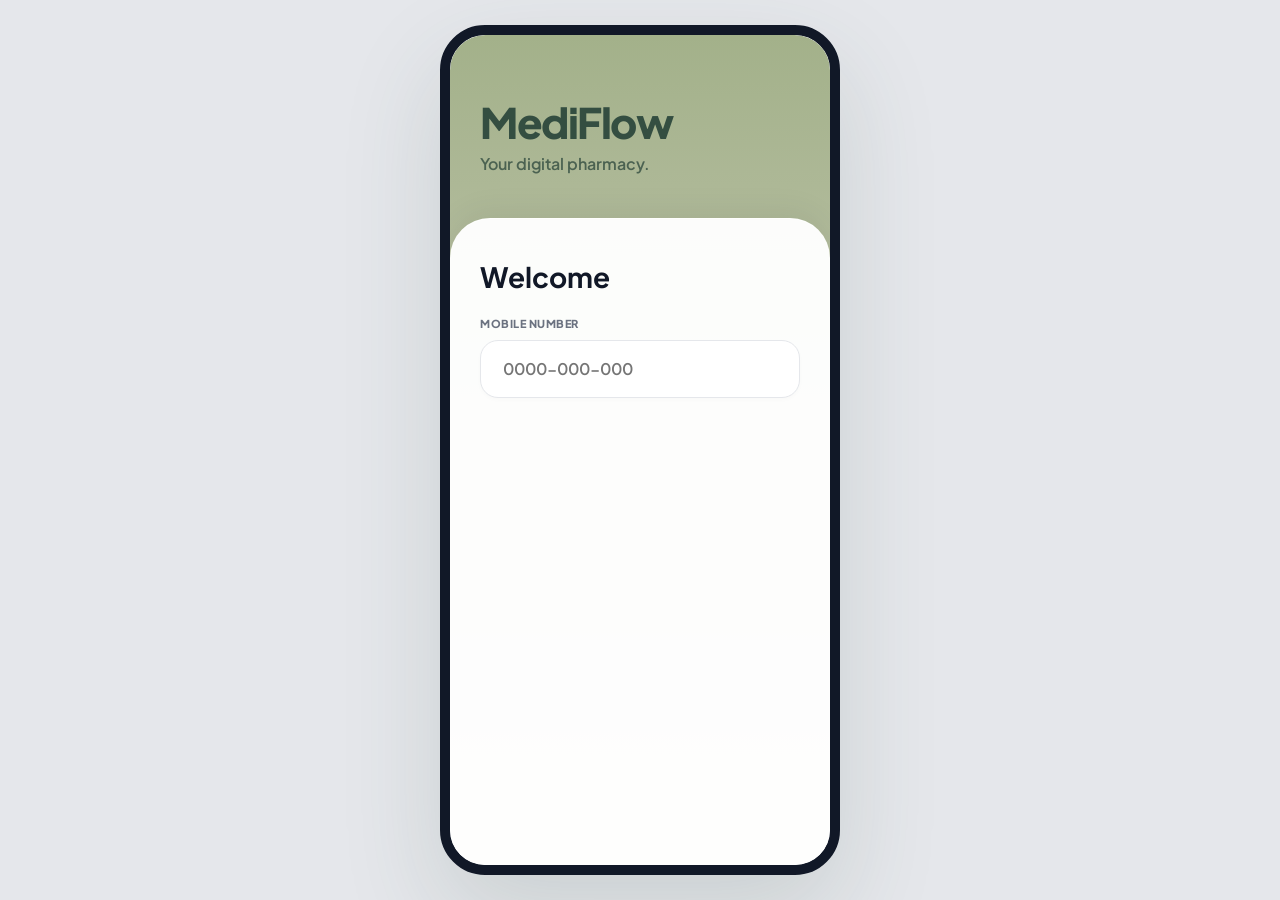
==== index.html @ 6327789b "Changes before error encountered Co-authored-by: drxpharmsam <255789473+drxpharmsam@users.noreply.gi" ====
<!DOCTYPE html>
<html lang="en">
<head>
    <meta charset="UTF-8">
    <meta name="viewport" content="width=device-width, initial-scale=1.0, user-scalable=no, viewport-fit=cover">
    <title>MediFlow — Your Digital Pharmacy</title>
    <meta name="description" content="MediFlow: Order medicines online, consult doctors, set medication reminders, and track deliveries — all in one app.">
    <link rel="manifest" href="manifest.json">
    <link rel="apple-touch-icon" href="icons/icon-192.png">
    <link rel="apple-touch-icon" sizes="152x152" href="icons/icon-152.png">
    <meta name="theme-color" content="#3A5A40">
    <meta name="apple-mobile-web-app-capable" content="yes">
    <meta name="apple-mobile-web-app-title" content="MediFlow">
    <meta name="apple-mobile-web-app-status-bar-style" content="black-translucent">
    <link rel="stylesheet" href="https://cdnjs.cloudflare.com/ajax/libs/font-awesome/6.4.0/css/all.min.css">
    <link href="https://fonts.googleapis.com/css2?family=Plus+Jakarta+Sans:wght@400;500;600;700;800&display=swap" rel="stylesheet">
    <!-- 🗺️ MAPBOX GL JS — replace version tag to upgrade, or swap for a self-hosted bundle -->
    <link href="https://api.mapbox.com/mapbox-gl-js/v3.3.0/mapbox-gl.css" rel="stylesheet">
    <link rel="stylesheet" href="style.css">
    <script src="https://api.mapbox.com/mapbox-gl-js/v3.3.0/mapbox-gl.js"></script>
    <script src="https://cdn.socket.io/4.7.2/socket.io.min.js"></script>
</head>
<body>

<div id="app-frame">
    <div id="pill-loader"><i class="fa-solid fa-pills pill-icon"></i><p style="margin-top: 20px; letter-spacing: 3px; font-size: 13px; font-weight: 800;" id="loader-text">LOADING</p></div>
    <div id="toast">Message here</div>

    <!-- MEDICINE REMINDER ALERT BANNER — slides down from top when a reminder fires -->
    <div id="reminder-alert-banner" class="rem-alert-banner hidden">
        <div style="display:flex; align-items:center; gap:12px; flex:1; min-width:0;">
            <div class="rem-alert-icon-wrap"><i id="rab-icon" class="fa-solid fa-pills"></i></div>
            <div style="flex:1; min-width:0;">
                <div style="font-size:10px; font-weight:800; color:rgba(255,255,255,0.7); text-transform:uppercase; letter-spacing:0.5px; margin-bottom:2px;">💊 Medicine Reminder</div>
                <div id="rab-name" style="font-size:14px; font-weight:800; color:white; white-space:nowrap; overflow:hidden; text-overflow:ellipsis;"></div>
                <div id="rab-dosage" style="font-size:12px; color:rgba(255,255,255,0.8); font-weight:600; margin-top:2px;"></div>
                <div id="rab-notes" style="font-size:11px; color:rgba(255,255,255,0.65); font-weight:500; margin-top:2px;"></div>
            </div>
        </div>
        <div style="display:flex; gap:8px; flex-shrink:0; align-items:center; margin-left:8px;">
            <button onclick="markReminderTaken()" class="rem-alert-take-btn">✓ Taken</button>
            <div onclick="dismissReminderAlert()" class="rem-alert-dismiss"><i class="fa-solid fa-xmark"></i></div>
        </div>
    </div>

    <div id="sticky-checkout" class="sticky-checkout" style="z-index: 300;">
        <div>
            <span style="font-size:12px; font-weight:600; color:#9CA3AF; text-transform:uppercase; letter-spacing:1px;">To Pay</span><br>
            <span id="sticky-total" style="font-size:24px; font-weight:800; color:white;">₹0</span>
        </div>
        <button id="sticky-btn-action" class="pay-btn-sml" onclick="handleStickyCheckout()">View Cart <i class="fa-solid fa-arrow-right" style="margin-left:8px;"></i></button>
    </div>

    <!-- LOGIN SCREEN -->
    <div id="screen-login" class="screen auth-bg">
        <h1 style="color: var(--c5); font-size: 42px; margin: 0; letter-spacing: -1.5px; font-weight: 800;">MediFlow</h1>
        <p style="color: var(--c5); font-weight: 600; opacity: 0.8; margin-top: 5px;">Your digital pharmacy.</p>
        <div class="glass-sheet">
            <h2 style="font-size: 28px; color: #111827; margin-top: 0;">Welcome</h2>
            <div class="input-group">
                <label>Mobile Number</label>
                <input type="tel" id="login-phone" placeholder="0000-000-000" maxlength="12" oninput="autoPhone(this)">
                <div id="phone-err" class="error-hint">Incorrect mobile format</div>
            </div>
        </div>
    </div>

    <!-- OTP SCREEN -->
    <div id="screen-otp" class="screen auth-bg hidden">
        <h1 style="color: var(--c5); font-size: 42px; margin: 0; font-weight: 800;">Verify</h1>
        <div class="glass-sheet">
            <h2 style="font-size: 28px; color: #111827; margin-top: 0;">Enter Code</h2>
            <p id="otp-phone-hint" style="color: var(--gray-text); font-size: 13px; font-weight: 500;">We've sent a 6-digit OTP to your number.</p>
            <div style="display:flex; justify-content:space-between; margin: 30px 0;">
                <input type="tel" class="otp-box" id="otp-1" maxlength="1" oninput="m(this)" style="width:48px; height:60px; border:1.5px solid #E5E7EB; border-radius:16px; text-align:center; font-size:24px; font-weight:800; background:white; color:#111827; outline:none; transition:0.3s; box-shadow: 0 4px 6px rgba(0,0,0,0.02);" inputmode="numeric">
                <input type="tel" class="otp-box" maxlength="1" oninput="m(this)" style="width:48px; height:60px; border:1.5px solid #E5E7EB; border-radius:16px; text-align:center; font-size:24px; font-weight:800; background:white; color:#111827; outline:none; transition:0.3s; box-shadow: 0 4px 6px rgba(0,0,0,0.02);" inputmode="numeric">
                <input type="tel" class="otp-box" maxlength="1" oninput="m(this)" style="width:48px; height:60px; border:1.5px solid #E5E7EB; border-radius:16px; text-align:center; font-size:24px; font-weight:800; background:white; color:#111827; outline:none; transition:0.3s; box-shadow: 0 4px 6px rgba(0,0,0,0.02);" inputmode="numeric">
                <input type="tel" class="otp-box" maxlength="1" oninput="m(this)" style="width:48px; height:60px; border:1.5px solid #E5E7EB; border-radius:16px; text-align:center; font-size:24px; font-weight:800; background:white; color:#111827; outline:none; transition:0.3s; box-shadow: 0 4px 6px rgba(0,0,0,0.02);" inputmode="numeric">
                <input type="tel" class="otp-box" maxlength="1" oninput="m(this)" style="width:48px; height:60px; border:1.5px solid #E5E7EB; border-radius:16px; text-align:center; font-size:24px; font-weight:800; background:white; color:#111827; outline:none; transition:0.3s; box-shadow: 0 4px 6px rgba(0,0,0,0.02);" inputmode="numeric">
                <input type="tel" class="otp-box" maxlength="1" oninput="m(this)" style="width:48px; height:60px; border:1.5px solid #E5E7EB; border-radius:16px; text-align:center; font-size:24px; font-weight:800; background:white; color:#111827; outline:none; transition:0.3s; box-shadow: 0 4px 6px rgba(0,0,0,0.02);" inputmode="numeric">
            </div>
            <div id="otp-err" class="error-hint" style="text-align:center">Incorrect 6-digit code</div>
            <div style="display:flex; justify-content:space-between; align-items:center; margin-top:18px;">
                <button id="resend-otp-btn" onclick="resendOtp()" disabled style="background:none; border:none; color:var(--c1); font-size:13px; font-weight:700; cursor:not-allowed; padding:0; letter-spacing:0.3px; opacity:0.5;">Resend OTP (30s)</button>
                <button onclick="showScreen('screen-login')" style="background:none; border:none; color:var(--gray-text); font-size:13px; font-weight:600; cursor:pointer; padding:0;">Change number</button>
            </div>
        </div>
    </div>

    <!-- PROFILE SETUP SCREEN -->
    <div id="screen-profile" class="screen auth-bg hidden">
        <h1 style="color: var(--c5); font-size: 42px; margin: 0; font-weight: 800;">Identity</h1>
        <div class="glass-sheet" style="top: 15%;">
            <h2 style="font-size: 24px; color: #111827; margin-top: 0; margin-bottom: 25px;">Personal Info</h2>
            <div class="input-group">
                <label>Full Name</label>
                <input type="text" id="user-name" placeholder="John Doe" oninput="clearErr('name-err')">
                <div id="name-err" class="error-hint">Minimum 3 characters required</div>
            </div>
            <div class="input-group">
                <label>Age</label>
                <input type="number" id="user-age" placeholder="25" oninput="clearErr('age-err')">
                <div id="age-err" class="error-hint">Please enter a valid age</div>
            </div>
            <div class="input-group">
                <label>Email <span style="font-weight:500; text-transform:none; font-size:10px; letter-spacing:0;">(optional)</span></label>
                <input type="email" id="user-email" placeholder="you@example.com" oninput="clearErr('email-err')">
                <div id="email-err" class="error-hint">Please enter a valid email address</div>
                <div style="font-size:11px; color:var(--gray-text); font-weight:500; margin-top:6px;">Email (optional, for updates and password recovery)</div>
            </div>
            <label style="font-size:11px; font-weight:800; color:var(--gray-text); display:block; margin-bottom:10px; letter-spacing:0.5px;">GENDER</label>
            <div class="gender-selection">
                <div class="gender-chip" onclick="selG(this, 'Male')">Male</div>
                <div class="gender-chip" onclick="selG(this, 'Female')">Female</div>
            </div>
            <button onclick="saveProfileToLocal()" class="pay-btn" style="margin-top: 25px;">COMPLETE SIGNUP</button>
        </div>
    </div>

    <!-- ZEPTO-STYLE LOCATION ASK SCREEN — shown before dashboard when no address is set -->
    <div id="screen-location" class="screen hidden" style="z-index:200; background:white;">
        <div class="loc-ask-page">
            <div class="loc-ask-top">
                <div class="loc-ask-icon-wrap">
                    <i class="fa-solid fa-map-location-dot"></i>
                </div>
                <h1 class="loc-ask-title">Where should we<br>deliver your order?</h1>
                <p class="loc-ask-subtitle">Select your delivery location to see medicines &amp; health products available near you.</p>
            </div>
            <div class="loc-ask-actions">
                <button class="loc-ask-detect-btn" onclick="locAskDetect()">
                    <i class="fa-solid fa-crosshairs"></i> Use Current Location
                </button>
                <div class="loc-ask-divider"><span>or</span></div>
                <button class="loc-ask-manual-btn" onclick="locAskManual()">
                    <i class="fa-solid fa-magnifying-glass-location"></i> Enter Location Manually
                </button>
                <div id="loc-ask-saved" class="loc-ask-saved hidden">
                    <p class="loc-ask-saved-title">Your Saved Addresses</p>
                    <div id="loc-ask-saved-list"></div>
                </div>
            </div>
        </div>
    </div>

    <!-- MAIN DASHBOARD SCREEN -->
    <div id="screen-dash" class="screen hidden">
        <div class="header-aura" id="main-dash-header">
            <div style="display:flex; justify-content:space-between; align-items:center;">
                <div style="flex:1; min-width:0;">
                    <div id="header-location-row" class="header-location-row" onclick="openAddressManager()">
                        <i class="fa-solid fa-location-dot" style="color:#A3B18A; font-size:13px; margin-right:5px;"></i>
                        <span id="header-loc-text" style="font-size:12px; font-weight:700; color:#DAD7CD; max-width:180px; white-space:nowrap; overflow:hidden; text-overflow:ellipsis;">Set delivery location</span>
                        <i class="fa-solid fa-chevron-down" style="font-size:9px; color:#A3B18A; margin-left:4px;"></i>
                    </div>
                    <p id="greeting-text" style="margin:0; opacity:0.8; font-size:13px; font-weight:600; color:#DAD7CD;">Good morning,</p>
                    <h2 id="dash-user" style="margin:0; font-size:24px; font-weight:800;">User</h2>
                </div>
                <div id="initial-box" onclick="switchTab(null, 'tab-profile')" style="width:44px; height:44px; background:var(--white); border-radius:15px; display:flex; align-items:center; justify-content:center; color:var(--c4); font-size:17px; font-weight:800; box-shadow: 0 10px 20px rgba(0,0,0,0.1); cursor:pointer;">U</div>
            </div>
            <div class="search-container">
                <i class="fa-solid fa-magnifying-glass search-icon"></i>
                <input type="text" id="global-search" class="search-input" placeholder="Search medicines or health products..." onkeyup="handleGlobalSearch(this)">
            </div>
        </div>

        <div id="main-scroll">
            <!-- HOME TAB -->
            <div id="tab-home" class="content-view active-view">
                <div id="home-normal-content">
                    <div style="margin-bottom:20px; margin-top:10px;"><h3 style="margin:0; font-size:18px; color:#111827; font-weight:800;">Quick Services</h3></div>
                    <div class="service-grid">
                        <div class="glass-card wide searchable" onclick="openRxUpload()">
                            <div class="icon-orb orb-1"><i class="fa-solid fa-file-prescription"></i></div>
                            <div style="margin-left:5px;"><h3 style="margin:0; font-size:16px;">Order via Prescription</h3><p style="margin:4px 0 0; font-size:12px; color:var(--gray-text); font-weight:500;">Upload &amp; let AI scan</p></div>
                        </div>
                        <div class="glass-card searchable" onclick="triggerDoctorTab()">
                            <div class="icon-orb orb-2"><i class="fa-solid fa-stethoscope"></i></div>
                            <div><h3 style="margin:0; font-size:15px;">Doctor<br>Consult</h3></div>
                        </div>
                        <div class="glass-card searchable" onclick="switchTab(document.querySelectorAll('.nav-item')[1], 'tab-category')">
                            <div class="icon-orb orb-3"><i class="fa-solid fa-pills"></i></div>
                            <div><h3 style="margin:0; font-size:15px;">Pharmacy<br>Store</h3></div>
                        </div>
                    </div>
                    <div style="margin-top: 35px; margin-bottom: 15px; display: flex; justify-content: space-between; align-items: flex-end;">
                        <h3 style="margin:0; font-size:18px; color:#111827; font-weight:800;">Popular Medicines</h3>
                    </div>
                    <div class="category-slider" id="popular-meds-slider"></div>

                    <!-- SUGGESTED FOR YOU SECTION -->
                    <div style="margin-top:35px; margin-bottom:14px; display:flex; justify-content:space-between; align-items:center;">
                        <h3 style="margin:0; font-size:18px; color:#111827; font-weight:800;">Suggested for You</h3>
                    </div>
                    <div class="category-slider" id="suggested-products-slider" style="margin-bottom:6px;"></div>

                    <!-- DAILY NEEDS SECTION -->
                    <div style="margin-top:35px; margin-bottom:14px; display:flex; justify-content:space-between; align-items:center;">
                        <h3 style="margin:0; font-size:18px; color:#111827; font-weight:800;">Daily Needs</h3>
                        <span style="font-size:12px; color:var(--c4); font-weight:700;">By Category</span>
                    </div>
                    <!-- Scrollable therapeutic category tab pills -->
                    <div class="daily-needs-tabs category-slider" id="daily-needs-tabs"></div>
                    <!-- Medicine cards for selected category -->
                    <div class="category-slider" id="daily-needs-meds" style="margin-top:14px;"></div>
                </div>
                <div id="home-search-content" style="display:none;">
                    <div style="margin-bottom:20px; display:flex; justify-content:space-between; align-items:center; margin-top:10px;">
                        <h3 style="margin:0; font-size:18px; color:#111827; font-weight:800;">Search Results</h3>
                    </div>
                    <div id="search-results-grid" class="service-grid"></div>
                </div>
            </div>

            <!-- CATEGORY TAB -->
            <div id="tab-category" class="content-view">
                <div style="margin-bottom:20px; margin-top:10px;"><h3 style="margin:0; font-size:18px; color:#111827; font-weight:800;">Shop by Category</h3></div>
                <div id="all-cats-grid" class="service-grid"></div>
            </div>

            <!-- DOCTOR TAB -->
            <div id="tab-doctor" class="content-view">
                <div style="margin-bottom:20px; margin-top:10px;"><h3 style="margin:0; font-size:18px; color:#111827; font-weight:800;">Find Specialist</h3></div>
                <div class="service-grid" style="margin-bottom:30px;">
                    <div class="glass-card" style="align-items:center; text-align:center; min-height:140px;" onclick="checkAvailability()"><div class="icon-orb orb-1" style="margin:0 0 10px;"><i class="fa-solid fa-stethoscope"></i></div><h3 style="font-size:14px;">General</h3></div>
                    <div class="glass-card" style="align-items:center; text-align:center; min-height:140px;" onclick="checkAvailability()"><div class="icon-orb orb-2" style="margin:0 0 10px; background:#FFE5E5; color:#E63946;"><i class="fa-solid fa-heart-pulse"></i></div><h3 style="font-size:14px;">Cardio</h3></div>
                    <div class="glass-card" style="align-items:center; text-align:center; min-height:140px;" onclick="checkAvailability()"><div class="icon-orb orb-3" style="margin:0 0 10px; background:#E0F0FF; color:#457B9D;"><i class="fa-solid fa-tooth"></i></div><h3 style="font-size:14px;">Dentist</h3></div>
                    <div class="glass-card" style="align-items:center; text-align:center; min-height:140px;" onclick="checkAvailability()"><div class="icon-orb" style="margin:0 0 10px; background:#F0E5FF; color:#9B5DE5;"><i class="fa-solid fa-brain"></i></div><h3 style="font-size:14px;">Neuro</h3></div>
                </div>
                <div style="margin-bottom:15px;"><h3 style="margin:0; font-size:16px; font-weight:800;">Available Now</h3></div>
                <div class="glass-card wide">
                    <div class="icon-orb orb-3"><i class="fa-solid fa-user-md"></i></div>
                    <div style="margin-left:5px; flex:1;"><h3 style="margin:0; font-size:16px;">Dr. Strange</h3><p style="margin:4px 0 0; font-size:12px; color:var(--gray-text); font-weight:600;">Surgeon • ⭐ 4.9</p></div>
                    <div onclick="openConsultation()" style="background:var(--c1); color:var(--c4); border:1px solid var(--c2); padding:10px 20px; border-radius:14px; font-size:13px; font-weight:800; cursor:pointer; transition:0.2s;">Book</div>
                </div>
            </div>

            <!-- CART / DELIVERY TAB -->
            <div id="tab-delivery" class="content-view">
                <div style="margin-bottom:25px; margin-top:10px;">
                    <div id="address-header" class="address-bar" onclick="openAddressManager()">
                        <div class="icon-orb orb-1" style="width:45px; height:45px; margin:0 15px 0 0;"><i class="fa-solid fa-location-dot"></i></div>
                        <div style="flex:1;">
                            <h4 id="curr-addr-tag" style="margin:0; font-size:14px; text-transform:uppercase; color:#111827; font-weight:800;">Add Delivery Address</h4>
                            <p id="curr-addr-text" style="margin:4px 0 0; font-size:13px; color:var(--gray-text); font-weight:500; white-space:nowrap; overflow:hidden; text-overflow:ellipsis; max-width:200px;">Tap to select location</p>
                        </div>
                        <i class="fa-solid fa-chevron-right" style="color:#9CA3AF;"></i>
                    </div>
                    <h3 style="margin:0; font-size:18px; color:#111827; font-weight:800;">My Cart</h3>
                </div>
                <div id="cart-container">
                    <div class="glass-card wide">
                        <div class="icon-orb orb-3"><i class="fa-solid fa-cart-shopping"></i></div>
                        <div style="margin-left:5px;"><h3>Your Cart is Empty</h3><p style="margin-top:4px; font-size:12px; color:var(--gray-text);">Add medicines to your order</p></div>
                    </div>
                </div>
            </div>

            <!-- PROFILE TAB -->
            <div id="tab-profile" class="content-view profile-tab-view">

                <!-- ── Profile Header (clickable → opens profile settings sub-page) ── -->
                <div class="profile-hero" onclick="switchTab(null, 'tab-profile-settings')" style="cursor:pointer;">
                    <div class="profile-avatar-wrap">
                        <div class="profile-avatar" id="profile-avatar-initials">U</div>
                    </div>
                    <div class="profile-hero-info" style="flex:1;">
                        <h2 id="db-name-disp" class="profile-hero-name">User</h2>
                        <p id="db-info-disp" class="profile-hero-sub">Details</p>
                    </div>
                    <i class="fa-solid fa-chevron-right" style="color:#9CA3AF; font-size:14px;"></i>
                </div>

                <!-- ── Three Quick Action Cards ── -->
                <div class="profile-quick-actions">
                    <div class="profile-quick-btn" onclick="openOrderHistory()" role="button" tabindex="0" aria-label="Your Orders">
                        <div class="profile-quick-icon" style="background:#E8F0FE; color:#1A73E8;"><i class="fa-solid fa-bag-shopping"></i></div>
                        <span aria-hidden="true">Your<br>Orders</span>
                    </div>
                    <div class="profile-quick-btn" onclick="showToast('Our support team will reach you at your registered number.')" role="button" tabindex="0" aria-label="Help and Support">
                        <div class="profile-quick-icon" style="background:#E6F4EA; color:#188038;"><i class="fa-solid fa-comment-dots"></i></div>
                        <span aria-hidden="true">Help &amp;<br>Support</span>
                    </div>
                    <div class="profile-quick-btn" onclick="openWishlist()" role="button" tabindex="0" aria-label="Your Wishlist">
                        <div class="profile-quick-icon" style="background:#FCE8E6; color:#C5221F;"><i class="fa-regular fa-heart"></i></div>
                        <span aria-hidden="true">Your<br>Wishlist</span>
                    </div>
                </div>

                <!-- ── MediFlow Cash ── -->
                <div class="profile-cash-card">
                    <div class="profile-cash-top">
                        <div style="display:flex; align-items:center; gap:10px;">
                            <div style="background:var(--c4); color:white; width:38px; height:38px; border-radius:12px; display:flex; align-items:center; justify-content:center; font-size:17px; flex-shrink:0;">
                                <i class="fa-solid fa-wallet"></i>
                            </div>
                            <span style="font-weight:800; font-size:15px; color:#111827;">MediFlow Cash</span>
                        </div>
                        <i class="fa-solid fa-chevron-right" style="color:#9CA3AF; font-size:14px;"></i>
                    </div>
                    <div class="profile-cash-bottom">
                        <span class="profile-cash-balance-label">Available Balance <strong style="color:#111827;">₹0</strong></span>
                        <button class="profile-add-balance-btn" onclick="showToast('Add Balance feature coming soon!')">Add Balance</button>
                    </div>
                </div>

                <!-- ── YOUR INFORMATION ── -->
                <p class="profile-section-label">Your Information</p>
                <div class="profile-menu-card">
                    <div class="profile-menu-item" onclick="openRefunds()">
                        <div class="icon-orb" style="background:#FEF3C7; color:#D97706; margin-bottom:0; margin-right:14px;"><i class="fa-solid fa-rotate-left"></i></div>
                        <div style="flex:1;"><h3 style="margin:0; font-size:15px; font-weight:600;">Your Refunds</h3></div>
                        <i class="fa-solid fa-chevron-right" style="color:#D1D5DB; font-size:13px;"></i>
                    </div>
                    <div class="profile-menu-divider"></div>
                    <div class="profile-menu-item" onclick="openAddressManager()">
                        <div class="icon-orb" style="background:#F0FDF4; color:#16A34A; margin-bottom:0; margin-right:14px;"><i class="fa-solid fa-location-dot"></i></div>
                        <div style="flex:1;">
                            <h3 style="margin:0; font-size:15px; font-weight:600;">Saved Addresses</h3>
                            <p id="saved-addresses-count" style="margin:3px 0 0; font-size:12px; color:var(--gray-text); font-weight:500;">No addresses saved</p>
                        </div>
                        <i class="fa-solid fa-chevron-right" style="color:#D1D5DB; font-size:13px;"></i>
                    </div>
                    <div class="profile-menu-divider"></div>
                    <div class="profile-menu-item" onclick="openRemindersScreen()">
                        <div class="icon-orb" style="background:#F0FDF4; color:#16A34A; margin-bottom:0; margin-right:14px;"><i class="fa-solid fa-bell"></i></div>
                        <div style="flex:1;"><h3 style="margin:0; font-size:15px; font-weight:600;">Reminders</h3><p style="margin:3px 0 0; font-size:12px; color:var(--gray-text); font-weight:500;">Manage medicine schedule &amp; alerts</p></div>
                        <i class="fa-solid fa-chevron-right" style="color:#D1D5DB; font-size:13px;"></i>
                    </div>
                    <div class="profile-menu-divider"></div>
                    <div class="profile-menu-item" onclick="openPayments()">
                        <div class="icon-orb" style="background:#EFF6FF; color:#2563EB; margin-bottom:0; margin-right:14px;"><i class="fa-solid fa-credit-card"></i></div>
                        <div style="flex:1;"><h3 style="margin:0; font-size:15px; font-weight:600;">Payment Management</h3><p style="margin:3px 0 0; font-size:12px; color:var(--gray-text); font-weight:500;">Saved cards, UPI &amp; bank accounts</p></div>
                        <i class="fa-solid fa-chevron-right" style="color:#D1D5DB; font-size:13px;"></i>
                    </div>
                </div>

                <!-- ── OTHER INFORMATION ── -->
                <p class="profile-section-label">Other Information</p>
                <div class="profile-menu-card">
                    <div class="profile-menu-item" onclick="showToast('Suggest Products feature coming soon!')">
                        <div class="icon-orb" style="background:#FFF7ED; color:#EA580C; margin-bottom:0; margin-right:14px;"><i class="fa-regular fa-star"></i></div>
                        <div style="flex:1;"><h3 style="margin:0; font-size:15px; font-weight:600;">Suggest Products</h3></div>
                        <i class="fa-solid fa-chevron-right" style="color:#D1D5DB; font-size:13px;"></i>
                    </div>
                    <div class="profile-menu-divider"></div>
                    <div class="profile-menu-item" onclick="showToast('Terms of Service and Privacy Policy — mediflow.app/legal')">
                        <div class="icon-orb" style="background:#F3F4F6; color:#6B7280; margin-bottom:0; margin-right:14px;"><i class="fa-solid fa-circle-info"></i></div>
                        <div style="flex:1;"><h3 style="margin:0; font-size:15px; font-weight:600;">General Info</h3><p style="margin:3px 0 0; font-size:12px; color:var(--gray-text); font-weight:500;">Terms, Privacy Policy &amp; app information</p></div>
                        <i class="fa-solid fa-chevron-right" style="color:#D1D5DB; font-size:13px;"></i>
                    </div>
                </div>

                <!-- ── Log Out ── -->
                <div class="profile-menu-card profile-logout-card">
                    <div class="profile-menu-item" onclick="dbLogout()" style="justify-content:center;">
                        <h3 style="margin:0; font-size:16px; font-weight:700; color:#111827;">Log Out</h3>
                    </div>
                </div>

                <!-- ── App Version ── -->
                <p style="text-align:center; font-size:12px; color:#9CA3AF; font-weight:500; margin:16px 0 32px; line-height:1.7;">MediFlow v1.0.0<br>Your Digital Pharmacy</p>

            </div>

            <!-- PROFILE SETTINGS SUB-PAGE — email, notifications, delete account -->
            <div id="tab-profile-settings" class="content-view">
                <div style="margin-bottom:20px; margin-top:10px; display:flex; align-items:center; gap:15px;">
                    <div onclick="switchTab(null, 'tab-profile')" style="width:40px; height:40px; background:white; border-radius:12px; display:flex; justify-content:center; align-items:center; box-shadow:0 4px 10px rgba(0,0,0,0.05); cursor:pointer;"><i class="fa-solid fa-arrow-left"></i></div>
                    <h3 style="margin:0; font-size:18px; color:#111827; font-weight:800;">Profile Settings</h3>
                </div>

                <!-- Profile Name & Phone -->
                <div class="profile-menu-card" style="margin-bottom:20px;">
                    <div style="display:flex; align-items:center; gap:14px; padding:4px 0;">
                        <div class="icon-orb" style="background:#F5F3FF; color:#7C3AED; margin-bottom:0; margin-right:0; flex-shrink:0;"><i class="fa-solid fa-user"></i></div>
                        <div style="flex:1;">
                            <h3 id="ps-name-disp" style="margin:0; font-size:16px; font-weight:700; color:#111827;">User</h3>
                            <p id="ps-phone-disp" style="margin:3px 0 0; font-size:13px; color:var(--gray-text); font-weight:500;">Phone</p>
                        </div>
                    </div>
                </div>

                <!-- Update Email -->
                <p class="profile-section-label">Email Address</p>
                <div class="profile-menu-card" style="margin-bottom:20px;">
                    <div class="profile-menu-item" style="align-items:flex-start; flex-direction:column; cursor:default;">
                        <div style="display:flex; align-items:center; gap:12px; width:100%; margin-bottom:12px;">
                            <div class="icon-orb" style="background:#F5F3FF; color:#7C3AED; margin-bottom:0; margin-right:0; flex-shrink:0;"><i class="fa-solid fa-envelope"></i></div>
                            <div style="flex:1;">
                                <h3 style="margin:0; font-size:15px; font-weight:600;">Update Email</h3>
                                <p style="margin:3px 0 0; font-size:12px; color:var(--gray-text); font-weight:500;">For updates &amp; password recovery</p>
                            </div>
                        </div>
                        <div class="input-group" style="margin-bottom:6px; width:100%;">
                            <input type="email" id="profile-email" placeholder="you@example.com" style="height:48px;" oninput="document.getElementById('profile-email-err').style.display='none'">
                            <div id="profile-email-err" class="error-hint">Please enter a valid email address</div>
                        </div>
                        <button onclick="saveProfileEmail()" class="pay-btn-sml" style="width:100%;">Save Email</button>
                    </div>
                </div>

                <!-- Delete Account -->
                <p class="profile-section-label" style="color:#EF4444;">Danger Zone</p>
                <div class="profile-menu-card" style="border:1.5px solid #FEE2E2;">
                    <div class="profile-menu-item" onclick="deleteAccount()" onkeydown="if(event.key==='Enter'||event.key===' ')deleteAccount()" role="button" tabindex="0" aria-label="Delete account permanently">
                        <div class="icon-orb" style="background:#FEE2E2; color:#DC2626; margin-bottom:0; margin-right:14px;"><i class="fa-solid fa-trash-can"></i></div>
                        <div style="flex:1;"><h3 style="color:#DC2626; margin:0; font-size:15px; font-weight:700;">Delete Account</h3><p style="margin:3px 0 0; font-size:12px; color:#EF4444; font-weight:500;">Permanently remove your data</p></div>
                        <i class="fa-solid fa-chevron-right" style="color:#FECACA; font-size:13px;"></i>
                    </div>
                </div>
            </div>

            <!-- ORDER HISTORY TAB -->
            <div id="tab-orders" class="content-view">
                <div style="margin-bottom:20px; margin-top:10px; display:flex; align-items:center; gap:15px;">
                    <div onclick="switchTab(null, 'tab-profile')" style="width:40px; height:40px; background:white; border-radius:12px; display:flex; justify-content:center; align-items:center; box-shadow:0 4px 10px rgba(0,0,0,0.05); cursor:pointer;"><i class="fa-solid fa-arrow-left"></i></div>
                    <h3 style="margin:0; font-size:18px; color:#111827; font-weight:800;">Order History</h3>
                </div>
                <div id="order-history-container">
                    <p style="text-align:center; color:var(--gray-text); font-weight:600; margin-top: 40px;">Loading orders...</p>
                </div>
            </div>

            <!-- WISHLIST TAB -->
            <div id="tab-wishlist" class="content-view">
                <div style="margin-bottom:20px; margin-top:10px; display:flex; align-items:center; gap:15px;">
                    <div onclick="switchTab(null, 'tab-profile')" style="width:40px; height:40px; background:white; border-radius:12px; display:flex; justify-content:center; align-items:center; box-shadow:0 4px 10px rgba(0,0,0,0.05); cursor:pointer;"><i class="fa-solid fa-arrow-left"></i></div>
                    <h3 style="margin:0; font-size:18px; color:#111827; font-weight:800;">My Wishlist</h3>
                </div>
                <div id="wishlist-container"></div>
            </div>

            <!-- REFUNDS TAB -->
            <div id="tab-refunds" class="content-view">
                <div style="margin-bottom:20px; margin-top:10px; display:flex; align-items:center; gap:15px;">
                    <div onclick="switchTab(null, 'tab-profile')" style="width:40px; height:40px; background:white; border-radius:12px; display:flex; justify-content:center; align-items:center; box-shadow:0 4px 10px rgba(0,0,0,0.05); cursor:pointer;"><i class="fa-solid fa-arrow-left"></i></div>
                    <h3 style="margin:0; font-size:18px; color:#111827; font-weight:800;">My Refunds</h3>
                </div>
                <p style="margin:0 0 16px; font-size:13px; color:var(--gray-text); font-weight:500;">To request a refund, tap the <b>Refund</b> button on any eligible order in <b>My Orders</b>.</p>
                <div id="refunds-container"></div>
            </div>

            <!-- PAYMENTS TAB -->
            <div id="tab-payments" class="content-view">
                <div style="margin-bottom:20px; margin-top:10px; display:flex; align-items:center; gap:15px;">
                    <div onclick="switchTab(null, 'tab-profile')" style="width:40px; height:40px; background:white; border-radius:12px; display:flex; justify-content:center; align-items:center; box-shadow:0 4px 10px rgba(0,0,0,0.05); cursor:pointer;"><i class="fa-solid fa-arrow-left"></i></div>
                    <h3 style="margin:0; font-size:18px; color:#111827; font-weight:800;">Payment Methods</h3>
                </div>
                <div id="payments-container"></div>
            </div>
        </div>

        <!-- BOTTOM NAV -->
        <div class="nav-dock">
            <i class="fa-solid fa-house nav-item active" onclick="switchTab(this, 'tab-home')"></i>
            <i class="fa-solid fa-layer-group nav-item" onclick="switchTab(this, 'tab-category')"></i>
            <i id="nav-btn-doc" class="fa-solid fa-user-doctor nav-item" onclick="switchTab(this, 'tab-doctor')"></i>
            <i id="nav-btn-cart" class="fa-solid fa-cart-shopping nav-item" onclick="switchTab(this, 'tab-delivery')"></i>
        </div>
    </div>

    <!-- ADDRESS / MAP SCREEN — Mapbox-powered full-screen location & address flow -->
    <!-- 🎨 BRAND EDIT: Map style → MAPBOX_STYLE in app.js. Sheet colours → style.css (.addr-bottom-sheet). -->
    <div id="screen-address" class="screen hidden" style="z-index: 250; background:#000;">

        <!-- ── Full-screen Mapbox map ── Fills the entire screen behind the bottom sheet ── -->
        <div id="addr-map-wrap">
            <div id="map"></div>

            <!-- Animated drop-pin centred on map — always shows the drop point -->
            <!-- 🎨 BRAND EDIT: Change icon via fa-* class; change colour via --error CSS var -->
            <div class="addr-pin-wrap" id="addr-pin-wrap">
                <i class="fa-solid fa-location-dot map-pin-center"></i>
                <div class="addr-pin-shadow"></div>
            </div>

            <!-- Round GPS locate button — top-right floating overlay -->
            <!-- 🎨 BRAND EDIT: Change .gps-btn colour/size in style.css -->
            <div class="gps-btn" id="gps-locate-btn" onclick="detectLocation()" title="Use my location">
                <i class="fa-solid fa-location-crosshairs"></i>
            </div>

            <!-- Floating back button — top-left; hidden when a saved address is required -->
            <div class="addr-back-btn" id="address-back-btn" onclick="closeAddressManager()">
                <i class="fa-solid fa-arrow-left"></i>
            </div>

            <!-- Screen-title pill floating over the map -->
            <div class="addr-map-title">Set Delivery Location</div>
        </div>

        <!-- ══════════════════════════════════════════════════════════════
             BOTTOM SHEET — STEP 1 : Pick location
             User pans the map; sheet shows detected area + saved addresses.
             Sheet starts "peeked" (185 px visible); drag or tap handle to expand.
             "Confirm Location" slides to Step 2.
             ══════════════════════════════════════════════════════════════ -->
        <div id="addr-sheet-pick" class="addr-bottom-sheet addr-sheet-peeked">
            <!-- Drag handle — tap to expand / drag to resize -->
            <!-- 🎨 UX EDIT: Remove onclick to disable tap-to-expand -->
            <div class="addr-sheet-handle" onclick="expandPickSheet()"></div>

            <!-- "Use my current location" row — triggers GPS, fills area automatically -->
            <!-- 🎨 BRAND EDIT: Icon bg → .addr-curr-icon-wrap; label colour → .addr-curr-label -->
            <div class="addr-use-current" onclick="detectLocation()">
                <div class="addr-curr-icon-wrap">
                    <i class="fa-solid fa-location-crosshairs"></i>
                </div>
                <div style="flex:1; min-width:0;">
                    <div class="addr-curr-label">Use my current location</div>
                    <!-- Filled by reverseGeocode() after GPS fix or map pan -->
                    <div class="addr-curr-sub" id="addr-detected-text">Tap to detect GPS position</div>
                </div>
                <i class="fa-solid fa-chevron-right" style="color:var(--c4); font-size:14px; flex-shrink:0;"></i>
            </div>

            <!-- Saved addresses — rendered as horizontal icon chips by renderAddressList() -->
            <div id="address-list"></div>

            <!-- Confirm CTA — advances to Step 2 to enter house # and save -->
            <button class="pay-btn addr-confirm-btn" onclick="openAddressDetails()">
                <i class="fa-solid fa-location-arrow" style="margin-right:8px;"></i> Confirm Location
            </button>
        </div>

        <!-- ══════════════════════════════════════════════════════════════
             BOTTOM SHEET — STEP 2 : Add address details
             Hidden initially; shown by openAddressDetails().
             Only asks for house/apt # and an optional landmark.
             ══════════════════════════════════════════════════════════════ -->
        <div id="addr-sheet-details" class="addr-bottom-sheet addr-sheet-hidden">
            <div class="addr-sheet-handle"></div>

            <!-- Back to Step 1 -->
            <div style="display:flex; align-items:center; gap:14px; margin-bottom:18px;">
                <div class="addr-details-back-btn" onclick="backToLocationPick()">
                    <i class="fa-solid fa-arrow-left"></i>
                </div>
                <h3 style="margin:0; font-size:17px; font-weight:800; color:#111827;">Add Address Details</h3>
            </div>

            <!-- Auto-detected area strip — shows locality from reverse geocoding; tap CHANGE to re-pick -->
            <div class="addr-area-strip">
                <i class="fa-solid fa-location-dot" style="color:var(--error); font-size:16px; flex-shrink:0;"></i>
                <span id="addr-area-strip-text" style="font-size:13px; font-weight:600; color:#374151; flex:1; min-width:0; overflow:hidden; text-overflow:ellipsis; white-space:nowrap;">Detecting area…</span>
                <span onclick="backToLocationPick()" style="font-size:12px; font-weight:800; color:var(--c4); cursor:pointer; flex-shrink:0; margin-left:8px;">CHANGE</span>
            </div>

            <!-- House / Flat No. — the only field the user *must* fill in -->
            <div class="input-group" style="margin-top:18px;">
                <label>House / Flat No.</label>
                <input type="text" id="addr-line1" placeholder="e.g. Flat 4B, Building 12">
            </div>

            <!-- Hidden area field — keeps reverseGeocode() working; value used when saving -->
            <!-- 🎨 BRAND EDIT: Remove 'type="hidden"' to let users manually type the area -->
            <input type="hidden" id="addr-line2">

            <!-- Landmark — optional, improves delivery accuracy -->
            <!-- 🎨 BRAND EDIT: Change placeholder copy here -->
            <div class="input-group">
                <label>Landmark <span style="font-weight:500; text-transform:none; font-size:10px; letter-spacing:0;">(optional)</span></label>
                <input type="text" id="addr-landmark" placeholder="Near school, hospital, park…">
            </div>

            <!-- Address-type selector with icons -->
            <!-- 🎨 BRAND EDIT: Swap FA icons or text labels for the three address types here -->
            <label class="section-label" style="margin-top:0;">SAVE AS</label>
            <div style="display:flex; gap:10px; margin-bottom:22px;">
                <div class="select-chip addr-type-chip active" onclick="selAddrTag(this)" data-tag="Home" style="flex:1;">
                    <i class="fa-solid fa-house addr-type-icon"></i><span>Home</span>
                </div>
                <div class="select-chip addr-type-chip" onclick="selAddrTag(this)" data-tag="Work" style="flex:1;">
                    <i class="fa-solid fa-briefcase addr-type-icon"></i><span>Work</span>
                </div>
                <div class="select-chip addr-type-chip" onclick="selAddrTag(this)" data-tag="Other" style="flex:1;">
                    <i class="fa-solid fa-location-dot addr-type-icon"></i><span>Other</span>
                </div>
            </div>

            <button class="pay-btn" onclick="saveNewAddress()" style="margin-top:0; height:56px;">
                <i class="fa-solid fa-floppy-disk" style="margin-right:8px;"></i> SAVE ADDRESS
            </button>
        </div>
    </div>

    <!-- CATEGORY ITEMS SCREEN -->
    <div id="screen-cat-items" class="screen hidden">
        <div class="header-aura" style="height:140px; padding-top:30px;">
            <div style="display:flex; align-items:center; gap:15px;">
                <div onclick="history.back()" style="background:rgba(255,255,255,0.2); width:40px; height:40px; border-radius:15px; display:flex; align-items:center; justify-content:center; cursor:pointer; backdrop-filter:blur(10px);"><i class="fa-solid fa-arrow-left" style="font-size:18px; color:white;"></i></div>
                <h2 id="cat-title" style="margin:0; color:white; font-size:22px; font-weight:800;">Category</h2>
            </div>
        </div>
        <div style="margin-top:150px; padding:20px; flex:1; overflow-y:auto; padding-bottom:120px;">
            <div id="cat-items-grid" class="service-grid"></div>
        </div>
    </div>

    <!-- CONSULTATION BOOKING SCREEN -->
    <div id="screen-consult" class="screen hidden">
        <div class="header-aura" style="height:140px; padding-top:30px;">
            <div style="display:flex; align-items:center; gap:15px;">
                <div onclick="history.back()" style="background:rgba(255,255,255,0.2); width:40px; height:40px; border-radius:15px; display:flex; align-items:center; justify-content:center; cursor:pointer; backdrop-filter:blur(10px);"><i class="fa-solid fa-arrow-left" style="font-size:18px; color:white;"></i></div>
                <h2 style="margin:0; color:white; font-size:22px; font-weight:800;">Book Slot</h2>
            </div>
        </div>
        <div style="margin-top:150px; padding:20px; flex:1; overflow-y:auto; padding-bottom:120px;">
            <label class="section-label" style="margin-top:0;">Select Time</label>
            <div class="service-grid" style="margin-bottom:30px;">
                <div class="select-chip active" onclick="selUI(this)">10:30 AM</div>
                <div class="select-chip" onclick="selUI(this)">12:00 PM</div>
                <div class="select-chip" onclick="selUI(this)">04:15 PM</div>
                <div class="select-chip" onclick="selUI(this)">08:30 PM</div>
            </div>
            <label class="section-label">Consultation Mode</label>
            <div style="display:flex; gap:15px; margin-bottom:40px;">
                <div class="mode-card active" onclick="selMode(this)"><i class="fa-solid fa-video" style="color:var(--c4);"></i><p style="margin:0;">Video Call</p></div>
                <div class="mode-card" onclick="selMode(this)"><i class="fa-solid fa-message" style="color:var(--c4);"></i><p style="margin:0;">Live Chat</p></div>
            </div>
            <div class="glass-card wide" style="background:#F8FEFD; border-color:var(--c2); margin-bottom:30px;">
                <div style="flex:1;">
                    <h3 style="margin:0; font-size:14px; color:var(--gray-text);">Consultation Fee</h3>
                    <p style="margin:5px 0 0; font-size:24px; font-weight:800; color:#111827;">₹59.00</p>
                </div>
            </div>
            <button class="pay-btn" onclick="openPayment(59, false, 'consult')">PROCEED TO PAY</button>
        </div>
    </div>

    <!-- RX UPLOAD SCREEN -->
    <div id="screen-rx-upload" class="screen hidden">
        <div class="header-aura" style="height:140px; padding-top:30px;">
            <div style="display:flex; align-items:center; gap:15px;">
                <div onclick="history.back()" style="background:rgba(255,255,255,0.2); width:40px; height:40px; border-radius:15px; display:flex; align-items:center; justify-content:center; cursor:pointer; backdrop-filter:blur(10px);"><i class="fa-solid fa-arrow-left" style="font-size:18px; color:white;"></i></div>
                <h2 style="margin:0; color:white; font-size:22px; font-weight:800;">Upload Rx</h2>
            </div>
        </div>
        <div style="margin-top:150px; padding:20px; flex:1; overflow-y:auto; padding-bottom:120px;">
            <div class="glass-card" style="margin-bottom: 30px; background: #FFF9E6; border: 1.5px solid #FDE68A; display: flex; flex-direction: row; align-items: center; border-radius:24px;">
                <div class="icon-orb" style="background:#FEF3C7; color:#D97706; width:45px; height:45px; margin:0 15px 0 0;"><i class="fa-solid fa-shield-halved" style="font-size:20px;"></i></div>
                <p style="margin:0; font-size:13px; color:#92400E; font-weight:600; line-height:1.4;">Please upload a clear picture of your valid prescription. Our AI will verify it instantly.</p>
            </div>
            <input type="file" id="rx-file-input" accept="image/*" style="display:none;" onchange="handleRxFile(event)">
            <div id="rx-upload-zone" class="upload-zone" onclick="document.getElementById('rx-file-input').click()">
                <div class="upload-icon"><i class="fa-solid fa-camera"></i></div>
                <h3 style="margin:0; color:var(--c5); font-size: 18px; font-weight:800;">Tap to Upload Image</h3>
                <p style="margin:8px 0 0; font-size:13px; font-weight:600; color:var(--gray-text);">Supported formats: JPG, PNG</p>
            </div>
            <div id="rx-preview-container">
                <img id="rx-preview-img" src="" alt="Prescription Preview">
                <div class="remove-rx-btn" onclick="clearRxUpload()"><i class="fa-solid fa-xmark"></i></div>
            </div>
            <button id="rx-submit-btn" class="pay-btn" onclick="submitRx()" style="display:none; margin-top:40px; background: linear-gradient(135deg, var(--success), #00A67C); box-shadow: 0 15px 30px rgba(0, 208, 156, 0.3);">
                <i class="fa-solid fa-wand-magic-sparkles" style="margin-right: 10px;"></i> VERIFY WITH AI
            </button>
        </div>
    </div>

    <!-- LOCATION PERMISSION OVERLAY
     Shown before the browser's native geolocation prompt so users understand why access is needed.
     🎨 BRAND EDIT: Update icon, heading, or description text here. -->
    <div id="loc-perm-overlay" class="hidden" style="position:absolute; inset:0; background:rgba(17,24,39,0.85); backdrop-filter:blur(10px); z-index:2100; display:flex; align-items:flex-end; justify-content:center; padding:20px; transition:all 0.35s;">
        <div style="background:white; padding:35px 28px 30px; border-radius:35px; width:100%; max-width:380px; text-align:center; box-shadow:0 25px 50px rgba(0,0,0,0.3); animation:slideUp 0.35s cubic-bezier(0.16,1,0.3,1) forwards;">
            <!-- Pulsing location icon -->
            <div style="width:80px; height:80px; background:linear-gradient(135deg,var(--c1),#C1F0ED); border-radius:25px; display:flex; align-items:center; justify-content:center; margin:0 auto 20px; box-shadow:0 10px 25px rgba(54,184,183,0.2);">
                <i class="fa-solid fa-location-crosshairs" style="font-size:36px; color:var(--c4);"></i>
            </div>
            <h2 style="margin:0 0 8px; font-size:22px; font-weight:800; color:#111827;">Enable Location</h2>
            <p style="color:var(--gray-text); font-size:14px; margin-bottom:28px; font-weight:500; line-height:1.6;">MediFlow needs your location to show nearby delivery options and auto-detect your address on the map.</p>
            <button class="pay-btn" onclick="requestLocationPermission()" style="margin:0 0 14px; height:58px; background:linear-gradient(135deg,var(--c3),var(--c4));">
                <i class="fa-solid fa-crosshairs" style="margin-right:8px;"></i> Allow Location Access
            </button>
            <p onclick="closeLocPermOverlay()" style="margin:0; font-size:14px; font-weight:700; color:var(--gray-text); cursor:pointer;">Not Now</p>
        </div>
    </div>

    <!-- MEDICINE REMINDER SETUP OVERLAY -->
    <div id="rem-overlay" class="hidden" style="position:absolute; inset:0; background:rgba(17,24,39,0.85); backdrop-filter:blur(10px); z-index:2100; display:flex; align-items:flex-end; justify-content:center; transition:opacity 0.35s; opacity:0;">
        <div style="background:white; border-radius:35px 35px 0 0; width:100%; padding:0 0 20px; box-shadow:0 -25px 50px rgba(0,0,0,0.22); max-height:92%; display:flex; flex-direction:column;">
            <!-- Handle + close -->
            <div style="display:flex; justify-content:center; position:relative; padding:14px 25px 0;">
                <div style="width:40px; height:4px; background:#E5E7EB; border-radius:2px;"></div>
                <div onclick="closeReminderOverlay()" style="position:absolute; right:20px; top:10px; width:32px; height:32px; background:#F3F4F6; border-radius:10px; display:flex; align-items:center; justify-content:center; cursor:pointer; font-size:15px; color:#6B7280; transition:0.2s;"><i class="fa-solid fa-xmark"></i></div>
            </div>
            <!-- Medicine header -->
            <div style="display:flex; align-items:center; gap:14px; padding:16px 25px 0;">
                <div class="icon-orb orb-1" style="width:55px; height:55px; font-size:22px; flex-shrink:0; margin:0;"><i id="rem-overlay-icon" class="fa-solid fa-pills"></i></div>
                <div style="flex:1; min-width:0;">
                    <div style="font-size:10px; font-weight:800; color:var(--gray-text); text-transform:uppercase; letter-spacing:0.5px; margin-bottom:3px;">Set Reminder for</div>
                    <div id="rem-overlay-med-name" style="font-weight:800; font-size:17px; color:#111827; white-space:nowrap; overflow:hidden; text-overflow:ellipsis;"></div>
                    <div id="rem-overlay-salt" style="font-size:12px; color:var(--c4); font-weight:600; margin-top:2px;"></div>
                </div>
            </div>
            <!-- Scrollable form body -->
            <div style="overflow-y:auto; padding:20px 25px 0; flex:1;">
                <!-- Dosage -->
                <label class="section-label" style="margin-top:0;">Dosage per intake</label>
                <div id="rem-dosage-grid" style="display:flex; gap:8px; flex-wrap:wrap; margin-bottom:20px;">
                    <div class="select-chip rem-dose-chip active" onclick="selRemDosage(this)" data-val="1 tablet" style="flex:none; padding:12px 18px; font-size:13px;">1 tablet</div>
                    <div class="select-chip rem-dose-chip" onclick="selRemDosage(this)" data-val="2 tablets" style="flex:none; padding:12px 18px; font-size:13px;">2 tablets</div>
                    <div class="select-chip rem-dose-chip" onclick="selRemDosage(this)" data-val="½ tablet" style="flex:none; padding:12px 18px; font-size:13px;">½ tablet</div>
                    <div class="select-chip rem-dose-chip" onclick="selRemDosage(this)" data-val="1 capsule" style="flex:none; padding:12px 18px; font-size:13px;">1 capsule</div>
                    <div class="select-chip rem-dose-chip" onclick="selRemDosage(this)" data-val="5 ml syrup" style="flex:none; padding:12px 18px; font-size:13px;">5 ml syrup</div>
                    <div class="select-chip rem-dose-chip" onclick="selRemDosage(this)" data-val="10 ml syrup" style="flex:none; padding:12px 18px; font-size:13px;">10 ml syrup</div>
                </div>
                <!-- Reminder times -->
                <label class="section-label">Reminder times <span style="color:var(--error); font-size:10px; text-transform:none; font-weight:500;">* select at least one</span></label>
                <div style="display:grid; grid-template-columns:1fr 1fr; gap:10px; margin-bottom:20px;">
                    <div class="rem-time-chip" onclick="selRemTimeChip(this)" data-time="08:00">
                        <i class="fa-solid fa-sun" style="color:#F59E0B; font-size:18px; margin-bottom:6px; display:block;"></i>
                        <span style="font-weight:800; font-size:13px; display:block;">Morning</span>
                        <span style="font-size:11px; color:var(--gray-text); font-weight:500;">8:00 AM</span>
                    </div>
                    <div class="rem-time-chip" onclick="selRemTimeChip(this)" data-time="14:00">
                        <i class="fa-solid fa-cloud-sun" style="color:#F97316; font-size:18px; margin-bottom:6px; display:block;"></i>
                        <span style="font-weight:800; font-size:13px; display:block;">Afternoon</span>
                        <span style="font-size:11px; color:var(--gray-text); font-weight:500;">2:00 PM</span>
                    </div>
                    <div class="rem-time-chip" onclick="selRemTimeChip(this)" data-time="19:00">
                        <i class="fa-solid fa-cloud-sun-rain" style="color:#8B5CF6; font-size:18px; margin-bottom:6px; display:block;"></i>
                        <span style="font-weight:800; font-size:13px; display:block;">Evening</span>
                        <span style="font-size:11px; color:var(--gray-text); font-weight:500;">7:00 PM</span>
                    </div>
                    <div class="rem-time-chip" onclick="selRemTimeChip(this)" data-time="22:00">
                        <i class="fa-solid fa-moon" style="color:#588157; font-size:18px; margin-bottom:6px; display:block;"></i>
                        <span style="font-weight:800; font-size:13px; display:block;">Night</span>
                        <span style="font-size:11px; color:var(--gray-text); font-weight:500;">10:00 PM</span>
                    </div>
                </div>
                <!-- Duration -->
                <label class="section-label">Duration</label>
                <div id="rem-dur-grid" style="display:flex; gap:8px; flex-wrap:wrap; margin-bottom:20px;">
                    <div class="select-chip rem-dur-chip" onclick="selRemDuration(this)" data-val="3" style="flex:none; padding:12px 18px; font-size:13px;">3 days</div>
                    <div class="select-chip rem-dur-chip active" onclick="selRemDuration(this)" data-val="7" style="flex:none; padding:12px 18px; font-size:13px;">7 days</div>
                    <div class="select-chip rem-dur-chip" onclick="selRemDuration(this)" data-val="14" style="flex:none; padding:12px 18px; font-size:13px;">14 days</div>
                    <div class="select-chip rem-dur-chip" onclick="selRemDuration(this)" data-val="30" style="flex:none; padding:12px 18px; font-size:13px;">30 days</div>
                    <div class="select-chip rem-dur-chip" onclick="selRemDuration(this)" data-val="0" style="flex:none; padding:12px 18px; font-size:13px;">Ongoing</div>
                </div>
                <!-- Notes -->
                <label class="section-label">Notes <span style="color:var(--gray-text); font-size:10px; text-transform:none; font-weight:500;">(optional)</span></label>
                <div class="input-group" style="margin-bottom:20px;">
                    <input type="text" id="rem-notes" placeholder="e.g. Take after meals with water" style="height:50px;">
                </div>
                <!-- Save -->
                <button id="rem-save-btn" class="pay-btn" onclick="saveReminder()" style="height:60px; margin-top:0;">
                    <i class="fa-solid fa-bell" style="margin-right:10px;"></i> SET REMINDER
                </button>
                <p onclick="closeReminderOverlay()" style="text-align:center; margin:16px 0 0; font-size:14px; font-weight:700; color:var(--gray-text); cursor:pointer;">Cancel</p>
            </div>
        </div>
    </div>

    <!-- PRESCRIPTION REQUIRED OVERLAY -->
    <div id="rx-prompt-overlay" class="hidden" style="position: absolute; inset: 0; background: rgba(17, 24, 39, 0.9); backdrop-filter: blur(10px); z-index: 2000; display: flex; align-items: center; justify-content: center; padding: 20px; transition: all 0.3s;">
        <div style="background:white; padding:40px 30px; border-radius:35px; width:100%; max-width:360px; text-align:center; box-shadow:0 25px 50px rgba(0,0,0,0.25);">
            <div class="icon-orb" style="background:var(--error-bg); color:var(--error); width:80px; height:80px; font-size:35px; margin:0 auto 20px; border-radius:25px;"><i class="fa-solid fa-file-prescription"></i></div>
            <h2 style="margin:0 0 5px; font-size:22px; font-weight:800; color:#111827;">Prescription Required</h2>
            <p style="color:var(--gray-text); font-size:14px; margin-bottom:25px; font-weight:500; line-height: 1.5;">Your cart contains Schedule H medicines. A valid prescription is required to proceed.</p>
            <button class="pay-btn" onclick="promptUploadRx()" style="margin:0 0 15px; height:58px; background:linear-gradient(135deg, var(--c3), var(--c4));">Upload Prescription</button>
            <p onclick="closeRxPrompt()" style="margin:20px 0 0; font-size:14px; font-weight:700; color:var(--gray-text); cursor:pointer; text-decoration:underline;">Cancel</p>
        </div>
    </div>

    <!-- PAYMENT METHOD OVERLAY -->
    <div id="payment-method-overlay" class="hidden" style="position: absolute; inset: 0; background: rgba(17, 24, 39, 0.9); backdrop-filter: blur(10px); z-index: 2000; display: flex; align-items: center; justify-content: center; padding: 20px; transition: all 0.3s;">
        <div style="background:white; padding:40px 30px; border-radius:35px; width:100%; max-width:360px; text-align:center; box-shadow:0 25px 50px rgba(0,0,0,0.25);">
            <div class="icon-orb" style="background:var(--c1); color:var(--c4); width:80px; height:80px; font-size:35px; margin:0 auto 20px; border-radius:25px;"><i class="fa-solid fa-wallet"></i></div>
            <h2 style="margin:0 0 5px; font-size:24px; font-weight:800; color:#111827;">Payment Method</h2>
            <p style="color:var(--gray-text); font-size:14px; margin-bottom:25px; font-weight:500;">How would you like to pay?</p>
            <button class="pay-btn" onclick="selectPaymentMethod('Online')" style="margin:0 0 15px; height:58px; background:linear-gradient(135deg, var(--c5), var(--c4));">Pay Online (UPI / Cards)</button>
            <button id="cod-btn" class="pay-btn" onclick="selectPaymentMethod('COD')" style="margin:0; height:58px; background:white; color:#111827; border:2px solid #E5E7EB; box-shadow:none;">Cash on Delivery</button>
            <p onclick="closePaymentMethod()" style="margin:20px 0 0; font-size:14px; font-weight:700; color:var(--gray-text); cursor:pointer; text-decoration:underline;">Cancel</p>
        </div>
    </div>

    <!-- UPI PAYMENT OVERLAY -->
    <div id="payment-overlay" class="hidden" style="position: absolute; inset: 0; background: rgba(17, 24, 39, 0.9); backdrop-filter: blur(10px); z-index: 2000; display: flex; align-items: center; justify-content: center; padding: 20px; transition: all 0.3s;">
        <div style="background:white; padding:40px 30px; border-radius:35px; width:100%; max-width:360px; text-align:center; box-shadow:0 25px 50px rgba(0,0,0,0.25);">
            <h3 style="margin:0 0 5px; color:var(--gray-text); font-size:14px; text-transform:uppercase; letter-spacing:1px; font-weight:800;">Scan &amp; Pay</h3>
            <h2 id="pay-amt" style="margin:0 0 15px; font-size:36px; font-weight:800; color:#111827;">₹0.00</h2>
            <div id="rx-warning" style="display:none; background:var(--error-bg); color:var(--error); padding:10px; border-radius:12px; font-size:12px; font-weight:700; margin-bottom:15px;"><i class="fa-solid fa-triangle-exclamation"></i> Prescription Required</div>
            <div style="background:#F9FAFB; border:2px dashed #E5E7EB; border-radius:20px; padding:15px; margin:0 auto 20px; display:inline-block;">
                <img id="upi-qr" src="" alt="UPI QR Code" style="width:160px; height:160px; border-radius:10px; display: block;">
            </div>
            <a id="upi-link" href="#" style="display:block; text-decoration:none; width:100%; background:#111827; color:white; padding:16px; border-radius:16px; font-weight:800; font-size:15px; margin-bottom:15px; transition:0.2s;">
                Pay via App (GPay/PhonePe)
            </a>
            <button class="pay-btn" onclick="verifyPayment('Online')" style="margin:0; height:58px; background:linear-gradient(135deg, var(--success), #00A67C); box-shadow: 0 10px 25px rgba(0, 208, 156, 0.3);"><i class="fa-solid fa-arrows-rotate" style="margin-right:8px;"></i> CHECK PAYMENT STATUS</button>
            <p onclick="closePayment()" style="margin:20px 0 0; font-size:14px; font-weight:700; color:var(--gray-text); cursor:pointer; text-decoration:underline;">Cancel</p>
        </div>
    </div>

    <!-- ══════════════════════════════════════════════════════════════════════
         ORDER LIVE TRACKER SCREEN
         Zepto/Blinkit-inspired live tracker with:
           • 5-step status timeline (Placed → Accepted → Ready → En Route → Delivered)
           • Mapbox map showing pharmacy 🏥, delivery rider 🛵, and user 📍
           • Real-time rider location via Socket.IO (+ polling fallback)
           • Contact actions: call rider, call pharmacy, support
           • Full glassmorphism/Blueberry Cotton Candy theme
         JS entry point: openOrderTracker(orderId, orderData) in app.js
         ══════════════════════════════════════════════════════════════════════ -->

    <!-- MEDICINE DETAIL SCREEN -->
    <div id="screen-med-detail" class="screen hidden">
        <!-- Image Slider -->
        <div class="med-slider-wrap">
            <div onclick="history.back()" class="med-back-btn"><i class="fa-solid fa-arrow-left"></i></div>
            <span id="med-rx-badge-top" class="med-rx-badge-top hidden">Rx</span>
            <div id="med-slider" class="med-slider"></div>
            <div id="med-dots" class="med-dots"></div>
            <div class="med-slider-arrow med-slider-prev" onclick="medSlide(-1)"><i class="fa-solid fa-chevron-left"></i></div>
            <div class="med-slider-arrow med-slider-next" onclick="medSlide(1)"><i class="fa-solid fa-chevron-right"></i></div>
        </div>

        <!-- Scrollable Detail Content -->
        <div class="med-detail-scroll">
            <!-- Name & Price -->
            <div style="display:flex; justify-content:space-between; align-items:flex-start; margin-bottom:8px;">
                <h2 id="med-detail-name" style="margin:0; font-size:21px; font-weight:800; color:#111827; flex:1; padding-right:12px; line-height:1.3;"></h2>
                <div id="med-detail-price" style="font-size:22px; font-weight:800; color:var(--c4); white-space:nowrap;"></div>
            </div>
            <!-- Tags row -->
            <div id="med-detail-tags" style="display:flex; flex-wrap:wrap; gap:8px; margin-bottom:18px;"></div>

            <!-- Info Grid -->
            <div class="med-info-grid">
                <div class="med-info-cell">
                    <span class="med-info-label"><i class="fa-solid fa-building-columns"></i> Company</span>
                    <span class="med-info-value" id="med-detail-company"></span>
                </div>
                <div class="med-info-cell">
                    <span class="med-info-label"><i class="fa-solid fa-tag"></i> Category</span>
                    <span class="med-info-value" id="med-detail-category"></span>
                </div>
                <div class="med-info-cell">
                    <span class="med-info-label"><i class="fa-solid fa-flask"></i> Salt / Composition</span>
                    <span class="med-info-value" id="med-detail-salt"></span>
                </div>
                <div class="med-info-cell">
                    <span class="med-info-label"><i class="fa-solid fa-weight-hanging"></i> Strength</span>
                    <span class="med-info-value" id="med-detail-strength"></span>
                </div>
                <div class="med-info-cell" style="grid-column:span 2;">
                    <span class="med-info-label"><i class="fa-solid fa-capsules"></i> Dosage Form</span>
                    <span class="med-info-value" id="med-detail-type"></span>
                </div>
            </div>

            <!-- Description -->
            <div class="med-section">
                <h3 class="med-section-title"><i class="fa-solid fa-circle-info" style="color:var(--c4);"></i> About this Medicine</h3>
                <p id="med-detail-desc" class="med-section-body"></p>
            </div>

            <!-- Side Effects -->
            <div class="med-section">
                <h3 class="med-section-title"><i class="fa-solid fa-triangle-exclamation" style="color:#D97706;"></i> Side Effects</h3>
                <div id="med-detail-side-effects" class="med-side-effects"></div>
            </div>

            <!-- Same Salt Alternatives -->
            <div class="med-section" id="med-alternatives-section" style="display:none;">
                <h3 class="med-section-title"><i class="fa-solid fa-repeat" style="color:var(--c4);"></i> Same Salt Alternatives</h3>
                <p style="font-size:12px; color:var(--gray-text); font-weight:500; margin:0 0 14px;">Choose the best option for your needs and budget.</p>
                <div id="med-detail-alternatives"></div>
            </div>

            <!-- Action buttons -->
            <div style="display:flex; gap:12px; margin-top:6px; margin-bottom:30px;">
                <button class="pay-btn" onclick="addMedDetailToCart()" style="flex:1; margin:0; height:58px;">
                    <i class="fa-solid fa-cart-plus" style="margin-right:8px;"></i> ADD TO CART
                </button>
                <button id="med-detail-wish-btn" class="rem-outline-btn" onclick="toggleWishlistDetail()" title="Add to Wishlist" aria-label="Add to Wishlist">
                    <i class="fa-regular fa-heart"></i>
                </button>
                <button class="rem-outline-btn" onclick="openReminderOverlayForCurrent()" title="Set Reminder">
                    <i class="fa-solid fa-bell"></i>
                </button>
            </div>
        </div>
    </div>

    <!-- REMINDERS SCREEN -->
    <div id="screen-reminders" class="screen hidden">
        <div class="header-aura" style="height:140px; padding-top:30px;">
            <div style="display:flex; align-items:center; gap:15px;">
                <div onclick="history.back()" style="background:rgba(255,255,255,0.2); width:40px; height:40px; border-radius:15px; display:flex; align-items:center; justify-content:center; cursor:pointer; backdrop-filter:blur(10px);"><i class="fa-solid fa-arrow-left" style="font-size:18px; color:white;"></i></div>
                <div>
                    <h2 style="margin:0; color:white; font-size:22px; font-weight:800;">My Reminders</h2>
                    <p style="margin:3px 0 0; color:rgba(255,255,255,0.75); font-size:12px; font-weight:500;">Track your daily medicine schedule</p>
                </div>
            </div>
        </div>
        <div style="margin-top:150px; padding:20px; flex:1; overflow-y:auto; padding-bottom:40px;">
            <div id="reminders-list"></div>
        </div>
    </div>

    <div id="screen-order-tracker" class="screen hidden">

        <!-- ── Gradient header ── -->
        <!-- 🎨 BRAND EDIT: gradient → var(--c5)/var(--c4) in .ot-header (style.css) -->
        <div class="ot-header">
            <div class="ot-back-btn" onclick="closeOrderTracker()" title="Back to Home">
                <i class="fa-solid fa-arrow-left"></i>
            </div>
            <div class="ot-header-center">
                <span class="ot-header-label">Live Tracker</span>
                <!-- Filled by openOrderTracker() -->
                <span id="ot-order-id" class="ot-header-order-id">Order #---</span>
            </div>
            <!-- ETA badge — updated by updateTrackerStatusChip() -->
            <div id="ot-eta-badge" class="ot-eta-badge">
                <i class="fa-solid fa-clock"></i>
                <span id="ot-eta-text">~35 min</span>
            </div>
        </div>

        <!-- ── Mapbox map ── -->
        <!-- Fills the space between header and bottom sheet via flex:1 -->
        <div id="tracker-map-container" class="ot-map-container">
            <div id="tracker-map" style="width:100%; height:100%;"></div>

            <!-- Floating status chip centred above the map -->
            <!-- 🎨 BRAND EDIT: chip styling → .ot-status-chip in style.css -->
            <div id="ot-status-chip" class="ot-status-chip">
                <span id="ot-status-icon">📦</span>
                <span id="ot-status-label">Order Placed</span>
            </div>
        </div>

        <!-- ── Scrollable bottom sheet ── -->
        <div class="ot-bottom-sheet" id="ot-bottom-sheet">
            <!-- Drag-handle visual indicator -->
            <div class="ot-sheet-handle"></div>

            <!-- Delivered success banner — shown when status reaches Delivered -->
            <div class="ot-delivered-banner" id="ot-delivered-banner">
                <div style="font-size:36px; margin-bottom:8px;">🎉</div>
                <h3 style="margin:0 0 4px; font-size:17px; font-weight:800; color:#065F46;">Order Delivered!</h3>
                <p style="margin:0; font-size:13px; color:#047857; font-weight:500;">Thank you for choosing MediFlow.</p>
            </div>

            <!-- Order-confirmed celebration banner — shown immediately after placing a new order -->
            <!-- Auto-hides after 4 s; controlled by openOrderTracker(freshOrder=true) in app.js -->
            <!-- 🎨 BRAND EDIT: gradient colours → .ot-confirm-banner in style.css -->
            <div class="ot-confirm-banner" id="ot-confirm-banner">
                <div style="font-size:32px; margin-bottom:8px;">🎉</div>
                <h3 style="margin:0 0 4px; font-size:17px; font-weight:800; color:#fff;">Order Confirmed!</h3>
                <p style="margin:0; font-size:13px; color:rgba(255,255,255,0.85); font-weight:500;">Your medicines are being prepared.</p>
            </div>

            <!-- Step timeline — rendered by renderTrackerTimeline() -->
            <!-- 🎨 BRAND EDIT: step icon/text → TRACKER_STATUS_MAP in app.js -->
            <div class="ot-timeline" id="ot-timeline">
                <!-- Steps injected by JS -->
            </div>

            <div class="ot-divider"></div>

            <!-- Rider info card — visible from "Out for Delivery" step onwards -->
            <!-- 🎨 BRAND EDIT: avatar background → .ot-rider-avatar in style.css -->
            <div class="ot-rider-card" id="ot-rider-card" style="display:none;">
                <div class="ot-rider-avatar">
                    <i class="fa-solid fa-person-biking"></i>
                </div>
                <div class="ot-rider-info">
                    <!-- Rider name filled by openOrderTracker() from order data -->
                    <span class="ot-rider-name" id="ot-rider-name">Rahul K.</span>
                    <span class="ot-rider-sub">Delivery Partner &bull; ⭐ 4.8</span>
                </div>
                <div class="ot-rider-actions">
                    <!-- Call rider -->
                    <div class="ot-action-btn ot-call-btn" onclick="callDeliveryRider()" title="Call Rider">
                        <i class="fa-solid fa-phone"></i>
                    </div>
                    <!-- Message rider -->
                    <div class="ot-action-btn ot-msg-btn" onclick="messageDeliveryRider()" title="Message Rider">
                        <i class="fa-solid fa-comment-dots"></i>
                    </div>
                </div>
            </div>

            <!-- Pharmacy contact row -->
            <div class="ot-pharmacy-row" id="ot-pharmacy-row">
                <div class="ot-pharmacy-icon">
                    <i class="fa-solid fa-kit-medical"></i>
                </div>
                <div style="flex:1; min-width:0;">
                    <span class="ot-pharmacy-name">MediFlow Partner Pharmacy</span>
                    <span class="ot-pharmacy-sub" id="ot-pharmacy-sub">Preparing your order</span>
                </div>
                <!-- Call pharmacy -->
                <div class="ot-action-btn ot-call-btn" onclick="callPharmacy()" title="Call Pharmacy">
                    <i class="fa-solid fa-phone"></i>
                </div>
            </div>

            <!-- Support CTA -->
            <!-- 🎨 BRAND EDIT: support button colour → .ot-support-btn in style.css -->
            <button class="ot-support-btn" onclick="openOrderSupport()">
                <i class="fa-solid fa-headset" style="margin-right:8px;"></i> Need Help?
            </button>
        </div>
    </div>
</div>

<script src="app.js"></script>
<!-- PWA Service Worker Registration -->
<script>
  if ('serviceWorker' in navigator) {
    window.addEventListener('load', () => {
      navigator.serviceWorker.register('./sw.js')
        .then(reg => {
          console.log('[MediFlow] SW registered:', reg.scope);
          // Auto-reload when new version is available
          reg.addEventListener('updatefound', () => {
            const newWorker = reg.installing;
            newWorker.addEventListener('statechange', () => {
              if (newWorker.state === 'installed' && navigator.serviceWorker.controller) {
                console.log('[MediFlow] New version available, reloading...');
                window.location.reload();
              }
            });
          });
        })
        .catch(err => console.error('[MediFlow] SW registration failed:', err));
    });
  }
</script>
</body>
</html>
---- style.css ----
:root {
    --c1: #DAD7CD; 
    --c2: #A3B18A; 
    --c3: #588157; 
    --c4: #3A5A40; 
    --c5: #344E41; 
    --error: #FF5E5E; 
    --error-bg: #FFF0F0;
    --success: #00D09C; 
    --success-bg: #E6FDF7;
    --white: #FFFFFF;
    --gray-text: #6B7280;
    --bg-color: #F3F4F6;
}

* { box-sizing: border-box; -webkit-tap-highlight-color: transparent; font-family: 'Plus Jakarta Sans', sans-serif; }

.category-slider { display: flex; gap: 14px; overflow-x: auto; padding-bottom: 15px; margin: 0 -20px; padding: 5px 20px 15px; -webkit-overflow-scrolling: touch; overscroll-behavior-x: contain; will-change: scroll-position; }
.category-slider::-webkit-scrollbar { display: none; }

.slider-card { min-width: 105px; background: white; border: 1.5px solid #F3F4F6; border-radius: 22px; padding: 18px 10px; text-align: center; box-shadow: 0 4px 12px rgba(0,0,0,0.04); flex-shrink: 0; cursor: pointer; transition: transform 0.2s cubic-bezier(0.16,1,0.3,1), border-color 0.2s, box-shadow 0.2s; will-change: transform; }
.slider-card:active { transform: scale(0.95); border-color: var(--c3); box-shadow: 0 2px 6px rgba(88, 129, 87, 0.12); }
.slider-card .icon-orb { width: 48px; height: 48px; margin: 0 auto 12px; font-size: 20px; }
.slider-card h4 { margin: 0; font-size: 13px; color: #111827; font-weight: 700; }

/* ── Profile tab: section labels and wishlist heart button ── */
.profile-section-label { font-size: 15px; font-weight: 800; color: #111827; text-transform: none; letter-spacing: 0; margin: 20px 0 10px; display: block; }
.wish-btn { background: none; border: none; padding: 4px; cursor: pointer; line-height: 1; transition: transform 0.2s; }
.wish-btn:active { transform: scale(0.85); }

/* ── Profile tab: hero header (white background, clean) ── */
.profile-tab-view { padding-top: 0 !important; padding-bottom: 0 !important; }
.profile-hero { margin: 0 -20px 0; padding: 22px 22px 20px; background: white; display: flex; align-items: center; gap: 16px; border-bottom: 1px solid #F3F4F6; }
.profile-avatar-wrap { flex-shrink: 0; }
.profile-avatar { width: 64px; height: 64px; border-radius: 50%; background: var(--c3); border: none; display: flex; align-items: center; justify-content: center; font-size: 26px; font-weight: 800; color: white; letter-spacing: 0; }
.profile-hero-info { flex: 1; min-width: 0; }
.profile-hero-name { margin: 0; font-size: 20px; font-weight: 800; color: #111827; white-space: nowrap; overflow: hidden; text-overflow: ellipsis; }
.profile-hero-sub { margin: 5px 0 0; font-size: 13px; color: var(--gray-text); font-weight: 500; }

/* ── Profile quick action cards (3 box cards) ── */
.profile-quick-actions { display: flex; gap: 12px; padding: 18px 0 4px; }
.profile-quick-btn { display: flex; flex-direction: column; align-items: center; justify-content: center; gap: 10px; cursor: pointer; flex: 1; background: white; border-radius: 18px; padding: 18px 8px 16px; border: 1.5px solid #F3F4F6; box-shadow: 0 2px 8px rgba(0,0,0,0.04); transition: transform 0.2s cubic-bezier(0.16,1,0.3,1); will-change: transform; }
.profile-quick-btn:active { transform: scale(0.92); }
.profile-quick-icon { width: 48px; height: 48px; border-radius: 16px; display: flex; align-items: center; justify-content: center; font-size: 19px; }
.profile-quick-btn span { font-size: 11px; font-weight: 700; color: #374151; text-align: center; line-height: 1.4; }

/* ── Profile cash / gift card ── */
.profile-cash-card { background: linear-gradient(135deg, #DAD7CD 0%, #BFC4AC 100%); border: 1.5px solid #A3B18A; border-radius: 20px; padding: 16px 18px 14px; margin-top: 18px; }
.profile-cash-top { display: flex; align-items: center; justify-content: space-between; margin-bottom: 14px; }
.profile-cash-bottom { display: flex; align-items: center; justify-content: space-between; }
.profile-cash-balance-label { font-size: 13px; color: var(--gray-text); font-weight: 500; }
.profile-add-balance-btn { background: white; color: #111827; border: 1.5px solid #D1D5DB; border-radius: 12px; padding: 8px 16px; font-size: 13px; font-weight: 700; cursor: pointer; transition: background 0.15s; }
.profile-add-balance-btn:active { background: #F9FAFB; }

/* ── Profile menu card (grouped list) ── */
.profile-menu-card { background: white; border-radius: 20px; overflow: hidden; box-shadow: 0 4px 16px rgba(0,0,0,0.04); border: 1px solid #F3F4F6; }
.profile-menu-item { display: flex; align-items: center; padding: 16px 18px; cursor: pointer; transition: background 0.15s; }
.profile-menu-item:active { background: #F9FAFB; }
.profile-menu-divider { height: 1px; background: #F3F4F6; margin: 0 18px; }

/* ── Profile logout card ── */
.profile-logout-card { margin-top: 20px; }

/* ── Home section "See All" link ── */
.section-see-all { font-size: 12px; color: var(--c4); font-weight: 700; cursor: pointer; }
.section-see-all:active { opacity: 0.7; }

/* ── Category tab: section labels, featured banners, mini cards ── */
.cat-section-label { font-size: 12px; font-weight: 800; color: #374151; text-transform: uppercase; letter-spacing: 0.8px; grid-column: span 2; display: flex; align-items: center; margin: 16px 0 4px; }
.cat-banner-card { grid-column: span 2; min-height: 86px; display: flex; flex-direction: row; align-items: center; justify-content: space-between; padding: 18px 20px; border-radius: 24px; cursor: pointer; transition: transform 0.25s cubic-bezier(0.16, 1, 0.3, 1); border: none; margin-bottom: 2px; }
.cat-banner-card:active { transform: scale(0.97); }
.cat-mini-card { min-height: 120px !important; text-align: center; align-items: center; justify-content: center; }

::-webkit-scrollbar { width: 0px; height: 0px; background: transparent; }

body, html { margin: 0; padding: 0; height: 100%; width: 100%; background-color: #E5E7EB; overflow: hidden; display: flex; justify-content: center; align-items: center; }
#app-frame { width: 100%; height: 100%; background: #F9FAFB; position: relative; overflow: hidden; display: flex; flex-direction: column; }
@media (min-width: 768px) { #app-frame { width: 400px; height: 850px; border-radius: 45px; box-shadow: 0 40px 100px rgba(52, 78, 65, 0.15); border: 10px solid #111827; } }

#pill-loader { position: absolute; inset: 0; background: linear-gradient(135deg, var(--c5), var(--c4)); z-index: 9999; display: flex; justify-content: center; align-items: center; flex-direction: column; color: white; transition: opacity 0.4s ease; }
.pill-icon { font-size: 55px; color: var(--c1); filter: drop-shadow(0 10px 20px rgba(0,0,0,0.2)); animation: bouncePill 1.2s cubic-bezier(0.68, -0.55, 0.265, 1.55) infinite; }
@keyframes bouncePill { 0%, 100% { transform: translateY(0) rotate(0deg); } 50% { transform: translateY(-30px) rotate(180deg); } }

.screen { position: absolute; inset: 0; transition: opacity 0.35s cubic-bezier(0.16, 1, 0.3, 1), transform 0.35s cubic-bezier(0.16, 1, 0.3, 1); display: flex; flex-direction: column; z-index: 10; background: #F9FAFB; will-change: transform, opacity; }
.hidden { opacity: 0; pointer-events: none; transform: scale(0.98) translateY(20px); }
.content-view { padding: 0 20px; display: none; animation: slideUp 0.35s cubic-bezier(0.16, 1, 0.3, 1) forwards; opacity: 0; contain: layout style; }
.content-view.active-view { display: block; }
@keyframes slideUp { from { opacity: 0; transform: translateY(12px); } to { opacity: 1; transform: translateY(0); } }

.auth-bg { background: linear-gradient(180deg, var(--c2) 0%, var(--c1) 100%); padding: 60px 30px; z-index: 200; }
.glass-sheet { position: absolute; bottom: 0; left: 0; right: 0; top: 22%; background: rgba(255, 255, 255, 0.96); border-top-left-radius: 40px; border-top-right-radius: 40px; padding: 40px 30px; box-shadow: 0 -8px 30px rgba(0,0,0,0.06); border-top: 1px solid rgba(255,255,255,0.8); overflow-y: auto; -webkit-overflow-scrolling: touch; }

.input-group { margin-bottom: 22px; }
.input-group label { display: block; font-size: 11px; font-weight: 800; color: var(--gray-text); margin-bottom: 10px; text-transform: uppercase; letter-spacing: 0.5px; }
.input-group input { width: 100%; height: 58px; background: white; border: 1.5px solid #E5E7EB; border-radius: 18px; padding: 0 22px; font-size: 16px; font-weight: 600; outline: none; transition: border-color 0.25s ease, box-shadow 0.25s ease, transform 0.25s ease; color: #1F2937; box-shadow: 0 2px 4px rgba(0,0,0,0.02); }
.input-group input:focus { border-color: var(--c3); box-shadow: 0 0 0 4px rgba(88, 129, 87, 0.15); transform: translateY(-2px); }
.error-hint { color: var(--error); font-size: 11px; font-weight: 700; margin-top: 6px; display: none; }
.otp-box:focus { border-color: var(--c3) !important; box-shadow: 0 0 0 4px rgba(88, 129, 87, 0.15); }

.gender-selection { display: flex; gap: 12px; margin-bottom: 15px; }
.gender-chip { flex: 1; padding: 16px; border-radius: 18px; background: white; border: 1.5px solid #E5E7EB; text-align: center; font-size: 14px; font-weight: 700; color: var(--gray-text); cursor: pointer; transition: transform 0.2s cubic-bezier(0.4, 0, 0.2, 1), border-color 0.2s, box-shadow 0.2s, background 0.2s, color 0.2s; box-shadow: 0 2px 4px rgba(0,0,0,0.02); }
.gender-chip.selected { background: linear-gradient(135deg, var(--c1), #fff); border-color: var(--c3); color: var(--c5); transform: translateY(-3px); box-shadow: 0 6px 14px rgba(88, 129, 87, 0.15); }

.header-aura { position: absolute; top: 0; left: 0; right: 0; height: 196px; background: linear-gradient(135deg, var(--c5) 0%, var(--c4) 100%); border-bottom-left-radius: 36px; border-bottom-right-radius: 36px; padding: 44px 22px 0; color: white; z-index: 50; box-shadow: 0 8px 20px rgba(52, 78, 65, 0.18); transition: height 0.35s cubic-bezier(0.16, 1, 0.3, 1), border-radius 0.35s cubic-bezier(0.16, 1, 0.3, 1); overflow: hidden; will-change: height; }
.header-aura.compact { height: 108px; border-bottom-left-radius: 28px; border-bottom-right-radius: 28px; }
.header-aura.compact #header-location-row { display: none; }
.search-container { margin-top: 22px; position: relative; z-index: 100; transition: opacity 0.35s cubic-bezier(0.16, 1, 0.3, 1), transform 0.35s cubic-bezier(0.16, 1, 0.3, 1); }
.header-aura.compact .search-container { opacity: 0; transform: translateY(-20px); pointer-events: none; }
.search-container:focus-within { transform: translateY(-2px) scale(1.02); }
.search-input { width: 100%; height: 46px; background: rgba(255, 255, 255, 0.15); border: 1px solid rgba(255, 255, 255, 0.3); border-radius: 23px; padding: 0 18px 0 50px; font-size: 14px; font-weight: 600; box-shadow: 0 4px 14px rgba(0,0,0,0.04); outline: none; color: white; transition: background 0.25s ease, border-color 0.25s ease; }
.search-input:focus { background: rgba(255, 255, 255, 0.25); border-color: rgba(255, 255, 255, 0.6); }
.search-input::placeholder { color: rgba(255, 255, 255, 0.7); font-weight: 500; }
.search-icon { position: absolute; left: 18px; top: 14px; color: rgba(255, 255, 255, 0.9); font-size: 16px; }

#main-scroll { position: absolute; top: 0; left: 0; width: 100%; height: 100%; overflow-y: auto; padding-top: 196px; padding-bottom: 90px; -webkit-overflow-scrolling: touch; overscroll-behavior-y: contain; }

.service-grid { display: grid; grid-template-columns: 1fr 1fr; gap: 16px; }
.glass-card { background: #FFFFFF; border: 1px solid #F0F0F0; border-radius: 28px; padding: 22px; box-shadow: 0 4px 14px rgba(0,0,0,0.04); display: flex; flex-direction: column; justify-content: space-between; min-height: 180px; cursor: pointer; position: relative; transition: transform 0.25s cubic-bezier(0.16, 1, 0.3, 1); will-change: transform; }
.glass-card:active { transform: scale(0.96); }
.glass-card h3 { color: #111827; margin: 0; font-size: 16px; font-weight: 800; }
.wide { grid-column: span 2; min-height: 105px; flex-direction: row; align-items: center; margin-bottom: 8px; }
.icon-orb { width: 52px; height: 52px; border-radius: 18px; display: flex; align-items: center; justify-content: center; font-size: 22px; flex-shrink: 0; margin-bottom: 15px; box-shadow: 0 8px 15px rgba(0,0,0,0.04); }
.orb-1 { background: linear-gradient(135deg, #DAD7CD, #BFC4AC); color: var(--c5); }
.orb-2 { background: linear-gradient(135deg, #FFF0E0, #FFE0C2); color: #D97706; }
.orb-3 { background: linear-gradient(135deg, #E0EBFF, #C2D6FF); color: #2563EB; }
.wide .icon-orb { margin-bottom: 0; margin-right: 18px; }
.rx-badge { position: absolute; top: 16px; right: 16px; background: var(--error-bg); color: var(--error); padding: 4px 10px; border-radius: 10px; font-size: 11px; font-weight: 800; letter-spacing: 0.5px; box-shadow: 0 4px 10px rgba(255, 94, 94, 0.15); }

.add-btn { width: 100%; background: var(--c1); color: var(--c5); border: 1px solid var(--c2); padding: 12px; border-radius: 14px; font-weight: 800; margin-top: 15px; cursor: pointer; transition: background 0.18s ease, color 0.18s ease, transform 0.18s ease; font-size: 13px; }
.add-btn:active { background: var(--c3); color: white; transform: scale(0.95); }
.pay-btn { width: 100%; height: 62px; background: linear-gradient(135deg, var(--c5), var(--c4)); color: white; border: none; border-radius: 20px; font-size: 17px; font-weight: 800; box-shadow: 0 10px 24px rgba(52, 78, 65, 0.28); margin-top: 20px; transition: transform 0.18s ease, box-shadow 0.18s ease; letter-spacing: 0.5px; }
.pay-btn:active { transform: scale(0.96); box-shadow: 0 6px 12px rgba(52, 78, 65, 0.18); }

.address-bar { display: flex; align-items: center; background: white; padding: 18px; border-radius: 22px; margin-bottom: 25px; border: 1.5px solid var(--c2); cursor: pointer; transition: transform 0.2s cubic-bezier(0.16,1,0.3,1); box-shadow: 0 4px 14px rgba(88, 129, 87, 0.06); }
.address-bar:active { transform: scale(0.97); }
.cart-section-title { font-size: 13px; font-weight: 800; color: var(--gray-text); margin: 25px 0 12px; text-transform: uppercase; letter-spacing: 1px; }
.cart-item { display: flex; justify-content: space-between; align-items: center; padding: 18px; background: white; border-radius: 20px; margin-bottom: 12px; border: 1px solid #F3F4F6; box-shadow: 0 2px 6px rgba(0,0,0,0.02); transition: transform 0.18s ease; gap: 15px;}
.bill-details-card { background: white; padding: 22px; border-radius: 24px; margin-bottom: 72px; box-shadow: 0 8px 25px rgba(0,0,0,0.04); border: 1px solid #F3F4F6; }
.bill-row { display: flex; justify-content: space-between; margin-bottom: 14px; font-size: 14px; color: #4B5563; font-weight: 500; }
.bill-row.total { font-size: 19px; font-weight: 800; color: #111827; margin-top: 18px; padding-top: 18px; border-top: 2px dashed #E5E7EB; }
.text-success { color: var(--success); font-weight: 700; background: var(--success-bg); padding: 2px 8px; border-radius: 8px; font-size: 12px; }

.qty-controls { display: flex; align-items: center; gap: 10px; background: #F3F4F6; padding: 6px 10px; border-radius: 14px; }
.qty-btn { width: 28px; height: 28px; display: flex; align-items: center; justify-content: center; background: white; border-radius: 8px; font-weight: 800; cursor: pointer; box-shadow: 0 2px 5px rgba(0,0,0,0.05); transition: 0.2s; }
.qty-btn:active { transform: scale(0.9); background: var(--c1); }
.qty-num { font-size: 14px; font-weight: 800; color: var(--c5); min-width: 14px; text-align: center; }

.legal-footer { margin-top: 25px; padding: 15px; background: #FFFBEB; border: 1px solid #FDE68A; border-radius: 16px; font-size: 11px; color: #92400E; font-weight: 600; line-height: 1.5; text-align: center; }
.legal-footer i { margin-right: 5px; color: #D97706; font-size: 14px; }
.pharmacist-check { display: flex; align-items: center; gap: 10px; margin-top: 15px; padding: 12px; background: rgba(88, 129, 87, 0.1); border-radius: 14px; color: var(--c5); font-size: 12px; font-weight: 700; }
.pharmacist-check i { font-size: 18px; color: var(--c3); }

.sticky-checkout { position: absolute; bottom: 62px; left: 20px; right: 20px; background: #111827; padding: 18px 25px; border-radius: 25px; box-shadow: 0 12px 30px rgba(17, 24, 39, 0.22); z-index: 300; display: none; color: white; border: 1px solid rgba(255,255,255,0.1); transition: bottom 0.35s cubic-bezier(0.16, 1, 0.3, 1); will-change: transform; }
.sticky-checkout.show { display: flex; justify-content: space-between; align-items: center; animation: slideUp 0.3s cubic-bezier(0.16, 1, 0.3, 1) forwards; }
.pay-btn-sml { background: linear-gradient(135deg, var(--c3), var(--c4)); color: white; border: none; padding: 14px 28px; border-radius: 16px; font-weight: 800; font-size: 15px; box-shadow: 0 6px 16px rgba(88, 129, 87, 0.28); transition: transform 0.18s ease, box-shadow 0.18s ease; cursor: pointer;}
.pay-btn-sml:active { transform: scale(0.95); }

.nav-dock { position: absolute; bottom: 0; left: 0; width: 100%; height: 68px; background: rgba(255, 255, 255, 0.95); border-top-left-radius: 26px; border-top-right-radius: 26px; display: flex; justify-content: space-around; align-items: center; box-shadow: 0 -4px 20px rgba(0,0,0,0.05); z-index: 100; border-top: 1px solid rgba(255,255,255,0.8); padding-bottom: 6px; }
.nav-item { color: #9CA3AF; font-size: 19px; cursor: pointer; transition: transform 0.25s cubic-bezier(0.4, 0, 0.2, 1), color 0.25s, background 0.25s, box-shadow 0.25s; position: relative; width: 42px; height: 42px; display: flex; align-items: center; justify-content: center; border-radius: 15px; will-change: transform; }
.nav-item.active { background: var(--c4); color: var(--white); transform: translateY(-8px); box-shadow: 0 8px 18px rgba(58, 90, 64, 0.25); border: 1px solid var(--c4); }

/* ─────────────────────────────────────────────────────────────────────────
   ADDRESS / MAP SCREEN  — Full-screen Mapbox + animated bottom sheet
   Pattern: Swiggy / Blinkit / Zepto   |   🎨 BRAND EDIT notes inline
   ───────────────────────────────────────────────────────────────────────── */

/* Full-screen map wrapper — covers entire screen-address canvas */
#addr-map-wrap { position: absolute; inset: 0; z-index: 1; }
#addr-map-wrap #map { height: 100%; width: 100%; }

/* Legacy #map-container rule — kept intentionally for any future embedded-map reuse
   (e.g. a driver-tracking mini-map widget). It is NOT used by the address screen anymore. */
#map-container { height: 260px; width: 100%; border-radius: 28px; margin-bottom: 25px; position: relative; z-index: 1; overflow: hidden; border: 4px solid white; box-shadow: 0 15px 35px rgba(0,0,0,0.08); }

/* Animated drop-pin — sits at map centre, pointer-events off so map stays pannable */
/* 🎨 BRAND EDIT: pin colour → var(--error); size → font-size on .map-pin-center */
.addr-pin-wrap { position: absolute; top: 50%; left: 50%; transform: translate(-50%, -100%); z-index: 10; pointer-events: none; display: flex; flex-direction: column; align-items: center; }
.map-pin-center { font-size: 40px; color: var(--error); display: block; filter: drop-shadow(0 6px 10px rgba(255,94,94,0.45)); animation: floatPin 2s ease-in-out infinite; }
@keyframes floatPin { 0%, 100% { transform: translateY(0); } 50% { transform: translateY(-10px); } }
/* Shadow blob beneath the pin — scales in sync with the float animation */
/* 🎨 BRAND EDIT: shadow colour / opacity below */
.addr-pin-shadow { width: 14px; height: 6px; background: rgba(0,0,0,0.22); border-radius: 50%; margin-top: 2px; animation: pinShadow 2s ease-in-out infinite; }
@keyframes pinShadow { 0%, 100% { transform: scaleX(1); opacity: 0.4; } 50% { transform: scaleX(0.55); opacity: 0.15; } }

/* Round GPS / "locate me" button — top-right floating overlay on the map */
/* 🎨 BRAND EDIT: change colour, size, or top/right offsets here */
.gps-btn { position: absolute; top: 70px; right: 16px; z-index: 20; background: white; width: 46px; height: 46px; border-radius: 50%; display: flex; align-items: center; justify-content: center; cursor: pointer; box-shadow: 0 4px 18px rgba(0,0,0,0.18); transition: transform 0.2s, box-shadow 0.2s; color: var(--c4); font-size: 20px; }
.gps-btn:active { transform: scale(0.88); box-shadow: 0 2px 8px rgba(0,0,0,0.12); }

/* Floating back button — top-left overlay */
/* 🎨 BRAND EDIT: border-radius, background opacity */
.addr-back-btn { position: absolute; top: 50px; left: 16px; z-index: 20; background: rgba(255,255,255,0.92); width: 40px; height: 40px; border-radius: 14px; display: flex; align-items: center; justify-content: center; cursor: pointer; box-shadow: 0 4px 16px rgba(0,0,0,0.12); transition: transform 0.2s; color: #111827; font-size: 15px; will-change: transform; }
.addr-back-btn:active { transform: scale(0.9); }

/* "Set Delivery Location" title pill floating over the map */
/* 🎨 BRAND EDIT: change text in index.html .addr-map-title element */
.addr-map-title { position: absolute; top: 54px; left: 68px; right: 70px; z-index: 20; font-size: 14px; font-weight: 800; color: #111827; text-align: center; background: rgba(255,255,255,0.92); border-radius: 12px; padding: 9px 14px; box-shadow: 0 4px 16px rgba(0,0,0,0.08); white-space: nowrap; overflow: hidden; text-overflow: ellipsis; }

/* ── Bottom sheet base ─────────────────────────────────────────────────── */
/* 🎨 BRAND EDIT: sheet border-radius → border-top-*-radius; max-height controls how tall sheet gets */
.addr-bottom-sheet { position: absolute; left: 0; right: 0; bottom: 0; z-index: 30; background: white; border-top-left-radius: 28px; border-top-right-radius: 28px; padding: 10px 20px 30px; box-shadow: 0 -6px 30px rgba(0,0,0,0.1); transition: transform 0.38s cubic-bezier(0.16,1,0.3,1), opacity 0.38s cubic-bezier(0.16,1,0.3,1); max-height: 72%; overflow-y: auto; -webkit-overflow-scrolling: touch; will-change: transform; }
/* Hidden state — slides fully below viewport */
.addr-sheet-hidden { transform: translateY(100%); opacity: 0; pointer-events: none; }
/* 🎨 UX EDIT: Peek state — sheet reveals ~185 px from screen bottom (handle + location btn visible).
   Increase the value to reveal more content before the user expands the sheet.
   ⚠️  Keep in sync with PEEK_HEIGHT constant in app.js (initBottomSheetDrag). */
.addr-sheet-peeked { transform: translateY(calc(100% - 185px)) !important; }
/* Applied during touch-drag to suppress CSS animation while the user is actively dragging */
.addr-sheet-no-transition { transition: none !important; }

/* Drag-handle indicator */
.addr-sheet-handle { width: 38px; height: 4px; background: #E5E7EB; border-radius: 2px; margin: 4px auto 16px; }

/* "Use my current location" — full-width glassmorphic button */
/* 🎨 BRAND EDIT: gradient colours → var(--c1)/var(--c2); icon wrap → .addr-curr-icon-wrap */
.addr-use-current { display: flex; align-items: center; gap: 14px; padding: 16px 18px; border-radius: 18px; background: linear-gradient(135deg, var(--c1) 0%, rgba(163, 177, 138, 0.45) 100%); border: 1.5px solid var(--c2); cursor: pointer; transition: transform 0.2s cubic-bezier(0.16,1,0.3,1); box-shadow: 0 4px 12px rgba(88, 129, 87, 0.1); margin-bottom: 14px; will-change: transform; }
.addr-use-current:active { transform: scale(0.97); }
.addr-curr-icon-wrap { width: 44px; height: 44px; border-radius: 14px; background: linear-gradient(135deg, var(--c1), #BFC4AC); display: flex; align-items: center; justify-content: center; color: var(--c4); font-size: 19px; flex-shrink: 0; box-shadow: 0 4px 12px rgba(88, 129, 87, 0.15); }
.addr-curr-label { font-size: 14px; font-weight: 800; color: var(--c4); margin-bottom: 2px; }
.addr-curr-sub { font-size: 12px; font-weight: 500; color: var(--gray-text); white-space: nowrap; overflow: hidden; text-overflow: ellipsis; }

/* Confirm-location CTA button — Step 1 */
.addr-confirm-btn { margin-top: 18px !important; height: 56px !important; font-size: 15px; }

/* Detected-area strip — Step 2 header showing auto-geocoded locality */
/* 🎨 BRAND EDIT: strip bg/border colours */
.addr-area-strip { display: flex; align-items: center; gap: 10px; background: #FFF8F5; border: 1.5px solid #FDDDD4; border-radius: 14px; padding: 12px 14px; }

/* Back button inside Step-2 sheet */
.addr-details-back-btn { width: 36px; height: 36px; border-radius: 12px; background: #F3F4F6; display: flex; align-items: center; justify-content: center; cursor: pointer; color: #374151; font-size: 14px; flex-shrink: 0; transition: background 0.2s, color 0.2s; }
.addr-details-back-btn:active { background: var(--c1); color: var(--c4); }

/* Address-type chips (Home / Work / Other) — icon + label stacked */
/* 🎨 BRAND EDIT: chip icons swapped in index.html .addr-type-icon elements */
.addr-type-chip { display: flex; flex-direction: column; align-items: center; justify-content: center; gap: 5px; padding: 14px 8px; }
.addr-type-icon { font-size: 16px; }

/* Saved-address cards in Step-1 sheet */
.addr-card { background: white; border-radius: 18px; padding: 15px 16px; margin-bottom: 10px; border: 1.5px solid #F3F4F6; display: flex; align-items: center; gap: 14px; cursor: pointer; box-shadow: 0 2px 8px rgba(0,0,0,0.03); transition: border-color 0.2s, background 0.2s, box-shadow 0.2s; }
.addr-card:active { transform: scale(0.98); }
.addr-card.selected { border-color: var(--c3); background: var(--c1); box-shadow: 0 6px 18px rgba(88, 129, 87, 0.12); }
.addr-card-icon { width: 40px; height: 40px; border-radius: 12px; background: #F3F4F6; display: flex; align-items: center; justify-content: center; font-size: 18px; flex-shrink: 0; transition: background 0.2s; }
.addr-card.selected .addr-card-icon { background: rgba(88, 129, 87, 0.15); }
.tag-chip { font-size: 10px; font-weight: 800; background: #F3F4F6; padding: 3px 7px; border-radius: 7px; color: #4B5563; text-transform: uppercase; }
.addr-card.selected .tag-chip { background: white; color: var(--c4); }

/* ── Horizontal saved-address chips (Zepto-style) ─────────────────────────
   Replaces the vertical addr-card list in the pick sheet.
   🎨 UX EDIT: Adjust chip gap / min-width to control density */
.addr-chips-row { display: flex; gap: 10px; overflow-x: auto; padding: 4px 2px 14px; scrollbar-width: none; -webkit-overflow-scrolling: touch; }
.addr-chips-row::-webkit-scrollbar { display: none; }
/* 🎨 BRAND EDIT: chip radius → border-radius; selected tint → .addr-saved-chip.selected */
.addr-saved-chip { display: flex; flex-direction: column; align-items: center; gap: 6px; min-width: 76px; padding: 13px 10px 11px; border-radius: 20px; background: white; border: 1.5px solid #F3F4F6; cursor: pointer; box-shadow: 0 2px 6px rgba(0,0,0,0.03); transition: border-color 0.2s, background 0.2s, transform 0.2s; flex-shrink: 0; will-change: transform; }
.addr-saved-chip:active { transform: scale(0.93); }
.addr-saved-chip.selected { border-color: var(--c3); background: var(--c1); box-shadow: 0 6px 18px rgba(88, 129, 87, 0.14); }
.addr-saved-chip-icon { width: 40px; height: 40px; border-radius: 13px; background: #F3F4F6; display: flex; align-items: center; justify-content: center; font-size: 17px; color: var(--c4); transition: background 0.2s; }
.addr-saved-chip.selected .addr-saved-chip-icon { background: rgba(88, 129, 87, 0.18); }
.addr-saved-chip-label { font-size: 11px; font-weight: 800; color: #374151; white-space: nowrap; max-width: 68px; overflow: hidden; text-overflow: ellipsis; text-align: center; }

/* 🎨 BRAND EDIT: User "you are here" dot — adjust size, colours, or pulse speed */
.user-location-dot {
    width: 18px; height: 18px;
    background: #2563EB;
    border: 3px solid white;
    border-radius: 50%;
    box-shadow: 0 0 0 0 rgba(37, 99, 235, 0.5);
    animation: locationPulse 2s ease-out infinite;
    position: relative;
}
@keyframes locationPulse {
    0%   { box-shadow: 0 0 0 0 rgba(37, 99, 235, 0.5); }
    70%  { box-shadow: 0 0 0 14px rgba(37, 99, 235, 0); }
    100% { box-shadow: 0 0 0 0 rgba(37, 99, 235, 0); }
}

#toast { position: absolute; bottom: 120px; left: 50%; transform: translateX(-50%) translateY(20px); background: #111827; color: white; padding: 14px 28px; border-radius: 30px; font-size: 13px; font-weight: 600; opacity: 0; transition: opacity 0.3s cubic-bezier(0.16, 1, 0.3, 1), transform 0.3s cubic-bezier(0.16, 1, 0.3, 1); pointer-events: none; z-index: 300; box-shadow: 0 10px 24px rgba(0,0,0,0.18); white-space: nowrap; border: 1px solid rgba(255,255,255,0.1); will-change: transform, opacity; }
#toast.show { opacity: 1; transform: translateX(-50%) translateY(0); }

.upload-zone { border: 2.5px dashed var(--c3); border-radius: 28px; padding: 45px 20px; text-align: center; background: rgba(88, 129, 87, 0.05); cursor: pointer; transition: border-color 0.25s ease, background 0.25s ease; margin-top: 25px; display: flex; flex-direction: column; align-items: center; justify-content: center; min-height: 220px; }
.upload-icon { font-size: 40px; color: var(--c3); margin-bottom: 18px; background: white; width: 85px; height: 85px; border-radius: 25px; display: flex; align-items: center; justify-content: center; box-shadow: 0 15px 30px rgba(88, 129, 87, 0.2); }
#rx-preview-container { display: none; margin-top: 25px; position: relative; animation: fadeIn 0.4s ease-out; }
#rx-preview-img { width: 100%; border-radius: 28px; border: 5px solid white; }
.remove-rx-btn { position: absolute; top: -12px; right: -12px; background: var(--error); color: white; width: 40px; height: 40px; border-radius: 20px; display: flex; justify-content: center; align-items: center; cursor: pointer; font-size: 18px; border: 3px solid white; transition: 0.2s; }

/* 🎨 BRAND EDIT: Mapbox popup card — adjust border-radius, colours, font-size */
.mapboxgl-popup-content { border-radius: 14px !important; padding: 12px 16px !important; box-shadow: 0 8px 24px rgba(0,0,0,0.12) !important; font-family: 'Plus Jakarta Sans', sans-serif !important; max-width: 220px; }
.mapboxgl-popup-tip { display: none !important; }
/* Keep Mapbox attribution small and unobtrusive */
.mapboxgl-ctrl-attrib { font-size: 10px !important; }

.mode-card { flex: 1; padding: 22px; background: white; border: 1.5px solid #E5E7EB; border-radius: 24px; text-align: center; cursor: pointer; transition: transform 0.25s cubic-bezier(0.16, 1, 0.3, 1), border-color 0.2s, box-shadow 0.2s, background 0.2s, color 0.2s; font-weight: 700; color: var(--gray-text); }
.mode-card.active { border-color: var(--c3); background: linear-gradient(135deg, var(--c1), white); color: var(--c5); transform: translateY(-4px); box-shadow: 0 8px 18px rgba(88, 129, 87, 0.14); }

.section-label { font-size: 12px; font-weight: 800; color: var(--gray-text); display: block; margin: 25px 0 15px; text-transform: uppercase; letter-spacing: 1px; }
.select-chip { padding: 16px; background: white; border: 1.5px solid #E5E7EB; border-radius: 18px; text-align: center; font-size: 14px; font-weight: 700; cursor: pointer; transition: transform 0.2s ease, border-color 0.2s ease, background 0.2s ease, color 0.2s ease, box-shadow 0.2s ease; color: var(--gray-text); }
.select-chip.active { border-color: var(--c3); background: var(--c1); color: var(--c5); box-shadow: 0 6px 14px rgba(88, 129, 87, 0.14); transform: translateY(-2px); }

.order-history-card { background: white; border-radius: 20px; padding: 18px; margin-bottom: 12px; border: 1.5px solid #E5E7EB; box-shadow: 0 4px 10px rgba(0,0,0,0.02); }
.status-badge { font-size: 10px; font-weight: 800; padding: 4px 8px; border-radius: 8px; text-transform: uppercase; }
.status-pending { background: #FEF3C7; color: #D97706; }
.status-paid { background: var(--success-bg); color: var(--success); }

/* ═════════════════════════════════════════════════════════════════════════
   ORDER LIVE TRACKER  —  Zepto/Blinkit-inspired, Blueberry Cotton Candy theme
   Screen ID: #screen-order-tracker  |  JS: app.js (openOrderTracker)
   🎨 BRAND EDIT notes are inline throughout this block.
   ═════════════════════════════════════════════════════════════════════════ */

/* ── Screen layout ── */
#screen-order-tracker { background: #F9FAFB; }

/* ── Gradient header ── */
/* 🎨 BRAND EDIT: gradient colours → var(--c5) / var(--c4) */
.ot-header {
    background: linear-gradient(135deg, var(--c5), var(--c4));
    padding: 52px 20px 18px;
    display: flex; align-items: center; gap: 12px;
    flex-shrink: 0;
    box-shadow: 0 4px 20px rgba(52, 78, 65, 0.2);
    z-index: 10;
}
.ot-back-btn {
    width: 38px; height: 38px;
    background: rgba(255,255,255,0.2);
    border-radius: 13px;
    display: flex; align-items: center; justify-content: center;
    cursor: pointer; color: white; font-size: 15px;
    flex-shrink: 0; transition: transform 0.2s; will-change: transform;
}
.ot-back-btn:active { transform: scale(0.9); }
.ot-header-center { flex: 1; min-width: 0; }
.ot-header-label { display: block; font-size: 11px; font-weight: 700; color: rgba(255,255,255,0.75); text-transform: uppercase; letter-spacing: 1px; }
/* 🎨 BRAND EDIT: order-id font-size */
.ot-header-order-id { display: block; font-size: 16px; font-weight: 800; color: white; white-space: nowrap; overflow: hidden; text-overflow: ellipsis; }
/* 🎨 BRAND EDIT: ETA badge — adjust padding / font-size */
.ot-eta-badge {
    background: rgba(255,255,255,0.2);
    border: 1px solid rgba(255,255,255,0.3);
    border-radius: 22px; padding: 8px 14px;
    font-size: 13px; font-weight: 800; color: white;
    white-space: nowrap; flex-shrink: 0;
    display: flex; align-items: center; gap: 6px;
}

/* ── Map container ── */
/* flex:1 fills the space between header and bottom sheet */
.ot-map-container { flex: 1; position: relative; min-height: 0; }

/* Floating status chip centred above the map */
/* 🎨 BRAND EDIT: chip background / border-radius / font-size */
.ot-status-chip {
    position: absolute; top: 14px; left: 50%; transform: translateX(-50%);
    z-index: 10;
    background: rgba(255,255,255,0.94);
    border: 1.5px solid rgba(255,255,255,0.9);
    border-radius: 30px; padding: 10px 20px;
    display: flex; align-items: center; gap: 8px;
    box-shadow: 0 6px 18px rgba(0,0,0,0.08);
    font-size: 14px; font-weight: 800; color: #111827;
    white-space: nowrap;
    animation: otChipIn 0.35s cubic-bezier(0.16, 1, 0.3, 1) forwards;
    will-change: transform, opacity;
}
@keyframes otChipIn {
    from { opacity: 0; transform: translateX(-50%) translateY(-8px); }
    to   { opacity: 1; transform: translateX(-50%) translateY(0); }
}

/* ── Bottom sheet ── */
/* 🎨 BRAND EDIT: max-height controls how much of the screen the sheet occupies */
.ot-bottom-sheet {
    flex-shrink: 0;
    max-height: 54%;
    overflow-y: auto;
    background: white;
    border-top-left-radius: 30px; border-top-right-radius: 30px;
    padding: 8px 20px 30px;
    box-shadow: 0 -6px 30px rgba(0,0,0,0.08);
    border-top: 1px solid rgba(255,255,255,0.8);
    -webkit-overflow-scrolling: touch;
}
.ot-sheet-handle { width: 38px; height: 4px; background: #E5E7EB; border-radius: 2px; margin: 4px auto 16px; }

/* ── Delivered success banner ── */
.ot-delivered-banner {
    background: linear-gradient(135deg, var(--success-bg), #D1FAE5);
    border: 1.5px solid rgba(0, 208, 156, 0.35);
    border-radius: 20px; padding: 18px 16px;
    text-align: center; margin-bottom: 16px;
    display: none;
}
.ot-delivered-banner.show { display: block; animation: otChipIn 0.5s cubic-bezier(0.16, 1, 0.3, 1) forwards; }

/* ── Order-confirmed celebration banner (fresh order placement) ── */
/* Slides in from above using brand teal gradient; auto-hidden by JS after 4 s. */
/* 🎨 BRAND EDIT: gradient → var(--c5)/var(--c4) */
.ot-confirm-banner {
    background: linear-gradient(135deg, var(--c5), var(--c4));
    border-radius: 20px; padding: 18px 16px;
    text-align: center; margin-bottom: 16px;
    display: none;
}
.ot-confirm-banner.show { display: block; animation: otBannerIn 0.5s cubic-bezier(0.16, 1, 0.3, 1) forwards; }
@keyframes otBannerIn {
    from { opacity: 0; transform: translateY(-10px); }
    to   { opacity: 1; transform: translateY(0); }
}

/* ── Step Timeline ── */
.ot-timeline { display: flex; flex-direction: column; gap: 0; margin-bottom: 14px; }
.ot-step { display: flex; align-items: flex-start; gap: 14px; position: relative; padding-bottom: 14px; }
/* Vertical connecting line between steps */
/* 🎨 BRAND EDIT: line colour when pending → background: #E5E7EB; when done → var(--c3) */
.ot-step:not(:last-child)::after {
    content: ''; position: absolute;
    left: 17px; top: 36px;
    width: 2px; height: calc(100% - 36px);
    background: #E5E7EB; border-radius: 1px;
}
.ot-step.done:not(:last-child)::after { background: var(--c3); }

/* Step icon bubble */
/* 🎨 BRAND EDIT: active step ring colour → box-shadow in .ot-step.active .ot-step-icon */
.ot-step-icon {
    width: 36px; height: 36px; border-radius: 50%;
    display: flex; align-items: center; justify-content: center;
    font-size: 15px; flex-shrink: 0;
    border: 2px solid #E5E7EB;
    background: white; color: #9CA3AF;
    transition: background 0.35s cubic-bezier(0.16, 1, 0.3, 1), border-color 0.35s, color 0.35s, box-shadow 0.35s;
    position: relative; z-index: 1;
}
.ot-step.done .ot-step-icon {
    background: linear-gradient(135deg, var(--c1), #BFC4AC);
    border-color: var(--c3);
    color: var(--c5);
}
.ot-step.active .ot-step-icon {
    background: linear-gradient(135deg, var(--c4), var(--c5));
    border-color: var(--c4);
    color: white;
    box-shadow: 0 0 0 4px rgba(58, 90, 64, 0.2);
    animation: otStepPulse 2s ease-in-out infinite;
}
@keyframes otStepPulse {
    0%, 100% { box-shadow: 0 0 0 4px rgba(58, 90, 64, 0.2); }
    50%       { box-shadow: 0 0 0 8px rgba(58, 90, 64, 0.05); }
}
/* Step text */
.ot-step-text { flex: 1; padding-top: 6px; }
.ot-step-title { font-size: 14px; font-weight: 700; color: #9CA3AF; margin: 0; transition: color 0.3s; }
.ot-step.done .ot-step-title, .ot-step.active .ot-step-title { color: #111827; }
.ot-step.active .ot-step-title { font-weight: 800; }
.ot-step-sub { font-size: 12px; font-weight: 500; color: #9CA3AF; margin: 2px 0 0; }
.ot-step.active .ot-step-sub { color: var(--c4); font-weight: 600; }
.ot-step-time { font-size: 11px; font-weight: 800; color: var(--c3); padding-top: 8px; white-space: nowrap; }

/* ── Divider ── */
.ot-divider { height: 1px; background: #F3F4F6; margin: 4px 0 16px; border-radius: 1px; }

/* ── Rider info card ── */
/* 🎨 BRAND EDIT: card background → linear-gradient in .ot-rider-card */
.ot-rider-card {
    display: flex; align-items: center; gap: 14px;
    background: linear-gradient(135deg, var(--c1), rgba(255,255,255,0.6));
    border: 1.5px solid var(--c2);
    border-radius: 20px; padding: 14px 16px;
    margin-bottom: 12px;
    box-shadow: 0 4px 14px rgba(88, 129, 87, 0.1);
}
/* 🎨 BRAND EDIT: rider avatar → .ot-rider-avatar background gradient */
.ot-rider-avatar {
    width: 46px; height: 46px; border-radius: 15px;
    background: linear-gradient(135deg, var(--c3), var(--c4));
    color: white;
    display: flex; align-items: center; justify-content: center;
    font-size: 20px; flex-shrink: 0;
    box-shadow: 0 6px 12px rgba(58, 90, 64, 0.25);
}
.ot-rider-info { flex: 1; min-width: 0; }
.ot-rider-name { display: block; font-size: 15px; font-weight: 800; color: #111827; }
.ot-rider-sub { font-size: 12px; font-weight: 500; color: var(--gray-text); }
.ot-rider-actions { display: flex; gap: 8px; }

/* ── Icon action buttons (call / message) ── */
/* 🎨 BRAND EDIT: button colours → .ot-call-btn / .ot-msg-btn */
.ot-action-btn {
    width: 40px; height: 40px; border-radius: 13px;
    display: flex; align-items: center; justify-content: center;
    cursor: pointer; font-size: 15px;
    transition: transform 0.18s ease;
    will-change: transform;
}
.ot-action-btn:active { transform: scale(0.9); }
.ot-call-btn  { background: linear-gradient(135deg, var(--success-bg), #D1FAE5); color: var(--success); border: 1.5px solid rgba(0, 208, 156, 0.3); box-shadow: 0 4px 10px rgba(0, 208, 156, 0.12); }
.ot-msg-btn   { background: linear-gradient(135deg, var(--c1), #BFC4AC); color: var(--c4); border: 1.5px solid var(--c2); box-shadow: 0 4px 10px rgba(88, 129, 87, 0.12); }

/* ── Pharmacy contact row ── */
.ot-pharmacy-row {
    display: flex; align-items: center; gap: 12px;
    padding: 12px 14px;
    background: white; border: 1.5px solid #F3F4F6;
    border-radius: 16px; margin-bottom: 14px;
    box-shadow: 0 2px 8px rgba(0,0,0,0.03);
}
/* 🎨 BRAND EDIT: pharmacy icon colours */
.ot-pharmacy-icon {
    width: 38px; height: 38px; border-radius: 12px;
    background: linear-gradient(135deg, #FFF0E0, #FFE0C2); color: #D97706;
    display: flex; align-items: center; justify-content: center;
    font-size: 16px; flex-shrink: 0;
}
.ot-pharmacy-name { display: block; font-size: 13px; font-weight: 700; color: #111827; }
.ot-pharmacy-sub  { font-size: 12px; font-weight: 500; color: var(--gray-text); }

/* ── Support / help button ── */
/* 🎨 BRAND EDIT: change hover/active colours in :active rule */
.ot-support-btn {
    width: 100%; height: 52px;
    background: white;
    border: 1.5px solid #E5E7EB;
    border-radius: 18px;
    font-size: 14px; font-weight: 800; color: #374151;
    display: flex; align-items: center; justify-content: center;
    cursor: pointer;
    box-shadow: 0 2px 8px rgba(0,0,0,0.03);
    transition: transform 0.18s ease, background 0.18s ease, color 0.18s ease, border-color 0.18s ease;
    will-change: transform;
}
.ot-support-btn:active { background: var(--c1); color: var(--c5); border-color: var(--c3); transform: scale(0.97); }

/* Rider pulse keyframe — used by inline style on the tracker map rider marker */
@keyframes trackerRiderPulse {
    0%   { box-shadow: 0 0 0 0 rgba(58, 90, 64, 0.5); }
    70%  { box-shadow: 0 0 0 12px rgba(58, 90, 64, 0); }
    100% { box-shadow: 0 0 0 0 rgba(58, 90, 64, 0); }
}

/* ═══════════════════════════════════════════════════════════
   DAILY NEEDS — therapeutic category tab strip on home screen
   ═══════════════════════════════════════════════════════════ */
.daily-needs-tabs { gap: 10px; }
.daily-needs-tab {
    display: inline-flex; align-items: center; gap: 7px;
    padding: 10px 16px; border-radius: 22px;
    background: white; border: 1.5px solid #E5E7EB;
    font-size: 12px; font-weight: 700; color: var(--gray-text);
    cursor: pointer; transition: background 0.2s ease, color 0.2s ease, border-color 0.2s ease, box-shadow 0.2s ease, transform 0.18s ease; white-space: nowrap; flex-shrink: 0;
    box-shadow: 0 2px 6px rgba(0,0,0,0.02); will-change: transform;
}
.daily-needs-tab i { font-size: 13px; }
.daily-needs-tab.active {
    background: linear-gradient(135deg, var(--c5), var(--c4));
    color: white; border-color: transparent;
    box-shadow: 0 8px 20px rgba(52, 78, 65, 0.25);
}
.daily-needs-tab:active { transform: scale(0.95); }

/* ═══════════════════════════════════════════════════════════
   MEDICINE DETAIL SCREEN  (#screen-med-detail)
   ═══════════════════════════════════════════════════════════ */

/* Image slider wrapper — fixed height at top of screen */
.med-slider-wrap {
    position: relative; height: 260px; flex-shrink: 0; overflow: hidden;
    background: var(--c5);
}
.med-back-btn {
    position: absolute; top: 20px; left: 20px; z-index: 20;
    background: rgba(255,255,255,0.2);
    width: 40px; height: 40px; border-radius: 14px;
    display: flex; align-items: center; justify-content: center;
    color: white; font-size: 18px; cursor: pointer; transition: transform 0.2s ease, background 0.2s ease; will-change: transform;
}
.med-back-btn:active { background: rgba(255,255,255,0.35); transform: scale(0.93); }
.med-rx-badge-top {
    position: absolute; top: 20px; right: 20px; z-index: 20;
    background: #FEE2E2; color: #DC2626;
    padding: 6px 14px; border-radius: 12px;
    font-size: 11px; font-weight: 800; letter-spacing: 0.5px;
}

/* Slider inner container — holds absolutely positioned slides */
.med-slider { position: relative; width: 100%; height: 100%; }
.med-slide {
    position: absolute; inset: 0;
    display: flex; flex-direction: column; align-items: center; justify-content: center;
    transition: transform 0.38s cubic-bezier(0.16, 1, 0.3, 1);
    will-change: transform;
}
.med-slide-icon {
    width: 90px; height: 90px;
    background: rgba(255,255,255,0.15);
    border-radius: 28px;
    display: flex; align-items: center; justify-content: center;
    font-size: 40px; color: white; margin-bottom: 14px;
    box-shadow: 0 10px 24px rgba(0,0,0,0.12);
}
.med-slide-sublabel {
    color: rgba(255,255,255,0.6); font-size: 10px; font-weight: 700;
    text-transform: uppercase; letter-spacing: 1px; margin-bottom: 4px;
}
.med-slide-label {
    color: rgba(255,255,255,0.9); font-size: 14px; font-weight: 700;
    text-align: center; padding: 0 50px;
    white-space: nowrap; overflow: hidden; text-overflow: ellipsis; max-width: 100%;
}

/* Dot indicators */
.med-dots {
    position: absolute; bottom: 14px; left: 50%; transform: translateX(-50%);
    display: flex; gap: 6px; z-index: 10;
}
.med-dot {
    width: 6px; height: 6px; border-radius: 50%;
    background: rgba(255,255,255,0.4); cursor: pointer; transition: background 0.25s ease, width 0.25s ease, border-radius 0.25s ease;
}
.med-dot.active { background: white; width: 18px; border-radius: 3px; }

/* Prev / Next arrow buttons */
.med-slider-arrow {
    position: absolute; top: 50%; transform: translateY(-50%); z-index: 10;
    width: 32px; height: 32px; border-radius: 50%;
    background: rgba(255,255,255,0.2);
    display: flex; align-items: center; justify-content: center;
    color: white; font-size: 13px; cursor: pointer; transition: transform 0.18s ease, background 0.18s ease; will-change: transform;
}
.med-slider-prev { left: 14px; }
.med-slider-next { right: 14px; }
.med-slider-arrow:active { background: rgba(255,255,255,0.4); transform: translateY(-50%) scale(0.9); }

/* Scrollable detail content area */
.med-detail-scroll {
    flex: 1; overflow-y: auto; padding: 20px 20px 40px;
    background: var(--bg-color); -webkit-overflow-scrolling: touch; overscroll-behavior-y: contain;
}

/* Info grid — 2-column layout for company / category / salt / form */
.med-info-grid {
    display: grid; grid-template-columns: 1fr 1fr;
    gap: 10px; margin-bottom: 16px;
}
.med-info-cell {
    background: white; border-radius: 16px; padding: 14px;
    display: flex; flex-direction: column; gap: 5px;
    border: 1px solid #F3F4F6; box-shadow: 0 4px 10px rgba(0,0,0,0.02);
}
.med-info-label {
    font-size: 10px; font-weight: 800; color: var(--gray-text);
    text-transform: uppercase; letter-spacing: 0.5px;
}
.med-info-label i { margin-right: 4px; color: var(--c4); }
.med-info-value { font-size: 13px; font-weight: 700; color: #111827; line-height: 1.4; }

/* Card sections — description / side effects / alternatives */
.med-section {
    background: white; border-radius: 20px; padding: 16px 18px;
    margin-bottom: 14px; border: 1px solid #F3F4F6;
    box-shadow: 0 4px 10px rgba(0,0,0,0.02);
}
.med-section-title {
    margin: 0 0 10px; font-size: 14px; font-weight: 800; color: #111827;
    display: flex; align-items: center; gap: 8px;
}
.med-section-body {
    margin: 0; font-size: 13px; color: #4B5563; font-weight: 500; line-height: 1.65;
}

/* Tag chips below medicine name */
.med-tag-chip {
    display: inline-flex; align-items: center; padding: 5px 12px;
    border-radius: 10px; font-size: 12px; font-weight: 700;
}
.chip-cat  { background: var(--c1); color: var(--c5); border: 1px solid var(--c2); }
.chip-type { background: #F3F4F6; color: #4B5563; border: 1px solid #E5E7EB; }
.chip-rx   { background: #FEE2E2; color: #DC2626; border: 1px solid #FECACA; }
.chip-otc  { background: #ECFDF5; color: #059669; border: 1px solid #A7F3D0; }

/* Side effects chips */
.med-side-effects { display: flex; flex-wrap: wrap; gap: 8px; }
.med-side-effect-chip {
    background: #FFF7ED; color: #C2410C; border: 1px solid #FED7AA;
    padding: 6px 12px; border-radius: 10px; font-size: 12px; font-weight: 600;
}

/* Same-salt alternative medicine card */
.med-alt-card {
    display: flex; align-items: center;
    background: #F9FAFB; border: 1.5px solid #F3F4F6;
    border-radius: 18px; padding: 14px; margin-bottom: 10px;
    cursor: pointer; transition: transform 0.2s ease, border-color 0.2s ease, background 0.2s ease; will-change: transform;
}
.med-alt-card:last-child { margin-bottom: 0; }
.med-alt-card:active { transform: scale(0.97); border-color: var(--c3); background: var(--c1); }

/* ═══════════════════════════════════════════════════════════
   REMINDER SYSTEM
   ═══════════════════════════════════════════════════════════ */

/* In-app alert banner — slides in from top */
.rem-alert-banner {
    position: absolute; top: 16px; left: 14px; right: 14px; z-index: 4000;
    background: linear-gradient(135deg, var(--c5) 0%, var(--c4) 100%);
    border-radius: 22px; padding: 14px 16px;
    display: flex; align-items: center;
    box-shadow: 0 14px 32px rgba(52, 78, 65, 0.35);
    transform: translateY(-130px); opacity: 0;
    transition: transform 0.38s cubic-bezier(0.16, 1, 0.3, 1), opacity 0.38s cubic-bezier(0.16, 1, 0.3, 1);
    will-change: transform, opacity;
}
.rem-alert-banner.show { transform: translateY(0); opacity: 1; }
.rem-alert-icon-wrap {
    width: 42px; height: 42px; flex-shrink: 0;
    background: rgba(255,255,255,0.2); border-radius: 13px;
    display: flex; align-items: center; justify-content: center;
    font-size: 18px; color: white;
}
.rem-alert-take-btn {
    background: white; color: var(--c5); border: none;
    padding: 8px 13px; border-radius: 11px;
    font-size: 12px; font-weight: 800; cursor: pointer;
    white-space: nowrap; transition: 0.2s;
}
.rem-alert-take-btn:active { transform: scale(0.93); }
.rem-alert-dismiss {
    width: 30px; height: 30px; flex-shrink: 0;
    background: rgba(255,255,255,0.2); border-radius: 9px;
    display: flex; align-items: center; justify-content: center;
    color: white; font-size: 13px; cursor: pointer; transition: 0.2s;
}
.rem-alert-dismiss:active { background: rgba(255,255,255,0.35); }

/* SET REMINDER outline button on medicine detail */
.rem-outline-btn {
    width: 58px; flex-shrink: 0; height: 58px;
    background: white; border: 1.5px solid var(--c3); color: var(--c4);
    border-radius: 18px; display: flex; align-items: center; justify-content: center;
    font-size: 22px; cursor: pointer; transition: 0.2s;
    box-shadow: 0 6px 15px rgba(88, 129, 87, 0.12);
}
.rem-outline-btn:active { background: var(--c1); transform: scale(0.93); }

/* Time-selection chips in the reminder overlay */
.rem-time-chip {
    background: white; border: 1.5px solid #E5E7EB; border-radius: 18px;
    padding: 14px 12px; text-align: center; cursor: pointer; transition: transform 0.2s ease, border-color 0.2s ease, background 0.2s ease, color 0.2s ease, box-shadow 0.2s ease; will-change: transform;
}
.rem-time-chip.active {
    background: linear-gradient(135deg, var(--c1), #fff);
    border-color: var(--c3); color: var(--c5);
    box-shadow: 0 6px 14px rgba(88, 129, 87, 0.13);
    transform: translateY(-2px);
}
.rem-time-chip:active { transform: scale(0.95); }

/* Reminder list card */
.rem-card {
    background: white; border-radius: 22px; padding: 18px;
    margin-bottom: 14px; border: 1.5px solid #F3F4F6;
    box-shadow: 0 6px 20px rgba(0,0,0,0.03);
}
.rem-card-inactive { opacity: 0.52; }
.rem-time-badge {
    background: var(--c1); color: var(--c5); border: 1px solid var(--c2);
    padding: 5px 10px; border-radius: 10px; font-size: 11px; font-weight: 700;
}

/* Toggle switch */
.rem-toggle {
    width: 44px; height: 26px; flex-shrink: 0;
    background: #E5E7EB; border-radius: 13px;
    position: relative; cursor: pointer; transition: background 0.3s;
}
.rem-toggle.active { background: var(--c4); }
.rem-toggle-knob {
    position: absolute; top: 3px; left: 3px;
    width: 20px; height: 20px; border-radius: 50%;
    background: white; transition: transform 0.3s;
    box-shadow: 0 2px 5px rgba(0,0,0,0.15);
}
.rem-toggle.active .rem-toggle-knob { transform: translateX(18px); }

/* ─────────────────────────────────────────────────────────────────────────
   HEADER LOCATION ROW — Blinkit-style delivery location in the top bar
   ───────────────────────────────────────────────────────────────────────── */
.header-location-row {
    display: inline-flex; align-items: center; cursor: pointer;
    margin-bottom: 4px; padding: 3px 10px 3px 6px;
    background: rgba(255,255,255,0.12); border-radius: 20px;
    transition: background 0.2s;
}
.header-location-row:active { background: rgba(255,255,255,0.22); }

/* ─────────────────────────────────────────────────────────────────────────
   ZEPTO-STYLE LOCATION ASK PAGE
   ───────────────────────────────────────────────────────────────────────── */
.loc-ask-page {
    display: flex; flex-direction: column; align-items: center; justify-content: center;
    height: 100%; padding: 40px 24px 30px; text-align: center;
    background: linear-gradient(180deg, #DAD7CD 0%, #FFFFFF 50%);
}
.loc-ask-top { margin-bottom: 40px; }
.loc-ask-icon-wrap {
    width: 100px; height: 100px; border-radius: 30px;
    background: linear-gradient(135deg, var(--c1), #BFC4AC);
    display: flex; align-items: center; justify-content: center;
    margin: 0 auto 24px; box-shadow: 0 12px 30px rgba(88, 129, 87, 0.2);
    animation: locAskPulse 2.5s ease-in-out infinite;
}
.loc-ask-icon-wrap i { font-size: 42px; color: var(--c5); }
@keyframes locAskPulse {
    0%, 100% { transform: scale(1); box-shadow: 0 12px 30px rgba(88, 129, 87, 0.2); }
    50% { transform: scale(1.05); box-shadow: 0 16px 40px rgba(88, 129, 87, 0.35); }
}
.loc-ask-title {
    font-size: 26px; font-weight: 800; color: #111827;
    margin: 0 0 12px; line-height: 1.3;
}
.loc-ask-subtitle {
    font-size: 14px; color: var(--gray-text); font-weight: 500;
    line-height: 1.6; max-width: 300px; margin: 0 auto;
}
.loc-ask-actions { width: 100%; max-width: 340px; }
.loc-ask-detect-btn {
    width: 100%; height: 58px; border: none; border-radius: 20px;
    background: linear-gradient(135deg, var(--c3), var(--c4));
    color: white; font-size: 16px; font-weight: 800;
    box-shadow: 0 10px 24px rgba(52, 78, 65, 0.28);
    cursor: pointer; transition: transform 0.18s, box-shadow 0.18s;
    display: flex; align-items: center; justify-content: center; gap: 10px;
}
.loc-ask-detect-btn:active { transform: scale(0.96); box-shadow: 0 6px 12px rgba(52, 78, 65, 0.18); }
.loc-ask-detect-btn i { font-size: 18px; }
.loc-ask-divider {
    display: flex; align-items: center; gap: 14px; margin: 18px 0;
    color: #9CA3AF; font-size: 13px; font-weight: 600;
}
.loc-ask-divider::before, .loc-ask-divider::after {
    content: ''; flex: 1; height: 1px; background: #E5E7EB;
}
.loc-ask-manual-btn {
    width: 100%; height: 54px; border: 1.5px solid var(--c2); border-radius: 18px;
    background: white; color: var(--c5); font-size: 15px; font-weight: 700;
    cursor: pointer; transition: transform 0.18s, background 0.18s;
    display: flex; align-items: center; justify-content: center; gap: 10px;
}
.loc-ask-manual-btn:active { transform: scale(0.97); background: var(--c1); }
.loc-ask-manual-btn i { font-size: 16px; }

/* Saved addresses section */
.loc-ask-saved { margin-top: 28px; text-align: left; width: 100%; }
.loc-ask-saved-title {
    font-size: 12px; font-weight: 800; color: var(--gray-text);
    text-transform: uppercase; letter-spacing: 1px; margin: 0 0 12px 4px;
}
.loc-ask-addr-card {
    display: flex; align-items: center; gap: 14px;
    background: white; padding: 16px; border-radius: 18px;
    border: 1.5px solid #F0F0F0; margin-bottom: 10px;
    cursor: pointer; transition: transform 0.18s, border-color 0.18s;
    box-shadow: 0 2px 8px rgba(0,0,0,0.03);
}
.loc-ask-addr-card:active { transform: scale(0.97); border-color: var(--c3); }
.loc-ask-addr-icon {
    width: 40px; height: 40px; border-radius: 13px; flex-shrink: 0;
    background: var(--c1); color: var(--c4);
    display: flex; align-items: center; justify-content: center; font-size: 16px;
}
.loc-ask-addr-info { flex: 1; min-width: 0; }
.loc-ask-addr-tag { display: block; font-size: 14px; font-weight: 800; color: #111827; }
.loc-ask-addr-line {
    display: block; font-size: 12px; color: var(--gray-text); font-weight: 500;
    white-space: nowrap; overflow: hidden; text-overflow: ellipsis; margin-top: 2px;
}
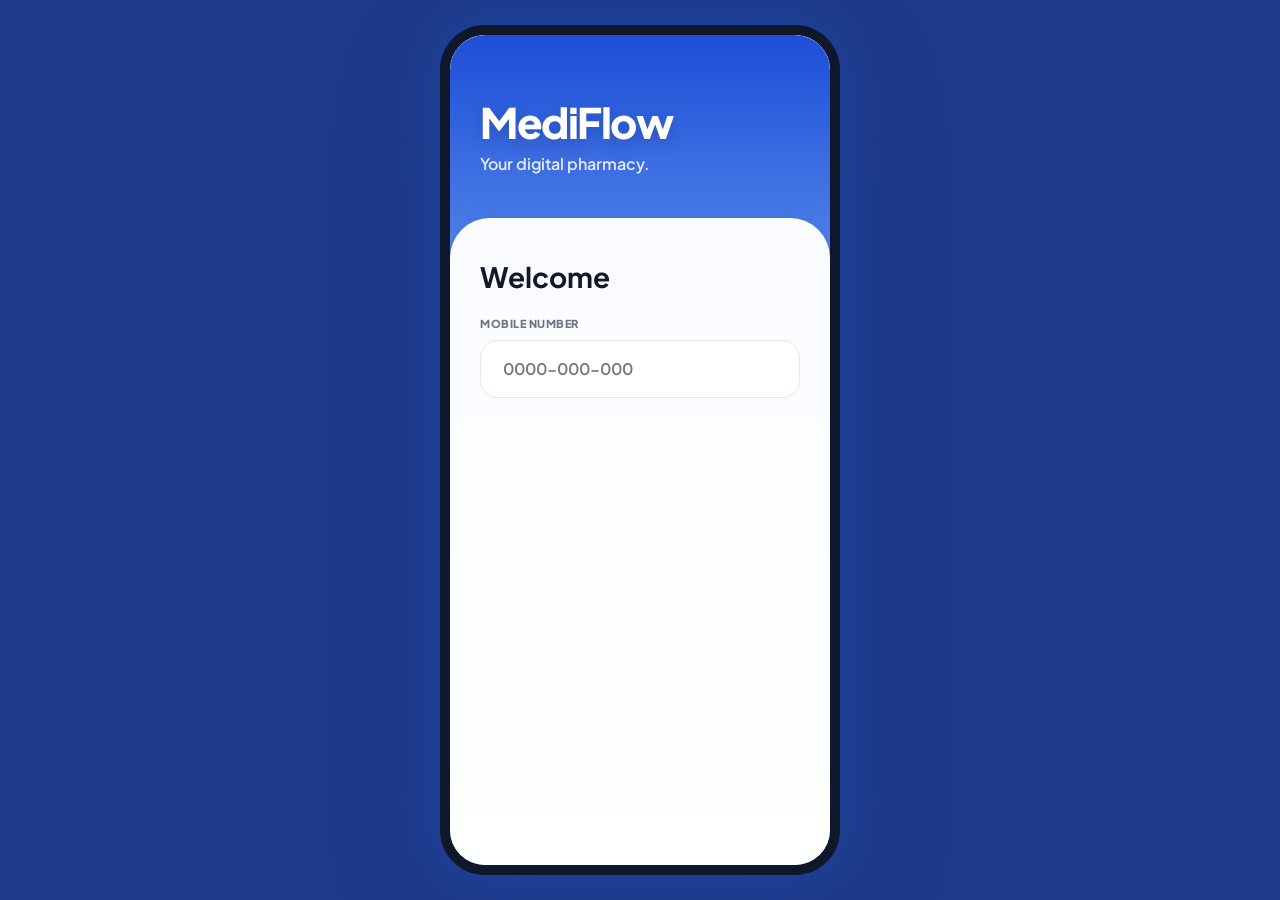
==== commit fa4a4d5b: "Add Woman Care & Child Pediatrics Care categories; apply bluish smudge/fade theme with blue color pa" ====
--- a/index.html
+++ b/index.html
@@ -8,7 +8,7 @@
     <link rel="manifest" href="manifest.json">
     <link rel="apple-touch-icon" href="icons/icon-192.png">
     <link rel="apple-touch-icon" sizes="152x152" href="icons/icon-152.png">
-    <meta name="theme-color" content="#3A5A40">
+    <meta name="theme-color" content="#1D4ED8">
     <meta name="apple-mobile-web-app-capable" content="yes">
     <meta name="apple-mobile-web-app-title" content="MediFlow">
     <meta name="apple-mobile-web-app-status-bar-style" content="black-translucent">
@@ -53,8 +53,8 @@
 
     <!-- LOGIN SCREEN -->
     <div id="screen-login" class="screen auth-bg">
-        <h1 style="color: var(--c5); font-size: 42px; margin: 0; letter-spacing: -1.5px; font-weight: 800;">MediFlow</h1>
-        <p style="color: var(--c5); font-weight: 600; opacity: 0.8; margin-top: 5px;">Your digital pharmacy.</p>
+        <h1 style="color: white; font-size: 42px; margin: 0; letter-spacing: -1.5px; font-weight: 800; text-shadow: 0 4px 16px rgba(0,0,0,0.18);">MediFlow</h1>
+        <p style="color: rgba(255,255,255,0.85); font-weight: 600; margin-top: 5px;">Your digital pharmacy.</p>
         <div class="glass-sheet">
             <h2 style="font-size: 28px; color: #111827; margin-top: 0;">Welcome</h2>
             <div class="input-group">
@@ -67,7 +67,7 @@
 
     <!-- OTP SCREEN -->
     <div id="screen-otp" class="screen auth-bg hidden">
-        <h1 style="color: var(--c5); font-size: 42px; margin: 0; font-weight: 800;">Verify</h1>
+        <h1 style="color: white; font-size: 42px; margin: 0; font-weight: 800; text-shadow: 0 4px 16px rgba(0,0,0,0.18);">Verify</h1>
         <div class="glass-sheet">
             <h2 style="font-size: 28px; color: #111827; margin-top: 0;">Enter Code</h2>
             <p id="otp-phone-hint" style="color: var(--gray-text); font-size: 13px; font-weight: 500;">We've sent a 6-digit OTP to your number.</p>
@@ -89,7 +89,7 @@
 
     <!-- PROFILE SETUP SCREEN -->
     <div id="screen-profile" class="screen auth-bg hidden">
-        <h1 style="color: var(--c5); font-size: 42px; margin: 0; font-weight: 800;">Identity</h1>
+        <h1 style="color: white; font-size: 42px; margin: 0; font-weight: 800; text-shadow: 0 4px 16px rgba(0,0,0,0.18);">Identity</h1>
         <div class="glass-sheet" style="top: 15%;">
             <h2 style="font-size: 24px; color: #111827; margin-top: 0; margin-bottom: 25px;">Personal Info</h2>
             <div class="input-group">
@@ -149,14 +149,14 @@
             <div style="display:flex; justify-content:space-between; align-items:center;">
                 <div style="flex:1; min-width:0;">
                     <div id="header-location-row" class="header-location-row" onclick="openAddressManager()">
-                        <i class="fa-solid fa-location-dot" style="color:#A3B18A; font-size:13px; margin-right:5px;"></i>
-                        <span id="header-loc-text" style="font-size:12px; font-weight:700; color:#DAD7CD; max-width:180px; white-space:nowrap; overflow:hidden; text-overflow:ellipsis;">Set delivery location</span>
-                        <i class="fa-solid fa-chevron-down" style="font-size:9px; color:#A3B18A; margin-left:4px;"></i>
-                    </div>
-                    <p id="greeting-text" style="margin:0; opacity:0.8; font-size:13px; font-weight:600; color:#DAD7CD;">Good morning,</p>
+                        <i class="fa-solid fa-location-dot" style="color:#93C5FD; font-size:13px; margin-right:5px;"></i>
+                        <span id="header-loc-text" style="font-size:12px; font-weight:700; color:#BFDBFE; max-width:180px; white-space:nowrap; overflow:hidden; text-overflow:ellipsis;">Set delivery location</span>
+                        <i class="fa-solid fa-chevron-down" style="font-size:9px; color:#93C5FD; margin-left:4px;"></i>
+                    </div>
+                    <p id="greeting-text" style="margin:0; opacity:0.8; font-size:13px; font-weight:600; color:#BFDBFE;">Good morning,</p>
                     <h2 id="dash-user" style="margin:0; font-size:24px; font-weight:800;">User</h2>
                 </div>
-                <div id="initial-box" onclick="switchTab(null, 'tab-profile')" style="width:44px; height:44px; background:var(--white); border-radius:15px; display:flex; align-items:center; justify-content:center; color:var(--c4); font-size:17px; font-weight:800; box-shadow: 0 10px 20px rgba(0,0,0,0.1); cursor:pointer;">U</div>
+                <div id="initial-box" onclick="switchTab(null, 'tab-profile')" style="width:44px; height:44px; background:rgba(255,255,255,0.18); backdrop-filter:blur(10px); border:1.5px solid rgba(255,255,255,0.3); border-radius:15px; display:flex; align-items:center; justify-content:center; color:white; font-size:17px; font-weight:800; box-shadow: 0 8px 20px rgba(0,0,0,0.15); cursor:pointer;">U</div>
             </div>
             <div class="search-container">
                 <i class="fa-solid fa-magnifying-glass search-icon"></i>
@@ -188,6 +188,74 @@
                     </div>
                     <div class="category-slider" id="popular-meds-slider"></div>
 
+                    <!-- WOMAN CARE FEATURED SECTION -->
+                    <div style="margin-top:35px; margin-bottom:14px; display:flex; justify-content:space-between; align-items:center;">
+                        <h3 style="margin:0; font-size:18px; color:#111827; font-weight:800;">Woman Care</h3>
+                        <span onclick="openCategoryView('Woman Care')" style="font-size:12px; color:var(--c4); font-weight:700; cursor:pointer;">See All</span>
+                    </div>
+                    <div class="service-grid">
+                        <div class="woman-care-banner" onclick="openCategoryView('Woman Care')">
+                            <div style="flex:1; min-width:0; position:relative; z-index:1;">
+                                <p style="margin:0 0 4px; font-size:10px; font-weight:800; color:rgba(255,255,255,0.7); text-transform:uppercase; letter-spacing:1px;">🌸 Essential Care</p>
+                                <h3 style="margin:0; font-size:20px; font-weight:800; color:white; line-height:1.25;">Wellness<br>for Women</h3>
+                                <p style="margin:6px 0 0; font-size:12px; color:rgba(255,255,255,0.82); font-weight:500; line-height:1.4;">Personal hygiene &amp;<br>menstrual care</p>
+                                <div class="woman-care-explore-btn" style="margin-top:14px;">
+                                    <span style="font-size:12px; font-weight:800; color:white;">Explore Now</span>
+                                    <i class="fa-solid fa-arrow-right" style="font-size:10px; color:white;"></i>
+                                </div>
+                            </div>
+                            <div style="font-size:64px; opacity:0.28; margin-left:10px; flex-shrink:0; line-height:1;">🌺</div>
+                        </div>
+                        <div style="display:flex; flex-direction:column; gap:14px;">
+                            <div class="woman-subcat-card hygiene" onclick="openWomanSubCategory('Personal Hygiene')">
+                                <div class="icon-orb orb-woman" style="margin:0; width:46px; height:46px; font-size:20px;"><i class="fa-solid fa-soap"></i></div>
+                                <div>
+                                    <p style="margin:0; font-size:13px; font-weight:800; color:#111827; line-height:1.3;">Personal<br>Hygiene</p>
+                                </div>
+                            </div>
+                            <div class="woman-subcat-card menstrual" onclick="openWomanSubCategory('Menstrual Cycle Care')">
+                                <div class="icon-orb orb-woman-2" style="margin:0; width:46px; height:46px; font-size:20px;"><i class="fa-solid fa-droplet"></i></div>
+                                <div>
+                                    <p style="margin:0; font-size:13px; font-weight:800; color:#111827; line-height:1.3;">Menstrual<br>Cycle Care</p>
+                                </div>
+                            </div>
+                        </div>
+                    </div>
+
+                    <!-- CHILD & PEDIATRICS CARE FEATURED SECTION -->
+                    <div style="margin-top:35px; margin-bottom:14px; display:flex; justify-content:space-between; align-items:center;">
+                        <h3 style="margin:0; font-size:18px; color:#111827; font-weight:800;">Child &amp; Pediatrics Care</h3>
+                        <span onclick="openCategoryView('Child &amp; Pediatrics Care')" style="font-size:12px; color:var(--c4); font-weight:700; cursor:pointer;">See All</span>
+                    </div>
+                    <div class="service-grid">
+                        <div class="child-care-banner" onclick="openCategoryView('Child &amp; Pediatrics Care')">
+                            <div style="flex:1; min-width:0; position:relative; z-index:1;">
+                                <p style="margin:0 0 4px; font-size:10px; font-weight:800; color:rgba(255,255,255,0.7); text-transform:uppercase; letter-spacing:1px;">🧒 Pediatric Care</p>
+                                <h3 style="margin:0; font-size:18px; font-weight:800; color:white; line-height:1.25;">Healthy Kids,<br>Happy Life</h3>
+                                <p style="margin:6px 0 0; font-size:12px; color:rgba(255,255,255,0.82); font-weight:500; line-height:1.4;">Infant care &amp;<br>child wellness</p>
+                                <div class="woman-care-explore-btn" style="margin-top:14px;">
+                                    <span style="font-size:12px; font-weight:800; color:white;">Explore Now</span>
+                                    <i class="fa-solid fa-arrow-right" style="font-size:10px; color:white;"></i>
+                                </div>
+                            </div>
+                            <div style="font-size:64px; opacity:0.28; margin-left:10px; flex-shrink:0; line-height:1;">🧸</div>
+                        </div>
+                        <div style="display:flex; flex-direction:column; gap:14px;">
+                            <div class="woman-subcat-card hygiene" onclick="openChildSubCategory('Infant &amp; Baby Care')" style="border-top:3px solid transparent; border-image:linear-gradient(90deg,#0EA5E9,#38BDF8) 1;">
+                                <div class="icon-orb orb-child-1" style="margin:0; width:46px; height:46px; font-size:20px;"><i class="fa-solid fa-baby"></i></div>
+                                <div>
+                                    <p style="margin:0; font-size:13px; font-weight:800; color:#111827; line-height:1.3;">Infant &amp;<br>Baby Care</p>
+                                </div>
+                            </div>
+                            <div class="woman-subcat-card menstrual" onclick="openChildSubCategory('Child Nutrition')" style="border-top:3px solid transparent; border-image:linear-gradient(90deg,#6366F1,#818CF8) 1;">
+                                <div class="icon-orb orb-child-2" style="margin:0; width:46px; height:46px; font-size:20px;"><i class="fa-solid fa-apple-whole"></i></div>
+                                <div>
+                                    <p style="margin:0; font-size:13px; font-weight:800; color:#111827; line-height:1.3;">Child<br>Nutrition</p>
+                                </div>
+                            </div>
+                        </div>
+                    </div>
+
                     <!-- SUGGESTED FOR YOU SECTION -->
                     <div style="margin-top:35px; margin-bottom:14px; display:flex; justify-content:space-between; align-items:center;">
                         <h3 style="margin:0; font-size:18px; color:#111827; font-weight:800;">Suggested for You</h3>
@@ -233,6 +301,20 @@
                     <div style="margin-left:5px; flex:1;"><h3 style="margin:0; font-size:16px;">Dr. Strange</h3><p style="margin:4px 0 0; font-size:12px; color:var(--gray-text); font-weight:600;">Surgeon • ⭐ 4.9</p></div>
                     <div onclick="openConsultation()" style="background:var(--c1); color:var(--c4); border:1px solid var(--c2); padding:10px 20px; border-radius:14px; font-size:13px; font-weight:800; cursor:pointer; transition:0.2s;">Book</div>
                 </div>
+            </div>
+
+            <!-- HEALTH ENCYCLOPEDIA TAB -->
+            <div id="tab-health" class="content-view">
+                <div style="margin-bottom:16px; margin-top:10px;">
+                    <h3 style="margin:0; font-size:18px; color:#111827; font-weight:800;" data-i18n="health_title">Health Encyclopedia</h3>
+                    <p style="margin:6px 0 0; font-size:13px; color:var(--gray-text); font-weight:500;" data-i18n="health_subtitle">Plain-language guides to common conditions</p>
+                </div>
+                <div class="disease-search-wrap">
+                    <i class="fa-solid fa-magnifying-glass"></i>
+                    <input id="disease-search" class="disease-search-input" type="text" placeholder="Search a disease or condition…" oninput="filterDiseases(this.value)">
+                </div>
+                <div id="disease-category-pills" class="disease-category-pills"></div>
+                <div id="disease-list"></div>
             </div>
 
             <!-- CART / DELIVERY TAB -->
@@ -400,6 +482,21 @@
                     </div>
                 </div>
 
+                <!-- Language Preference -->
+                <p class="profile-section-label" style="margin-top:20px;" data-i18n="lang_pref_label">Language Preference</p>
+                <div class="profile-menu-card" style="margin-bottom:20px;">
+                    <div class="profile-menu-item" style="flex-direction:column; align-items:flex-start; cursor:default; padding-bottom:6px;">
+                        <div style="display:flex; align-items:center; gap:12px; width:100%; margin-bottom:14px;">
+                            <div class="icon-orb" style="background:#FFF7ED; color:#EA580C; margin-bottom:0; margin-right:0; flex-shrink:0;"><i class="fa-solid fa-language"></i></div>
+                            <div style="flex:1;">
+                                <h3 style="margin:0; font-size:15px; font-weight:600;" data-i18n="lang_choose_title">Choose Language</h3>
+                                <p style="margin:3px 0 0; font-size:12px; color:var(--gray-text); font-weight:500;" data-i18n="lang_choose_sub">App content will appear in selected language</p>
+                            </div>
+                        </div>
+                        <div class="lang-grid" id="lang-grid"></div>
+                    </div>
+                </div>
+
                 <!-- Delete Account -->
                 <p class="profile-section-label" style="color:#EF4444;">Danger Zone</p>
                 <div class="profile-menu-card" style="border:1.5px solid #FEE2E2;">
@@ -455,8 +552,9 @@
         <div class="nav-dock">
             <i class="fa-solid fa-house nav-item active" onclick="switchTab(this, 'tab-home')"></i>
             <i class="fa-solid fa-layer-group nav-item" onclick="switchTab(this, 'tab-category')"></i>
+            <i class="fa-solid fa-book-medical nav-item" onclick="switchTab(this, 'tab-health')"></i>
             <i id="nav-btn-doc" class="fa-solid fa-user-doctor nav-item" onclick="switchTab(this, 'tab-doctor')"></i>
-            <i id="nav-btn-cart" class="fa-solid fa-cart-shopping nav-item" onclick="switchTab(this, 'tab-delivery')"></i>
+            <span id="nav-btn-cart" class="nav-item" onclick="switchTab(this, 'tab-delivery')"><i class="fa-solid fa-cart-shopping"></i><span id="nav-cart-badge" class="nav-badge hidden">0</span></span>
         </div>
     </div>
 
--- a/style.css
+++ b/style.css
@@ -1,16 +1,16 @@
 :root {
-    --c1: #DAD7CD; 
-    --c2: #A3B18A; 
-    --c3: #588157; 
-    --c4: #3A5A40; 
-    --c5: #344E41; 
+    --c1: #DBEAFE; 
+    --c2: #93C5FD; 
+    --c3: #3B82F6; 
+    --c4: #1D4ED8; 
+    --c5: #1E3A8A; 
     --error: #FF5E5E; 
     --error-bg: #FFF0F0;
     --success: #00D09C; 
     --success-bg: #E6FDF7;
     --white: #FFFFFF;
     --gray-text: #6B7280;
-    --bg-color: #F3F4F6;
+    --bg-color: #F0F4FF;
 }
 
 * { box-sizing: border-box; -webkit-tap-highlight-color: transparent; font-family: 'Plus Jakarta Sans', sans-serif; }
@@ -19,7 +19,7 @@
 .category-slider::-webkit-scrollbar { display: none; }
 
 .slider-card { min-width: 105px; background: white; border: 1.5px solid #F3F4F6; border-radius: 22px; padding: 18px 10px; text-align: center; box-shadow: 0 4px 12px rgba(0,0,0,0.04); flex-shrink: 0; cursor: pointer; transition: transform 0.2s cubic-bezier(0.16,1,0.3,1), border-color 0.2s, box-shadow 0.2s; will-change: transform; }
-.slider-card:active { transform: scale(0.95); border-color: var(--c3); box-shadow: 0 2px 6px rgba(88, 129, 87, 0.12); }
+.slider-card:active { transform: scale(0.95); border-color: var(--c3); box-shadow: 0 2px 6px rgba(59, 130, 246, 0.12); }
 .slider-card .icon-orb { width: 48px; height: 48px; margin: 0 auto 12px; font-size: 20px; }
 .slider-card h4 { margin: 0; font-size: 13px; color: #111827; font-weight: 700; }
 
@@ -32,7 +32,7 @@
 .profile-tab-view { padding-top: 0 !important; padding-bottom: 0 !important; }
 .profile-hero { margin: 0 -20px 0; padding: 22px 22px 20px; background: white; display: flex; align-items: center; gap: 16px; border-bottom: 1px solid #F3F4F6; }
 .profile-avatar-wrap { flex-shrink: 0; }
-.profile-avatar { width: 64px; height: 64px; border-radius: 50%; background: var(--c3); border: none; display: flex; align-items: center; justify-content: center; font-size: 26px; font-weight: 800; color: white; letter-spacing: 0; }
+.profile-avatar { width: 64px; height: 64px; border-radius: 50%; background: linear-gradient(135deg, var(--c4), var(--c3)); border: none; display: flex; align-items: center; justify-content: center; font-size: 26px; font-weight: 800; color: white; letter-spacing: 0; box-shadow: 0 6px 18px rgba(29, 78, 216, 0.35); }
 .profile-hero-info { flex: 1; min-width: 0; }
 .profile-hero-name { margin: 0; font-size: 20px; font-weight: 800; color: #111827; white-space: nowrap; overflow: hidden; text-overflow: ellipsis; }
 .profile-hero-sub { margin: 5px 0 0; font-size: 13px; color: var(--gray-text); font-weight: 500; }
@@ -45,7 +45,7 @@
 .profile-quick-btn span { font-size: 11px; font-weight: 700; color: #374151; text-align: center; line-height: 1.4; }
 
 /* ── Profile cash / gift card ── */
-.profile-cash-card { background: linear-gradient(135deg, #DAD7CD 0%, #BFC4AC 100%); border: 1.5px solid #A3B18A; border-radius: 20px; padding: 16px 18px 14px; margin-top: 18px; }
+.profile-cash-card { background: linear-gradient(135deg, var(--c4) 0%, var(--c3) 100%); border: none; border-radius: 20px; padding: 16px 18px 14px; margin-top: 18px; box-shadow: 0 8px 24px rgba(29, 78, 216, 0.30); }
 .profile-cash-top { display: flex; align-items: center; justify-content: space-between; margin-bottom: 14px; }
 .profile-cash-bottom { display: flex; align-items: center; justify-content: space-between; }
 .profile-cash-balance-label { font-size: 13px; color: var(--gray-text); font-weight: 500; }
@@ -73,41 +73,43 @@
 
 ::-webkit-scrollbar { width: 0px; height: 0px; background: transparent; }
 
-body, html { margin: 0; padding: 0; height: 100%; width: 100%; background-color: #E5E7EB; overflow: hidden; display: flex; justify-content: center; align-items: center; }
-#app-frame { width: 100%; height: 100%; background: #F9FAFB; position: relative; overflow: hidden; display: flex; flex-direction: column; }
-@media (min-width: 768px) { #app-frame { width: 400px; height: 850px; border-radius: 45px; box-shadow: 0 40px 100px rgba(52, 78, 65, 0.15); border: 10px solid #111827; } }
+body, html { margin: 0; padding: 0; height: 100%; width: 100%; background-color: #1E3A8A; overflow: hidden; display: flex; justify-content: center; align-items: center; }
+#app-frame { width: 100%; height: 100%; background: #F0F4FF; position: relative; overflow: hidden; display: flex; flex-direction: column; }
+@media (min-width: 768px) { #app-frame { width: 400px; height: 850px; border-radius: 45px; box-shadow: 0 40px 100px rgba(30, 58, 138, 0.35), 0 0 60px rgba(59, 130, 246, 0.2); border: 10px solid #0F172A; } }
 
 #pill-loader { position: absolute; inset: 0; background: linear-gradient(135deg, var(--c5), var(--c4)); z-index: 9999; display: flex; justify-content: center; align-items: center; flex-direction: column; color: white; transition: opacity 0.4s ease; }
 .pill-icon { font-size: 55px; color: var(--c1); filter: drop-shadow(0 10px 20px rgba(0,0,0,0.2)); animation: bouncePill 1.2s cubic-bezier(0.68, -0.55, 0.265, 1.55) infinite; }
 @keyframes bouncePill { 0%, 100% { transform: translateY(0) rotate(0deg); } 50% { transform: translateY(-30px) rotate(180deg); } }
 
-.screen { position: absolute; inset: 0; transition: opacity 0.35s cubic-bezier(0.16, 1, 0.3, 1), transform 0.35s cubic-bezier(0.16, 1, 0.3, 1); display: flex; flex-direction: column; z-index: 10; background: #F9FAFB; will-change: transform, opacity; }
+.screen { position: absolute; inset: 0; transition: opacity 0.35s cubic-bezier(0.16, 1, 0.3, 1), transform 0.35s cubic-bezier(0.16, 1, 0.3, 1); display: flex; flex-direction: column; z-index: 10; background: #F0F4FF; will-change: transform, opacity; }
 .hidden { opacity: 0; pointer-events: none; transform: scale(0.98) translateY(20px); }
-.content-view { padding: 0 20px; display: none; animation: slideUp 0.35s cubic-bezier(0.16, 1, 0.3, 1) forwards; opacity: 0; contain: layout style; }
+.content-view { padding: 0 20px; display: none; animation: slideUp 0.35s cubic-bezier(0.16, 1, 0.3, 1) forwards; opacity: 0; contain: layout style; position: relative; }
 .content-view.active-view { display: block; }
+.content-view.active-view::before { content: ''; position: absolute; top: 0; left: 0; right: 0; height: 180px; background: radial-gradient(ellipse 80% 160px at 50% -20px, rgba(59, 130, 246, 0.10) 0%, transparent 100%); pointer-events: none; z-index: 0; }
 @keyframes slideUp { from { opacity: 0; transform: translateY(12px); } to { opacity: 1; transform: translateY(0); } }
 
-.auth-bg { background: linear-gradient(180deg, var(--c2) 0%, var(--c1) 100%); padding: 60px 30px; z-index: 200; }
-.glass-sheet { position: absolute; bottom: 0; left: 0; right: 0; top: 22%; background: rgba(255, 255, 255, 0.96); border-top-left-radius: 40px; border-top-right-radius: 40px; padding: 40px 30px; box-shadow: 0 -8px 30px rgba(0,0,0,0.06); border-top: 1px solid rgba(255,255,255,0.8); overflow-y: auto; -webkit-overflow-scrolling: touch; }
+.auth-bg { background: linear-gradient(180deg, var(--c4) 0%, var(--c2) 60%, var(--c1) 100%); padding: 60px 30px; z-index: 200; }
+.glass-sheet { position: absolute; bottom: 0; left: 0; right: 0; top: 22%; background: rgba(255, 255, 255, 0.97); border-top-left-radius: 40px; border-top-right-radius: 40px; padding: 40px 30px; box-shadow: 0 -8px 30px rgba(29, 78, 216, 0.10); border-top: 1px solid rgba(255,255,255,0.8); overflow-y: auto; -webkit-overflow-scrolling: touch; }
 
 .input-group { margin-bottom: 22px; }
 .input-group label { display: block; font-size: 11px; font-weight: 800; color: var(--gray-text); margin-bottom: 10px; text-transform: uppercase; letter-spacing: 0.5px; }
 .input-group input { width: 100%; height: 58px; background: white; border: 1.5px solid #E5E7EB; border-radius: 18px; padding: 0 22px; font-size: 16px; font-weight: 600; outline: none; transition: border-color 0.25s ease, box-shadow 0.25s ease, transform 0.25s ease; color: #1F2937; box-shadow: 0 2px 4px rgba(0,0,0,0.02); }
-.input-group input:focus { border-color: var(--c3); box-shadow: 0 0 0 4px rgba(88, 129, 87, 0.15); transform: translateY(-2px); }
+.input-group input:focus { border-color: var(--c3); box-shadow: 0 0 0 4px rgba(59, 130, 246, 0.15); transform: translateY(-2px); }
 .error-hint { color: var(--error); font-size: 11px; font-weight: 700; margin-top: 6px; display: none; }
-.otp-box:focus { border-color: var(--c3) !important; box-shadow: 0 0 0 4px rgba(88, 129, 87, 0.15); }
+.otp-box:focus { border-color: var(--c3) !important; box-shadow: 0 0 0 4px rgba(59, 130, 246, 0.15); }
 
 .gender-selection { display: flex; gap: 12px; margin-bottom: 15px; }
 .gender-chip { flex: 1; padding: 16px; border-radius: 18px; background: white; border: 1.5px solid #E5E7EB; text-align: center; font-size: 14px; font-weight: 700; color: var(--gray-text); cursor: pointer; transition: transform 0.2s cubic-bezier(0.4, 0, 0.2, 1), border-color 0.2s, box-shadow 0.2s, background 0.2s, color 0.2s; box-shadow: 0 2px 4px rgba(0,0,0,0.02); }
-.gender-chip.selected { background: linear-gradient(135deg, var(--c1), #fff); border-color: var(--c3); color: var(--c5); transform: translateY(-3px); box-shadow: 0 6px 14px rgba(88, 129, 87, 0.15); }
-
-.header-aura { position: absolute; top: 0; left: 0; right: 0; height: 196px; background: linear-gradient(135deg, var(--c5) 0%, var(--c4) 100%); border-bottom-left-radius: 36px; border-bottom-right-radius: 36px; padding: 44px 22px 0; color: white; z-index: 50; box-shadow: 0 8px 20px rgba(52, 78, 65, 0.18); transition: height 0.35s cubic-bezier(0.16, 1, 0.3, 1), border-radius 0.35s cubic-bezier(0.16, 1, 0.3, 1); overflow: hidden; will-change: height; }
+.gender-chip.selected { background: linear-gradient(135deg, var(--c1), #fff); border-color: var(--c3); color: var(--c5); transform: translateY(-3px); box-shadow: 0 6px 14px rgba(59, 130, 246, 0.15); }
+
+.header-aura { position: absolute; top: 0; left: 0; right: 0; height: 196px; background: linear-gradient(135deg, var(--c5) 0%, var(--c4) 60%, #2563EB 100%); border-bottom-left-radius: 36px; border-bottom-right-radius: 36px; padding: 44px 22px 0; color: white; z-index: 50; box-shadow: 0 8px 32px rgba(30, 58, 138, 0.35), 0 0 40px rgba(59, 130, 246, 0.15); transition: height 0.35s cubic-bezier(0.16, 1, 0.3, 1), border-radius 0.35s cubic-bezier(0.16, 1, 0.3, 1); overflow: hidden; will-change: height; }
+.header-aura::after { content: ''; position: absolute; bottom: -30px; right: -20px; width: 160px; height: 160px; background: radial-gradient(circle, rgba(147, 197, 253, 0.25) 0%, transparent 70%); pointer-events: none; }
 .header-aura.compact { height: 108px; border-bottom-left-radius: 28px; border-bottom-right-radius: 28px; }
 .header-aura.compact #header-location-row { display: none; }
 .search-container { margin-top: 22px; position: relative; z-index: 100; transition: opacity 0.35s cubic-bezier(0.16, 1, 0.3, 1), transform 0.35s cubic-bezier(0.16, 1, 0.3, 1); }
 .header-aura.compact .search-container { opacity: 0; transform: translateY(-20px); pointer-events: none; }
 .search-container:focus-within { transform: translateY(-2px) scale(1.02); }
-.search-input { width: 100%; height: 46px; background: rgba(255, 255, 255, 0.15); border: 1px solid rgba(255, 255, 255, 0.3); border-radius: 23px; padding: 0 18px 0 50px; font-size: 14px; font-weight: 600; box-shadow: 0 4px 14px rgba(0,0,0,0.04); outline: none; color: white; transition: background 0.25s ease, border-color 0.25s ease; }
+.search-input { width: 100%; height: 46px; background: rgba(255, 255, 255, 0.15); border: 1px solid rgba(255, 255, 255, 0.3); border-radius: 23px; padding: 0 18px 0 50px; font-size: 14px; font-weight: 600; box-shadow: 0 4px 14px rgba(0,0,0,0.04); outline: none; color: white; transition: background 0.25s ease, border-color 0.25s ease; backdrop-filter: blur(8px); }
 .search-input:focus { background: rgba(255, 255, 255, 0.25); border-color: rgba(255, 255, 255, 0.6); }
 .search-input::placeholder { color: rgba(255, 255, 255, 0.7); font-weight: 500; }
 .search-icon { position: absolute; left: 18px; top: 14px; color: rgba(255, 255, 255, 0.9); font-size: 16px; }
@@ -115,23 +117,25 @@
 #main-scroll { position: absolute; top: 0; left: 0; width: 100%; height: 100%; overflow-y: auto; padding-top: 196px; padding-bottom: 90px; -webkit-overflow-scrolling: touch; overscroll-behavior-y: contain; }
 
 .service-grid { display: grid; grid-template-columns: 1fr 1fr; gap: 16px; }
-.glass-card { background: #FFFFFF; border: 1px solid #F0F0F0; border-radius: 28px; padding: 22px; box-shadow: 0 4px 14px rgba(0,0,0,0.04); display: flex; flex-direction: column; justify-content: space-between; min-height: 180px; cursor: pointer; position: relative; transition: transform 0.25s cubic-bezier(0.16, 1, 0.3, 1); will-change: transform; }
+.glass-card { background: #FFFFFF; border: 1px solid rgba(219, 234, 254, 0.8); border-radius: 28px; padding: 22px; box-shadow: 0 4px 14px rgba(29, 78, 216, 0.06); display: flex; flex-direction: column; justify-content: space-between; min-height: 180px; cursor: pointer; position: relative; transition: transform 0.25s cubic-bezier(0.16, 1, 0.3, 1); will-change: transform; }
 .glass-card:active { transform: scale(0.96); }
 .glass-card h3 { color: #111827; margin: 0; font-size: 16px; font-weight: 800; }
 .wide { grid-column: span 2; min-height: 105px; flex-direction: row; align-items: center; margin-bottom: 8px; }
 .icon-orb { width: 52px; height: 52px; border-radius: 18px; display: flex; align-items: center; justify-content: center; font-size: 22px; flex-shrink: 0; margin-bottom: 15px; box-shadow: 0 8px 15px rgba(0,0,0,0.04); }
-.orb-1 { background: linear-gradient(135deg, #DAD7CD, #BFC4AC); color: var(--c5); }
-.orb-2 { background: linear-gradient(135deg, #FFF0E0, #FFE0C2); color: #D97706; }
-.orb-3 { background: linear-gradient(135deg, #E0EBFF, #C2D6FF); color: #2563EB; }
+.orb-1 { background: linear-gradient(135deg, #DBEAFE, #BFDBFE); color: var(--c5); }
+.orb-2 { background: linear-gradient(135deg, #EDE9FE, #DDD6FE); color: #6D28D9; }
+.orb-3 { background: linear-gradient(135deg, #E0F2FE, #BAE6FD); color: #0369A1; }
+.orb-woman { background: linear-gradient(135deg, #FCE7F3, #FBCFE8); color: #BE185D; }
+.orb-woman-2 { background: linear-gradient(135deg, #F5F3FF, #EDE9FE); color: #7C3AED; }
 .wide .icon-orb { margin-bottom: 0; margin-right: 18px; }
 .rx-badge { position: absolute; top: 16px; right: 16px; background: var(--error-bg); color: var(--error); padding: 4px 10px; border-radius: 10px; font-size: 11px; font-weight: 800; letter-spacing: 0.5px; box-shadow: 0 4px 10px rgba(255, 94, 94, 0.15); }
 
 .add-btn { width: 100%; background: var(--c1); color: var(--c5); border: 1px solid var(--c2); padding: 12px; border-radius: 14px; font-weight: 800; margin-top: 15px; cursor: pointer; transition: background 0.18s ease, color 0.18s ease, transform 0.18s ease; font-size: 13px; }
 .add-btn:active { background: var(--c3); color: white; transform: scale(0.95); }
-.pay-btn { width: 100%; height: 62px; background: linear-gradient(135deg, var(--c5), var(--c4)); color: white; border: none; border-radius: 20px; font-size: 17px; font-weight: 800; box-shadow: 0 10px 24px rgba(52, 78, 65, 0.28); margin-top: 20px; transition: transform 0.18s ease, box-shadow 0.18s ease; letter-spacing: 0.5px; }
-.pay-btn:active { transform: scale(0.96); box-shadow: 0 6px 12px rgba(52, 78, 65, 0.18); }
-
-.address-bar { display: flex; align-items: center; background: white; padding: 18px; border-radius: 22px; margin-bottom: 25px; border: 1.5px solid var(--c2); cursor: pointer; transition: transform 0.2s cubic-bezier(0.16,1,0.3,1); box-shadow: 0 4px 14px rgba(88, 129, 87, 0.06); }
+.pay-btn { width: 100%; height: 62px; background: linear-gradient(135deg, var(--c5), var(--c4)); color: white; border: none; border-radius: 20px; font-size: 17px; font-weight: 800; box-shadow: 0 10px 24px rgba(30, 58, 138, 0.28); margin-top: 20px; transition: transform 0.18s ease, box-shadow 0.18s ease; letter-spacing: 0.5px; }
+.pay-btn:active { transform: scale(0.96); box-shadow: 0 6px 12px rgba(30, 58, 138, 0.18); }
+
+.address-bar { display: flex; align-items: center; background: white; padding: 18px; border-radius: 22px; margin-bottom: 25px; border: 1.5px solid var(--c2); cursor: pointer; transition: transform 0.2s cubic-bezier(0.16,1,0.3,1); box-shadow: 0 4px 14px rgba(59, 130, 246, 0.06); }
 .address-bar:active { transform: scale(0.97); }
 .cart-section-title { font-size: 13px; font-weight: 800; color: var(--gray-text); margin: 25px 0 12px; text-transform: uppercase; letter-spacing: 1px; }
 .cart-item { display: flex; justify-content: space-between; align-items: center; padding: 18px; background: white; border-radius: 20px; margin-bottom: 12px; border: 1px solid #F3F4F6; box-shadow: 0 2px 6px rgba(0,0,0,0.02); transition: transform 0.18s ease; gap: 15px;}
@@ -147,17 +151,17 @@
 
 .legal-footer { margin-top: 25px; padding: 15px; background: #FFFBEB; border: 1px solid #FDE68A; border-radius: 16px; font-size: 11px; color: #92400E; font-weight: 600; line-height: 1.5; text-align: center; }
 .legal-footer i { margin-right: 5px; color: #D97706; font-size: 14px; }
-.pharmacist-check { display: flex; align-items: center; gap: 10px; margin-top: 15px; padding: 12px; background: rgba(88, 129, 87, 0.1); border-radius: 14px; color: var(--c5); font-size: 12px; font-weight: 700; }
+.pharmacist-check { display: flex; align-items: center; gap: 10px; margin-top: 15px; padding: 12px; background: rgba(59, 130, 246, 0.1); border-radius: 14px; color: var(--c5); font-size: 12px; font-weight: 700; }
 .pharmacist-check i { font-size: 18px; color: var(--c3); }
 
 .sticky-checkout { position: absolute; bottom: 62px; left: 20px; right: 20px; background: #111827; padding: 18px 25px; border-radius: 25px; box-shadow: 0 12px 30px rgba(17, 24, 39, 0.22); z-index: 300; display: none; color: white; border: 1px solid rgba(255,255,255,0.1); transition: bottom 0.35s cubic-bezier(0.16, 1, 0.3, 1); will-change: transform; }
 .sticky-checkout.show { display: flex; justify-content: space-between; align-items: center; animation: slideUp 0.3s cubic-bezier(0.16, 1, 0.3, 1) forwards; }
-.pay-btn-sml { background: linear-gradient(135deg, var(--c3), var(--c4)); color: white; border: none; padding: 14px 28px; border-radius: 16px; font-weight: 800; font-size: 15px; box-shadow: 0 6px 16px rgba(88, 129, 87, 0.28); transition: transform 0.18s ease, box-shadow 0.18s ease; cursor: pointer;}
+.pay-btn-sml { background: linear-gradient(135deg, var(--c3), var(--c4)); color: white; border: none; padding: 14px 28px; border-radius: 16px; font-weight: 800; font-size: 15px; box-shadow: 0 6px 16px rgba(59, 130, 246, 0.28); transition: transform 0.18s ease, box-shadow 0.18s ease; cursor: pointer;}
 .pay-btn-sml:active { transform: scale(0.95); }
 
-.nav-dock { position: absolute; bottom: 0; left: 0; width: 100%; height: 68px; background: rgba(255, 255, 255, 0.95); border-top-left-radius: 26px; border-top-right-radius: 26px; display: flex; justify-content: space-around; align-items: center; box-shadow: 0 -4px 20px rgba(0,0,0,0.05); z-index: 100; border-top: 1px solid rgba(255,255,255,0.8); padding-bottom: 6px; }
-.nav-item { color: #9CA3AF; font-size: 19px; cursor: pointer; transition: transform 0.25s cubic-bezier(0.4, 0, 0.2, 1), color 0.25s, background 0.25s, box-shadow 0.25s; position: relative; width: 42px; height: 42px; display: flex; align-items: center; justify-content: center; border-radius: 15px; will-change: transform; }
-.nav-item.active { background: var(--c4); color: var(--white); transform: translateY(-8px); box-shadow: 0 8px 18px rgba(58, 90, 64, 0.25); border: 1px solid var(--c4); }
+.nav-dock { position: absolute; bottom: 0; left: 0; width: 100%; height: 68px; background: rgba(255, 255, 255, 0.97); border-top-left-radius: 26px; border-top-right-radius: 26px; display: flex; justify-content: space-around; align-items: center; box-shadow: 0 -4px 24px rgba(29, 78, 216, 0.10); z-index: 100; border-top: 1px solid rgba(219, 234, 254, 0.8); padding-bottom: 6px; backdrop-filter: blur(12px); }
+.nav-item { color: #9CA3AF; font-size: 19px; cursor: pointer; transition: transform 0.25s cubic-bezier(0.4, 0, 0.2, 1), color 0.25s, background 0.25s, box-shadow 0.25s, filter 0.25s; position: relative; width: 42px; height: 42px; display: flex; align-items: center; justify-content: center; border-radius: 15px; will-change: transform; }
+.nav-item.active { background: linear-gradient(135deg, var(--c4), var(--c3)); color: var(--white); transform: translateY(-8px); box-shadow: 0 8px 24px rgba(29, 78, 216, 0.45), 0 0 30px rgba(59, 130, 246, 0.30); border: none; filter: drop-shadow(0 4px 8px rgba(59, 130, 246, 0.4)); }
 
 /* ─────────────────────────────────────────────────────────────────────────
    ADDRESS / MAP SCREEN  — Full-screen Mapbox + animated bottom sheet
@@ -213,9 +217,9 @@
 
 /* "Use my current location" — full-width glassmorphic button */
 /* 🎨 BRAND EDIT: gradient colours → var(--c1)/var(--c2); icon wrap → .addr-curr-icon-wrap */
-.addr-use-current { display: flex; align-items: center; gap: 14px; padding: 16px 18px; border-radius: 18px; background: linear-gradient(135deg, var(--c1) 0%, rgba(163, 177, 138, 0.45) 100%); border: 1.5px solid var(--c2); cursor: pointer; transition: transform 0.2s cubic-bezier(0.16,1,0.3,1); box-shadow: 0 4px 12px rgba(88, 129, 87, 0.1); margin-bottom: 14px; will-change: transform; }
+.addr-use-current { display: flex; align-items: center; gap: 14px; padding: 16px 18px; border-radius: 18px; background: linear-gradient(135deg, var(--c1) 0%, rgba(163, 177, 138, 0.45) 100%); border: 1.5px solid var(--c2); cursor: pointer; transition: transform 0.2s cubic-bezier(0.16,1,0.3,1); box-shadow: 0 4px 12px rgba(59, 130, 246, 0.1); margin-bottom: 14px; will-change: transform; }
 .addr-use-current:active { transform: scale(0.97); }
-.addr-curr-icon-wrap { width: 44px; height: 44px; border-radius: 14px; background: linear-gradient(135deg, var(--c1), #BFC4AC); display: flex; align-items: center; justify-content: center; color: var(--c4); font-size: 19px; flex-shrink: 0; box-shadow: 0 4px 12px rgba(88, 129, 87, 0.15); }
+.addr-curr-icon-wrap { width: 44px; height: 44px; border-radius: 14px; background: linear-gradient(135deg, var(--c1), #BFDBFE); display: flex; align-items: center; justify-content: center; color: var(--c4); font-size: 19px; flex-shrink: 0; box-shadow: 0 4px 12px rgba(59, 130, 246, 0.15); }
 .addr-curr-label { font-size: 14px; font-weight: 800; color: var(--c4); margin-bottom: 2px; }
 .addr-curr-sub { font-size: 12px; font-weight: 500; color: var(--gray-text); white-space: nowrap; overflow: hidden; text-overflow: ellipsis; }
 
@@ -238,9 +242,9 @@
 /* Saved-address cards in Step-1 sheet */
 .addr-card { background: white; border-radius: 18px; padding: 15px 16px; margin-bottom: 10px; border: 1.5px solid #F3F4F6; display: flex; align-items: center; gap: 14px; cursor: pointer; box-shadow: 0 2px 8px rgba(0,0,0,0.03); transition: border-color 0.2s, background 0.2s, box-shadow 0.2s; }
 .addr-card:active { transform: scale(0.98); }
-.addr-card.selected { border-color: var(--c3); background: var(--c1); box-shadow: 0 6px 18px rgba(88, 129, 87, 0.12); }
+.addr-card.selected { border-color: var(--c3); background: var(--c1); box-shadow: 0 6px 18px rgba(59, 130, 246, 0.12); }
 .addr-card-icon { width: 40px; height: 40px; border-radius: 12px; background: #F3F4F6; display: flex; align-items: center; justify-content: center; font-size: 18px; flex-shrink: 0; transition: background 0.2s; }
-.addr-card.selected .addr-card-icon { background: rgba(88, 129, 87, 0.15); }
+.addr-card.selected .addr-card-icon { background: rgba(59, 130, 246, 0.15); }
 .tag-chip { font-size: 10px; font-weight: 800; background: #F3F4F6; padding: 3px 7px; border-radius: 7px; color: #4B5563; text-transform: uppercase; }
 .addr-card.selected .tag-chip { background: white; color: var(--c4); }
 
@@ -252,9 +256,9 @@
 /* 🎨 BRAND EDIT: chip radius → border-radius; selected tint → .addr-saved-chip.selected */
 .addr-saved-chip { display: flex; flex-direction: column; align-items: center; gap: 6px; min-width: 76px; padding: 13px 10px 11px; border-radius: 20px; background: white; border: 1.5px solid #F3F4F6; cursor: pointer; box-shadow: 0 2px 6px rgba(0,0,0,0.03); transition: border-color 0.2s, background 0.2s, transform 0.2s; flex-shrink: 0; will-change: transform; }
 .addr-saved-chip:active { transform: scale(0.93); }
-.addr-saved-chip.selected { border-color: var(--c3); background: var(--c1); box-shadow: 0 6px 18px rgba(88, 129, 87, 0.14); }
+.addr-saved-chip.selected { border-color: var(--c3); background: var(--c1); box-shadow: 0 6px 18px rgba(59, 130, 246, 0.14); }
 .addr-saved-chip-icon { width: 40px; height: 40px; border-radius: 13px; background: #F3F4F6; display: flex; align-items: center; justify-content: center; font-size: 17px; color: var(--c4); transition: background 0.2s; }
-.addr-saved-chip.selected .addr-saved-chip-icon { background: rgba(88, 129, 87, 0.18); }
+.addr-saved-chip.selected .addr-saved-chip-icon { background: rgba(59, 130, 246, 0.18); }
 .addr-saved-chip-label { font-size: 11px; font-weight: 800; color: #374151; white-space: nowrap; max-width: 68px; overflow: hidden; text-overflow: ellipsis; text-align: center; }
 
 /* 🎨 BRAND EDIT: User "you are here" dot — adjust size, colours, or pulse speed */
@@ -276,8 +280,8 @@
 #toast { position: absolute; bottom: 120px; left: 50%; transform: translateX(-50%) translateY(20px); background: #111827; color: white; padding: 14px 28px; border-radius: 30px; font-size: 13px; font-weight: 600; opacity: 0; transition: opacity 0.3s cubic-bezier(0.16, 1, 0.3, 1), transform 0.3s cubic-bezier(0.16, 1, 0.3, 1); pointer-events: none; z-index: 300; box-shadow: 0 10px 24px rgba(0,0,0,0.18); white-space: nowrap; border: 1px solid rgba(255,255,255,0.1); will-change: transform, opacity; }
 #toast.show { opacity: 1; transform: translateX(-50%) translateY(0); }
 
-.upload-zone { border: 2.5px dashed var(--c3); border-radius: 28px; padding: 45px 20px; text-align: center; background: rgba(88, 129, 87, 0.05); cursor: pointer; transition: border-color 0.25s ease, background 0.25s ease; margin-top: 25px; display: flex; flex-direction: column; align-items: center; justify-content: center; min-height: 220px; }
-.upload-icon { font-size: 40px; color: var(--c3); margin-bottom: 18px; background: white; width: 85px; height: 85px; border-radius: 25px; display: flex; align-items: center; justify-content: center; box-shadow: 0 15px 30px rgba(88, 129, 87, 0.2); }
+.upload-zone { border: 2.5px dashed var(--c3); border-radius: 28px; padding: 45px 20px; text-align: center; background: rgba(59, 130, 246, 0.05); cursor: pointer; transition: border-color 0.25s ease, background 0.25s ease; margin-top: 25px; display: flex; flex-direction: column; align-items: center; justify-content: center; min-height: 220px; }
+.upload-icon { font-size: 40px; color: var(--c3); margin-bottom: 18px; background: white; width: 85px; height: 85px; border-radius: 25px; display: flex; align-items: center; justify-content: center; box-shadow: 0 15px 30px rgba(59, 130, 246, 0.2); }
 #rx-preview-container { display: none; margin-top: 25px; position: relative; animation: fadeIn 0.4s ease-out; }
 #rx-preview-img { width: 100%; border-radius: 28px; border: 5px solid white; }
 .remove-rx-btn { position: absolute; top: -12px; right: -12px; background: var(--error); color: white; width: 40px; height: 40px; border-radius: 20px; display: flex; justify-content: center; align-items: center; cursor: pointer; font-size: 18px; border: 3px solid white; transition: 0.2s; }
@@ -289,11 +293,11 @@
 .mapboxgl-ctrl-attrib { font-size: 10px !important; }
 
 .mode-card { flex: 1; padding: 22px; background: white; border: 1.5px solid #E5E7EB; border-radius: 24px; text-align: center; cursor: pointer; transition: transform 0.25s cubic-bezier(0.16, 1, 0.3, 1), border-color 0.2s, box-shadow 0.2s, background 0.2s, color 0.2s; font-weight: 700; color: var(--gray-text); }
-.mode-card.active { border-color: var(--c3); background: linear-gradient(135deg, var(--c1), white); color: var(--c5); transform: translateY(-4px); box-shadow: 0 8px 18px rgba(88, 129, 87, 0.14); }
+.mode-card.active { border-color: var(--c3); background: linear-gradient(135deg, var(--c1), white); color: var(--c5); transform: translateY(-4px); box-shadow: 0 8px 18px rgba(59, 130, 246, 0.14); }
 
 .section-label { font-size: 12px; font-weight: 800; color: var(--gray-text); display: block; margin: 25px 0 15px; text-transform: uppercase; letter-spacing: 1px; }
 .select-chip { padding: 16px; background: white; border: 1.5px solid #E5E7EB; border-radius: 18px; text-align: center; font-size: 14px; font-weight: 700; cursor: pointer; transition: transform 0.2s ease, border-color 0.2s ease, background 0.2s ease, color 0.2s ease, box-shadow 0.2s ease; color: var(--gray-text); }
-.select-chip.active { border-color: var(--c3); background: var(--c1); color: var(--c5); box-shadow: 0 6px 14px rgba(88, 129, 87, 0.14); transform: translateY(-2px); }
+.select-chip.active { border-color: var(--c3); background: var(--c1); color: var(--c5); box-shadow: 0 6px 14px rgba(59, 130, 246, 0.14); transform: translateY(-2px); }
 
 .order-history-card { background: white; border-radius: 20px; padding: 18px; margin-bottom: 12px; border: 1.5px solid #E5E7EB; box-shadow: 0 4px 10px rgba(0,0,0,0.02); }
 .status-badge { font-size: 10px; font-weight: 800; padding: 4px 8px; border-radius: 8px; text-transform: uppercase; }
@@ -316,7 +320,7 @@
     padding: 52px 20px 18px;
     display: flex; align-items: center; gap: 12px;
     flex-shrink: 0;
-    box-shadow: 0 4px 20px rgba(52, 78, 65, 0.2);
+    box-shadow: 0 4px 20px rgba(30, 58, 138, 0.2);
     z-index: 10;
 }
 .ot-back-btn {
@@ -431,7 +435,7 @@
     position: relative; z-index: 1;
 }
 .ot-step.done .ot-step-icon {
-    background: linear-gradient(135deg, var(--c1), #BFC4AC);
+    background: linear-gradient(135deg, var(--c1), #BFDBFE);
     border-color: var(--c3);
     color: var(--c5);
 }
@@ -439,12 +443,12 @@
     background: linear-gradient(135deg, var(--c4), var(--c5));
     border-color: var(--c4);
     color: white;
-    box-shadow: 0 0 0 4px rgba(58, 90, 64, 0.2);
+    box-shadow: 0 0 0 4px rgba(29, 78, 216, 0.2);
     animation: otStepPulse 2s ease-in-out infinite;
 }
 @keyframes otStepPulse {
-    0%, 100% { box-shadow: 0 0 0 4px rgba(58, 90, 64, 0.2); }
-    50%       { box-shadow: 0 0 0 8px rgba(58, 90, 64, 0.05); }
+    0%, 100% { box-shadow: 0 0 0 4px rgba(29, 78, 216, 0.2); }
+    50%       { box-shadow: 0 0 0 8px rgba(29, 78, 216, 0.05); }
 }
 /* Step text */
 .ot-step-text { flex: 1; padding-top: 6px; }
@@ -466,7 +470,7 @@
     border: 1.5px solid var(--c2);
     border-radius: 20px; padding: 14px 16px;
     margin-bottom: 12px;
-    box-shadow: 0 4px 14px rgba(88, 129, 87, 0.1);
+    box-shadow: 0 4px 14px rgba(59, 130, 246, 0.1);
 }
 /* 🎨 BRAND EDIT: rider avatar → .ot-rider-avatar background gradient */
 .ot-rider-avatar {
@@ -475,7 +479,7 @@
     color: white;
     display: flex; align-items: center; justify-content: center;
     font-size: 20px; flex-shrink: 0;
-    box-shadow: 0 6px 12px rgba(58, 90, 64, 0.25);
+    box-shadow: 0 6px 12px rgba(29, 78, 216, 0.25);
 }
 .ot-rider-info { flex: 1; min-width: 0; }
 .ot-rider-name { display: block; font-size: 15px; font-weight: 800; color: #111827; }
@@ -493,7 +497,7 @@
 }
 .ot-action-btn:active { transform: scale(0.9); }
 .ot-call-btn  { background: linear-gradient(135deg, var(--success-bg), #D1FAE5); color: var(--success); border: 1.5px solid rgba(0, 208, 156, 0.3); box-shadow: 0 4px 10px rgba(0, 208, 156, 0.12); }
-.ot-msg-btn   { background: linear-gradient(135deg, var(--c1), #BFC4AC); color: var(--c4); border: 1.5px solid var(--c2); box-shadow: 0 4px 10px rgba(88, 129, 87, 0.12); }
+.ot-msg-btn   { background: linear-gradient(135deg, var(--c1), #BFDBFE); color: var(--c4); border: 1.5px solid var(--c2); box-shadow: 0 4px 10px rgba(59, 130, 246, 0.12); }
 
 /* ── Pharmacy contact row ── */
 .ot-pharmacy-row {
@@ -531,9 +535,9 @@
 
 /* Rider pulse keyframe — used by inline style on the tracker map rider marker */
 @keyframes trackerRiderPulse {
-    0%   { box-shadow: 0 0 0 0 rgba(58, 90, 64, 0.5); }
-    70%  { box-shadow: 0 0 0 12px rgba(58, 90, 64, 0); }
-    100% { box-shadow: 0 0 0 0 rgba(58, 90, 64, 0); }
+    0%   { box-shadow: 0 0 0 0 rgba(29, 78, 216, 0.5); }
+    70%  { box-shadow: 0 0 0 12px rgba(29, 78, 216, 0); }
+    100% { box-shadow: 0 0 0 0 rgba(29, 78, 216, 0); }
 }
 
 /* ═══════════════════════════════════════════════════════════
@@ -550,9 +554,10 @@
 }
 .daily-needs-tab i { font-size: 13px; }
 .daily-needs-tab.active {
-    background: linear-gradient(135deg, var(--c5), var(--c4));
+    background: linear-gradient(135deg, var(--c4), var(--c3));
     color: white; border-color: transparent;
-    box-shadow: 0 8px 20px rgba(52, 78, 65, 0.25);
+    box-shadow: 0 6px 18px rgba(29, 78, 216, 0.35), 0 0 20px rgba(59, 130, 246, 0.20);
+    filter: drop-shadow(0 2px 6px rgba(59, 130, 246, 0.25));
 }
 .daily-needs-tab:active { transform: scale(0.95); }
 
@@ -703,7 +708,7 @@
     background: linear-gradient(135deg, var(--c5) 0%, var(--c4) 100%);
     border-radius: 22px; padding: 14px 16px;
     display: flex; align-items: center;
-    box-shadow: 0 14px 32px rgba(52, 78, 65, 0.35);
+    box-shadow: 0 14px 32px rgba(30, 58, 138, 0.35);
     transform: translateY(-130px); opacity: 0;
     transition: transform 0.38s cubic-bezier(0.16, 1, 0.3, 1), opacity 0.38s cubic-bezier(0.16, 1, 0.3, 1);
     will-change: transform, opacity;
@@ -736,7 +741,7 @@
     background: white; border: 1.5px solid var(--c3); color: var(--c4);
     border-radius: 18px; display: flex; align-items: center; justify-content: center;
     font-size: 22px; cursor: pointer; transition: 0.2s;
-    box-shadow: 0 6px 15px rgba(88, 129, 87, 0.12);
+    box-shadow: 0 6px 15px rgba(59, 130, 246, 0.12);
 }
 .rem-outline-btn:active { background: var(--c1); transform: scale(0.93); }
 
@@ -748,7 +753,7 @@
 .rem-time-chip.active {
     background: linear-gradient(135deg, var(--c1), #fff);
     border-color: var(--c3); color: var(--c5);
-    box-shadow: 0 6px 14px rgba(88, 129, 87, 0.13);
+    box-shadow: 0 6px 14px rgba(59, 130, 246, 0.13);
     transform: translateY(-2px);
 }
 .rem-time-chip:active { transform: scale(0.95); }
@@ -797,20 +802,20 @@
 .loc-ask-page {
     display: flex; flex-direction: column; align-items: center; justify-content: center;
     height: 100%; padding: 40px 24px 30px; text-align: center;
-    background: linear-gradient(180deg, #DAD7CD 0%, #FFFFFF 50%);
+    background: linear-gradient(180deg, #DBEAFE 0%, #EFF6FF 40%, #FFFFFF 100%);
 }
 .loc-ask-top { margin-bottom: 40px; }
 .loc-ask-icon-wrap {
     width: 100px; height: 100px; border-radius: 30px;
-    background: linear-gradient(135deg, var(--c1), #BFC4AC);
-    display: flex; align-items: center; justify-content: center;
-    margin: 0 auto 24px; box-shadow: 0 12px 30px rgba(88, 129, 87, 0.2);
+    background: linear-gradient(135deg, var(--c4), var(--c3));
+    display: flex; align-items: center; justify-content: center;
+    margin: 0 auto 24px; box-shadow: 0 12px 30px rgba(29, 78, 216, 0.35);
     animation: locAskPulse 2.5s ease-in-out infinite;
 }
-.loc-ask-icon-wrap i { font-size: 42px; color: var(--c5); }
+.loc-ask-icon-wrap i { font-size: 42px; color: white; }
 @keyframes locAskPulse {
-    0%, 100% { transform: scale(1); box-shadow: 0 12px 30px rgba(88, 129, 87, 0.2); }
-    50% { transform: scale(1.05); box-shadow: 0 16px 40px rgba(88, 129, 87, 0.35); }
+    0%, 100% { transform: scale(1); box-shadow: 0 12px 30px rgba(29, 78, 216, 0.3); }
+    50% { transform: scale(1.05); box-shadow: 0 16px 40px rgba(59, 130, 246, 0.45); }
 }
 .loc-ask-title {
     font-size: 26px; font-weight: 800; color: #111827;
@@ -825,11 +830,11 @@
     width: 100%; height: 58px; border: none; border-radius: 20px;
     background: linear-gradient(135deg, var(--c3), var(--c4));
     color: white; font-size: 16px; font-weight: 800;
-    box-shadow: 0 10px 24px rgba(52, 78, 65, 0.28);
+    box-shadow: 0 10px 24px rgba(30, 58, 138, 0.28);
     cursor: pointer; transition: transform 0.18s, box-shadow 0.18s;
     display: flex; align-items: center; justify-content: center; gap: 10px;
 }
-.loc-ask-detect-btn:active { transform: scale(0.96); box-shadow: 0 6px 12px rgba(52, 78, 65, 0.18); }
+.loc-ask-detect-btn:active { transform: scale(0.96); box-shadow: 0 6px 12px rgba(30, 58, 138, 0.18); }
 .loc-ask-detect-btn i { font-size: 18px; }
 .loc-ask-divider {
     display: flex; align-items: center; gap: 14px; margin: 18px 0;
@@ -872,3 +877,177 @@
     display: block; font-size: 12px; color: var(--gray-text); font-weight: 500;
     white-space: nowrap; overflow: hidden; text-overflow: ellipsis; margin-top: 2px;
 }
+
+/* ─────────────────────────────────────────────────────────────────────────
+   CART BADGE — tiny item-count pill on the cart nav icon
+   ───────────────────────────────────────────────────────────────────────── */
+.nav-badge { position: absolute; top: 4px; right: 4px; min-width: 16px; height: 16px; background: var(--c3); color: #fff; border-radius: 8px; font-size: 9px; font-weight: 800; display: flex; align-items: center; justify-content: center; padding: 0 4px; pointer-events: none; border: 1.5px solid #fff; line-height: 1; transition: transform 0.2s cubic-bezier(0.34,1.56,0.64,1), opacity 0.2s; transform-origin: center; }
+.nav-badge.hidden { transform: scale(0); opacity: 0; }
+
+/* ─────────────────────────────────────────────────────────────────────────
+   HEALTH ENCYCLOPEDIA TAB
+   ───────────────────────────────────────────────────────────────────────── */
+.disease-search-wrap { position: relative; margin-bottom: 20px; }
+.disease-search-wrap i { position: absolute; left: 16px; top: 50%; transform: translateY(-50%); color: var(--c3); font-size: 15px; pointer-events: none; }
+.disease-search-input { width: 100%; height: 48px; background: #fff; border: 1.5px solid #E5E7EB; border-radius: 18px; padding: 0 18px 0 44px; font-size: 14px; font-weight: 600; outline: none; color: #111827; transition: border-color 0.2s, box-shadow 0.2s; box-shadow: 0 2px 6px rgba(0,0,0,0.03); }
+.disease-search-input:focus { border-color: var(--c3); box-shadow: 0 0 0 3px rgba(88,129,87,0.12); }
+.disease-category-pills { display: flex; gap: 8px; overflow-x: auto; padding-bottom: 12px; -webkit-overflow-scrolling: touch; overscroll-behavior-x: contain; }
+.disease-category-pills::-webkit-scrollbar { display: none; }
+.disease-cat-pill { flex-shrink: 0; padding: 7px 16px; border-radius: 20px; font-size: 12px; font-weight: 700; background: #F3F4F6; color: var(--gray-text); cursor: pointer; border: 1.5px solid transparent; transition: background 0.18s, color 0.18s, border-color 0.18s; white-space: nowrap; }
+.disease-cat-pill.active { background: var(--c1); color: var(--c4); border-color: var(--c3); }
+.disease-card { background: #fff; border: 1.5px solid #F0F0F0; border-radius: 22px; padding: 18px; margin-bottom: 12px; cursor: pointer; transition: transform 0.18s cubic-bezier(0.16,1,0.3,1), box-shadow 0.18s; box-shadow: 0 2px 8px rgba(0,0,0,0.04); }
+.disease-card:active { transform: scale(0.98); box-shadow: 0 6px 20px rgba(58,90,64,0.1); }
+.disease-card-header { display: flex; align-items: center; gap: 14px; margin-bottom: 10px; }
+.disease-card-icon { width: 46px; height: 46px; border-radius: 16px; display: flex; align-items: center; justify-content: center; font-size: 20px; flex-shrink: 0; }
+.disease-card-title { font-size: 16px; font-weight: 800; color: #111827; }
+.disease-card-tag { font-size: 11px; font-weight: 700; color: var(--c3); margin-top: 2px; text-transform: uppercase; letter-spacing: 0.3px; }
+.disease-card-summary { font-size: 13px; color: #4B5563; font-weight: 500; line-height: 1.6; }
+.disease-card-footer { display: flex; gap: 8px; flex-wrap: wrap; margin-top: 12px; }
+.disease-symptom-chip { font-size: 11px; font-weight: 700; padding: 4px 10px; border-radius: 10px; background: var(--c1); color: var(--c4); }
+.disease-detail-sheet { background: #fff; border-radius: 26px; padding: 24px; margin-top: 14px; border: 1.5px solid #E5E7EB; box-shadow: 0 4px 20px rgba(0,0,0,0.06); }
+.disease-detail-section-title { font-size: 13px; font-weight: 800; color: var(--c4); text-transform: uppercase; letter-spacing: 0.5px; margin: 18px 0 8px; }
+.disease-detail-list { list-style: none; padding: 0; margin: 0; }
+.disease-detail-list li { font-size: 13px; color: #4B5563; font-weight: 500; line-height: 1.6; padding: 4px 0 4px 22px; position: relative; }
+.disease-detail-list li::before { content: "•"; position: absolute; left: 6px; color: var(--c3); font-weight: 800; }
+
+/* ─────────────────────────────────────────────────────────────────────────
+   LANGUAGE SELECTOR
+   ───────────────────────────────────────────────────────────────────────── */
+.lang-grid { display: grid; grid-template-columns: 1fr 1fr; gap: 10px; }
+.lang-option { display: flex; align-items: center; gap: 10px; padding: 14px; background: #F9FAFB; border: 1.5px solid #E5E7EB; border-radius: 16px; cursor: pointer; transition: border-color 0.18s, background 0.18s; }
+.lang-option.selected { background: var(--c1); border-color: var(--c3); }
+.lang-option .lang-flag { font-size: 22px; line-height: 1; }
+.lang-option .lang-name { font-size: 14px; font-weight: 700; color: #111827; }
+.lang-option .lang-native { font-size: 11px; color: var(--gray-text); font-weight: 500; margin-top: 1px; }
+.lang-option.selected .lang-name, .lang-option.selected .lang-native { color: var(--c4); }
+
+/* ─────────────────────────────────────────────────────────────────────────
+   WOMAN CARE — Featured banner + sub-category cards
+   ───────────────────────────────────────────────────────────────────────── */
+.woman-care-banner {
+    grid-column: span 2;
+    border-radius: 28px;
+    background: linear-gradient(135deg, #BE185D 0%, #7C3AED 50%, #1D4ED8 100%);
+    padding: 24px 20px;
+    cursor: pointer;
+    position: relative;
+    overflow: hidden;
+    box-shadow: 0 14px 36px rgba(190, 24, 93, 0.35), 0 4px 16px rgba(124, 58, 237, 0.25);
+    transition: transform 0.25s cubic-bezier(0.16, 1, 0.3, 1), box-shadow 0.25s;
+    will-change: transform;
+    display: flex;
+    align-items: center;
+    justify-content: space-between;
+    margin-bottom: 4px;
+}
+.woman-care-banner::before {
+    content: '';
+    position: absolute;
+    top: -40px;
+    right: -30px;
+    width: 180px;
+    height: 180px;
+    background: radial-gradient(circle, rgba(255,255,255,0.15) 0%, transparent 70%);
+    pointer-events: none;
+}
+.woman-care-banner::after {
+    content: '';
+    position: absolute;
+    bottom: -20px;
+    left: 40%;
+    width: 140px;
+    height: 80px;
+    background: radial-gradient(ellipse, rgba(147, 197, 253, 0.20) 0%, transparent 70%);
+    pointer-events: none;
+}
+.woman-care-banner:active { transform: scale(0.97); box-shadow: 0 8px 20px rgba(190, 24, 93, 0.25); }
+
+.woman-care-explore-btn {
+    margin-top: 14px;
+    display: inline-flex;
+    align-items: center;
+    gap: 6px;
+    background: rgba(255,255,255,0.22);
+    border: 1px solid rgba(255,255,255,0.35);
+    border-radius: 12px;
+    padding: 8px 14px;
+    backdrop-filter: blur(8px);
+    cursor: pointer;
+}
+
+/* Sub-category card for woman care */
+.woman-subcat-card {
+    background: white;
+    border-radius: 22px;
+    padding: 20px 16px;
+    cursor: pointer;
+    text-align: center;
+    display: flex;
+    flex-direction: column;
+    align-items: center;
+    justify-content: center;
+    gap: 10px;
+    border: 1.5px solid rgba(219, 234, 254, 0.8);
+    box-shadow: 0 4px 16px rgba(29, 78, 216, 0.07);
+    transition: transform 0.25s cubic-bezier(0.16, 1, 0.3, 1), box-shadow 0.25s;
+    will-change: transform;
+    min-height: 120px;
+    position: relative;
+    overflow: hidden;
+}
+.woman-subcat-card::before {
+    content: '';
+    position: absolute;
+    top: 0; left: 0; right: 0;
+    height: 3px;
+    border-radius: 22px 22px 0 0;
+}
+.woman-subcat-card.hygiene::before { background: linear-gradient(90deg, #EC4899, #F472B6); }
+.woman-subcat-card.menstrual::before { background: linear-gradient(90deg, #8B5CF6, #A78BFA); }
+.woman-subcat-card:active { transform: scale(0.96); box-shadow: 0 2px 8px rgba(29, 78, 216, 0.06); }
+
+/* ─────────────────────────────────────────────────────────────────────────
+   CHILD & PEDIATRICS CARE — Featured banner + orbs
+   ───────────────────────────────────────────────────────────────────────── */
+.child-care-banner {
+    grid-column: span 2;
+    border-radius: 28px;
+    background: linear-gradient(135deg, #0369A1 0%, #0EA5E9 50%, #38BDF8 100%);
+    padding: 24px 20px;
+    cursor: pointer;
+    position: relative;
+    overflow: hidden;
+    box-shadow: 0 14px 36px rgba(3, 105, 161, 0.35), 0 4px 16px rgba(14, 165, 233, 0.25);
+    transition: transform 0.25s cubic-bezier(0.16, 1, 0.3, 1), box-shadow 0.25s;
+    will-change: transform;
+    display: flex;
+    align-items: center;
+    justify-content: space-between;
+    margin-bottom: 4px;
+}
+.child-care-banner::before {
+    content: '';
+    position: absolute;
+    top: -40px;
+    right: -30px;
+    width: 180px;
+    height: 180px;
+    background: radial-gradient(circle, rgba(255,255,255,0.18) 0%, transparent 70%);
+    pointer-events: none;
+}
+.child-care-banner::after {
+    content: '';
+    position: absolute;
+    bottom: -20px;
+    left: 30%;
+    width: 160px;
+    height: 80px;
+    background: radial-gradient(ellipse, rgba(56, 189, 248, 0.25) 0%, transparent 70%);
+    pointer-events: none;
+}
+.child-care-banner:active { transform: scale(0.97); box-shadow: 0 8px 20px rgba(3, 105, 161, 0.25); }
+
+/* Child-specific orb colors */
+.orb-child-1 { background: linear-gradient(135deg, #E0F2FE, #BAE6FD); color: #0369A1; }
+.orb-child-2 { background: linear-gradient(135deg, #EEF2FF, #C7D2FE); color: #4338CA; }
+.orb-child-3 { background: linear-gradient(135deg, #FFF7ED, #FED7AA); color: #C2410C; }
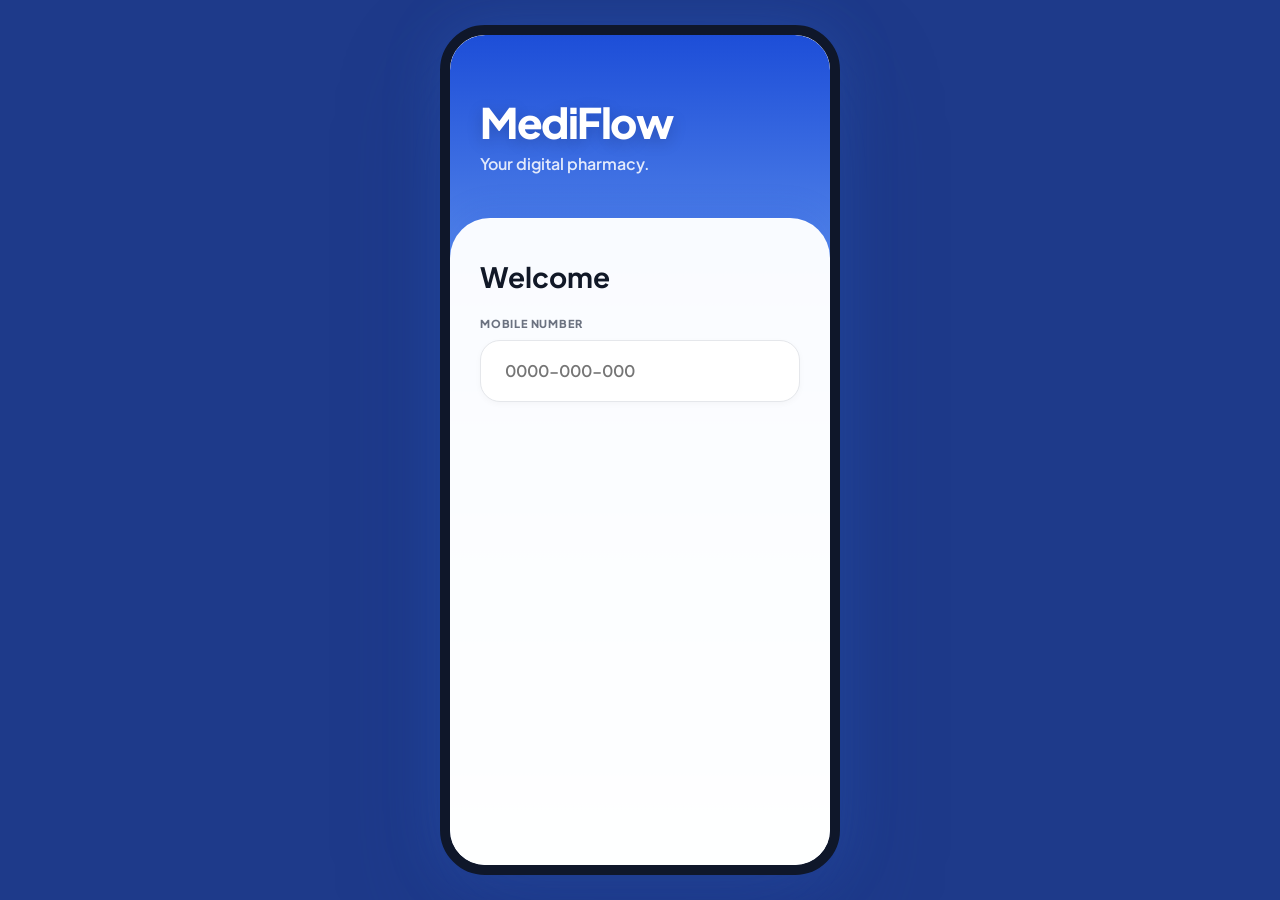
==== commit 1240b715: "Update sticky checkout inline styles for new glassmorphic background; fix pay-btn shadow proportiona" ====
--- a/index.html
+++ b/index.html
@@ -45,8 +45,8 @@
 
     <div id="sticky-checkout" class="sticky-checkout" style="z-index: 300;">
         <div>
-            <span style="font-size:12px; font-weight:600; color:#9CA3AF; text-transform:uppercase; letter-spacing:1px;">To Pay</span><br>
-            <span id="sticky-total" style="font-size:24px; font-weight:800; color:white;">₹0</span>
+            <span style="font-size:11px; font-weight:700; color:var(--c4); text-transform:uppercase; letter-spacing:1px; opacity:0.8;">To Pay</span><br>
+            <span id="sticky-total" style="font-size:20px; font-weight:800; color:var(--c5);">₹0</span>
         </div>
         <button id="sticky-btn-action" class="pay-btn-sml" onclick="handleStickyCheckout()">View Cart <i class="fa-solid fa-arrow-right" style="margin-left:8px;"></i></button>
     </div>
@@ -193,33 +193,17 @@
                         <h3 style="margin:0; font-size:18px; color:#111827; font-weight:800;">Woman Care</h3>
                         <span onclick="openCategoryView('Woman Care')" style="font-size:12px; color:var(--c4); font-weight:700; cursor:pointer;">See All</span>
                     </div>
-                    <div class="service-grid">
-                        <div class="woman-care-banner" onclick="openCategoryView('Woman Care')">
-                            <div style="flex:1; min-width:0; position:relative; z-index:1;">
-                                <p style="margin:0 0 4px; font-size:10px; font-weight:800; color:rgba(255,255,255,0.7); text-transform:uppercase; letter-spacing:1px;">🌸 Essential Care</p>
-                                <h3 style="margin:0; font-size:20px; font-weight:800; color:white; line-height:1.25;">Wellness<br>for Women</h3>
-                                <p style="margin:6px 0 0; font-size:12px; color:rgba(255,255,255,0.82); font-weight:500; line-height:1.4;">Personal hygiene &amp;<br>menstrual care</p>
-                                <div class="woman-care-explore-btn" style="margin-top:14px;">
-                                    <span style="font-size:12px; font-weight:800; color:white;">Explore Now</span>
-                                    <i class="fa-solid fa-arrow-right" style="font-size:10px; color:white;"></i>
-                                </div>
-                            </div>
-                            <div style="font-size:64px; opacity:0.28; margin-left:10px; flex-shrink:0; line-height:1;">🌺</div>
-                        </div>
-                        <div style="display:flex; flex-direction:column; gap:14px;">
-                            <div class="woman-subcat-card hygiene" onclick="openWomanSubCategory('Personal Hygiene')">
-                                <div class="icon-orb orb-woman" style="margin:0; width:46px; height:46px; font-size:20px;"><i class="fa-solid fa-soap"></i></div>
-                                <div>
-                                    <p style="margin:0; font-size:13px; font-weight:800; color:#111827; line-height:1.3;">Personal<br>Hygiene</p>
-                                </div>
-                            </div>
-                            <div class="woman-subcat-card menstrual" onclick="openWomanSubCategory('Menstrual Cycle Care')">
-                                <div class="icon-orb orb-woman-2" style="margin:0; width:46px; height:46px; font-size:20px;"><i class="fa-solid fa-droplet"></i></div>
-                                <div>
-                                    <p style="margin:0; font-size:13px; font-weight:800; color:#111827; line-height:1.3;">Menstrual<br>Cycle Care</p>
-                                </div>
+                    <div class="woman-care-banner" onclick="openCategoryView('Woman Care')" style="display:flex; align-items:center;">
+                        <div style="flex:1; min-width:0; position:relative; z-index:1;">
+                            <p style="margin:0 0 4px; font-size:10px; font-weight:800; color:rgba(255,255,255,0.7); text-transform:uppercase; letter-spacing:1px;">🌸 Essential Care</p>
+                            <h3 style="margin:0; font-size:20px; font-weight:800; color:white; line-height:1.25;">Wellness for Women</h3>
+                            <p style="margin:6px 0 0; font-size:12px; color:rgba(255,255,255,0.82); font-weight:500; line-height:1.4;">Personal hygiene &amp; menstrual care — tap to explore</p>
+                            <div class="woman-care-explore-btn" style="margin-top:14px;">
+                                <span style="font-size:12px; font-weight:800; color:white;">Explore Now</span>
+                                <i class="fa-solid fa-arrow-right" style="font-size:10px; color:white;"></i>
                             </div>
                         </div>
+                        <div style="font-size:64px; opacity:0.28; margin-left:10px; flex-shrink:0; line-height:1;">🌺</div>
                     </div>
 
                     <!-- CHILD & PEDIATRICS CARE FEATURED SECTION -->
@@ -227,33 +211,17 @@
                         <h3 style="margin:0; font-size:18px; color:#111827; font-weight:800;">Child &amp; Pediatrics Care</h3>
                         <span onclick="openCategoryView('Child &amp; Pediatrics Care')" style="font-size:12px; color:var(--c4); font-weight:700; cursor:pointer;">See All</span>
                     </div>
-                    <div class="service-grid">
-                        <div class="child-care-banner" onclick="openCategoryView('Child &amp; Pediatrics Care')">
-                            <div style="flex:1; min-width:0; position:relative; z-index:1;">
-                                <p style="margin:0 0 4px; font-size:10px; font-weight:800; color:rgba(255,255,255,0.7); text-transform:uppercase; letter-spacing:1px;">🧒 Pediatric Care</p>
-                                <h3 style="margin:0; font-size:18px; font-weight:800; color:white; line-height:1.25;">Healthy Kids,<br>Happy Life</h3>
-                                <p style="margin:6px 0 0; font-size:12px; color:rgba(255,255,255,0.82); font-weight:500; line-height:1.4;">Infant care &amp;<br>child wellness</p>
-                                <div class="woman-care-explore-btn" style="margin-top:14px;">
-                                    <span style="font-size:12px; font-weight:800; color:white;">Explore Now</span>
-                                    <i class="fa-solid fa-arrow-right" style="font-size:10px; color:white;"></i>
-                                </div>
-                            </div>
-                            <div style="font-size:64px; opacity:0.28; margin-left:10px; flex-shrink:0; line-height:1;">🧸</div>
-                        </div>
-                        <div style="display:flex; flex-direction:column; gap:14px;">
-                            <div class="woman-subcat-card hygiene" onclick="openChildSubCategory('Infant &amp; Baby Care')" style="border-top:3px solid transparent; border-image:linear-gradient(90deg,#0EA5E9,#38BDF8) 1;">
-                                <div class="icon-orb orb-child-1" style="margin:0; width:46px; height:46px; font-size:20px;"><i class="fa-solid fa-baby"></i></div>
-                                <div>
-                                    <p style="margin:0; font-size:13px; font-weight:800; color:#111827; line-height:1.3;">Infant &amp;<br>Baby Care</p>
-                                </div>
-                            </div>
-                            <div class="woman-subcat-card menstrual" onclick="openChildSubCategory('Child Nutrition')" style="border-top:3px solid transparent; border-image:linear-gradient(90deg,#6366F1,#818CF8) 1;">
-                                <div class="icon-orb orb-child-2" style="margin:0; width:46px; height:46px; font-size:20px;"><i class="fa-solid fa-apple-whole"></i></div>
-                                <div>
-                                    <p style="margin:0; font-size:13px; font-weight:800; color:#111827; line-height:1.3;">Child<br>Nutrition</p>
-                                </div>
+                    <div class="child-care-banner" onclick="openCategoryView('Child &amp; Pediatrics Care')" style="display:flex; align-items:center;">
+                        <div style="flex:1; min-width:0; position:relative; z-index:1;">
+                            <p style="margin:0 0 4px; font-size:10px; font-weight:800; color:rgba(255,255,255,0.7); text-transform:uppercase; letter-spacing:1px;">🧒 Pediatric Care</p>
+                            <h3 style="margin:0; font-size:18px; font-weight:800; color:white; line-height:1.25;">Healthy Kids, Happy Life</h3>
+                            <p style="margin:6px 0 0; font-size:12px; color:rgba(255,255,255,0.82); font-weight:500; line-height:1.4;">Infant care &amp; child wellness — tap to explore</p>
+                            <div class="woman-care-explore-btn" style="margin-top:14px;">
+                                <span style="font-size:12px; font-weight:800; color:white;">Explore Now</span>
+                                <i class="fa-solid fa-arrow-right" style="font-size:10px; color:white;"></i>
                             </div>
                         </div>
+                        <div style="font-size:64px; opacity:0.28; margin-left:10px; flex-shrink:0; line-height:1;">🧸</div>
                     </div>
 
                     <!-- SUGGESTED FOR YOU SECTION -->
@@ -282,8 +250,11 @@
 
             <!-- CATEGORY TAB -->
             <div id="tab-category" class="content-view">
-                <div style="margin-bottom:20px; margin-top:10px;"><h3 style="margin:0; font-size:18px; color:#111827; font-weight:800;">Shop by Category</h3></div>
-                <div id="all-cats-grid" class="service-grid"></div>
+                <div style="margin-bottom:14px; margin-top:10px;"><h3 style="margin:0; font-size:18px; color:#111827; font-weight:800;">Shop by Category</h3></div>
+                <!-- Sliding section tab pills (same style as Daily Needs) -->
+                <div class="daily-needs-tabs category-slider" id="cat-section-tabs"></div>
+                <!-- Content for selected category section -->
+                <div id="cat-section-content" class="service-grid" style="margin-top:16px;"></div>
             </div>
 
             <!-- DOCTOR TAB -->
--- a/style.css
+++ b/style.css
@@ -13,36 +13,36 @@
     --bg-color: #F0F4FF;
 }
 
-* { box-sizing: border-box; -webkit-tap-highlight-color: transparent; font-family: 'Plus Jakarta Sans', sans-serif; }
+* { box-sizing: border-box; -webkit-tap-highlight-color: transparent; font-family: 'Plus Jakarta Sans', sans-serif; -webkit-font-smoothing: antialiased; }
 
 .category-slider { display: flex; gap: 14px; overflow-x: auto; padding-bottom: 15px; margin: 0 -20px; padding: 5px 20px 15px; -webkit-overflow-scrolling: touch; overscroll-behavior-x: contain; will-change: scroll-position; }
 .category-slider::-webkit-scrollbar { display: none; }
 
-.slider-card { min-width: 105px; background: white; border: 1.5px solid #F3F4F6; border-radius: 22px; padding: 18px 10px; text-align: center; box-shadow: 0 4px 12px rgba(0,0,0,0.04); flex-shrink: 0; cursor: pointer; transition: transform 0.2s cubic-bezier(0.16,1,0.3,1), border-color 0.2s, box-shadow 0.2s; will-change: transform; }
+.slider-card { min-width: 115px; background: white; border: 1.5px solid #F3F4F6; border-radius: 26px; padding: 22px 14px; text-align: center; box-shadow: 0 4px 16px rgba(0,0,0,0.05); flex-shrink: 0; cursor: pointer; transition: transform 0.2s cubic-bezier(0.16,1,0.3,1), border-color 0.2s, box-shadow 0.2s; will-change: transform; }
 .slider-card:active { transform: scale(0.95); border-color: var(--c3); box-shadow: 0 2px 6px rgba(59, 130, 246, 0.12); }
-.slider-card .icon-orb { width: 48px; height: 48px; margin: 0 auto 12px; font-size: 20px; }
-.slider-card h4 { margin: 0; font-size: 13px; color: #111827; font-weight: 700; }
+.slider-card .icon-orb { width: 54px; height: 54px; margin: 0 auto 14px; font-size: 23px; }
+.slider-card h4 { margin: 0; font-size: 13px; color: #111827; font-weight: 700; letter-spacing: 0.1px; }
 
 /* ── Profile tab: section labels and wishlist heart button ── */
-.profile-section-label { font-size: 15px; font-weight: 800; color: #111827; text-transform: none; letter-spacing: 0; margin: 20px 0 10px; display: block; }
+.profile-section-label { font-size: 13px; font-weight: 800; color: #111827; text-transform: none; letter-spacing: 0; margin: 24px 0 12px; display: block; }
 .wish-btn { background: none; border: none; padding: 4px; cursor: pointer; line-height: 1; transition: transform 0.2s; }
 .wish-btn:active { transform: scale(0.85); }
 
 /* ── Profile tab: hero header (white background, clean) ── */
 .profile-tab-view { padding-top: 0 !important; padding-bottom: 0 !important; }
-.profile-hero { margin: 0 -20px 0; padding: 22px 22px 20px; background: white; display: flex; align-items: center; gap: 16px; border-bottom: 1px solid #F3F4F6; }
+.profile-hero { margin: 0 -20px 0; padding: 28px 24px 24px; background: white; display: flex; align-items: center; gap: 18px; border-bottom: 1px solid #F3F4F6; }
 .profile-avatar-wrap { flex-shrink: 0; }
-.profile-avatar { width: 64px; height: 64px; border-radius: 50%; background: linear-gradient(135deg, var(--c4), var(--c3)); border: none; display: flex; align-items: center; justify-content: center; font-size: 26px; font-weight: 800; color: white; letter-spacing: 0; box-shadow: 0 6px 18px rgba(29, 78, 216, 0.35); }
+.profile-avatar { width: 76px; height: 76px; border-radius: 50%; background: linear-gradient(135deg, var(--c4), var(--c3)); border: none; display: flex; align-items: center; justify-content: center; font-size: 30px; font-weight: 800; color: white; letter-spacing: 0; box-shadow: 0 8px 24px rgba(29, 78, 216, 0.40); }
 .profile-hero-info { flex: 1; min-width: 0; }
-.profile-hero-name { margin: 0; font-size: 20px; font-weight: 800; color: #111827; white-space: nowrap; overflow: hidden; text-overflow: ellipsis; }
-.profile-hero-sub { margin: 5px 0 0; font-size: 13px; color: var(--gray-text); font-weight: 500; }
+.profile-hero-name { margin: 0; font-size: 18px; font-weight: 800; color: #111827; white-space: nowrap; overflow: hidden; text-overflow: ellipsis; letter-spacing: -0.3px; }
+.profile-hero-sub { margin: 6px 0 0; font-size: 14px; color: var(--gray-text); font-weight: 500; }
 
 /* ── Profile quick action cards (3 box cards) ── */
-.profile-quick-actions { display: flex; gap: 12px; padding: 18px 0 4px; }
-.profile-quick-btn { display: flex; flex-direction: column; align-items: center; justify-content: center; gap: 10px; cursor: pointer; flex: 1; background: white; border-radius: 18px; padding: 18px 8px 16px; border: 1.5px solid #F3F4F6; box-shadow: 0 2px 8px rgba(0,0,0,0.04); transition: transform 0.2s cubic-bezier(0.16,1,0.3,1); will-change: transform; }
+.profile-quick-actions { display: flex; gap: 12px; padding: 20px 0 4px; }
+.profile-quick-btn { display: flex; flex-direction: column; align-items: center; justify-content: center; gap: 11px; cursor: pointer; flex: 1; background: white; border-radius: 22px; padding: 22px 10px 20px; border: 1.5px solid #F3F4F6; box-shadow: 0 4px 14px rgba(0,0,0,0.05); transition: transform 0.2s cubic-bezier(0.16,1,0.3,1); will-change: transform; }
 .profile-quick-btn:active { transform: scale(0.92); }
-.profile-quick-icon { width: 48px; height: 48px; border-radius: 16px; display: flex; align-items: center; justify-content: center; font-size: 19px; }
-.profile-quick-btn span { font-size: 11px; font-weight: 700; color: #374151; text-align: center; line-height: 1.4; }
+.profile-quick-icon { width: 52px; height: 52px; border-radius: 18px; display: flex; align-items: center; justify-content: center; font-size: 21px; }
+.profile-quick-btn span { font-size: 12px; font-weight: 700; color: #374151; text-align: center; line-height: 1.4; letter-spacing: 0.1px; }
 
 /* ── Profile cash / gift card ── */
 .profile-cash-card { background: linear-gradient(135deg, var(--c4) 0%, var(--c3) 100%); border: none; border-radius: 20px; padding: 16px 18px 14px; margin-top: 18px; box-shadow: 0 8px 24px rgba(29, 78, 216, 0.30); }
@@ -53,23 +53,23 @@
 .profile-add-balance-btn:active { background: #F9FAFB; }
 
 /* ── Profile menu card (grouped list) ── */
-.profile-menu-card { background: white; border-radius: 20px; overflow: hidden; box-shadow: 0 4px 16px rgba(0,0,0,0.04); border: 1px solid #F3F4F6; }
-.profile-menu-item { display: flex; align-items: center; padding: 16px 18px; cursor: pointer; transition: background 0.15s; }
+.profile-menu-card { background: white; border-radius: 22px; overflow: hidden; box-shadow: 0 6px 20px rgba(0,0,0,0.05); border: 1px solid #F3F4F6; }
+.profile-menu-item { display: flex; align-items: center; padding: 18px 20px; cursor: pointer; transition: background 0.15s; font-size: 15px; }
 .profile-menu-item:active { background: #F9FAFB; }
-.profile-menu-divider { height: 1px; background: #F3F4F6; margin: 0 18px; }
+.profile-menu-divider { height: 1px; background: #F3F4F6; margin: 0 20px; }
 
 /* ── Profile logout card ── */
 .profile-logout-card { margin-top: 20px; }
 
 /* ── Home section "See All" link ── */
-.section-see-all { font-size: 12px; color: var(--c4); font-weight: 700; cursor: pointer; }
+.section-see-all { font-size: 13px; color: var(--c4); font-weight: 700; cursor: pointer; letter-spacing: 0.2px; }
 .section-see-all:active { opacity: 0.7; }
 
 /* ── Category tab: section labels, featured banners, mini cards ── */
-.cat-section-label { font-size: 12px; font-weight: 800; color: #374151; text-transform: uppercase; letter-spacing: 0.8px; grid-column: span 2; display: flex; align-items: center; margin: 16px 0 4px; }
-.cat-banner-card { grid-column: span 2; min-height: 86px; display: flex; flex-direction: row; align-items: center; justify-content: space-between; padding: 18px 20px; border-radius: 24px; cursor: pointer; transition: transform 0.25s cubic-bezier(0.16, 1, 0.3, 1); border: none; margin-bottom: 2px; }
+.cat-section-label { font-size: 11px; font-weight: 800; color: #374151; text-transform: uppercase; letter-spacing: 1.5px; grid-column: span 2; display: flex; align-items: center; margin: 18px 0 6px; }
+.cat-banner-card { grid-column: span 2; min-height: 92px; display: flex; flex-direction: row; align-items: center; justify-content: space-between; padding: 20px 22px; border-radius: 26px; cursor: pointer; transition: transform 0.25s cubic-bezier(0.16, 1, 0.3, 1); border: none; margin-bottom: 2px; }
 .cat-banner-card:active { transform: scale(0.97); }
-.cat-mini-card { min-height: 120px !important; text-align: center; align-items: center; justify-content: center; }
+.cat-mini-card { min-height: 128px !important; text-align: center; align-items: center; justify-content: center; }
 
 ::-webkit-scrollbar { width: 0px; height: 0px; background: transparent; }
 
@@ -91,9 +91,9 @@
 .auth-bg { background: linear-gradient(180deg, var(--c4) 0%, var(--c2) 60%, var(--c1) 100%); padding: 60px 30px; z-index: 200; }
 .glass-sheet { position: absolute; bottom: 0; left: 0; right: 0; top: 22%; background: rgba(255, 255, 255, 0.97); border-top-left-radius: 40px; border-top-right-radius: 40px; padding: 40px 30px; box-shadow: 0 -8px 30px rgba(29, 78, 216, 0.10); border-top: 1px solid rgba(255,255,255,0.8); overflow-y: auto; -webkit-overflow-scrolling: touch; }
 
-.input-group { margin-bottom: 22px; }
-.input-group label { display: block; font-size: 11px; font-weight: 800; color: var(--gray-text); margin-bottom: 10px; text-transform: uppercase; letter-spacing: 0.5px; }
-.input-group input { width: 100%; height: 58px; background: white; border: 1.5px solid #E5E7EB; border-radius: 18px; padding: 0 22px; font-size: 16px; font-weight: 600; outline: none; transition: border-color 0.25s ease, box-shadow 0.25s ease, transform 0.25s ease; color: #1F2937; box-shadow: 0 2px 4px rgba(0,0,0,0.02); }
+.input-group { margin-bottom: 24px; }
+.input-group label { display: block; font-size: 11px; font-weight: 800; color: var(--gray-text); margin-bottom: 10px; text-transform: uppercase; letter-spacing: 0.8px; }
+.input-group input { width: 100%; height: 62px; background: white; border: 1.5px solid #E5E7EB; border-radius: 20px; padding: 0 24px; font-size: 16px; font-weight: 600; outline: none; transition: border-color 0.25s ease, box-shadow 0.25s ease, transform 0.25s ease; color: #1F2937; box-shadow: 0 2px 6px rgba(0,0,0,0.03); }
 .input-group input:focus { border-color: var(--c3); box-shadow: 0 0 0 4px rgba(59, 130, 246, 0.15); transform: translateY(-2px); }
 .error-hint { color: var(--error); font-size: 11px; font-weight: 700; margin-top: 6px; display: none; }
 .otp-box:focus { border-color: var(--c3) !important; box-shadow: 0 0 0 4px rgba(59, 130, 246, 0.15); }
@@ -102,66 +102,105 @@
 .gender-chip { flex: 1; padding: 16px; border-radius: 18px; background: white; border: 1.5px solid #E5E7EB; text-align: center; font-size: 14px; font-weight: 700; color: var(--gray-text); cursor: pointer; transition: transform 0.2s cubic-bezier(0.4, 0, 0.2, 1), border-color 0.2s, box-shadow 0.2s, background 0.2s, color 0.2s; box-shadow: 0 2px 4px rgba(0,0,0,0.02); }
 .gender-chip.selected { background: linear-gradient(135deg, var(--c1), #fff); border-color: var(--c3); color: var(--c5); transform: translateY(-3px); box-shadow: 0 6px 14px rgba(59, 130, 246, 0.15); }
 
-.header-aura { position: absolute; top: 0; left: 0; right: 0; height: 196px; background: linear-gradient(135deg, var(--c5) 0%, var(--c4) 60%, #2563EB 100%); border-bottom-left-radius: 36px; border-bottom-right-radius: 36px; padding: 44px 22px 0; color: white; z-index: 50; box-shadow: 0 8px 32px rgba(30, 58, 138, 0.35), 0 0 40px rgba(59, 130, 246, 0.15); transition: height 0.35s cubic-bezier(0.16, 1, 0.3, 1), border-radius 0.35s cubic-bezier(0.16, 1, 0.3, 1); overflow: hidden; will-change: height; }
+.header-aura { position: absolute; top: 0; left: 0; right: 0; height: 214px; background: linear-gradient(135deg, var(--c5) 0%, var(--c4) 60%, #2563EB 100%); border-bottom-left-radius: 38px; border-bottom-right-radius: 38px; padding: 50px 24px 0; color: white; z-index: 50; box-shadow: 0 10px 36px rgba(30, 58, 138, 0.38), 0 0 48px rgba(59, 130, 246, 0.18); transition: height 0.35s cubic-bezier(0.16, 1, 0.3, 1), border-radius 0.35s cubic-bezier(0.16, 1, 0.3, 1); overflow: hidden; will-change: height; }
 .header-aura::after { content: ''; position: absolute; bottom: -30px; right: -20px; width: 160px; height: 160px; background: radial-gradient(circle, rgba(147, 197, 253, 0.25) 0%, transparent 70%); pointer-events: none; }
-.header-aura.compact { height: 108px; border-bottom-left-radius: 28px; border-bottom-right-radius: 28px; }
+.header-aura.compact { height: 112px; border-bottom-left-radius: 30px; border-bottom-right-radius: 30px; }
 .header-aura.compact #header-location-row { display: none; }
-.search-container { margin-top: 22px; position: relative; z-index: 100; transition: opacity 0.35s cubic-bezier(0.16, 1, 0.3, 1), transform 0.35s cubic-bezier(0.16, 1, 0.3, 1); }
+.search-container { margin-top: 24px; position: relative; z-index: 100; transition: opacity 0.35s cubic-bezier(0.16, 1, 0.3, 1), transform 0.35s cubic-bezier(0.16, 1, 0.3, 1); }
 .header-aura.compact .search-container { opacity: 0; transform: translateY(-20px); pointer-events: none; }
 .search-container:focus-within { transform: translateY(-2px) scale(1.02); }
-.search-input { width: 100%; height: 46px; background: rgba(255, 255, 255, 0.15); border: 1px solid rgba(255, 255, 255, 0.3); border-radius: 23px; padding: 0 18px 0 50px; font-size: 14px; font-weight: 600; box-shadow: 0 4px 14px rgba(0,0,0,0.04); outline: none; color: white; transition: background 0.25s ease, border-color 0.25s ease; backdrop-filter: blur(8px); }
+.search-input { width: 100%; height: 52px; background: rgba(255, 255, 255, 0.15); border: 1px solid rgba(255, 255, 255, 0.3); border-radius: 26px; padding: 0 20px 0 54px; font-size: 15px; font-weight: 600; box-shadow: 0 4px 16px rgba(0,0,0,0.06); outline: none; color: white; transition: background 0.25s ease, border-color 0.25s ease; }
 .search-input:focus { background: rgba(255, 255, 255, 0.25); border-color: rgba(255, 255, 255, 0.6); }
 .search-input::placeholder { color: rgba(255, 255, 255, 0.7); font-weight: 500; }
-.search-icon { position: absolute; left: 18px; top: 14px; color: rgba(255, 255, 255, 0.9); font-size: 16px; }
-
-#main-scroll { position: absolute; top: 0; left: 0; width: 100%; height: 100%; overflow-y: auto; padding-top: 196px; padding-bottom: 90px; -webkit-overflow-scrolling: touch; overscroll-behavior-y: contain; }
+.search-icon { position: absolute; left: 20px; top: 17px; color: rgba(255, 255, 255, 0.9); font-size: 17px; z-index: 2; }
+
+#main-scroll { position: absolute; top: 0; left: 0; width: 100%; height: 100%; overflow-y: auto; padding-top: 214px; padding-bottom: 110px; -webkit-overflow-scrolling: touch; overscroll-behavior-y: contain; }
 
 .service-grid { display: grid; grid-template-columns: 1fr 1fr; gap: 16px; }
-.glass-card { background: #FFFFFF; border: 1px solid rgba(219, 234, 254, 0.8); border-radius: 28px; padding: 22px; box-shadow: 0 4px 14px rgba(29, 78, 216, 0.06); display: flex; flex-direction: column; justify-content: space-between; min-height: 180px; cursor: pointer; position: relative; transition: transform 0.25s cubic-bezier(0.16, 1, 0.3, 1); will-change: transform; }
+.glass-card { background: #FFFFFF; border: 1px solid rgba(219, 234, 254, 0.8); border-radius: 32px; padding: 26px; box-shadow: 0 6px 18px rgba(29, 78, 216, 0.07); display: flex; flex-direction: column; justify-content: space-between; min-height: 188px; cursor: pointer; position: relative; transition: transform 0.25s cubic-bezier(0.16, 1, 0.3, 1); will-change: transform; }
 .glass-card:active { transform: scale(0.96); }
-.glass-card h3 { color: #111827; margin: 0; font-size: 16px; font-weight: 800; }
-.wide { grid-column: span 2; min-height: 105px; flex-direction: row; align-items: center; margin-bottom: 8px; }
-.icon-orb { width: 52px; height: 52px; border-radius: 18px; display: flex; align-items: center; justify-content: center; font-size: 22px; flex-shrink: 0; margin-bottom: 15px; box-shadow: 0 8px 15px rgba(0,0,0,0.04); }
+.glass-card h3 { color: #111827; margin: 0; font-size: 14px; font-weight: 800; letter-spacing: -0.2px; }
+.wide { grid-column: span 2; min-height: 108px; flex-direction: row; align-items: center; margin-bottom: 8px; }
+.icon-orb { width: 58px; height: 58px; border-radius: 20px; display: flex; align-items: center; justify-content: center; font-size: 24px; flex-shrink: 0; margin-bottom: 18px; box-shadow: 0 8px 16px rgba(0,0,0,0.05); }
 .orb-1 { background: linear-gradient(135deg, #DBEAFE, #BFDBFE); color: var(--c5); }
 .orb-2 { background: linear-gradient(135deg, #EDE9FE, #DDD6FE); color: #6D28D9; }
 .orb-3 { background: linear-gradient(135deg, #E0F2FE, #BAE6FD); color: #0369A1; }
 .orb-woman { background: linear-gradient(135deg, #FCE7F3, #FBCFE8); color: #BE185D; }
 .orb-woman-2 { background: linear-gradient(135deg, #F5F3FF, #EDE9FE); color: #7C3AED; }
-.wide .icon-orb { margin-bottom: 0; margin-right: 18px; }
+.wide .icon-orb { margin-bottom: 0; margin-right: 20px; }
 .rx-badge { position: absolute; top: 16px; right: 16px; background: var(--error-bg); color: var(--error); padding: 4px 10px; border-radius: 10px; font-size: 11px; font-weight: 800; letter-spacing: 0.5px; box-shadow: 0 4px 10px rgba(255, 94, 94, 0.15); }
 
-.add-btn { width: 100%; background: var(--c1); color: var(--c5); border: 1px solid var(--c2); padding: 12px; border-radius: 14px; font-weight: 800; margin-top: 15px; cursor: pointer; transition: background 0.18s ease, color 0.18s ease, transform 0.18s ease; font-size: 13px; }
+.add-btn { width: 100%; background: var(--c1); color: var(--c5); border: 1px solid var(--c2); padding: 14px; border-radius: 16px; font-weight: 800; margin-top: 16px; cursor: pointer; transition: background 0.18s ease, color 0.18s ease, transform 0.18s ease; font-size: 14px; letter-spacing: 0.4px; }
 .add-btn:active { background: var(--c3); color: white; transform: scale(0.95); }
-.pay-btn { width: 100%; height: 62px; background: linear-gradient(135deg, var(--c5), var(--c4)); color: white; border: none; border-radius: 20px; font-size: 17px; font-weight: 800; box-shadow: 0 10px 24px rgba(30, 58, 138, 0.28); margin-top: 20px; transition: transform 0.18s ease, box-shadow 0.18s ease; letter-spacing: 0.5px; }
+.pay-btn { width: 100%; height: 60px; background: linear-gradient(135deg, var(--c5), var(--c4)); color: white; border: none; border-radius: 22px; font-size: 15px; font-weight: 800; box-shadow: 0 10px 24px rgba(30, 58, 138, 0.30); margin-top: 20px; transition: transform 0.18s ease, box-shadow 0.18s ease; letter-spacing: 0.8px; }
 .pay-btn:active { transform: scale(0.96); box-shadow: 0 6px 12px rgba(30, 58, 138, 0.18); }
 
-.address-bar { display: flex; align-items: center; background: white; padding: 18px; border-radius: 22px; margin-bottom: 25px; border: 1.5px solid var(--c2); cursor: pointer; transition: transform 0.2s cubic-bezier(0.16,1,0.3,1); box-shadow: 0 4px 14px rgba(59, 130, 246, 0.06); }
+.address-bar { display: flex; align-items: center; background: white; padding: 20px; border-radius: 24px; margin-bottom: 28px; border: 1.5px solid var(--c2); cursor: pointer; transition: transform 0.2s cubic-bezier(0.16,1,0.3,1); box-shadow: 0 4px 16px rgba(59, 130, 246, 0.07); }
 .address-bar:active { transform: scale(0.97); }
-.cart-section-title { font-size: 13px; font-weight: 800; color: var(--gray-text); margin: 25px 0 12px; text-transform: uppercase; letter-spacing: 1px; }
-.cart-item { display: flex; justify-content: space-between; align-items: center; padding: 18px; background: white; border-radius: 20px; margin-bottom: 12px; border: 1px solid #F3F4F6; box-shadow: 0 2px 6px rgba(0,0,0,0.02); transition: transform 0.18s ease; gap: 15px;}
-.bill-details-card { background: white; padding: 22px; border-radius: 24px; margin-bottom: 72px; box-shadow: 0 8px 25px rgba(0,0,0,0.04); border: 1px solid #F3F4F6; }
-.bill-row { display: flex; justify-content: space-between; margin-bottom: 14px; font-size: 14px; color: #4B5563; font-weight: 500; }
-.bill-row.total { font-size: 19px; font-weight: 800; color: #111827; margin-top: 18px; padding-top: 18px; border-top: 2px dashed #E5E7EB; }
+.cart-section-title { font-size: 11px; font-weight: 800; color: var(--gray-text); margin: 28px 0 14px; text-transform: uppercase; letter-spacing: 1.5px; }
+.cart-item { display: flex; justify-content: space-between; align-items: center; padding: 20px; background: white; border-radius: 22px; margin-bottom: 12px; border: 1px solid #F3F4F6; box-shadow: 0 2px 8px rgba(0,0,0,0.03); transition: transform 0.18s ease; gap: 15px;}
+.bill-details-card { background: white; padding: 26px; border-radius: 26px; margin-bottom: 72px; box-shadow: 0 8px 28px rgba(0,0,0,0.05); border: 1px solid #F3F4F6; }
+.bill-row { display: flex; justify-content: space-between; margin-bottom: 15px; font-size: 15px; color: #4B5563; font-weight: 500; }
+.bill-row.total { font-size: 17px; font-weight: 800; color: #111827; margin-top: 20px; padding-top: 20px; border-top: 2px dashed #E5E7EB; letter-spacing: -0.3px; }
 .text-success { color: var(--success); font-weight: 700; background: var(--success-bg); padding: 2px 8px; border-radius: 8px; font-size: 12px; }
 
-.qty-controls { display: flex; align-items: center; gap: 10px; background: #F3F4F6; padding: 6px 10px; border-radius: 14px; }
-.qty-btn { width: 28px; height: 28px; display: flex; align-items: center; justify-content: center; background: white; border-radius: 8px; font-weight: 800; cursor: pointer; box-shadow: 0 2px 5px rgba(0,0,0,0.05); transition: 0.2s; }
+.qty-controls { display: flex; align-items: center; gap: 10px; background: #F3F4F6; padding: 7px 12px; border-radius: 16px; }
+.qty-btn { width: 32px; height: 32px; display: flex; align-items: center; justify-content: center; background: white; border-radius: 10px; font-weight: 800; cursor: pointer; box-shadow: 0 2px 6px rgba(0,0,0,0.06); transition: 0.2s; font-size: 15px; }
 .qty-btn:active { transform: scale(0.9); background: var(--c1); }
-.qty-num { font-size: 14px; font-weight: 800; color: var(--c5); min-width: 14px; text-align: center; }
+.qty-num { font-size: 15px; font-weight: 800; color: var(--c5); min-width: 16px; text-align: center; }
 
 .legal-footer { margin-top: 25px; padding: 15px; background: #FFFBEB; border: 1px solid #FDE68A; border-radius: 16px; font-size: 11px; color: #92400E; font-weight: 600; line-height: 1.5; text-align: center; }
 .legal-footer i { margin-right: 5px; color: #D97706; font-size: 14px; }
 .pharmacist-check { display: flex; align-items: center; gap: 10px; margin-top: 15px; padding: 12px; background: rgba(59, 130, 246, 0.1); border-radius: 14px; color: var(--c5); font-size: 12px; font-weight: 700; }
 .pharmacist-check i { font-size: 18px; color: var(--c3); }
 
-.sticky-checkout { position: absolute; bottom: 62px; left: 20px; right: 20px; background: #111827; padding: 18px 25px; border-radius: 25px; box-shadow: 0 12px 30px rgba(17, 24, 39, 0.22); z-index: 300; display: none; color: white; border: 1px solid rgba(255,255,255,0.1); transition: bottom 0.35s cubic-bezier(0.16, 1, 0.3, 1); will-change: transform; }
+.sticky-checkout { position: absolute; bottom: 90px; left: 20px; right: 20px; background: rgba(219, 234, 254, 0.55); backdrop-filter: blur(18px); -webkit-backdrop-filter: blur(18px); padding: 12px 16px; border-radius: 22px; box-shadow: 0 8px 24px rgba(29, 78, 216, 0.18), inset 0 1px 0 rgba(255,255,255,0.6); z-index: 300; display: none; color: var(--c5); border: 1px solid rgba(147, 197, 253, 0.5); transition: bottom 0.35s cubic-bezier(0.16, 1, 0.3, 1); will-change: transform; }
 .sticky-checkout.show { display: flex; justify-content: space-between; align-items: center; animation: slideUp 0.3s cubic-bezier(0.16, 1, 0.3, 1) forwards; }
-.pay-btn-sml { background: linear-gradient(135deg, var(--c3), var(--c4)); color: white; border: none; padding: 14px 28px; border-radius: 16px; font-weight: 800; font-size: 15px; box-shadow: 0 6px 16px rgba(59, 130, 246, 0.28); transition: transform 0.18s ease, box-shadow 0.18s ease; cursor: pointer;}
+.pay-btn-sml { background: linear-gradient(135deg, var(--c4), var(--c5)); color: white; border: none; padding: 10px 20px; border-radius: 14px; font-weight: 800; font-size: 13px; box-shadow: 0 4px 14px rgba(29, 78, 216, 0.30); transition: transform 0.18s ease, box-shadow 0.18s ease; cursor: pointer; letter-spacing: 0.3px;}
 .pay-btn-sml:active { transform: scale(0.95); }
 
-.nav-dock { position: absolute; bottom: 0; left: 0; width: 100%; height: 68px; background: rgba(255, 255, 255, 0.97); border-top-left-radius: 26px; border-top-right-radius: 26px; display: flex; justify-content: space-around; align-items: center; box-shadow: 0 -4px 24px rgba(29, 78, 216, 0.10); z-index: 100; border-top: 1px solid rgba(219, 234, 254, 0.8); padding-bottom: 6px; backdrop-filter: blur(12px); }
-.nav-item { color: #9CA3AF; font-size: 19px; cursor: pointer; transition: transform 0.25s cubic-bezier(0.4, 0, 0.2, 1), color 0.25s, background 0.25s, box-shadow 0.25s, filter 0.25s; position: relative; width: 42px; height: 42px; display: flex; align-items: center; justify-content: center; border-radius: 15px; will-change: transform; }
-.nav-item.active { background: linear-gradient(135deg, var(--c4), var(--c3)); color: var(--white); transform: translateY(-8px); box-shadow: 0 8px 24px rgba(29, 78, 216, 0.45), 0 0 30px rgba(59, 130, 246, 0.30); border: none; filter: drop-shadow(0 4px 8px rgba(59, 130, 246, 0.4)); }
+/* ── Nav dock: light cool frosted-glass floating bar ── */
+.nav-dock {
+    position: absolute;
+    bottom: 12px;
+    left: 12px;
+    right: 12px;
+    width: auto;
+    height: 70px;
+    background: rgba(219, 234, 254, 0.72);
+    border-radius: 32px;
+    display: flex;
+    justify-content: space-around;
+    align-items: center;
+    box-shadow: 0 10px 36px rgba(29, 78, 216, 0.20), 0 0 0 1px rgba(147, 197, 253, 0.45), inset 0 1px 0 rgba(255,255,255,0.80);
+    z-index: 100;
+    padding: 0 8px;
+    backdrop-filter: blur(24px);
+    -webkit-backdrop-filter: blur(24px);
+}
+/* Each tab item */
+.nav-item {
+    color: rgba(30, 58, 138, 0.45);
+    font-size: 19px;
+    cursor: pointer;
+    transition: transform 0.22s cubic-bezier(0.4, 0, 0.2, 1), color 0.22s, background 0.22s, box-shadow 0.22s;
+    position: relative;
+    width: 50px;
+    height: 50px;
+    display: flex;
+    align-items: center;
+    justify-content: center;
+    border-radius: 20px;
+    will-change: transform;
+    flex-shrink: 0;
+}
+/* Active item: blue pill with soft glow */
+.nav-item.active {
+    background: linear-gradient(135deg, #1D4ED8, #3B82F6);
+    color: #ffffff;
+    box-shadow: 0 6px 20px rgba(59, 130, 246, 0.50), 0 2px 8px rgba(29, 78, 216, 0.30);
+}
+.nav-item:active { transform: scale(0.88); }
 
 /* ─────────────────────────────────────────────────────────────────────────
    ADDRESS / MAP SCREEN  — Full-screen Mapbox + animated bottom sheet
@@ -277,7 +316,7 @@
     100% { box-shadow: 0 0 0 0 rgba(37, 99, 235, 0); }
 }
 
-#toast { position: absolute; bottom: 120px; left: 50%; transform: translateX(-50%) translateY(20px); background: #111827; color: white; padding: 14px 28px; border-radius: 30px; font-size: 13px; font-weight: 600; opacity: 0; transition: opacity 0.3s cubic-bezier(0.16, 1, 0.3, 1), transform 0.3s cubic-bezier(0.16, 1, 0.3, 1); pointer-events: none; z-index: 300; box-shadow: 0 10px 24px rgba(0,0,0,0.18); white-space: nowrap; border: 1px solid rgba(255,255,255,0.1); will-change: transform, opacity; }
+#toast { position: absolute; bottom: 130px; left: 50%; transform: translateX(-50%) translateY(20px); background: #111827; color: white; padding: 15px 32px; border-radius: 32px; font-size: 14px; font-weight: 600; opacity: 0; transition: opacity 0.3s cubic-bezier(0.16, 1, 0.3, 1), transform 0.3s cubic-bezier(0.16, 1, 0.3, 1); pointer-events: none; z-index: 300; box-shadow: 0 12px 28px rgba(0,0,0,0.20); white-space: nowrap; border: 1px solid rgba(255,255,255,0.1); will-change: transform, opacity; }
 #toast.show { opacity: 1; transform: translateX(-50%) translateY(0); }
 
 .upload-zone { border: 2.5px dashed var(--c3); border-radius: 28px; padding: 45px 20px; text-align: center; background: rgba(59, 130, 246, 0.05); cursor: pointer; transition: border-color 0.25s ease, background 0.25s ease; margin-top: 25px; display: flex; flex-direction: column; align-items: center; justify-content: center; min-height: 220px; }
@@ -295,12 +334,12 @@
 .mode-card { flex: 1; padding: 22px; background: white; border: 1.5px solid #E5E7EB; border-radius: 24px; text-align: center; cursor: pointer; transition: transform 0.25s cubic-bezier(0.16, 1, 0.3, 1), border-color 0.2s, box-shadow 0.2s, background 0.2s, color 0.2s; font-weight: 700; color: var(--gray-text); }
 .mode-card.active { border-color: var(--c3); background: linear-gradient(135deg, var(--c1), white); color: var(--c5); transform: translateY(-4px); box-shadow: 0 8px 18px rgba(59, 130, 246, 0.14); }
 
-.section-label { font-size: 12px; font-weight: 800; color: var(--gray-text); display: block; margin: 25px 0 15px; text-transform: uppercase; letter-spacing: 1px; }
-.select-chip { padding: 16px; background: white; border: 1.5px solid #E5E7EB; border-radius: 18px; text-align: center; font-size: 14px; font-weight: 700; cursor: pointer; transition: transform 0.2s ease, border-color 0.2s ease, background 0.2s ease, color 0.2s ease, box-shadow 0.2s ease; color: var(--gray-text); }
-.select-chip.active { border-color: var(--c3); background: var(--c1); color: var(--c5); box-shadow: 0 6px 14px rgba(59, 130, 246, 0.14); transform: translateY(-2px); }
-
-.order-history-card { background: white; border-radius: 20px; padding: 18px; margin-bottom: 12px; border: 1.5px solid #E5E7EB; box-shadow: 0 4px 10px rgba(0,0,0,0.02); }
-.status-badge { font-size: 10px; font-weight: 800; padding: 4px 8px; border-radius: 8px; text-transform: uppercase; }
+.section-label { font-size: 11px; font-weight: 800; color: var(--gray-text); display: block; margin: 28px 0 16px; text-transform: uppercase; letter-spacing: 1.5px; }
+.select-chip { padding: 17px; background: white; border: 1.5px solid #E5E7EB; border-radius: 20px; text-align: center; font-size: 14px; font-weight: 700; cursor: pointer; transition: transform 0.2s ease, border-color 0.2s ease, background 0.2s ease, color 0.2s ease, box-shadow 0.2s ease; color: var(--gray-text); }
+.select-chip.active { border-color: var(--c3); background: var(--c1); color: var(--c5); box-shadow: 0 6px 16px rgba(59, 130, 246, 0.14); transform: translateY(-2px); }
+
+.order-history-card { background: white; border-radius: 24px; padding: 22px; margin-bottom: 14px; border: 1.5px solid #E5E7EB; box-shadow: 0 4px 14px rgba(0,0,0,0.03); }
+.status-badge { font-size: 11px; font-weight: 800; padding: 5px 10px; border-radius: 10px; text-transform: uppercase; letter-spacing: 0.3px; }
 .status-pending { background: #FEF3C7; color: #D97706; }
 .status-paid { background: var(--success-bg); color: var(--success); }
 
@@ -452,12 +491,12 @@
 }
 /* Step text */
 .ot-step-text { flex: 1; padding-top: 6px; }
-.ot-step-title { font-size: 14px; font-weight: 700; color: #9CA3AF; margin: 0; transition: color 0.3s; }
+.ot-step-title { font-size: 15px; font-weight: 700; color: #9CA3AF; margin: 0; transition: color 0.3s; }
 .ot-step.done .ot-step-title, .ot-step.active .ot-step-title { color: #111827; }
 .ot-step.active .ot-step-title { font-weight: 800; }
-.ot-step-sub { font-size: 12px; font-weight: 500; color: #9CA3AF; margin: 2px 0 0; }
+.ot-step-sub { font-size: 13px; font-weight: 500; color: #9CA3AF; margin: 3px 0 0; }
 .ot-step.active .ot-step-sub { color: var(--c4); font-weight: 600; }
-.ot-step-time { font-size: 11px; font-weight: 800; color: var(--c3); padding-top: 8px; white-space: nowrap; }
+.ot-step-time { font-size: 12px; font-weight: 800; color: var(--c3); padding-top: 8px; white-space: nowrap; }
 
 /* ── Divider ── */
 .ot-divider { height: 1px; background: #F3F4F6; margin: 4px 0 16px; border-radius: 1px; }
@@ -545,18 +584,18 @@
    ═══════════════════════════════════════════════════════════ */
 .daily-needs-tabs { gap: 10px; }
 .daily-needs-tab {
-    display: inline-flex; align-items: center; gap: 7px;
-    padding: 10px 16px; border-radius: 22px;
+    display: inline-flex; align-items: center; gap: 8px;
+    padding: 12px 20px; border-radius: 26px;
     background: white; border: 1.5px solid #E5E7EB;
-    font-size: 12px; font-weight: 700; color: var(--gray-text);
+    font-size: 13px; font-weight: 700; color: var(--gray-text);
     cursor: pointer; transition: background 0.2s ease, color 0.2s ease, border-color 0.2s ease, box-shadow 0.2s ease, transform 0.18s ease; white-space: nowrap; flex-shrink: 0;
-    box-shadow: 0 2px 6px rgba(0,0,0,0.02); will-change: transform;
-}
-.daily-needs-tab i { font-size: 13px; }
+    box-shadow: 0 2px 8px rgba(0,0,0,0.03); will-change: transform; letter-spacing: 0.1px;
+}
+.daily-needs-tab i { font-size: 14px; }
 .daily-needs-tab.active {
     background: linear-gradient(135deg, var(--c4), var(--c3));
     color: white; border-color: transparent;
-    box-shadow: 0 6px 18px rgba(29, 78, 216, 0.35), 0 0 20px rgba(59, 130, 246, 0.20);
+    box-shadow: 0 8px 20px rgba(29, 78, 216, 0.38), 0 0 22px rgba(59, 130, 246, 0.20);
     filter: drop-shadow(0 2px 6px rgba(59, 130, 246, 0.25));
 }
 .daily-needs-tab:active { transform: scale(0.95); }
@@ -646,35 +685,35 @@
     gap: 10px; margin-bottom: 16px;
 }
 .med-info-cell {
-    background: white; border-radius: 16px; padding: 14px;
-    display: flex; flex-direction: column; gap: 5px;
-    border: 1px solid #F3F4F6; box-shadow: 0 4px 10px rgba(0,0,0,0.02);
+    background: white; border-radius: 18px; padding: 16px;
+    display: flex; flex-direction: column; gap: 6px;
+    border: 1px solid #F3F4F6; box-shadow: 0 4px 12px rgba(0,0,0,0.03);
 }
 .med-info-label {
     font-size: 10px; font-weight: 800; color: var(--gray-text);
-    text-transform: uppercase; letter-spacing: 0.5px;
+    text-transform: uppercase; letter-spacing: 0.8px;
 }
 .med-info-label i { margin-right: 4px; color: var(--c4); }
-.med-info-value { font-size: 13px; font-weight: 700; color: #111827; line-height: 1.4; }
+.med-info-value { font-size: 14px; font-weight: 700; color: #111827; line-height: 1.4; }
 
 /* Card sections — description / side effects / alternatives */
 .med-section {
-    background: white; border-radius: 20px; padding: 16px 18px;
+    background: white; border-radius: 24px; padding: 20px 22px;
     margin-bottom: 14px; border: 1px solid #F3F4F6;
-    box-shadow: 0 4px 10px rgba(0,0,0,0.02);
+    box-shadow: 0 4px 14px rgba(0,0,0,0.03);
 }
 .med-section-title {
-    margin: 0 0 10px; font-size: 14px; font-weight: 800; color: #111827;
-    display: flex; align-items: center; gap: 8px;
+    margin: 0 0 12px; font-size: 15px; font-weight: 800; color: #111827;
+    display: flex; align-items: center; gap: 8px; letter-spacing: -0.1px;
 }
 .med-section-body {
-    margin: 0; font-size: 13px; color: #4B5563; font-weight: 500; line-height: 1.65;
+    margin: 0; font-size: 14px; color: #4B5563; font-weight: 500; line-height: 1.70;
 }
 
 /* Tag chips below medicine name */
 .med-tag-chip {
-    display: inline-flex; align-items: center; padding: 5px 12px;
-    border-radius: 10px; font-size: 12px; font-weight: 700;
+    display: inline-flex; align-items: center; padding: 6px 14px;
+    border-radius: 12px; font-size: 12px; font-weight: 700; letter-spacing: 0.2px;
 }
 .chip-cat  { background: var(--c1); color: var(--c5); border: 1px solid var(--c2); }
 .chip-type { background: #F3F4F6; color: #4B5563; border: 1px solid #E5E7EB; }
@@ -685,7 +724,7 @@
 .med-side-effects { display: flex; flex-wrap: wrap; gap: 8px; }
 .med-side-effect-chip {
     background: #FFF7ED; color: #C2410C; border: 1px solid #FED7AA;
-    padding: 6px 12px; border-radius: 10px; font-size: 12px; font-weight: 600;
+    padding: 7px 14px; border-radius: 12px; font-size: 12px; font-weight: 600;
 }
 
 /* Same-salt alternative medicine card */
@@ -760,14 +799,14 @@
 
 /* Reminder list card */
 .rem-card {
-    background: white; border-radius: 22px; padding: 18px;
+    background: white; border-radius: 24px; padding: 20px;
     margin-bottom: 14px; border: 1.5px solid #F3F4F6;
-    box-shadow: 0 6px 20px rgba(0,0,0,0.03);
+    box-shadow: 0 6px 22px rgba(0,0,0,0.04);
 }
 .rem-card-inactive { opacity: 0.52; }
 .rem-time-badge {
     background: var(--c1); color: var(--c5); border: 1px solid var(--c2);
-    padding: 5px 10px; border-radius: 10px; font-size: 11px; font-weight: 700;
+    padding: 5px 12px; border-radius: 12px; font-size: 12px; font-weight: 700;
 }
 
 /* Toggle switch */
@@ -818,12 +857,12 @@
     50% { transform: scale(1.05); box-shadow: 0 16px 40px rgba(59, 130, 246, 0.45); }
 }
 .loc-ask-title {
-    font-size: 26px; font-weight: 800; color: #111827;
-    margin: 0 0 12px; line-height: 1.3;
+    font-size: 28px; font-weight: 800; color: #111827;
+    margin: 0 0 14px; line-height: 1.25; letter-spacing: -0.4px;
 }
 .loc-ask-subtitle {
-    font-size: 14px; color: var(--gray-text); font-weight: 500;
-    line-height: 1.6; max-width: 300px; margin: 0 auto;
+    font-size: 15px; color: var(--gray-text); font-weight: 500;
+    line-height: 1.65; max-width: 300px; margin: 0 auto;
 }
 .loc-ask-actions { width: 100%; max-width: 340px; }
 .loc-ask-detect-btn {
@@ -887,28 +926,28 @@
 /* ─────────────────────────────────────────────────────────────────────────
    HEALTH ENCYCLOPEDIA TAB
    ───────────────────────────────────────────────────────────────────────── */
-.disease-search-wrap { position: relative; margin-bottom: 20px; }
-.disease-search-wrap i { position: absolute; left: 16px; top: 50%; transform: translateY(-50%); color: var(--c3); font-size: 15px; pointer-events: none; }
-.disease-search-input { width: 100%; height: 48px; background: #fff; border: 1.5px solid #E5E7EB; border-radius: 18px; padding: 0 18px 0 44px; font-size: 14px; font-weight: 600; outline: none; color: #111827; transition: border-color 0.2s, box-shadow 0.2s; box-shadow: 0 2px 6px rgba(0,0,0,0.03); }
+.disease-search-wrap { position: relative; margin-bottom: 22px; }
+.disease-search-wrap i { position: absolute; left: 17px; top: 50%; transform: translateY(-50%); color: var(--c3); font-size: 16px; pointer-events: none; }
+.disease-search-input { width: 100%; height: 52px; background: #fff; border: 1.5px solid #E5E7EB; border-radius: 20px; padding: 0 18px 0 48px; font-size: 15px; font-weight: 600; outline: none; color: #111827; transition: border-color 0.2s, box-shadow 0.2s; box-shadow: 0 2px 8px rgba(0,0,0,0.04); }
 .disease-search-input:focus { border-color: var(--c3); box-shadow: 0 0 0 3px rgba(88,129,87,0.12); }
 .disease-category-pills { display: flex; gap: 8px; overflow-x: auto; padding-bottom: 12px; -webkit-overflow-scrolling: touch; overscroll-behavior-x: contain; }
 .disease-category-pills::-webkit-scrollbar { display: none; }
-.disease-cat-pill { flex-shrink: 0; padding: 7px 16px; border-radius: 20px; font-size: 12px; font-weight: 700; background: #F3F4F6; color: var(--gray-text); cursor: pointer; border: 1.5px solid transparent; transition: background 0.18s, color 0.18s, border-color 0.18s; white-space: nowrap; }
+.disease-cat-pill { flex-shrink: 0; padding: 8px 18px; border-radius: 22px; font-size: 13px; font-weight: 700; background: #F3F4F6; color: var(--gray-text); cursor: pointer; border: 1.5px solid transparent; transition: background 0.18s, color 0.18s, border-color 0.18s; white-space: nowrap; }
 .disease-cat-pill.active { background: var(--c1); color: var(--c4); border-color: var(--c3); }
-.disease-card { background: #fff; border: 1.5px solid #F0F0F0; border-radius: 22px; padding: 18px; margin-bottom: 12px; cursor: pointer; transition: transform 0.18s cubic-bezier(0.16,1,0.3,1), box-shadow 0.18s; box-shadow: 0 2px 8px rgba(0,0,0,0.04); }
+.disease-card { background: #fff; border: 1.5px solid #F0F0F0; border-radius: 24px; padding: 22px; margin-bottom: 14px; cursor: pointer; transition: transform 0.18s cubic-bezier(0.16,1,0.3,1), box-shadow 0.18s; box-shadow: 0 4px 14px rgba(0,0,0,0.05); }
 .disease-card:active { transform: scale(0.98); box-shadow: 0 6px 20px rgba(58,90,64,0.1); }
-.disease-card-header { display: flex; align-items: center; gap: 14px; margin-bottom: 10px; }
-.disease-card-icon { width: 46px; height: 46px; border-radius: 16px; display: flex; align-items: center; justify-content: center; font-size: 20px; flex-shrink: 0; }
-.disease-card-title { font-size: 16px; font-weight: 800; color: #111827; }
-.disease-card-tag { font-size: 11px; font-weight: 700; color: var(--c3); margin-top: 2px; text-transform: uppercase; letter-spacing: 0.3px; }
-.disease-card-summary { font-size: 13px; color: #4B5563; font-weight: 500; line-height: 1.6; }
-.disease-card-footer { display: flex; gap: 8px; flex-wrap: wrap; margin-top: 12px; }
-.disease-symptom-chip { font-size: 11px; font-weight: 700; padding: 4px 10px; border-radius: 10px; background: var(--c1); color: var(--c4); }
-.disease-detail-sheet { background: #fff; border-radius: 26px; padding: 24px; margin-top: 14px; border: 1.5px solid #E5E7EB; box-shadow: 0 4px 20px rgba(0,0,0,0.06); }
-.disease-detail-section-title { font-size: 13px; font-weight: 800; color: var(--c4); text-transform: uppercase; letter-spacing: 0.5px; margin: 18px 0 8px; }
+.disease-card-header { display: flex; align-items: center; gap: 14px; margin-bottom: 12px; }
+.disease-card-icon { width: 50px; height: 50px; border-radius: 18px; display: flex; align-items: center; justify-content: center; font-size: 22px; flex-shrink: 0; }
+.disease-card-title { font-size: 17px; font-weight: 800; color: #111827; letter-spacing: -0.2px; }
+.disease-card-tag { font-size: 11px; font-weight: 700; color: var(--c3); margin-top: 3px; text-transform: uppercase; letter-spacing: 0.5px; }
+.disease-card-summary { font-size: 14px; color: #4B5563; font-weight: 500; line-height: 1.65; }
+.disease-card-footer { display: flex; gap: 8px; flex-wrap: wrap; margin-top: 14px; }
+.disease-symptom-chip { font-size: 12px; font-weight: 700; padding: 5px 12px; border-radius: 12px; background: var(--c1); color: var(--c4); }
+.disease-detail-sheet { background: #fff; border-radius: 28px; padding: 26px; margin-top: 14px; border: 1.5px solid #E5E7EB; box-shadow: 0 6px 24px rgba(0,0,0,0.07); }
+.disease-detail-section-title { font-size: 11px; font-weight: 800; color: var(--c4); text-transform: uppercase; letter-spacing: 1px; margin: 20px 0 10px; }
 .disease-detail-list { list-style: none; padding: 0; margin: 0; }
-.disease-detail-list li { font-size: 13px; color: #4B5563; font-weight: 500; line-height: 1.6; padding: 4px 0 4px 22px; position: relative; }
-.disease-detail-list li::before { content: "•"; position: absolute; left: 6px; color: var(--c3); font-weight: 800; }
+.disease-detail-list li { font-size: 14px; color: #4B5563; font-weight: 500; line-height: 1.65; padding: 5px 0 5px 24px; position: relative; }
+.disease-detail-list li::before { content: "•"; position: absolute; left: 8px; color: var(--c3); font-weight: 800; }
 
 /* ─────────────────────────────────────────────────────────────────────────
    LANGUAGE SELECTOR
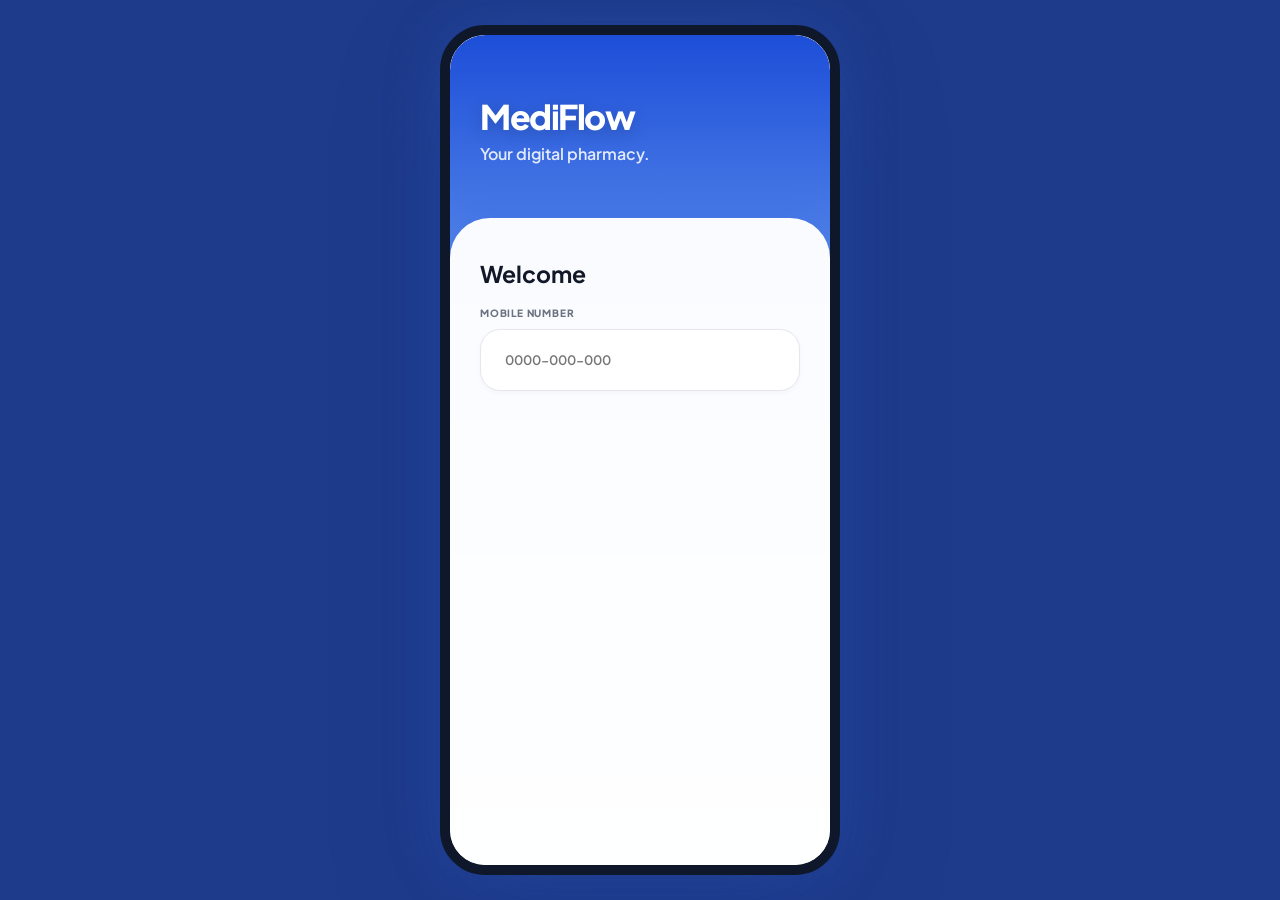
==== commit 8c36b931: "Reduce font sizes, fix header animation, add cart related products panel Co-authored-by: drxpharmsam" ====
--- a/index.html
+++ b/index.html
@@ -23,7 +23,7 @@
 <body>
 
 <div id="app-frame">
-    <div id="pill-loader"><i class="fa-solid fa-pills pill-icon"></i><p style="margin-top: 20px; letter-spacing: 3px; font-size: 13px; font-weight: 800;" id="loader-text">LOADING</p></div>
+    <div id="pill-loader"><i class="fa-solid fa-pills pill-icon"></i><p style="margin-top: 20px; letter-spacing: 3px; font-size: 11px; font-weight: 800;" id="loader-text">LOADING</p></div>
     <div id="toast">Message here</div>
 
     <!-- MEDICINE REMINDER ALERT BANNER — slides down from top when a reminder fires -->
@@ -31,10 +31,10 @@
         <div style="display:flex; align-items:center; gap:12px; flex:1; min-width:0;">
             <div class="rem-alert-icon-wrap"><i id="rab-icon" class="fa-solid fa-pills"></i></div>
             <div style="flex:1; min-width:0;">
-                <div style="font-size:10px; font-weight:800; color:rgba(255,255,255,0.7); text-transform:uppercase; letter-spacing:0.5px; margin-bottom:2px;">💊 Medicine Reminder</div>
-                <div id="rab-name" style="font-size:14px; font-weight:800; color:white; white-space:nowrap; overflow:hidden; text-overflow:ellipsis;"></div>
-                <div id="rab-dosage" style="font-size:12px; color:rgba(255,255,255,0.8); font-weight:600; margin-top:2px;"></div>
-                <div id="rab-notes" style="font-size:11px; color:rgba(255,255,255,0.65); font-weight:500; margin-top:2px;"></div>
+                <div style="font-size:9px; font-weight:800; color:rgba(255,255,255,0.7); text-transform:uppercase; letter-spacing:0.5px; margin-bottom:2px;">💊 Medicine Reminder</div>
+                <div id="rab-name" style="font-size:12px; font-weight:800; color:white; white-space:nowrap; overflow:hidden; text-overflow:ellipsis;"></div>
+                <div id="rab-dosage" style="font-size:10px; color:rgba(255,255,255,0.8); font-weight:600; margin-top:2px;"></div>
+                <div id="rab-notes" style="font-size:10px; color:rgba(255,255,255,0.65); font-weight:500; margin-top:2px;"></div>
             </div>
         </div>
         <div style="display:flex; gap:8px; flex-shrink:0; align-items:center; margin-left:8px;">
@@ -45,18 +45,18 @@
 
     <div id="sticky-checkout" class="sticky-checkout" style="z-index: 300;">
         <div>
-            <span style="font-size:11px; font-weight:700; color:var(--c4); text-transform:uppercase; letter-spacing:1px; opacity:0.8;">To Pay</span><br>
-            <span id="sticky-total" style="font-size:20px; font-weight:800; color:var(--c5);">₹0</span>
+            <span style="font-size:10px; font-weight:700; color:var(--c4); text-transform:uppercase; letter-spacing:1px; opacity:0.8;">To Pay</span><br>
+            <span id="sticky-total" style="font-size:16px; font-weight:800; color:var(--c5);">₹0</span>
         </div>
         <button id="sticky-btn-action" class="pay-btn-sml" onclick="handleStickyCheckout()">View Cart <i class="fa-solid fa-arrow-right" style="margin-left:8px;"></i></button>
     </div>
 
     <!-- LOGIN SCREEN -->
     <div id="screen-login" class="screen auth-bg">
-        <h1 style="color: white; font-size: 42px; margin: 0; letter-spacing: -1.5px; font-weight: 800; text-shadow: 0 4px 16px rgba(0,0,0,0.18);">MediFlow</h1>
+        <h1 style="color: white; font-size: 34px; margin: 0; letter-spacing: -1.5px; font-weight: 800; text-shadow: 0 4px 16px rgba(0,0,0,0.18);">MediFlow</h1>
         <p style="color: rgba(255,255,255,0.85); font-weight: 600; margin-top: 5px;">Your digital pharmacy.</p>
         <div class="glass-sheet">
-            <h2 style="font-size: 28px; color: #111827; margin-top: 0;">Welcome</h2>
+            <h2 style="font-size: 23px; color: #111827; margin-top: 0;">Welcome</h2>
             <div class="input-group">
                 <label>Mobile Number</label>
                 <input type="tel" id="login-phone" placeholder="0000-000-000" maxlength="12" oninput="autoPhone(this)">
@@ -67,31 +67,31 @@
 
     <!-- OTP SCREEN -->
     <div id="screen-otp" class="screen auth-bg hidden">
-        <h1 style="color: white; font-size: 42px; margin: 0; font-weight: 800; text-shadow: 0 4px 16px rgba(0,0,0,0.18);">Verify</h1>
+        <h1 style="color: white; font-size: 34px; margin: 0; font-weight: 800; text-shadow: 0 4px 16px rgba(0,0,0,0.18);">Verify</h1>
         <div class="glass-sheet">
-            <h2 style="font-size: 28px; color: #111827; margin-top: 0;">Enter Code</h2>
-            <p id="otp-phone-hint" style="color: var(--gray-text); font-size: 13px; font-weight: 500;">We've sent a 6-digit OTP to your number.</p>
+            <h2 style="font-size: 23px; color: #111827; margin-top: 0;">Enter Code</h2>
+            <p id="otp-phone-hint" style="color: var(--gray-text); font-size: 11px; font-weight: 500;">We've sent a 6-digit OTP to your number.</p>
             <div style="display:flex; justify-content:space-between; margin: 30px 0;">
-                <input type="tel" class="otp-box" id="otp-1" maxlength="1" oninput="m(this)" style="width:48px; height:60px; border:1.5px solid #E5E7EB; border-radius:16px; text-align:center; font-size:24px; font-weight:800; background:white; color:#111827; outline:none; transition:0.3s; box-shadow: 0 4px 6px rgba(0,0,0,0.02);" inputmode="numeric">
-                <input type="tel" class="otp-box" maxlength="1" oninput="m(this)" style="width:48px; height:60px; border:1.5px solid #E5E7EB; border-radius:16px; text-align:center; font-size:24px; font-weight:800; background:white; color:#111827; outline:none; transition:0.3s; box-shadow: 0 4px 6px rgba(0,0,0,0.02);" inputmode="numeric">
-                <input type="tel" class="otp-box" maxlength="1" oninput="m(this)" style="width:48px; height:60px; border:1.5px solid #E5E7EB; border-radius:16px; text-align:center; font-size:24px; font-weight:800; background:white; color:#111827; outline:none; transition:0.3s; box-shadow: 0 4px 6px rgba(0,0,0,0.02);" inputmode="numeric">
-                <input type="tel" class="otp-box" maxlength="1" oninput="m(this)" style="width:48px; height:60px; border:1.5px solid #E5E7EB; border-radius:16px; text-align:center; font-size:24px; font-weight:800; background:white; color:#111827; outline:none; transition:0.3s; box-shadow: 0 4px 6px rgba(0,0,0,0.02);" inputmode="numeric">
-                <input type="tel" class="otp-box" maxlength="1" oninput="m(this)" style="width:48px; height:60px; border:1.5px solid #E5E7EB; border-radius:16px; text-align:center; font-size:24px; font-weight:800; background:white; color:#111827; outline:none; transition:0.3s; box-shadow: 0 4px 6px rgba(0,0,0,0.02);" inputmode="numeric">
-                <input type="tel" class="otp-box" maxlength="1" oninput="m(this)" style="width:48px; height:60px; border:1.5px solid #E5E7EB; border-radius:16px; text-align:center; font-size:24px; font-weight:800; background:white; color:#111827; outline:none; transition:0.3s; box-shadow: 0 4px 6px rgba(0,0,0,0.02);" inputmode="numeric">
+                <input type="tel" class="otp-box" id="otp-1" maxlength="1" oninput="m(this)" style="width:48px; height:60px; border:1.5px solid #E5E7EB; border-radius:16px; text-align:center; font-size:20px; font-weight:800; background:white; color:#111827; outline:none; transition:0.3s; box-shadow: 0 4px 6px rgba(0,0,0,0.02);" inputmode="numeric">
+                <input type="tel" class="otp-box" maxlength="1" oninput="m(this)" style="width:48px; height:60px; border:1.5px solid #E5E7EB; border-radius:16px; text-align:center; font-size:20px; font-weight:800; background:white; color:#111827; outline:none; transition:0.3s; box-shadow: 0 4px 6px rgba(0,0,0,0.02);" inputmode="numeric">
+                <input type="tel" class="otp-box" maxlength="1" oninput="m(this)" style="width:48px; height:60px; border:1.5px solid #E5E7EB; border-radius:16px; text-align:center; font-size:20px; font-weight:800; background:white; color:#111827; outline:none; transition:0.3s; box-shadow: 0 4px 6px rgba(0,0,0,0.02);" inputmode="numeric">
+                <input type="tel" class="otp-box" maxlength="1" oninput="m(this)" style="width:48px; height:60px; border:1.5px solid #E5E7EB; border-radius:16px; text-align:center; font-size:20px; font-weight:800; background:white; color:#111827; outline:none; transition:0.3s; box-shadow: 0 4px 6px rgba(0,0,0,0.02);" inputmode="numeric">
+                <input type="tel" class="otp-box" maxlength="1" oninput="m(this)" style="width:48px; height:60px; border:1.5px solid #E5E7EB; border-radius:16px; text-align:center; font-size:20px; font-weight:800; background:white; color:#111827; outline:none; transition:0.3s; box-shadow: 0 4px 6px rgba(0,0,0,0.02);" inputmode="numeric">
+                <input type="tel" class="otp-box" maxlength="1" oninput="m(this)" style="width:48px; height:60px; border:1.5px solid #E5E7EB; border-radius:16px; text-align:center; font-size:20px; font-weight:800; background:white; color:#111827; outline:none; transition:0.3s; box-shadow: 0 4px 6px rgba(0,0,0,0.02);" inputmode="numeric">
             </div>
             <div id="otp-err" class="error-hint" style="text-align:center">Incorrect 6-digit code</div>
             <div style="display:flex; justify-content:space-between; align-items:center; margin-top:18px;">
-                <button id="resend-otp-btn" onclick="resendOtp()" disabled style="background:none; border:none; color:var(--c1); font-size:13px; font-weight:700; cursor:not-allowed; padding:0; letter-spacing:0.3px; opacity:0.5;">Resend OTP (30s)</button>
-                <button onclick="showScreen('screen-login')" style="background:none; border:none; color:var(--gray-text); font-size:13px; font-weight:600; cursor:pointer; padding:0;">Change number</button>
+                <button id="resend-otp-btn" onclick="resendOtp()" disabled style="background:none; border:none; color:var(--c1); font-size:11px; font-weight:700; cursor:not-allowed; padding:0; letter-spacing:0.3px; opacity:0.5;">Resend OTP (30s)</button>
+                <button onclick="showScreen('screen-login')" style="background:none; border:none; color:var(--gray-text); font-size:11px; font-weight:600; cursor:pointer; padding:0;">Change number</button>
             </div>
         </div>
     </div>
 
     <!-- PROFILE SETUP SCREEN -->
     <div id="screen-profile" class="screen auth-bg hidden">
-        <h1 style="color: white; font-size: 42px; margin: 0; font-weight: 800; text-shadow: 0 4px 16px rgba(0,0,0,0.18);">Identity</h1>
+        <h1 style="color: white; font-size: 34px; margin: 0; font-weight: 800; text-shadow: 0 4px 16px rgba(0,0,0,0.18);">Identity</h1>
         <div class="glass-sheet" style="top: 15%;">
-            <h2 style="font-size: 24px; color: #111827; margin-top: 0; margin-bottom: 25px;">Personal Info</h2>
+            <h2 style="font-size: 20px; color: #111827; margin-top: 0; margin-bottom: 25px;">Personal Info</h2>
             <div class="input-group">
                 <label>Full Name</label>
                 <input type="text" id="user-name" placeholder="John Doe" oninput="clearErr('name-err')">
@@ -103,12 +103,12 @@
                 <div id="age-err" class="error-hint">Please enter a valid age</div>
             </div>
             <div class="input-group">
-                <label>Email <span style="font-weight:500; text-transform:none; font-size:10px; letter-spacing:0;">(optional)</span></label>
+                <label>Email <span style="font-weight:500; text-transform:none; font-size:9px; letter-spacing:0;">(optional)</span></label>
                 <input type="email" id="user-email" placeholder="you@example.com" oninput="clearErr('email-err')">
                 <div id="email-err" class="error-hint">Please enter a valid email address</div>
-                <div style="font-size:11px; color:var(--gray-text); font-weight:500; margin-top:6px;">Email (optional, for updates and password recovery)</div>
-            </div>
-            <label style="font-size:11px; font-weight:800; color:var(--gray-text); display:block; margin-bottom:10px; letter-spacing:0.5px;">GENDER</label>
+                <div style="font-size:10px; color:var(--gray-text); font-weight:500; margin-top:6px;">Email (optional, for updates and password recovery)</div>
+            </div>
+            <label style="font-size:10px; font-weight:800; color:var(--gray-text); display:block; margin-bottom:10px; letter-spacing:0.5px;">GENDER</label>
             <div class="gender-selection">
                 <div class="gender-chip" onclick="selG(this, 'Male')">Male</div>
                 <div class="gender-chip" onclick="selG(this, 'Female')">Female</div>
@@ -149,14 +149,14 @@
             <div style="display:flex; justify-content:space-between; align-items:center;">
                 <div style="flex:1; min-width:0;">
                     <div id="header-location-row" class="header-location-row" onclick="openAddressManager()">
-                        <i class="fa-solid fa-location-dot" style="color:#93C5FD; font-size:13px; margin-right:5px;"></i>
-                        <span id="header-loc-text" style="font-size:12px; font-weight:700; color:#BFDBFE; max-width:180px; white-space:nowrap; overflow:hidden; text-overflow:ellipsis;">Set delivery location</span>
+                        <i class="fa-solid fa-location-dot" style="color:#93C5FD; font-size:11px; margin-right:5px;"></i>
+                        <span id="header-loc-text" style="font-size:10px; font-weight:700; color:#BFDBFE; max-width:180px; white-space:nowrap; overflow:hidden; text-overflow:ellipsis;">Set delivery location</span>
                         <i class="fa-solid fa-chevron-down" style="font-size:9px; color:#93C5FD; margin-left:4px;"></i>
                     </div>
-                    <p id="greeting-text" style="margin:0; opacity:0.8; font-size:13px; font-weight:600; color:#BFDBFE;">Good morning,</p>
-                    <h2 id="dash-user" style="margin:0; font-size:24px; font-weight:800;">User</h2>
-                </div>
-                <div id="initial-box" onclick="switchTab(null, 'tab-profile')" style="width:44px; height:44px; background:rgba(255,255,255,0.18); backdrop-filter:blur(10px); border:1.5px solid rgba(255,255,255,0.3); border-radius:15px; display:flex; align-items:center; justify-content:center; color:white; font-size:17px; font-weight:800; box-shadow: 0 8px 20px rgba(0,0,0,0.15); cursor:pointer;">U</div>
+                    <p id="greeting-text" style="margin:0; opacity:0.8; font-size:11px; font-weight:600; color:#BFDBFE;">Good morning,</p>
+                    <h2 id="dash-user" style="margin:0; font-size:20px; font-weight:800;">User</h2>
+                </div>
+                <div id="initial-box" onclick="switchTab(null, 'tab-profile')" style="width:44px; height:44px; background:rgba(255,255,255,0.18); backdrop-filter:blur(10px); border:1.5px solid rgba(255,255,255,0.3); border-radius:15px; display:flex; align-items:center; justify-content:center; color:white; font-size:14px; font-weight:800; box-shadow: 0 8px 20px rgba(0,0,0,0.15); cursor:pointer;">U</div>
             </div>
             <div class="search-container">
                 <i class="fa-solid fa-magnifying-glass search-icon"></i>
@@ -168,72 +168,72 @@
             <!-- HOME TAB -->
             <div id="tab-home" class="content-view active-view">
                 <div id="home-normal-content">
-                    <div style="margin-bottom:20px; margin-top:10px;"><h3 style="margin:0; font-size:18px; color:#111827; font-weight:800;">Quick Services</h3></div>
+                    <div style="margin-bottom:20px; margin-top:10px;"><h3 style="margin:0; font-size:14px; color:#111827; font-weight:800;">Quick Services</h3></div>
                     <div class="service-grid">
                         <div class="glass-card wide searchable" onclick="openRxUpload()">
                             <div class="icon-orb orb-1"><i class="fa-solid fa-file-prescription"></i></div>
-                            <div style="margin-left:5px;"><h3 style="margin:0; font-size:16px;">Order via Prescription</h3><p style="margin:4px 0 0; font-size:12px; color:var(--gray-text); font-weight:500;">Upload &amp; let AI scan</p></div>
+                            <div style="margin-left:5px;"><h3 style="margin:0; font-size:13px;">Order via Prescription</h3><p style="margin:4px 0 0; font-size:10px; color:var(--gray-text); font-weight:500;">Upload &amp; let AI scan</p></div>
                         </div>
                         <div class="glass-card searchable" onclick="triggerDoctorTab()">
                             <div class="icon-orb orb-2"><i class="fa-solid fa-stethoscope"></i></div>
-                            <div><h3 style="margin:0; font-size:15px;">Doctor<br>Consult</h3></div>
+                            <div><h3 style="margin:0; font-size:12px;">Doctor<br>Consult</h3></div>
                         </div>
                         <div class="glass-card searchable" onclick="switchTab(document.querySelectorAll('.nav-item')[1], 'tab-category')">
                             <div class="icon-orb orb-3"><i class="fa-solid fa-pills"></i></div>
-                            <div><h3 style="margin:0; font-size:15px;">Pharmacy<br>Store</h3></div>
+                            <div><h3 style="margin:0; font-size:12px;">Pharmacy<br>Store</h3></div>
                         </div>
                     </div>
                     <div style="margin-top: 35px; margin-bottom: 15px; display: flex; justify-content: space-between; align-items: flex-end;">
-                        <h3 style="margin:0; font-size:18px; color:#111827; font-weight:800;">Popular Medicines</h3>
+                        <h3 style="margin:0; font-size:14px; color:#111827; font-weight:800;">Popular Medicines</h3>
                     </div>
                     <div class="category-slider" id="popular-meds-slider"></div>
 
                     <!-- WOMAN CARE FEATURED SECTION -->
                     <div style="margin-top:35px; margin-bottom:14px; display:flex; justify-content:space-between; align-items:center;">
-                        <h3 style="margin:0; font-size:18px; color:#111827; font-weight:800;">Woman Care</h3>
-                        <span onclick="openCategoryView('Woman Care')" style="font-size:12px; color:var(--c4); font-weight:700; cursor:pointer;">See All</span>
+                        <h3 style="margin:0; font-size:14px; color:#111827; font-weight:800;">Woman Care</h3>
+                        <span onclick="openCategoryView('Woman Care')" style="font-size:10px; color:var(--c4); font-weight:700; cursor:pointer;">See All</span>
                     </div>
                     <div class="woman-care-banner" onclick="openCategoryView('Woman Care')" style="display:flex; align-items:center;">
                         <div style="flex:1; min-width:0; position:relative; z-index:1;">
-                            <p style="margin:0 0 4px; font-size:10px; font-weight:800; color:rgba(255,255,255,0.7); text-transform:uppercase; letter-spacing:1px;">🌸 Essential Care</p>
-                            <h3 style="margin:0; font-size:20px; font-weight:800; color:white; line-height:1.25;">Wellness for Women</h3>
-                            <p style="margin:6px 0 0; font-size:12px; color:rgba(255,255,255,0.82); font-weight:500; line-height:1.4;">Personal hygiene &amp; menstrual care — tap to explore</p>
+                            <p style="margin:0 0 4px; font-size:9px; font-weight:800; color:rgba(255,255,255,0.7); text-transform:uppercase; letter-spacing:1px;">🌸 Essential Care</p>
+                            <h3 style="margin:0; font-size:16px; font-weight:800; color:white; line-height:1.25;">Wellness for Women</h3>
+                            <p style="margin:6px 0 0; font-size:10px; color:rgba(255,255,255,0.82); font-weight:500; line-height:1.4;">Personal hygiene &amp; menstrual care — tap to explore</p>
                             <div class="woman-care-explore-btn" style="margin-top:14px;">
-                                <span style="font-size:12px; font-weight:800; color:white;">Explore Now</span>
-                                <i class="fa-solid fa-arrow-right" style="font-size:10px; color:white;"></i>
+                                <span style="font-size:10px; font-weight:800; color:white;">Explore Now</span>
+                                <i class="fa-solid fa-arrow-right" style="font-size:9px; color:white;"></i>
                             </div>
                         </div>
-                        <div style="font-size:64px; opacity:0.28; margin-left:10px; flex-shrink:0; line-height:1;">🌺</div>
+                        <div style="font-size:52px; opacity:0.28; margin-left:10px; flex-shrink:0; line-height:1;">🌺</div>
                     </div>
 
                     <!-- CHILD & PEDIATRICS CARE FEATURED SECTION -->
                     <div style="margin-top:35px; margin-bottom:14px; display:flex; justify-content:space-between; align-items:center;">
-                        <h3 style="margin:0; font-size:18px; color:#111827; font-weight:800;">Child &amp; Pediatrics Care</h3>
-                        <span onclick="openCategoryView('Child &amp; Pediatrics Care')" style="font-size:12px; color:var(--c4); font-weight:700; cursor:pointer;">See All</span>
+                        <h3 style="margin:0; font-size:14px; color:#111827; font-weight:800;">Child &amp; Pediatrics Care</h3>
+                        <span onclick="openCategoryView('Child &amp; Pediatrics Care')" style="font-size:10px; color:var(--c4); font-weight:700; cursor:pointer;">See All</span>
                     </div>
                     <div class="child-care-banner" onclick="openCategoryView('Child &amp; Pediatrics Care')" style="display:flex; align-items:center;">
                         <div style="flex:1; min-width:0; position:relative; z-index:1;">
-                            <p style="margin:0 0 4px; font-size:10px; font-weight:800; color:rgba(255,255,255,0.7); text-transform:uppercase; letter-spacing:1px;">🧒 Pediatric Care</p>
-                            <h3 style="margin:0; font-size:18px; font-weight:800; color:white; line-height:1.25;">Healthy Kids, Happy Life</h3>
-                            <p style="margin:6px 0 0; font-size:12px; color:rgba(255,255,255,0.82); font-weight:500; line-height:1.4;">Infant care &amp; child wellness — tap to explore</p>
+                            <p style="margin:0 0 4px; font-size:9px; font-weight:800; color:rgba(255,255,255,0.7); text-transform:uppercase; letter-spacing:1px;">🧒 Pediatric Care</p>
+                            <h3 style="margin:0; font-size:14px; font-weight:800; color:white; line-height:1.25;">Healthy Kids, Happy Life</h3>
+                            <p style="margin:6px 0 0; font-size:10px; color:rgba(255,255,255,0.82); font-weight:500; line-height:1.4;">Infant care &amp; child wellness — tap to explore</p>
                             <div class="woman-care-explore-btn" style="margin-top:14px;">
-                                <span style="font-size:12px; font-weight:800; color:white;">Explore Now</span>
-                                <i class="fa-solid fa-arrow-right" style="font-size:10px; color:white;"></i>
+                                <span style="font-size:10px; font-weight:800; color:white;">Explore Now</span>
+                                <i class="fa-solid fa-arrow-right" style="font-size:9px; color:white;"></i>
                             </div>
                         </div>
-                        <div style="font-size:64px; opacity:0.28; margin-left:10px; flex-shrink:0; line-height:1;">🧸</div>
+                        <div style="font-size:52px; opacity:0.28; margin-left:10px; flex-shrink:0; line-height:1;">🧸</div>
                     </div>
 
                     <!-- SUGGESTED FOR YOU SECTION -->
                     <div style="margin-top:35px; margin-bottom:14px; display:flex; justify-content:space-between; align-items:center;">
-                        <h3 style="margin:0; font-size:18px; color:#111827; font-weight:800;">Suggested for You</h3>
+                        <h3 style="margin:0; font-size:14px; color:#111827; font-weight:800;">Suggested for You</h3>
                     </div>
                     <div class="category-slider" id="suggested-products-slider" style="margin-bottom:6px;"></div>
 
                     <!-- DAILY NEEDS SECTION -->
                     <div style="margin-top:35px; margin-bottom:14px; display:flex; justify-content:space-between; align-items:center;">
-                        <h3 style="margin:0; font-size:18px; color:#111827; font-weight:800;">Daily Needs</h3>
-                        <span style="font-size:12px; color:var(--c4); font-weight:700;">By Category</span>
+                        <h3 style="margin:0; font-size:14px; color:#111827; font-weight:800;">Daily Needs</h3>
+                        <span style="font-size:10px; color:var(--c4); font-weight:700;">By Category</span>
                     </div>
                     <!-- Scrollable therapeutic category tab pills -->
                     <div class="daily-needs-tabs category-slider" id="daily-needs-tabs"></div>
@@ -242,7 +242,7 @@
                 </div>
                 <div id="home-search-content" style="display:none;">
                     <div style="margin-bottom:20px; display:flex; justify-content:space-between; align-items:center; margin-top:10px;">
-                        <h3 style="margin:0; font-size:18px; color:#111827; font-weight:800;">Search Results</h3>
+                        <h3 style="margin:0; font-size:14px; color:#111827; font-weight:800;">Search Results</h3>
                     </div>
                     <div id="search-results-grid" class="service-grid"></div>
                 </div>
@@ -250,7 +250,7 @@
 
             <!-- CATEGORY TAB -->
             <div id="tab-category" class="content-view">
-                <div style="margin-bottom:14px; margin-top:10px;"><h3 style="margin:0; font-size:18px; color:#111827; font-weight:800;">Shop by Category</h3></div>
+                <div style="margin-bottom:14px; margin-top:10px;"><h3 style="margin:0; font-size:14px; color:#111827; font-weight:800;">Shop by Category</h3></div>
                 <!-- Sliding section tab pills (same style as Daily Needs) -->
                 <div class="daily-needs-tabs category-slider" id="cat-section-tabs"></div>
                 <!-- Content for selected category section -->
@@ -259,26 +259,26 @@
 
             <!-- DOCTOR TAB -->
             <div id="tab-doctor" class="content-view">
-                <div style="margin-bottom:20px; margin-top:10px;"><h3 style="margin:0; font-size:18px; color:#111827; font-weight:800;">Find Specialist</h3></div>
+                <div style="margin-bottom:20px; margin-top:10px;"><h3 style="margin:0; font-size:14px; color:#111827; font-weight:800;">Find Specialist</h3></div>
                 <div class="service-grid" style="margin-bottom:30px;">
-                    <div class="glass-card" style="align-items:center; text-align:center; min-height:140px;" onclick="checkAvailability()"><div class="icon-orb orb-1" style="margin:0 0 10px;"><i class="fa-solid fa-stethoscope"></i></div><h3 style="font-size:14px;">General</h3></div>
-                    <div class="glass-card" style="align-items:center; text-align:center; min-height:140px;" onclick="checkAvailability()"><div class="icon-orb orb-2" style="margin:0 0 10px; background:#FFE5E5; color:#E63946;"><i class="fa-solid fa-heart-pulse"></i></div><h3 style="font-size:14px;">Cardio</h3></div>
-                    <div class="glass-card" style="align-items:center; text-align:center; min-height:140px;" onclick="checkAvailability()"><div class="icon-orb orb-3" style="margin:0 0 10px; background:#E0F0FF; color:#457B9D;"><i class="fa-solid fa-tooth"></i></div><h3 style="font-size:14px;">Dentist</h3></div>
-                    <div class="glass-card" style="align-items:center; text-align:center; min-height:140px;" onclick="checkAvailability()"><div class="icon-orb" style="margin:0 0 10px; background:#F0E5FF; color:#9B5DE5;"><i class="fa-solid fa-brain"></i></div><h3 style="font-size:14px;">Neuro</h3></div>
-                </div>
-                <div style="margin-bottom:15px;"><h3 style="margin:0; font-size:16px; font-weight:800;">Available Now</h3></div>
+                    <div class="glass-card" style="align-items:center; text-align:center; min-height:140px;" onclick="checkAvailability()"><div class="icon-orb orb-1" style="margin:0 0 10px;"><i class="fa-solid fa-stethoscope"></i></div><h3 style="font-size:12px;">General</h3></div>
+                    <div class="glass-card" style="align-items:center; text-align:center; min-height:140px;" onclick="checkAvailability()"><div class="icon-orb orb-2" style="margin:0 0 10px; background:#FFE5E5; color:#E63946;"><i class="fa-solid fa-heart-pulse"></i></div><h3 style="font-size:12px;">Cardio</h3></div>
+                    <div class="glass-card" style="align-items:center; text-align:center; min-height:140px;" onclick="checkAvailability()"><div class="icon-orb orb-3" style="margin:0 0 10px; background:#E0F0FF; color:#457B9D;"><i class="fa-solid fa-tooth"></i></div><h3 style="font-size:12px;">Dentist</h3></div>
+                    <div class="glass-card" style="align-items:center; text-align:center; min-height:140px;" onclick="checkAvailability()"><div class="icon-orb" style="margin:0 0 10px; background:#F0E5FF; color:#9B5DE5;"><i class="fa-solid fa-brain"></i></div><h3 style="font-size:12px;">Neuro</h3></div>
+                </div>
+                <div style="margin-bottom:15px;"><h3 style="margin:0; font-size:13px; font-weight:800;">Available Now</h3></div>
                 <div class="glass-card wide">
                     <div class="icon-orb orb-3"><i class="fa-solid fa-user-md"></i></div>
-                    <div style="margin-left:5px; flex:1;"><h3 style="margin:0; font-size:16px;">Dr. Strange</h3><p style="margin:4px 0 0; font-size:12px; color:var(--gray-text); font-weight:600;">Surgeon • ⭐ 4.9</p></div>
-                    <div onclick="openConsultation()" style="background:var(--c1); color:var(--c4); border:1px solid var(--c2); padding:10px 20px; border-radius:14px; font-size:13px; font-weight:800; cursor:pointer; transition:0.2s;">Book</div>
+                    <div style="margin-left:5px; flex:1;"><h3 style="margin:0; font-size:13px;">Dr. Strange</h3><p style="margin:4px 0 0; font-size:10px; color:var(--gray-text); font-weight:600;">Surgeon • ⭐ 4.9</p></div>
+                    <div onclick="openConsultation()" style="background:var(--c1); color:var(--c4); border:1px solid var(--c2); padding:10px 20px; border-radius:14px; font-size:11px; font-weight:800; cursor:pointer; transition:0.2s;">Book</div>
                 </div>
             </div>
 
             <!-- HEALTH ENCYCLOPEDIA TAB -->
             <div id="tab-health" class="content-view">
                 <div style="margin-bottom:16px; margin-top:10px;">
-                    <h3 style="margin:0; font-size:18px; color:#111827; font-weight:800;" data-i18n="health_title">Health Encyclopedia</h3>
-                    <p style="margin:6px 0 0; font-size:13px; color:var(--gray-text); font-weight:500;" data-i18n="health_subtitle">Plain-language guides to common conditions</p>
+                    <h3 style="margin:0; font-size:14px; color:#111827; font-weight:800;" data-i18n="health_title">Health Encyclopedia</h3>
+                    <p style="margin:6px 0 0; font-size:11px; color:var(--gray-text); font-weight:500;" data-i18n="health_subtitle">Plain-language guides to common conditions</p>
                 </div>
                 <div class="disease-search-wrap">
                     <i class="fa-solid fa-magnifying-glass"></i>
@@ -294,17 +294,17 @@
                     <div id="address-header" class="address-bar" onclick="openAddressManager()">
                         <div class="icon-orb orb-1" style="width:45px; height:45px; margin:0 15px 0 0;"><i class="fa-solid fa-location-dot"></i></div>
                         <div style="flex:1;">
-                            <h4 id="curr-addr-tag" style="margin:0; font-size:14px; text-transform:uppercase; color:#111827; font-weight:800;">Add Delivery Address</h4>
-                            <p id="curr-addr-text" style="margin:4px 0 0; font-size:13px; color:var(--gray-text); font-weight:500; white-space:nowrap; overflow:hidden; text-overflow:ellipsis; max-width:200px;">Tap to select location</p>
+                            <h4 id="curr-addr-tag" style="margin:0; font-size:12px; text-transform:uppercase; color:#111827; font-weight:800;">Add Delivery Address</h4>
+                            <p id="curr-addr-text" style="margin:4px 0 0; font-size:11px; color:var(--gray-text); font-weight:500; white-space:nowrap; overflow:hidden; text-overflow:ellipsis; max-width:200px;">Tap to select location</p>
                         </div>
                         <i class="fa-solid fa-chevron-right" style="color:#9CA3AF;"></i>
                     </div>
-                    <h3 style="margin:0; font-size:18px; color:#111827; font-weight:800;">My Cart</h3>
+                    <h3 style="margin:0; font-size:14px; color:#111827; font-weight:800;">My Cart</h3>
                 </div>
                 <div id="cart-container">
                     <div class="glass-card wide">
                         <div class="icon-orb orb-3"><i class="fa-solid fa-cart-shopping"></i></div>
-                        <div style="margin-left:5px;"><h3>Your Cart is Empty</h3><p style="margin-top:4px; font-size:12px; color:var(--gray-text);">Add medicines to your order</p></div>
+                        <div style="margin-left:5px;"><h3>Your Cart is Empty</h3><p style="margin-top:4px; font-size:10px; color:var(--gray-text);">Add medicines to your order</p></div>
                     </div>
                 </div>
             </div>
@@ -321,7 +321,7 @@
                         <h2 id="db-name-disp" class="profile-hero-name">User</h2>
                         <p id="db-info-disp" class="profile-hero-sub">Details</p>
                     </div>
-                    <i class="fa-solid fa-chevron-right" style="color:#9CA3AF; font-size:14px;"></i>
+                    <i class="fa-solid fa-chevron-right" style="color:#9CA3AF; font-size:12px;"></i>
                 </div>
 
                 <!-- ── Three Quick Action Cards ── -->
@@ -344,12 +344,12 @@
                 <div class="profile-cash-card">
                     <div class="profile-cash-top">
                         <div style="display:flex; align-items:center; gap:10px;">
-                            <div style="background:var(--c4); color:white; width:38px; height:38px; border-radius:12px; display:flex; align-items:center; justify-content:center; font-size:17px; flex-shrink:0;">
+                            <div style="background:var(--c4); color:white; width:38px; height:38px; border-radius:12px; display:flex; align-items:center; justify-content:center; font-size:14px; flex-shrink:0;">
                                 <i class="fa-solid fa-wallet"></i>
                             </div>
-                            <span style="font-weight:800; font-size:15px; color:#111827;">MediFlow Cash</span>
+                            <span style="font-weight:800; font-size:12px; color:#111827;">MediFlow Cash</span>
                         </div>
-                        <i class="fa-solid fa-chevron-right" style="color:#9CA3AF; font-size:14px;"></i>
+                        <i class="fa-solid fa-chevron-right" style="color:#9CA3AF; font-size:12px;"></i>
                     </div>
                     <div class="profile-cash-bottom">
                         <span class="profile-cash-balance-label">Available Balance <strong style="color:#111827;">₹0</strong></span>
@@ -362,29 +362,29 @@
                 <div class="profile-menu-card">
                     <div class="profile-menu-item" onclick="openRefunds()">
                         <div class="icon-orb" style="background:#FEF3C7; color:#D97706; margin-bottom:0; margin-right:14px;"><i class="fa-solid fa-rotate-left"></i></div>
-                        <div style="flex:1;"><h3 style="margin:0; font-size:15px; font-weight:600;">Your Refunds</h3></div>
-                        <i class="fa-solid fa-chevron-right" style="color:#D1D5DB; font-size:13px;"></i>
+                        <div style="flex:1;"><h3 style="margin:0; font-size:12px; font-weight:600;">Your Refunds</h3></div>
+                        <i class="fa-solid fa-chevron-right" style="color:#D1D5DB; font-size:11px;"></i>
                     </div>
                     <div class="profile-menu-divider"></div>
                     <div class="profile-menu-item" onclick="openAddressManager()">
                         <div class="icon-orb" style="background:#F0FDF4; color:#16A34A; margin-bottom:0; margin-right:14px;"><i class="fa-solid fa-location-dot"></i></div>
                         <div style="flex:1;">
-                            <h3 style="margin:0; font-size:15px; font-weight:600;">Saved Addresses</h3>
-                            <p id="saved-addresses-count" style="margin:3px 0 0; font-size:12px; color:var(--gray-text); font-weight:500;">No addresses saved</p>
+                            <h3 style="margin:0; font-size:12px; font-weight:600;">Saved Addresses</h3>
+                            <p id="saved-addresses-count" style="margin:3px 0 0; font-size:10px; color:var(--gray-text); font-weight:500;">No addresses saved</p>
                         </div>
-                        <i class="fa-solid fa-chevron-right" style="color:#D1D5DB; font-size:13px;"></i>
+                        <i class="fa-solid fa-chevron-right" style="color:#D1D5DB; font-size:11px;"></i>
                     </div>
                     <div class="profile-menu-divider"></div>
                     <div class="profile-menu-item" onclick="openRemindersScreen()">
                         <div class="icon-orb" style="background:#F0FDF4; color:#16A34A; margin-bottom:0; margin-right:14px;"><i class="fa-solid fa-bell"></i></div>
-                        <div style="flex:1;"><h3 style="margin:0; font-size:15px; font-weight:600;">Reminders</h3><p style="margin:3px 0 0; font-size:12px; color:var(--gray-text); font-weight:500;">Manage medicine schedule &amp; alerts</p></div>
-                        <i class="fa-solid fa-chevron-right" style="color:#D1D5DB; font-size:13px;"></i>
+                        <div style="flex:1;"><h3 style="margin:0; font-size:12px; font-weight:600;">Reminders</h3><p style="margin:3px 0 0; font-size:10px; color:var(--gray-text); font-weight:500;">Manage medicine schedule &amp; alerts</p></div>
+                        <i class="fa-solid fa-chevron-right" style="color:#D1D5DB; font-size:11px;"></i>
                     </div>
                     <div class="profile-menu-divider"></div>
                     <div class="profile-menu-item" onclick="openPayments()">
                         <div class="icon-orb" style="background:#EFF6FF; color:#2563EB; margin-bottom:0; margin-right:14px;"><i class="fa-solid fa-credit-card"></i></div>
-                        <div style="flex:1;"><h3 style="margin:0; font-size:15px; font-weight:600;">Payment Management</h3><p style="margin:3px 0 0; font-size:12px; color:var(--gray-text); font-weight:500;">Saved cards, UPI &amp; bank accounts</p></div>
-                        <i class="fa-solid fa-chevron-right" style="color:#D1D5DB; font-size:13px;"></i>
+                        <div style="flex:1;"><h3 style="margin:0; font-size:12px; font-weight:600;">Payment Management</h3><p style="margin:3px 0 0; font-size:10px; color:var(--gray-text); font-weight:500;">Saved cards, UPI &amp; bank accounts</p></div>
+                        <i class="fa-solid fa-chevron-right" style="color:#D1D5DB; font-size:11px;"></i>
                     </div>
                 </div>
 
@@ -393,26 +393,26 @@
                 <div class="profile-menu-card">
                     <div class="profile-menu-item" onclick="showToast('Suggest Products feature coming soon!')">
                         <div class="icon-orb" style="background:#FFF7ED; color:#EA580C; margin-bottom:0; margin-right:14px;"><i class="fa-regular fa-star"></i></div>
-                        <div style="flex:1;"><h3 style="margin:0; font-size:15px; font-weight:600;">Suggest Products</h3></div>
-                        <i class="fa-solid fa-chevron-right" style="color:#D1D5DB; font-size:13px;"></i>
+                        <div style="flex:1;"><h3 style="margin:0; font-size:12px; font-weight:600;">Suggest Products</h3></div>
+                        <i class="fa-solid fa-chevron-right" style="color:#D1D5DB; font-size:11px;"></i>
                     </div>
                     <div class="profile-menu-divider"></div>
                     <div class="profile-menu-item" onclick="showToast('Terms of Service and Privacy Policy — mediflow.app/legal')">
                         <div class="icon-orb" style="background:#F3F4F6; color:#6B7280; margin-bottom:0; margin-right:14px;"><i class="fa-solid fa-circle-info"></i></div>
-                        <div style="flex:1;"><h3 style="margin:0; font-size:15px; font-weight:600;">General Info</h3><p style="margin:3px 0 0; font-size:12px; color:var(--gray-text); font-weight:500;">Terms, Privacy Policy &amp; app information</p></div>
-                        <i class="fa-solid fa-chevron-right" style="color:#D1D5DB; font-size:13px;"></i>
+                        <div style="flex:1;"><h3 style="margin:0; font-size:12px; font-weight:600;">General Info</h3><p style="margin:3px 0 0; font-size:10px; color:var(--gray-text); font-weight:500;">Terms, Privacy Policy &amp; app information</p></div>
+                        <i class="fa-solid fa-chevron-right" style="color:#D1D5DB; font-size:11px;"></i>
                     </div>
                 </div>
 
                 <!-- ── Log Out ── -->
                 <div class="profile-menu-card profile-logout-card">
                     <div class="profile-menu-item" onclick="dbLogout()" style="justify-content:center;">
-                        <h3 style="margin:0; font-size:16px; font-weight:700; color:#111827;">Log Out</h3>
+                        <h3 style="margin:0; font-size:13px; font-weight:700; color:#111827;">Log Out</h3>
                     </div>
                 </div>
 
                 <!-- ── App Version ── -->
-                <p style="text-align:center; font-size:12px; color:#9CA3AF; font-weight:500; margin:16px 0 32px; line-height:1.7;">MediFlow v1.0.0<br>Your Digital Pharmacy</p>
+                <p style="text-align:center; font-size:10px; color:#9CA3AF; font-weight:500; margin:16px 0 32px; line-height:1.7;">MediFlow v1.0.0<br>Your Digital Pharmacy</p>
 
             </div>
 
@@ -420,7 +420,7 @@
             <div id="tab-profile-settings" class="content-view">
                 <div style="margin-bottom:20px; margin-top:10px; display:flex; align-items:center; gap:15px;">
                     <div onclick="switchTab(null, 'tab-profile')" style="width:40px; height:40px; background:white; border-radius:12px; display:flex; justify-content:center; align-items:center; box-shadow:0 4px 10px rgba(0,0,0,0.05); cursor:pointer;"><i class="fa-solid fa-arrow-left"></i></div>
-                    <h3 style="margin:0; font-size:18px; color:#111827; font-weight:800;">Profile Settings</h3>
+                    <h3 style="margin:0; font-size:14px; color:#111827; font-weight:800;">Profile Settings</h3>
                 </div>
 
                 <!-- Profile Name & Phone -->
@@ -428,8 +428,8 @@
                     <div style="display:flex; align-items:center; gap:14px; padding:4px 0;">
                         <div class="icon-orb" style="background:#F5F3FF; color:#7C3AED; margin-bottom:0; margin-right:0; flex-shrink:0;"><i class="fa-solid fa-user"></i></div>
                         <div style="flex:1;">
-                            <h3 id="ps-name-disp" style="margin:0; font-size:16px; font-weight:700; color:#111827;">User</h3>
-                            <p id="ps-phone-disp" style="margin:3px 0 0; font-size:13px; color:var(--gray-text); font-weight:500;">Phone</p>
+                            <h3 id="ps-name-disp" style="margin:0; font-size:13px; font-weight:700; color:#111827;">User</h3>
+                            <p id="ps-phone-disp" style="margin:3px 0 0; font-size:11px; color:var(--gray-text); font-weight:500;">Phone</p>
                         </div>
                     </div>
                 </div>
@@ -441,8 +441,8 @@
                         <div style="display:flex; align-items:center; gap:12px; width:100%; margin-bottom:12px;">
                             <div class="icon-orb" style="background:#F5F3FF; color:#7C3AED; margin-bottom:0; margin-right:0; flex-shrink:0;"><i class="fa-solid fa-envelope"></i></div>
                             <div style="flex:1;">
-                                <h3 style="margin:0; font-size:15px; font-weight:600;">Update Email</h3>
-                                <p style="margin:3px 0 0; font-size:12px; color:var(--gray-text); font-weight:500;">For updates &amp; password recovery</p>
+                                <h3 style="margin:0; font-size:12px; font-weight:600;">Update Email</h3>
+                                <p style="margin:3px 0 0; font-size:10px; color:var(--gray-text); font-weight:500;">For updates &amp; password recovery</p>
                             </div>
                         </div>
                         <div class="input-group" style="margin-bottom:6px; width:100%;">
@@ -460,8 +460,8 @@
                         <div style="display:flex; align-items:center; gap:12px; width:100%; margin-bottom:14px;">
                             <div class="icon-orb" style="background:#FFF7ED; color:#EA580C; margin-bottom:0; margin-right:0; flex-shrink:0;"><i class="fa-solid fa-language"></i></div>
                             <div style="flex:1;">
-                                <h3 style="margin:0; font-size:15px; font-weight:600;" data-i18n="lang_choose_title">Choose Language</h3>
-                                <p style="margin:3px 0 0; font-size:12px; color:var(--gray-text); font-weight:500;" data-i18n="lang_choose_sub">App content will appear in selected language</p>
+                                <h3 style="margin:0; font-size:12px; font-weight:600;" data-i18n="lang_choose_title">Choose Language</h3>
+                                <p style="margin:3px 0 0; font-size:10px; color:var(--gray-text); font-weight:500;" data-i18n="lang_choose_sub">App content will appear in selected language</p>
                             </div>
                         </div>
                         <div class="lang-grid" id="lang-grid"></div>
@@ -473,8 +473,8 @@
                 <div class="profile-menu-card" style="border:1.5px solid #FEE2E2;">
                     <div class="profile-menu-item" onclick="deleteAccount()" onkeydown="if(event.key==='Enter'||event.key===' ')deleteAccount()" role="button" tabindex="0" aria-label="Delete account permanently">
                         <div class="icon-orb" style="background:#FEE2E2; color:#DC2626; margin-bottom:0; margin-right:14px;"><i class="fa-solid fa-trash-can"></i></div>
-                        <div style="flex:1;"><h3 style="color:#DC2626; margin:0; font-size:15px; font-weight:700;">Delete Account</h3><p style="margin:3px 0 0; font-size:12px; color:#EF4444; font-weight:500;">Permanently remove your data</p></div>
-                        <i class="fa-solid fa-chevron-right" style="color:#FECACA; font-size:13px;"></i>
+                        <div style="flex:1;"><h3 style="color:#DC2626; margin:0; font-size:12px; font-weight:700;">Delete Account</h3><p style="margin:3px 0 0; font-size:10px; color:#EF4444; font-weight:500;">Permanently remove your data</p></div>
+                        <i class="fa-solid fa-chevron-right" style="color:#FECACA; font-size:11px;"></i>
                     </div>
                 </div>
             </div>
@@ -483,7 +483,7 @@
             <div id="tab-orders" class="content-view">
                 <div style="margin-bottom:20px; margin-top:10px; display:flex; align-items:center; gap:15px;">
                     <div onclick="switchTab(null, 'tab-profile')" style="width:40px; height:40px; background:white; border-radius:12px; display:flex; justify-content:center; align-items:center; box-shadow:0 4px 10px rgba(0,0,0,0.05); cursor:pointer;"><i class="fa-solid fa-arrow-left"></i></div>
-                    <h3 style="margin:0; font-size:18px; color:#111827; font-weight:800;">Order History</h3>
+                    <h3 style="margin:0; font-size:14px; color:#111827; font-weight:800;">Order History</h3>
                 </div>
                 <div id="order-history-container">
                     <p style="text-align:center; color:var(--gray-text); font-weight:600; margin-top: 40px;">Loading orders...</p>
@@ -494,7 +494,7 @@
             <div id="tab-wishlist" class="content-view">
                 <div style="margin-bottom:20px; margin-top:10px; display:flex; align-items:center; gap:15px;">
                     <div onclick="switchTab(null, 'tab-profile')" style="width:40px; height:40px; background:white; border-radius:12px; display:flex; justify-content:center; align-items:center; box-shadow:0 4px 10px rgba(0,0,0,0.05); cursor:pointer;"><i class="fa-solid fa-arrow-left"></i></div>
-                    <h3 style="margin:0; font-size:18px; color:#111827; font-weight:800;">My Wishlist</h3>
+                    <h3 style="margin:0; font-size:14px; color:#111827; font-weight:800;">My Wishlist</h3>
                 </div>
                 <div id="wishlist-container"></div>
             </div>
@@ -503,9 +503,9 @@
             <div id="tab-refunds" class="content-view">
                 <div style="margin-bottom:20px; margin-top:10px; display:flex; align-items:center; gap:15px;">
                     <div onclick="switchTab(null, 'tab-profile')" style="width:40px; height:40px; background:white; border-radius:12px; display:flex; justify-content:center; align-items:center; box-shadow:0 4px 10px rgba(0,0,0,0.05); cursor:pointer;"><i class="fa-solid fa-arrow-left"></i></div>
-                    <h3 style="margin:0; font-size:18px; color:#111827; font-weight:800;">My Refunds</h3>
-                </div>
-                <p style="margin:0 0 16px; font-size:13px; color:var(--gray-text); font-weight:500;">To request a refund, tap the <b>Refund</b> button on any eligible order in <b>My Orders</b>.</p>
+                    <h3 style="margin:0; font-size:14px; color:#111827; font-weight:800;">My Refunds</h3>
+                </div>
+                <p style="margin:0 0 16px; font-size:11px; color:var(--gray-text); font-weight:500;">To request a refund, tap the <b>Refund</b> button on any eligible order in <b>My Orders</b>.</p>
                 <div id="refunds-container"></div>
             </div>
 
@@ -513,7 +513,7 @@
             <div id="tab-payments" class="content-view">
                 <div style="margin-bottom:20px; margin-top:10px; display:flex; align-items:center; gap:15px;">
                     <div onclick="switchTab(null, 'tab-profile')" style="width:40px; height:40px; background:white; border-radius:12px; display:flex; justify-content:center; align-items:center; box-shadow:0 4px 10px rgba(0,0,0,0.05); cursor:pointer;"><i class="fa-solid fa-arrow-left"></i></div>
-                    <h3 style="margin:0; font-size:18px; color:#111827; font-weight:800;">Payment Methods</h3>
+                    <h3 style="margin:0; font-size:14px; color:#111827; font-weight:800;">Payment Methods</h3>
                 </div>
                 <div id="payments-container"></div>
             </div>
@@ -581,7 +581,7 @@
                     <!-- Filled by reverseGeocode() after GPS fix or map pan -->
                     <div class="addr-curr-sub" id="addr-detected-text">Tap to detect GPS position</div>
                 </div>
-                <i class="fa-solid fa-chevron-right" style="color:var(--c4); font-size:14px; flex-shrink:0;"></i>
+                <i class="fa-solid fa-chevron-right" style="color:var(--c4); font-size:12px; flex-shrink:0;"></i>
             </div>
 
             <!-- Saved addresses — rendered as horizontal icon chips by renderAddressList() -->
@@ -606,14 +606,14 @@
                 <div class="addr-details-back-btn" onclick="backToLocationPick()">
                     <i class="fa-solid fa-arrow-left"></i>
                 </div>
-                <h3 style="margin:0; font-size:17px; font-weight:800; color:#111827;">Add Address Details</h3>
+                <h3 style="margin:0; font-size:14px; font-weight:800; color:#111827;">Add Address Details</h3>
             </div>
 
             <!-- Auto-detected area strip — shows locality from reverse geocoding; tap CHANGE to re-pick -->
             <div class="addr-area-strip">
-                <i class="fa-solid fa-location-dot" style="color:var(--error); font-size:16px; flex-shrink:0;"></i>
-                <span id="addr-area-strip-text" style="font-size:13px; font-weight:600; color:#374151; flex:1; min-width:0; overflow:hidden; text-overflow:ellipsis; white-space:nowrap;">Detecting area…</span>
-                <span onclick="backToLocationPick()" style="font-size:12px; font-weight:800; color:var(--c4); cursor:pointer; flex-shrink:0; margin-left:8px;">CHANGE</span>
+                <i class="fa-solid fa-location-dot" style="color:var(--error); font-size:13px; flex-shrink:0;"></i>
+                <span id="addr-area-strip-text" style="font-size:11px; font-weight:600; color:#374151; flex:1; min-width:0; overflow:hidden; text-overflow:ellipsis; white-space:nowrap;">Detecting area…</span>
+                <span onclick="backToLocationPick()" style="font-size:10px; font-weight:800; color:var(--c4); cursor:pointer; flex-shrink:0; margin-left:8px;">CHANGE</span>
             </div>
 
             <!-- House / Flat No. — the only field the user *must* fill in -->
@@ -629,7 +629,7 @@
             <!-- Landmark — optional, improves delivery accuracy -->
             <!-- 🎨 BRAND EDIT: Change placeholder copy here -->
             <div class="input-group">
-                <label>Landmark <span style="font-weight:500; text-transform:none; font-size:10px; letter-spacing:0;">(optional)</span></label>
+                <label>Landmark <span style="font-weight:500; text-transform:none; font-size:9px; letter-spacing:0;">(optional)</span></label>
                 <input type="text" id="addr-landmark" placeholder="Near school, hospital, park…">
             </div>
 
@@ -658,8 +658,8 @@
     <div id="screen-cat-items" class="screen hidden">
         <div class="header-aura" style="height:140px; padding-top:30px;">
             <div style="display:flex; align-items:center; gap:15px;">
-                <div onclick="history.back()" style="background:rgba(255,255,255,0.2); width:40px; height:40px; border-radius:15px; display:flex; align-items:center; justify-content:center; cursor:pointer; backdrop-filter:blur(10px);"><i class="fa-solid fa-arrow-left" style="font-size:18px; color:white;"></i></div>
-                <h2 id="cat-title" style="margin:0; color:white; font-size:22px; font-weight:800;">Category</h2>
+                <div onclick="history.back()" style="background:rgba(255,255,255,0.2); width:40px; height:40px; border-radius:15px; display:flex; align-items:center; justify-content:center; cursor:pointer; backdrop-filter:blur(10px);"><i class="fa-solid fa-arrow-left" style="font-size:14px; color:white;"></i></div>
+                <h2 id="cat-title" style="margin:0; color:white; font-size:18px; font-weight:800;">Category</h2>
             </div>
         </div>
         <div style="margin-top:150px; padding:20px; flex:1; overflow-y:auto; padding-bottom:120px;">
@@ -671,8 +671,8 @@
     <div id="screen-consult" class="screen hidden">
         <div class="header-aura" style="height:140px; padding-top:30px;">
             <div style="display:flex; align-items:center; gap:15px;">
-                <div onclick="history.back()" style="background:rgba(255,255,255,0.2); width:40px; height:40px; border-radius:15px; display:flex; align-items:center; justify-content:center; cursor:pointer; backdrop-filter:blur(10px);"><i class="fa-solid fa-arrow-left" style="font-size:18px; color:white;"></i></div>
-                <h2 style="margin:0; color:white; font-size:22px; font-weight:800;">Book Slot</h2>
+                <div onclick="history.back()" style="background:rgba(255,255,255,0.2); width:40px; height:40px; border-radius:15px; display:flex; align-items:center; justify-content:center; cursor:pointer; backdrop-filter:blur(10px);"><i class="fa-solid fa-arrow-left" style="font-size:14px; color:white;"></i></div>
+                <h2 style="margin:0; color:white; font-size:18px; font-weight:800;">Book Slot</h2>
             </div>
         </div>
         <div style="margin-top:150px; padding:20px; flex:1; overflow-y:auto; padding-bottom:120px;">
@@ -690,8 +690,8 @@
             </div>
             <div class="glass-card wide" style="background:#F8FEFD; border-color:var(--c2); margin-bottom:30px;">
                 <div style="flex:1;">
-                    <h3 style="margin:0; font-size:14px; color:var(--gray-text);">Consultation Fee</h3>
-                    <p style="margin:5px 0 0; font-size:24px; font-weight:800; color:#111827;">₹59.00</p>
+                    <h3 style="margin:0; font-size:12px; color:var(--gray-text);">Consultation Fee</h3>
+                    <p style="margin:5px 0 0; font-size:20px; font-weight:800; color:#111827;">₹59.00</p>
                 </div>
             </div>
             <button class="pay-btn" onclick="openPayment(59, false, 'consult')">PROCEED TO PAY</button>
@@ -702,20 +702,20 @@
     <div id="screen-rx-upload" class="screen hidden">
         <div class="header-aura" style="height:140px; padding-top:30px;">
             <div style="display:flex; align-items:center; gap:15px;">
-                <div onclick="history.back()" style="background:rgba(255,255,255,0.2); width:40px; height:40px; border-radius:15px; display:flex; align-items:center; justify-content:center; cursor:pointer; backdrop-filter:blur(10px);"><i class="fa-solid fa-arrow-left" style="font-size:18px; color:white;"></i></div>
-                <h2 style="margin:0; color:white; font-size:22px; font-weight:800;">Upload Rx</h2>
+                <div onclick="history.back()" style="background:rgba(255,255,255,0.2); width:40px; height:40px; border-radius:15px; display:flex; align-items:center; justify-content:center; cursor:pointer; backdrop-filter:blur(10px);"><i class="fa-solid fa-arrow-left" style="font-size:14px; color:white;"></i></div>
+                <h2 style="margin:0; color:white; font-size:18px; font-weight:800;">Upload Rx</h2>
             </div>
         </div>
         <div style="margin-top:150px; padding:20px; flex:1; overflow-y:auto; padding-bottom:120px;">
             <div class="glass-card" style="margin-bottom: 30px; background: #FFF9E6; border: 1.5px solid #FDE68A; display: flex; flex-direction: row; align-items: center; border-radius:24px;">
-                <div class="icon-orb" style="background:#FEF3C7; color:#D97706; width:45px; height:45px; margin:0 15px 0 0;"><i class="fa-solid fa-shield-halved" style="font-size:20px;"></i></div>
-                <p style="margin:0; font-size:13px; color:#92400E; font-weight:600; line-height:1.4;">Please upload a clear picture of your valid prescription. Our AI will verify it instantly.</p>
+                <div class="icon-orb" style="background:#FEF3C7; color:#D97706; width:45px; height:45px; margin:0 15px 0 0;"><i class="fa-solid fa-shield-halved" style="font-size:16px;"></i></div>
+                <p style="margin:0; font-size:11px; color:#92400E; font-weight:600; line-height:1.4;">Please upload a clear picture of your valid prescription. Our AI will verify it instantly.</p>
             </div>
             <input type="file" id="rx-file-input" accept="image/*" style="display:none;" onchange="handleRxFile(event)">
             <div id="rx-upload-zone" class="upload-zone" onclick="document.getElementById('rx-file-input').click()">
                 <div class="upload-icon"><i class="fa-solid fa-camera"></i></div>
-                <h3 style="margin:0; color:var(--c5); font-size: 18px; font-weight:800;">Tap to Upload Image</h3>
-                <p style="margin:8px 0 0; font-size:13px; font-weight:600; color:var(--gray-text);">Supported formats: JPG, PNG</p>
+                <h3 style="margin:0; color:var(--c5); font-size: 14px; font-weight:800;">Tap to Upload Image</h3>
+                <p style="margin:8px 0 0; font-size:11px; font-weight:600; color:var(--gray-text);">Supported formats: JPG, PNG</p>
             </div>
             <div id="rx-preview-container">
                 <img id="rx-preview-img" src="" alt="Prescription Preview">
@@ -734,14 +734,14 @@
         <div style="background:white; padding:35px 28px 30px; border-radius:35px; width:100%; max-width:380px; text-align:center; box-shadow:0 25px 50px rgba(0,0,0,0.3); animation:slideUp 0.35s cubic-bezier(0.16,1,0.3,1) forwards;">
             <!-- Pulsing location icon -->
             <div style="width:80px; height:80px; background:linear-gradient(135deg,var(--c1),#C1F0ED); border-radius:25px; display:flex; align-items:center; justify-content:center; margin:0 auto 20px; box-shadow:0 10px 25px rgba(54,184,183,0.2);">
-                <i class="fa-solid fa-location-crosshairs" style="font-size:36px; color:var(--c4);"></i>
-            </div>
-            <h2 style="margin:0 0 8px; font-size:22px; font-weight:800; color:#111827;">Enable Location</h2>
-            <p style="color:var(--gray-text); font-size:14px; margin-bottom:28px; font-weight:500; line-height:1.6;">MediFlow needs your location to show nearby delivery options and auto-detect your address on the map.</p>
+                <i class="fa-solid fa-location-crosshairs" style="font-size:30px; color:var(--c4);"></i>
+            </div>
+            <h2 style="margin:0 0 8px; font-size:18px; font-weight:800; color:#111827;">Enable Location</h2>
+            <p style="color:var(--gray-text); font-size:12px; margin-bottom:28px; font-weight:500; line-height:1.6;">MediFlow needs your location to show nearby delivery options and auto-detect your address on the map.</p>
             <button class="pay-btn" onclick="requestLocationPermission()" style="margin:0 0 14px; height:58px; background:linear-gradient(135deg,var(--c3),var(--c4));">
                 <i class="fa-solid fa-crosshairs" style="margin-right:8px;"></i> Allow Location Access
             </button>
-            <p onclick="closeLocPermOverlay()" style="margin:0; font-size:14px; font-weight:700; color:var(--gray-text); cursor:pointer;">Not Now</p>
+            <p onclick="closeLocPermOverlay()" style="margin:0; font-size:12px; font-weight:700; color:var(--gray-text); cursor:pointer;">Not Now</p>
         </div>
     </div>
 
@@ -751,15 +751,15 @@
             <!-- Handle + close -->
             <div style="display:flex; justify-content:center; position:relative; padding:14px 25px 0;">
                 <div style="width:40px; height:4px; background:#E5E7EB; border-radius:2px;"></div>
-                <div onclick="closeReminderOverlay()" style="position:absolute; right:20px; top:10px; width:32px; height:32px; background:#F3F4F6; border-radius:10px; display:flex; align-items:center; justify-content:center; cursor:pointer; font-size:15px; color:#6B7280; transition:0.2s;"><i class="fa-solid fa-xmark"></i></div>
+                <div onclick="closeReminderOverlay()" style="position:absolute; right:20px; top:10px; width:32px; height:32px; background:#F3F4F6; border-radius:10px; display:flex; align-items:center; justify-content:center; cursor:pointer; font-size:12px; color:#6B7280; transition:0.2s;"><i class="fa-solid fa-xmark"></i></div>
             </div>
             <!-- Medicine header -->
             <div style="display:flex; align-items:center; gap:14px; padding:16px 25px 0;">
-                <div class="icon-orb orb-1" style="width:55px; height:55px; font-size:22px; flex-shrink:0; margin:0;"><i id="rem-overlay-icon" class="fa-solid fa-pills"></i></div>
+                <div class="icon-orb orb-1" style="width:55px; height:55px; font-size:18px; flex-shrink:0; margin:0;"><i id="rem-overlay-icon" class="fa-solid fa-pills"></i></div>
                 <div style="flex:1; min-width:0;">
-                    <div style="font-size:10px; font-weight:800; color:var(--gray-text); text-transform:uppercase; letter-spacing:0.5px; margin-bottom:3px;">Set Reminder for</div>
-                    <div id="rem-overlay-med-name" style="font-weight:800; font-size:17px; color:#111827; white-space:nowrap; overflow:hidden; text-overflow:ellipsis;"></div>
-                    <div id="rem-overlay-salt" style="font-size:12px; color:var(--c4); font-weight:600; margin-top:2px;"></div>
+                    <div style="font-size:9px; font-weight:800; color:var(--gray-text); text-transform:uppercase; letter-spacing:0.5px; margin-bottom:3px;">Set Reminder for</div>
+                    <div id="rem-overlay-med-name" style="font-weight:800; font-size:14px; color:#111827; white-space:nowrap; overflow:hidden; text-overflow:ellipsis;"></div>
+                    <div id="rem-overlay-salt" style="font-size:10px; color:var(--c4); font-weight:600; margin-top:2px;"></div>
                 </div>
             </div>
             <!-- Scrollable form body -->
@@ -767,48 +767,48 @@
                 <!-- Dosage -->
                 <label class="section-label" style="margin-top:0;">Dosage per intake</label>
                 <div id="rem-dosage-grid" style="display:flex; gap:8px; flex-wrap:wrap; margin-bottom:20px;">
-                    <div class="select-chip rem-dose-chip active" onclick="selRemDosage(this)" data-val="1 tablet" style="flex:none; padding:12px 18px; font-size:13px;">1 tablet</div>
-                    <div class="select-chip rem-dose-chip" onclick="selRemDosage(this)" data-val="2 tablets" style="flex:none; padding:12px 18px; font-size:13px;">2 tablets</div>
-                    <div class="select-chip rem-dose-chip" onclick="selRemDosage(this)" data-val="½ tablet" style="flex:none; padding:12px 18px; font-size:13px;">½ tablet</div>
-                    <div class="select-chip rem-dose-chip" onclick="selRemDosage(this)" data-val="1 capsule" style="flex:none; padding:12px 18px; font-size:13px;">1 capsule</div>
-                    <div class="select-chip rem-dose-chip" onclick="selRemDosage(this)" data-val="5 ml syrup" style="flex:none; padding:12px 18px; font-size:13px;">5 ml syrup</div>
-                    <div class="select-chip rem-dose-chip" onclick="selRemDosage(this)" data-val="10 ml syrup" style="flex:none; padding:12px 18px; font-size:13px;">10 ml syrup</div>
+                    <div class="select-chip rem-dose-chip active" onclick="selRemDosage(this)" data-val="1 tablet" style="flex:none; padding:12px 18px; font-size:11px;">1 tablet</div>
+                    <div class="select-chip rem-dose-chip" onclick="selRemDosage(this)" data-val="2 tablets" style="flex:none; padding:12px 18px; font-size:11px;">2 tablets</div>
+                    <div class="select-chip rem-dose-chip" onclick="selRemDosage(this)" data-val="½ tablet" style="flex:none; padding:12px 18px; font-size:11px;">½ tablet</div>
+                    <div class="select-chip rem-dose-chip" onclick="selRemDosage(this)" data-val="1 capsule" style="flex:none; padding:12px 18px; font-size:11px;">1 capsule</div>
+                    <div class="select-chip rem-dose-chip" onclick="selRemDosage(this)" data-val="5 ml syrup" style="flex:none; padding:12px 18px; font-size:11px;">5 ml syrup</div>
+                    <div class="select-chip rem-dose-chip" onclick="selRemDosage(this)" data-val="10 ml syrup" style="flex:none; padding:12px 18px; font-size:11px;">10 ml syrup</div>
                 </div>
                 <!-- Reminder times -->
-                <label class="section-label">Reminder times <span style="color:var(--error); font-size:10px; text-transform:none; font-weight:500;">* select at least one</span></label>
+                <label class="section-label">Reminder times <span style="color:var(--error); font-size:9px; text-transform:none; font-weight:500;">* select at least one</span></label>
                 <div style="display:grid; grid-template-columns:1fr 1fr; gap:10px; margin-bottom:20px;">
                     <div class="rem-time-chip" onclick="selRemTimeChip(this)" data-time="08:00">
-                        <i class="fa-solid fa-sun" style="color:#F59E0B; font-size:18px; margin-bottom:6px; display:block;"></i>
-                        <span style="font-weight:800; font-size:13px; display:block;">Morning</span>
-                        <span style="font-size:11px; color:var(--gray-text); font-weight:500;">8:00 AM</span>
+                        <i class="fa-solid fa-sun" style="color:#F59E0B; font-size:14px; margin-bottom:6px; display:block;"></i>
+                        <span style="font-weight:800; font-size:11px; display:block;">Morning</span>
+                        <span style="font-size:10px; color:var(--gray-text); font-weight:500;">8:00 AM</span>
                     </div>
                     <div class="rem-time-chip" onclick="selRemTimeChip(this)" data-time="14:00">
-                        <i class="fa-solid fa-cloud-sun" style="color:#F97316; font-size:18px; margin-bottom:6px; display:block;"></i>
-                        <span style="font-weight:800; font-size:13px; display:block;">Afternoon</span>
-                        <span style="font-size:11px; color:var(--gray-text); font-weight:500;">2:00 PM</span>
+                        <i class="fa-solid fa-cloud-sun" style="color:#F97316; font-size:14px; margin-bottom:6px; display:block;"></i>
+                        <span style="font-weight:800; font-size:11px; display:block;">Afternoon</span>
+                        <span style="font-size:10px; color:var(--gray-text); font-weight:500;">2:00 PM</span>
                     </div>
                     <div class="rem-time-chip" onclick="selRemTimeChip(this)" data-time="19:00">
-                        <i class="fa-solid fa-cloud-sun-rain" style="color:#8B5CF6; font-size:18px; margin-bottom:6px; display:block;"></i>
-                        <span style="font-weight:800; font-size:13px; display:block;">Evening</span>
-                        <span style="font-size:11px; color:var(--gray-text); font-weight:500;">7:00 PM</span>
+                        <i class="fa-solid fa-cloud-sun-rain" style="color:#8B5CF6; font-size:14px; margin-bottom:6px; display:block;"></i>
+                        <span style="font-weight:800; font-size:11px; display:block;">Evening</span>
+                        <span style="font-size:10px; color:var(--gray-text); font-weight:500;">7:00 PM</span>
                     </div>
                     <div class="rem-time-chip" onclick="selRemTimeChip(this)" data-time="22:00">
-                        <i class="fa-solid fa-moon" style="color:#588157; font-size:18px; margin-bottom:6px; display:block;"></i>
-                        <span style="font-weight:800; font-size:13px; display:block;">Night</span>
-                        <span style="font-size:11px; color:var(--gray-text); font-weight:500;">10:00 PM</span>
+                        <i class="fa-solid fa-moon" style="color:#588157; font-size:14px; margin-bottom:6px; display:block;"></i>
+                        <span style="font-weight:800; font-size:11px; display:block;">Night</span>
+                        <span style="font-size:10px; color:var(--gray-text); font-weight:500;">10:00 PM</span>
                     </div>
                 </div>
                 <!-- Duration -->
                 <label class="section-label">Duration</label>
                 <div id="rem-dur-grid" style="display:flex; gap:8px; flex-wrap:wrap; margin-bottom:20px;">
-                    <div class="select-chip rem-dur-chip" onclick="selRemDuration(this)" data-val="3" style="flex:none; padding:12px 18px; font-size:13px;">3 days</div>
-                    <div class="select-chip rem-dur-chip active" onclick="selRemDuration(this)" data-val="7" style="flex:none; padding:12px 18px; font-size:13px;">7 days</div>
-                    <div class="select-chip rem-dur-chip" onclick="selRemDuration(this)" data-val="14" style="flex:none; padding:12px 18px; font-size:13px;">14 days</div>
-                    <div class="select-chip rem-dur-chip" onclick="selRemDuration(this)" data-val="30" style="flex:none; padding:12px 18px; font-size:13px;">30 days</div>
-                    <div class="select-chip rem-dur-chip" onclick="selRemDuration(this)" data-val="0" style="flex:none; padding:12px 18px; font-size:13px;">Ongoing</div>
+                    <div class="select-chip rem-dur-chip" onclick="selRemDuration(this)" data-val="3" style="flex:none; padding:12px 18px; font-size:11px;">3 days</div>
+                    <div class="select-chip rem-dur-chip active" onclick="selRemDuration(this)" data-val="7" style="flex:none; padding:12px 18px; font-size:11px;">7 days</div>
+                    <div class="select-chip rem-dur-chip" onclick="selRemDuration(this)" data-val="14" style="flex:none; padding:12px 18px; font-size:11px;">14 days</div>
+                    <div class="select-chip rem-dur-chip" onclick="selRemDuration(this)" data-val="30" style="flex:none; padding:12px 18px; font-size:11px;">30 days</div>
+                    <div class="select-chip rem-dur-chip" onclick="selRemDuration(this)" data-val="0" style="flex:none; padding:12px 18px; font-size:11px;">Ongoing</div>
                 </div>
                 <!-- Notes -->
-                <label class="section-label">Notes <span style="color:var(--gray-text); font-size:10px; text-transform:none; font-weight:500;">(optional)</span></label>
+                <label class="section-label">Notes <span style="color:var(--gray-text); font-size:9px; text-transform:none; font-weight:500;">(optional)</span></label>
                 <div class="input-group" style="margin-bottom:20px;">
                     <input type="text" id="rem-notes" placeholder="e.g. Take after meals with water" style="height:50px;">
                 </div>
@@ -816,7 +816,7 @@
                 <button id="rem-save-btn" class="pay-btn" onclick="saveReminder()" style="height:60px; margin-top:0;">
                     <i class="fa-solid fa-bell" style="margin-right:10px;"></i> SET REMINDER
                 </button>
-                <p onclick="closeReminderOverlay()" style="text-align:center; margin:16px 0 0; font-size:14px; font-weight:700; color:var(--gray-text); cursor:pointer;">Cancel</p>
+                <p onclick="closeReminderOverlay()" style="text-align:center; margin:16px 0 0; font-size:12px; font-weight:700; color:var(--gray-text); cursor:pointer;">Cancel</p>
             </div>
         </div>
     </div>
@@ -824,40 +824,40 @@
     <!-- PRESCRIPTION REQUIRED OVERLAY -->
     <div id="rx-prompt-overlay" class="hidden" style="position: absolute; inset: 0; background: rgba(17, 24, 39, 0.9); backdrop-filter: blur(10px); z-index: 2000; display: flex; align-items: center; justify-content: center; padding: 20px; transition: all 0.3s;">
         <div style="background:white; padding:40px 30px; border-radius:35px; width:100%; max-width:360px; text-align:center; box-shadow:0 25px 50px rgba(0,0,0,0.25);">
-            <div class="icon-orb" style="background:var(--error-bg); color:var(--error); width:80px; height:80px; font-size:35px; margin:0 auto 20px; border-radius:25px;"><i class="fa-solid fa-file-prescription"></i></div>
-            <h2 style="margin:0 0 5px; font-size:22px; font-weight:800; color:#111827;">Prescription Required</h2>
-            <p style="color:var(--gray-text); font-size:14px; margin-bottom:25px; font-weight:500; line-height: 1.5;">Your cart contains Schedule H medicines. A valid prescription is required to proceed.</p>
+            <div class="icon-orb" style="background:var(--error-bg); color:var(--error); width:80px; height:80px; font-size:29px; margin:0 auto 20px; border-radius:25px;"><i class="fa-solid fa-file-prescription"></i></div>
+            <h2 style="margin:0 0 5px; font-size:18px; font-weight:800; color:#111827;">Prescription Required</h2>
+            <p style="color:var(--gray-text); font-size:12px; margin-bottom:25px; font-weight:500; line-height: 1.5;">Your cart contains Schedule H medicines. A valid prescription is required to proceed.</p>
             <button class="pay-btn" onclick="promptUploadRx()" style="margin:0 0 15px; height:58px; background:linear-gradient(135deg, var(--c3), var(--c4));">Upload Prescription</button>
-            <p onclick="closeRxPrompt()" style="margin:20px 0 0; font-size:14px; font-weight:700; color:var(--gray-text); cursor:pointer; text-decoration:underline;">Cancel</p>
+            <p onclick="closeRxPrompt()" style="margin:20px 0 0; font-size:12px; font-weight:700; color:var(--gray-text); cursor:pointer; text-decoration:underline;">Cancel</p>
         </div>
     </div>
 
     <!-- PAYMENT METHOD OVERLAY -->
     <div id="payment-method-overlay" class="hidden" style="position: absolute; inset: 0; background: rgba(17, 24, 39, 0.9); backdrop-filter: blur(10px); z-index: 2000; display: flex; align-items: center; justify-content: center; padding: 20px; transition: all 0.3s;">
         <div style="background:white; padding:40px 30px; border-radius:35px; width:100%; max-width:360px; text-align:center; box-shadow:0 25px 50px rgba(0,0,0,0.25);">
-            <div class="icon-orb" style="background:var(--c1); color:var(--c4); width:80px; height:80px; font-size:35px; margin:0 auto 20px; border-radius:25px;"><i class="fa-solid fa-wallet"></i></div>
-            <h2 style="margin:0 0 5px; font-size:24px; font-weight:800; color:#111827;">Payment Method</h2>
-            <p style="color:var(--gray-text); font-size:14px; margin-bottom:25px; font-weight:500;">How would you like to pay?</p>
+            <div class="icon-orb" style="background:var(--c1); color:var(--c4); width:80px; height:80px; font-size:29px; margin:0 auto 20px; border-radius:25px;"><i class="fa-solid fa-wallet"></i></div>
+            <h2 style="margin:0 0 5px; font-size:20px; font-weight:800; color:#111827;">Payment Method</h2>
+            <p style="color:var(--gray-text); font-size:12px; margin-bottom:25px; font-weight:500;">How would you like to pay?</p>
             <button class="pay-btn" onclick="selectPaymentMethod('Online')" style="margin:0 0 15px; height:58px; background:linear-gradient(135deg, var(--c5), var(--c4));">Pay Online (UPI / Cards)</button>
             <button id="cod-btn" class="pay-btn" onclick="selectPaymentMethod('COD')" style="margin:0; height:58px; background:white; color:#111827; border:2px solid #E5E7EB; box-shadow:none;">Cash on Delivery</button>
-            <p onclick="closePaymentMethod()" style="margin:20px 0 0; font-size:14px; font-weight:700; color:var(--gray-text); cursor:pointer; text-decoration:underline;">Cancel</p>
+            <p onclick="closePaymentMethod()" style="margin:20px 0 0; font-size:12px; font-weight:700; color:var(--gray-text); cursor:pointer; text-decoration:underline;">Cancel</p>
         </div>
     </div>
 
     <!-- UPI PAYMENT OVERLAY -->
     <div id="payment-overlay" class="hidden" style="position: absolute; inset: 0; background: rgba(17, 24, 39, 0.9); backdrop-filter: blur(10px); z-index: 2000; display: flex; align-items: center; justify-content: center; padding: 20px; transition: all 0.3s;">
         <div style="background:white; padding:40px 30px; border-radius:35px; width:100%; max-width:360px; text-align:center; box-shadow:0 25px 50px rgba(0,0,0,0.25);">
-            <h3 style="margin:0 0 5px; color:var(--gray-text); font-size:14px; text-transform:uppercase; letter-spacing:1px; font-weight:800;">Scan &amp; Pay</h3>
-            <h2 id="pay-amt" style="margin:0 0 15px; font-size:36px; font-weight:800; color:#111827;">₹0.00</h2>
-            <div id="rx-warning" style="display:none; background:var(--error-bg); color:var(--error); padding:10px; border-radius:12px; font-size:12px; font-weight:700; margin-bottom:15px;"><i class="fa-solid fa-triangle-exclamation"></i> Prescription Required</div>
+            <h3 style="margin:0 0 5px; color:var(--gray-text); font-size:12px; text-transform:uppercase; letter-spacing:1px; font-weight:800;">Scan &amp; Pay</h3>
+            <h2 id="pay-amt" style="margin:0 0 15px; font-size:30px; font-weight:800; color:#111827;">₹0.00</h2>
+            <div id="rx-warning" style="display:none; background:var(--error-bg); color:var(--error); padding:10px; border-radius:12px; font-size:10px; font-weight:700; margin-bottom:15px;"><i class="fa-solid fa-triangle-exclamation"></i> Prescription Required</div>
             <div style="background:#F9FAFB; border:2px dashed #E5E7EB; border-radius:20px; padding:15px; margin:0 auto 20px; display:inline-block;">
                 <img id="upi-qr" src="" alt="UPI QR Code" style="width:160px; height:160px; border-radius:10px; display: block;">
             </div>
-            <a id="upi-link" href="#" style="display:block; text-decoration:none; width:100%; background:#111827; color:white; padding:16px; border-radius:16px; font-weight:800; font-size:15px; margin-bottom:15px; transition:0.2s;">
+            <a id="upi-link" href="#" style="display:block; text-decoration:none; width:100%; background:#111827; color:white; padding:16px; border-radius:16px; font-weight:800; font-size:12px; margin-bottom:15px; transition:0.2s;">
                 Pay via App (GPay/PhonePe)
             </a>
             <button class="pay-btn" onclick="verifyPayment('Online')" style="margin:0; height:58px; background:linear-gradient(135deg, var(--success), #00A67C); box-shadow: 0 10px 25px rgba(0, 208, 156, 0.3);"><i class="fa-solid fa-arrows-rotate" style="margin-right:8px;"></i> CHECK PAYMENT STATUS</button>
-            <p onclick="closePayment()" style="margin:20px 0 0; font-size:14px; font-weight:700; color:var(--gray-text); cursor:pointer; text-decoration:underline;">Cancel</p>
+            <p onclick="closePayment()" style="margin:20px 0 0; font-size:12px; font-weight:700; color:var(--gray-text); cursor:pointer; text-decoration:underline;">Cancel</p>
         </div>
     </div>
 
@@ -888,8 +888,8 @@
         <div class="med-detail-scroll">
             <!-- Name & Price -->
             <div style="display:flex; justify-content:space-between; align-items:flex-start; margin-bottom:8px;">
-                <h2 id="med-detail-name" style="margin:0; font-size:21px; font-weight:800; color:#111827; flex:1; padding-right:12px; line-height:1.3;"></h2>
-                <div id="med-detail-price" style="font-size:22px; font-weight:800; color:var(--c4); white-space:nowrap;"></div>
+                <h2 id="med-detail-name" style="margin:0; font-size:17px; font-weight:800; color:#111827; flex:1; padding-right:12px; line-height:1.3;"></h2>
+                <div id="med-detail-price" style="font-size:18px; font-weight:800; color:var(--c4); white-space:nowrap;"></div>
             </div>
             <!-- Tags row -->
             <div id="med-detail-tags" style="display:flex; flex-wrap:wrap; gap:8px; margin-bottom:18px;"></div>
@@ -933,7 +933,7 @@
             <!-- Same Salt Alternatives -->
             <div class="med-section" id="med-alternatives-section" style="display:none;">
                 <h3 class="med-section-title"><i class="fa-solid fa-repeat" style="color:var(--c4);"></i> Same Salt Alternatives</h3>
-                <p style="font-size:12px; color:var(--gray-text); font-weight:500; margin:0 0 14px;">Choose the best option for your needs and budget.</p>
+                <p style="font-size:10px; color:var(--gray-text); font-weight:500; margin:0 0 14px;">Choose the best option for your needs and budget.</p>
                 <div id="med-detail-alternatives"></div>
             </div>
 
@@ -956,10 +956,10 @@
     <div id="screen-reminders" class="screen hidden">
         <div class="header-aura" style="height:140px; padding-top:30px;">
             <div style="display:flex; align-items:center; gap:15px;">
-                <div onclick="history.back()" style="background:rgba(255,255,255,0.2); width:40px; height:40px; border-radius:15px; display:flex; align-items:center; justify-content:center; cursor:pointer; backdrop-filter:blur(10px);"><i class="fa-solid fa-arrow-left" style="font-size:18px; color:white;"></i></div>
+                <div onclick="history.back()" style="background:rgba(255,255,255,0.2); width:40px; height:40px; border-radius:15px; display:flex; align-items:center; justify-content:center; cursor:pointer; backdrop-filter:blur(10px);"><i class="fa-solid fa-arrow-left" style="font-size:14px; color:white;"></i></div>
                 <div>
-                    <h2 style="margin:0; color:white; font-size:22px; font-weight:800;">My Reminders</h2>
-                    <p style="margin:3px 0 0; color:rgba(255,255,255,0.75); font-size:12px; font-weight:500;">Track your daily medicine schedule</p>
+                    <h2 style="margin:0; color:white; font-size:18px; font-weight:800;">My Reminders</h2>
+                    <p style="margin:3px 0 0; color:rgba(255,255,255,0.75); font-size:10px; font-weight:500;">Track your daily medicine schedule</p>
                 </div>
             </div>
         </div>
@@ -1008,18 +1008,18 @@
 
             <!-- Delivered success banner — shown when status reaches Delivered -->
             <div class="ot-delivered-banner" id="ot-delivered-banner">
-                <div style="font-size:36px; margin-bottom:8px;">🎉</div>
-                <h3 style="margin:0 0 4px; font-size:17px; font-weight:800; color:#065F46;">Order Delivered!</h3>
-                <p style="margin:0; font-size:13px; color:#047857; font-weight:500;">Thank you for choosing MediFlow.</p>
+                <div style="font-size:30px; margin-bottom:8px;">🎉</div>
+                <h3 style="margin:0 0 4px; font-size:14px; font-weight:800; color:#065F46;">Order Delivered!</h3>
+                <p style="margin:0; font-size:11px; color:#047857; font-weight:500;">Thank you for choosing MediFlow.</p>
             </div>
 
             <!-- Order-confirmed celebration banner — shown immediately after placing a new order -->
             <!-- Auto-hides after 4 s; controlled by openOrderTracker(freshOrder=true) in app.js -->
             <!-- 🎨 BRAND EDIT: gradient colours → .ot-confirm-banner in style.css -->
             <div class="ot-confirm-banner" id="ot-confirm-banner">
-                <div style="font-size:32px; margin-bottom:8px;">🎉</div>
-                <h3 style="margin:0 0 4px; font-size:17px; font-weight:800; color:#fff;">Order Confirmed!</h3>
-                <p style="margin:0; font-size:13px; color:rgba(255,255,255,0.85); font-weight:500;">Your medicines are being prepared.</p>
+                <div style="font-size:26px; margin-bottom:8px;">🎉</div>
+                <h3 style="margin:0 0 4px; font-size:14px; font-weight:800; color:#fff;">Order Confirmed!</h3>
+                <p style="margin:0; font-size:11px; color:rgba(255,255,255,0.85); font-weight:500;">Your medicines are being prepared.</p>
             </div>
 
             <!-- Step timeline — rendered by renderTrackerTimeline() -->
@@ -1100,5 +1100,21 @@
     });
   }
 </script>
+
+    <!-- RELATED PRODUCTS SLIDING PANEL — slides up from bottom after addToCart -->
+    <div id="related-panel-overlay" class="related-panel-overlay rp-gone" onclick="closeRelatedPanel()"></div>
+    <div id="related-products-panel" class="related-panel rp-gone">
+        <div class="related-panel-handle"></div>
+        <div class="related-panel-header">
+            <div>
+                <div class="related-panel-title">You might also like</div>
+                <div class="related-panel-subtitle" id="related-panel-cat"></div>
+            </div>
+            <div class="related-panel-close" onclick="closeRelatedPanel()">
+                <i class="fa-solid fa-xmark"></i>
+            </div>
+        </div>
+        <div id="related-products-list" class="related-products-list"></div>
+    </div>
 </body>
 </html>
--- a/style.css
+++ b/style.css
@@ -20,11 +20,11 @@
 
 .slider-card { min-width: 115px; background: white; border: 1.5px solid #F3F4F6; border-radius: 26px; padding: 22px 14px; text-align: center; box-shadow: 0 4px 16px rgba(0,0,0,0.05); flex-shrink: 0; cursor: pointer; transition: transform 0.2s cubic-bezier(0.16,1,0.3,1), border-color 0.2s, box-shadow 0.2s; will-change: transform; }
 .slider-card:active { transform: scale(0.95); border-color: var(--c3); box-shadow: 0 2px 6px rgba(59, 130, 246, 0.12); }
-.slider-card .icon-orb { width: 54px; height: 54px; margin: 0 auto 14px; font-size: 23px; }
-.slider-card h4 { margin: 0; font-size: 13px; color: #111827; font-weight: 700; letter-spacing: 0.1px; }
+.slider-card .icon-orb { width: 54px; height: 54px; margin: 0 auto 14px; font-size: 19px; }
+.slider-card h4 { margin: 0; font-size: 11px; color: #111827; font-weight: 700; letter-spacing: 0.1px; }
 
 /* ── Profile tab: section labels and wishlist heart button ── */
-.profile-section-label { font-size: 13px; font-weight: 800; color: #111827; text-transform: none; letter-spacing: 0; margin: 24px 0 12px; display: block; }
+.profile-section-label { font-size: 11px; font-weight: 800; color: #111827; text-transform: none; letter-spacing: 0; margin: 24px 0 12px; display: block; }
 .wish-btn { background: none; border: none; padding: 4px; cursor: pointer; line-height: 1; transition: transform 0.2s; }
 .wish-btn:active { transform: scale(0.85); }
 
@@ -32,29 +32,29 @@
 .profile-tab-view { padding-top: 0 !important; padding-bottom: 0 !important; }
 .profile-hero { margin: 0 -20px 0; padding: 28px 24px 24px; background: white; display: flex; align-items: center; gap: 18px; border-bottom: 1px solid #F3F4F6; }
 .profile-avatar-wrap { flex-shrink: 0; }
-.profile-avatar { width: 76px; height: 76px; border-radius: 50%; background: linear-gradient(135deg, var(--c4), var(--c3)); border: none; display: flex; align-items: center; justify-content: center; font-size: 30px; font-weight: 800; color: white; letter-spacing: 0; box-shadow: 0 8px 24px rgba(29, 78, 216, 0.40); }
+.profile-avatar { width: 76px; height: 76px; border-radius: 50%; background: linear-gradient(135deg, var(--c4), var(--c3)); border: none; display: flex; align-items: center; justify-content: center; font-size: 24px; font-weight: 800; color: white; letter-spacing: 0; box-shadow: 0 8px 24px rgba(29, 78, 216, 0.40); }
 .profile-hero-info { flex: 1; min-width: 0; }
-.profile-hero-name { margin: 0; font-size: 18px; font-weight: 800; color: #111827; white-space: nowrap; overflow: hidden; text-overflow: ellipsis; letter-spacing: -0.3px; }
-.profile-hero-sub { margin: 6px 0 0; font-size: 14px; color: var(--gray-text); font-weight: 500; }
+.profile-hero-name { margin: 0; font-size: 14px; font-weight: 800; color: #111827; white-space: nowrap; overflow: hidden; text-overflow: ellipsis; letter-spacing: -0.3px; }
+.profile-hero-sub { margin: 6px 0 0; font-size: 12px; color: var(--gray-text); font-weight: 500; }
 
 /* ── Profile quick action cards (3 box cards) ── */
 .profile-quick-actions { display: flex; gap: 12px; padding: 20px 0 4px; }
 .profile-quick-btn { display: flex; flex-direction: column; align-items: center; justify-content: center; gap: 11px; cursor: pointer; flex: 1; background: white; border-radius: 22px; padding: 22px 10px 20px; border: 1.5px solid #F3F4F6; box-shadow: 0 4px 14px rgba(0,0,0,0.05); transition: transform 0.2s cubic-bezier(0.16,1,0.3,1); will-change: transform; }
 .profile-quick-btn:active { transform: scale(0.92); }
-.profile-quick-icon { width: 52px; height: 52px; border-radius: 18px; display: flex; align-items: center; justify-content: center; font-size: 21px; }
-.profile-quick-btn span { font-size: 12px; font-weight: 700; color: #374151; text-align: center; line-height: 1.4; letter-spacing: 0.1px; }
+.profile-quick-icon { width: 52px; height: 52px; border-radius: 18px; display: flex; align-items: center; justify-content: center; font-size: 17px; }
+.profile-quick-btn span { font-size: 10px; font-weight: 700; color: #374151; text-align: center; line-height: 1.4; letter-spacing: 0.1px; }
 
 /* ── Profile cash / gift card ── */
 .profile-cash-card { background: linear-gradient(135deg, var(--c4) 0%, var(--c3) 100%); border: none; border-radius: 20px; padding: 16px 18px 14px; margin-top: 18px; box-shadow: 0 8px 24px rgba(29, 78, 216, 0.30); }
 .profile-cash-top { display: flex; align-items: center; justify-content: space-between; margin-bottom: 14px; }
 .profile-cash-bottom { display: flex; align-items: center; justify-content: space-between; }
-.profile-cash-balance-label { font-size: 13px; color: var(--gray-text); font-weight: 500; }
-.profile-add-balance-btn { background: white; color: #111827; border: 1.5px solid #D1D5DB; border-radius: 12px; padding: 8px 16px; font-size: 13px; font-weight: 700; cursor: pointer; transition: background 0.15s; }
+.profile-cash-balance-label { font-size: 11px; color: var(--gray-text); font-weight: 500; }
+.profile-add-balance-btn { background: white; color: #111827; border: 1.5px solid #D1D5DB; border-radius: 12px; padding: 8px 16px; font-size: 11px; font-weight: 700; cursor: pointer; transition: background 0.15s; }
 .profile-add-balance-btn:active { background: #F9FAFB; }
 
 /* ── Profile menu card (grouped list) ── */
 .profile-menu-card { background: white; border-radius: 22px; overflow: hidden; box-shadow: 0 6px 20px rgba(0,0,0,0.05); border: 1px solid #F3F4F6; }
-.profile-menu-item { display: flex; align-items: center; padding: 18px 20px; cursor: pointer; transition: background 0.15s; font-size: 15px; }
+.profile-menu-item { display: flex; align-items: center; padding: 18px 20px; cursor: pointer; transition: background 0.15s; font-size: 12px; }
 .profile-menu-item:active { background: #F9FAFB; }
 .profile-menu-divider { height: 1px; background: #F3F4F6; margin: 0 20px; }
 
@@ -62,11 +62,11 @@
 .profile-logout-card { margin-top: 20px; }
 
 /* ── Home section "See All" link ── */
-.section-see-all { font-size: 13px; color: var(--c4); font-weight: 700; cursor: pointer; letter-spacing: 0.2px; }
+.section-see-all { font-size: 11px; color: var(--c4); font-weight: 700; cursor: pointer; letter-spacing: 0.2px; }
 .section-see-all:active { opacity: 0.7; }
 
 /* ── Category tab: section labels, featured banners, mini cards ── */
-.cat-section-label { font-size: 11px; font-weight: 800; color: #374151; text-transform: uppercase; letter-spacing: 1.5px; grid-column: span 2; display: flex; align-items: center; margin: 18px 0 6px; }
+.cat-section-label { font-size: 10px; font-weight: 800; color: #374151; text-transform: uppercase; letter-spacing: 1.5px; grid-column: span 2; display: flex; align-items: center; margin: 18px 0 6px; }
 .cat-banner-card { grid-column: span 2; min-height: 92px; display: flex; flex-direction: row; align-items: center; justify-content: space-between; padding: 20px 22px; border-radius: 26px; cursor: pointer; transition: transform 0.25s cubic-bezier(0.16, 1, 0.3, 1); border: none; margin-bottom: 2px; }
 .cat-banner-card:active { transform: scale(0.97); }
 .cat-mini-card { min-height: 128px !important; text-align: center; align-items: center; justify-content: center; }
@@ -78,7 +78,7 @@
 @media (min-width: 768px) { #app-frame { width: 400px; height: 850px; border-radius: 45px; box-shadow: 0 40px 100px rgba(30, 58, 138, 0.35), 0 0 60px rgba(59, 130, 246, 0.2); border: 10px solid #0F172A; } }
 
 #pill-loader { position: absolute; inset: 0; background: linear-gradient(135deg, var(--c5), var(--c4)); z-index: 9999; display: flex; justify-content: center; align-items: center; flex-direction: column; color: white; transition: opacity 0.4s ease; }
-.pill-icon { font-size: 55px; color: var(--c1); filter: drop-shadow(0 10px 20px rgba(0,0,0,0.2)); animation: bouncePill 1.2s cubic-bezier(0.68, -0.55, 0.265, 1.55) infinite; }
+.pill-icon { font-size: 45px; color: var(--c1); filter: drop-shadow(0 10px 20px rgba(0,0,0,0.2)); animation: bouncePill 1.2s cubic-bezier(0.68, -0.55, 0.265, 1.55) infinite; }
 @keyframes bouncePill { 0%, 100% { transform: translateY(0) rotate(0deg); } 50% { transform: translateY(-30px) rotate(180deg); } }
 
 .screen { position: absolute; inset: 0; transition: opacity 0.35s cubic-bezier(0.16, 1, 0.3, 1), transform 0.35s cubic-bezier(0.16, 1, 0.3, 1); display: flex; flex-direction: column; z-index: 10; background: #F0F4FF; will-change: transform, opacity; }
@@ -92,14 +92,14 @@
 .glass-sheet { position: absolute; bottom: 0; left: 0; right: 0; top: 22%; background: rgba(255, 255, 255, 0.97); border-top-left-radius: 40px; border-top-right-radius: 40px; padding: 40px 30px; box-shadow: 0 -8px 30px rgba(29, 78, 216, 0.10); border-top: 1px solid rgba(255,255,255,0.8); overflow-y: auto; -webkit-overflow-scrolling: touch; }
 
 .input-group { margin-bottom: 24px; }
-.input-group label { display: block; font-size: 11px; font-weight: 800; color: var(--gray-text); margin-bottom: 10px; text-transform: uppercase; letter-spacing: 0.8px; }
-.input-group input { width: 100%; height: 62px; background: white; border: 1.5px solid #E5E7EB; border-radius: 20px; padding: 0 24px; font-size: 16px; font-weight: 600; outline: none; transition: border-color 0.25s ease, box-shadow 0.25s ease, transform 0.25s ease; color: #1F2937; box-shadow: 0 2px 6px rgba(0,0,0,0.03); }
+.input-group label { display: block; font-size: 10px; font-weight: 800; color: var(--gray-text); margin-bottom: 10px; text-transform: uppercase; letter-spacing: 0.8px; }
+.input-group input { width: 100%; height: 62px; background: white; border: 1.5px solid #E5E7EB; border-radius: 20px; padding: 0 24px; font-size: 13px; font-weight: 600; outline: none; transition: border-color 0.25s ease, box-shadow 0.25s ease, transform 0.25s ease; color: #1F2937; box-shadow: 0 2px 6px rgba(0,0,0,0.03); }
 .input-group input:focus { border-color: var(--c3); box-shadow: 0 0 0 4px rgba(59, 130, 246, 0.15); transform: translateY(-2px); }
-.error-hint { color: var(--error); font-size: 11px; font-weight: 700; margin-top: 6px; display: none; }
+.error-hint { color: var(--error); font-size: 10px; font-weight: 700; margin-top: 6px; display: none; }
 .otp-box:focus { border-color: var(--c3) !important; box-shadow: 0 0 0 4px rgba(59, 130, 246, 0.15); }
 
 .gender-selection { display: flex; gap: 12px; margin-bottom: 15px; }
-.gender-chip { flex: 1; padding: 16px; border-radius: 18px; background: white; border: 1.5px solid #E5E7EB; text-align: center; font-size: 14px; font-weight: 700; color: var(--gray-text); cursor: pointer; transition: transform 0.2s cubic-bezier(0.4, 0, 0.2, 1), border-color 0.2s, box-shadow 0.2s, background 0.2s, color 0.2s; box-shadow: 0 2px 4px rgba(0,0,0,0.02); }
+.gender-chip { flex: 1; padding: 16px; border-radius: 18px; background: white; border: 1.5px solid #E5E7EB; text-align: center; font-size: 12px; font-weight: 700; color: var(--gray-text); cursor: pointer; transition: transform 0.2s cubic-bezier(0.4, 0, 0.2, 1), border-color 0.2s, box-shadow 0.2s, background 0.2s, color 0.2s; box-shadow: 0 2px 4px rgba(0,0,0,0.02); }
 .gender-chip.selected { background: linear-gradient(135deg, var(--c1), #fff); border-color: var(--c3); color: var(--c5); transform: translateY(-3px); box-shadow: 0 6px 14px rgba(59, 130, 246, 0.15); }
 
 .header-aura { position: absolute; top: 0; left: 0; right: 0; height: 214px; background: linear-gradient(135deg, var(--c5) 0%, var(--c4) 60%, #2563EB 100%); border-bottom-left-radius: 38px; border-bottom-right-radius: 38px; padding: 50px 24px 0; color: white; z-index: 50; box-shadow: 0 10px 36px rgba(30, 58, 138, 0.38), 0 0 48px rgba(59, 130, 246, 0.18); transition: height 0.35s cubic-bezier(0.16, 1, 0.3, 1), border-radius 0.35s cubic-bezier(0.16, 1, 0.3, 1); overflow: hidden; will-change: height; }
@@ -109,54 +109,54 @@
 .search-container { margin-top: 24px; position: relative; z-index: 100; transition: opacity 0.35s cubic-bezier(0.16, 1, 0.3, 1), transform 0.35s cubic-bezier(0.16, 1, 0.3, 1); }
 .header-aura.compact .search-container { opacity: 0; transform: translateY(-20px); pointer-events: none; }
 .search-container:focus-within { transform: translateY(-2px) scale(1.02); }
-.search-input { width: 100%; height: 52px; background: rgba(255, 255, 255, 0.15); border: 1px solid rgba(255, 255, 255, 0.3); border-radius: 26px; padding: 0 20px 0 54px; font-size: 15px; font-weight: 600; box-shadow: 0 4px 16px rgba(0,0,0,0.06); outline: none; color: white; transition: background 0.25s ease, border-color 0.25s ease; }
+.search-input { width: 100%; height: 52px; background: rgba(255, 255, 255, 0.15); border: 1px solid rgba(255, 255, 255, 0.3); border-radius: 26px; padding: 0 20px 0 54px; font-size: 12px; font-weight: 600; box-shadow: 0 4px 16px rgba(0,0,0,0.06); outline: none; color: white; transition: background 0.25s ease, border-color 0.25s ease; }
 .search-input:focus { background: rgba(255, 255, 255, 0.25); border-color: rgba(255, 255, 255, 0.6); }
 .search-input::placeholder { color: rgba(255, 255, 255, 0.7); font-weight: 500; }
-.search-icon { position: absolute; left: 20px; top: 17px; color: rgba(255, 255, 255, 0.9); font-size: 17px; z-index: 2; }
-
-#main-scroll { position: absolute; top: 0; left: 0; width: 100%; height: 100%; overflow-y: auto; padding-top: 214px; padding-bottom: 110px; -webkit-overflow-scrolling: touch; overscroll-behavior-y: contain; }
+.search-icon { position: absolute; left: 20px; top: 17px; color: rgba(255, 255, 255, 0.9); font-size: 14px; z-index: 2; }
+
+#main-scroll { position: absolute; top: 0; left: 0; width: 100%; height: 100%; overflow-y: auto; padding-top: 214px; padding-bottom: 110px; -webkit-overflow-scrolling: touch; overscroll-behavior-y: contain; transition: padding-top 0.35s cubic-bezier(0.16, 1, 0.3, 1); }
 
 .service-grid { display: grid; grid-template-columns: 1fr 1fr; gap: 16px; }
 .glass-card { background: #FFFFFF; border: 1px solid rgba(219, 234, 254, 0.8); border-radius: 32px; padding: 26px; box-shadow: 0 6px 18px rgba(29, 78, 216, 0.07); display: flex; flex-direction: column; justify-content: space-between; min-height: 188px; cursor: pointer; position: relative; transition: transform 0.25s cubic-bezier(0.16, 1, 0.3, 1); will-change: transform; }
 .glass-card:active { transform: scale(0.96); }
-.glass-card h3 { color: #111827; margin: 0; font-size: 14px; font-weight: 800; letter-spacing: -0.2px; }
+.glass-card h3 { color: #111827; margin: 0; font-size: 12px; font-weight: 800; letter-spacing: -0.2px; }
 .wide { grid-column: span 2; min-height: 108px; flex-direction: row; align-items: center; margin-bottom: 8px; }
-.icon-orb { width: 58px; height: 58px; border-radius: 20px; display: flex; align-items: center; justify-content: center; font-size: 24px; flex-shrink: 0; margin-bottom: 18px; box-shadow: 0 8px 16px rgba(0,0,0,0.05); }
+.icon-orb { width: 58px; height: 58px; border-radius: 20px; display: flex; align-items: center; justify-content: center; font-size: 20px; flex-shrink: 0; margin-bottom: 18px; box-shadow: 0 8px 16px rgba(0,0,0,0.05); }
 .orb-1 { background: linear-gradient(135deg, #DBEAFE, #BFDBFE); color: var(--c5); }
 .orb-2 { background: linear-gradient(135deg, #EDE9FE, #DDD6FE); color: #6D28D9; }
 .orb-3 { background: linear-gradient(135deg, #E0F2FE, #BAE6FD); color: #0369A1; }
 .orb-woman { background: linear-gradient(135deg, #FCE7F3, #FBCFE8); color: #BE185D; }
 .orb-woman-2 { background: linear-gradient(135deg, #F5F3FF, #EDE9FE); color: #7C3AED; }
 .wide .icon-orb { margin-bottom: 0; margin-right: 20px; }
-.rx-badge { position: absolute; top: 16px; right: 16px; background: var(--error-bg); color: var(--error); padding: 4px 10px; border-radius: 10px; font-size: 11px; font-weight: 800; letter-spacing: 0.5px; box-shadow: 0 4px 10px rgba(255, 94, 94, 0.15); }
-
-.add-btn { width: 100%; background: var(--c1); color: var(--c5); border: 1px solid var(--c2); padding: 14px; border-radius: 16px; font-weight: 800; margin-top: 16px; cursor: pointer; transition: background 0.18s ease, color 0.18s ease, transform 0.18s ease; font-size: 14px; letter-spacing: 0.4px; }
+.rx-badge { position: absolute; top: 16px; right: 16px; background: var(--error-bg); color: var(--error); padding: 4px 10px; border-radius: 10px; font-size: 10px; font-weight: 800; letter-spacing: 0.5px; box-shadow: 0 4px 10px rgba(255, 94, 94, 0.15); }
+
+.add-btn { width: 100%; background: var(--c1); color: var(--c5); border: 1px solid var(--c2); padding: 14px; border-radius: 16px; font-weight: 800; margin-top: 16px; cursor: pointer; transition: background 0.18s ease, color 0.18s ease, transform 0.18s ease; font-size: 12px; letter-spacing: 0.4px; }
 .add-btn:active { background: var(--c3); color: white; transform: scale(0.95); }
-.pay-btn { width: 100%; height: 60px; background: linear-gradient(135deg, var(--c5), var(--c4)); color: white; border: none; border-radius: 22px; font-size: 15px; font-weight: 800; box-shadow: 0 10px 24px rgba(30, 58, 138, 0.30); margin-top: 20px; transition: transform 0.18s ease, box-shadow 0.18s ease; letter-spacing: 0.8px; }
+.pay-btn { width: 100%; height: 60px; background: linear-gradient(135deg, var(--c5), var(--c4)); color: white; border: none; border-radius: 22px; font-size: 12px; font-weight: 800; box-shadow: 0 10px 24px rgba(30, 58, 138, 0.30); margin-top: 20px; transition: transform 0.18s ease, box-shadow 0.18s ease; letter-spacing: 0.8px; }
 .pay-btn:active { transform: scale(0.96); box-shadow: 0 6px 12px rgba(30, 58, 138, 0.18); }
 
 .address-bar { display: flex; align-items: center; background: white; padding: 20px; border-radius: 24px; margin-bottom: 28px; border: 1.5px solid var(--c2); cursor: pointer; transition: transform 0.2s cubic-bezier(0.16,1,0.3,1); box-shadow: 0 4px 16px rgba(59, 130, 246, 0.07); }
 .address-bar:active { transform: scale(0.97); }
-.cart-section-title { font-size: 11px; font-weight: 800; color: var(--gray-text); margin: 28px 0 14px; text-transform: uppercase; letter-spacing: 1.5px; }
+.cart-section-title { font-size: 10px; font-weight: 800; color: var(--gray-text); margin: 28px 0 14px; text-transform: uppercase; letter-spacing: 1.5px; }
 .cart-item { display: flex; justify-content: space-between; align-items: center; padding: 20px; background: white; border-radius: 22px; margin-bottom: 12px; border: 1px solid #F3F4F6; box-shadow: 0 2px 8px rgba(0,0,0,0.03); transition: transform 0.18s ease; gap: 15px;}
 .bill-details-card { background: white; padding: 26px; border-radius: 26px; margin-bottom: 72px; box-shadow: 0 8px 28px rgba(0,0,0,0.05); border: 1px solid #F3F4F6; }
-.bill-row { display: flex; justify-content: space-between; margin-bottom: 15px; font-size: 15px; color: #4B5563; font-weight: 500; }
-.bill-row.total { font-size: 17px; font-weight: 800; color: #111827; margin-top: 20px; padding-top: 20px; border-top: 2px dashed #E5E7EB; letter-spacing: -0.3px; }
-.text-success { color: var(--success); font-weight: 700; background: var(--success-bg); padding: 2px 8px; border-radius: 8px; font-size: 12px; }
+.bill-row { display: flex; justify-content: space-between; margin-bottom: 15px; font-size: 12px; color: #4B5563; font-weight: 500; }
+.bill-row.total { font-size: 14px; font-weight: 800; color: #111827; margin-top: 20px; padding-top: 20px; border-top: 2px dashed #E5E7EB; letter-spacing: -0.3px; }
+.text-success { color: var(--success); font-weight: 700; background: var(--success-bg); padding: 2px 8px; border-radius: 8px; font-size: 10px; }
 
 .qty-controls { display: flex; align-items: center; gap: 10px; background: #F3F4F6; padding: 7px 12px; border-radius: 16px; }
-.qty-btn { width: 32px; height: 32px; display: flex; align-items: center; justify-content: center; background: white; border-radius: 10px; font-weight: 800; cursor: pointer; box-shadow: 0 2px 6px rgba(0,0,0,0.06); transition: 0.2s; font-size: 15px; }
+.qty-btn { width: 32px; height: 32px; display: flex; align-items: center; justify-content: center; background: white; border-radius: 10px; font-weight: 800; cursor: pointer; box-shadow: 0 2px 6px rgba(0,0,0,0.06); transition: 0.2s; font-size: 12px; }
 .qty-btn:active { transform: scale(0.9); background: var(--c1); }
-.qty-num { font-size: 15px; font-weight: 800; color: var(--c5); min-width: 16px; text-align: center; }
-
-.legal-footer { margin-top: 25px; padding: 15px; background: #FFFBEB; border: 1px solid #FDE68A; border-radius: 16px; font-size: 11px; color: #92400E; font-weight: 600; line-height: 1.5; text-align: center; }
-.legal-footer i { margin-right: 5px; color: #D97706; font-size: 14px; }
-.pharmacist-check { display: flex; align-items: center; gap: 10px; margin-top: 15px; padding: 12px; background: rgba(59, 130, 246, 0.1); border-radius: 14px; color: var(--c5); font-size: 12px; font-weight: 700; }
-.pharmacist-check i { font-size: 18px; color: var(--c3); }
+.qty-num { font-size: 12px; font-weight: 800; color: var(--c5); min-width: 16px; text-align: center; }
+
+.legal-footer { margin-top: 25px; padding: 15px; background: #FFFBEB; border: 1px solid #FDE68A; border-radius: 16px; font-size: 10px; color: #92400E; font-weight: 600; line-height: 1.5; text-align: center; }
+.legal-footer i { margin-right: 5px; color: #D97706; font-size: 12px; }
+.pharmacist-check { display: flex; align-items: center; gap: 10px; margin-top: 15px; padding: 12px; background: rgba(59, 130, 246, 0.1); border-radius: 14px; color: var(--c5); font-size: 10px; font-weight: 700; }
+.pharmacist-check i { font-size: 14px; color: var(--c3); }
 
 .sticky-checkout { position: absolute; bottom: 90px; left: 20px; right: 20px; background: rgba(219, 234, 254, 0.55); backdrop-filter: blur(18px); -webkit-backdrop-filter: blur(18px); padding: 12px 16px; border-radius: 22px; box-shadow: 0 8px 24px rgba(29, 78, 216, 0.18), inset 0 1px 0 rgba(255,255,255,0.6); z-index: 300; display: none; color: var(--c5); border: 1px solid rgba(147, 197, 253, 0.5); transition: bottom 0.35s cubic-bezier(0.16, 1, 0.3, 1); will-change: transform; }
 .sticky-checkout.show { display: flex; justify-content: space-between; align-items: center; animation: slideUp 0.3s cubic-bezier(0.16, 1, 0.3, 1) forwards; }
-.pay-btn-sml { background: linear-gradient(135deg, var(--c4), var(--c5)); color: white; border: none; padding: 10px 20px; border-radius: 14px; font-weight: 800; font-size: 13px; box-shadow: 0 4px 14px rgba(29, 78, 216, 0.30); transition: transform 0.18s ease, box-shadow 0.18s ease; cursor: pointer; letter-spacing: 0.3px;}
+.pay-btn-sml { background: linear-gradient(135deg, var(--c4), var(--c5)); color: white; border: none; padding: 10px 20px; border-radius: 14px; font-weight: 800; font-size: 11px; box-shadow: 0 4px 14px rgba(29, 78, 216, 0.30); transition: transform 0.18s ease, box-shadow 0.18s ease; cursor: pointer; letter-spacing: 0.3px;}
 .pay-btn-sml:active { transform: scale(0.95); }
 
 /* ── Nav dock: light cool frosted-glass floating bar ── */
@@ -181,7 +181,7 @@
 /* Each tab item */
 .nav-item {
     color: rgba(30, 58, 138, 0.45);
-    font-size: 19px;
+    font-size: 16px;
     cursor: pointer;
     transition: transform 0.22s cubic-bezier(0.4, 0, 0.2, 1), color 0.22s, background 0.22s, box-shadow 0.22s;
     position: relative;
@@ -218,7 +218,7 @@
 /* Animated drop-pin — sits at map centre, pointer-events off so map stays pannable */
 /* 🎨 BRAND EDIT: pin colour → var(--error); size → font-size on .map-pin-center */
 .addr-pin-wrap { position: absolute; top: 50%; left: 50%; transform: translate(-50%, -100%); z-index: 10; pointer-events: none; display: flex; flex-direction: column; align-items: center; }
-.map-pin-center { font-size: 40px; color: var(--error); display: block; filter: drop-shadow(0 6px 10px rgba(255,94,94,0.45)); animation: floatPin 2s ease-in-out infinite; }
+.map-pin-center { font-size: 33px; color: var(--error); display: block; filter: drop-shadow(0 6px 10px rgba(255,94,94,0.45)); animation: floatPin 2s ease-in-out infinite; }
 @keyframes floatPin { 0%, 100% { transform: translateY(0); } 50% { transform: translateY(-10px); } }
 /* Shadow blob beneath the pin — scales in sync with the float animation */
 /* 🎨 BRAND EDIT: shadow colour / opacity below */
@@ -227,17 +227,17 @@
 
 /* Round GPS / "locate me" button — top-right floating overlay on the map */
 /* 🎨 BRAND EDIT: change colour, size, or top/right offsets here */
-.gps-btn { position: absolute; top: 70px; right: 16px; z-index: 20; background: white; width: 46px; height: 46px; border-radius: 50%; display: flex; align-items: center; justify-content: center; cursor: pointer; box-shadow: 0 4px 18px rgba(0,0,0,0.18); transition: transform 0.2s, box-shadow 0.2s; color: var(--c4); font-size: 20px; }
+.gps-btn { position: absolute; top: 70px; right: 16px; z-index: 20; background: white; width: 46px; height: 46px; border-radius: 50%; display: flex; align-items: center; justify-content: center; cursor: pointer; box-shadow: 0 4px 18px rgba(0,0,0,0.18); transition: transform 0.2s, box-shadow 0.2s; color: var(--c4); font-size: 16px; }
 .gps-btn:active { transform: scale(0.88); box-shadow: 0 2px 8px rgba(0,0,0,0.12); }
 
 /* Floating back button — top-left overlay */
 /* 🎨 BRAND EDIT: border-radius, background opacity */
-.addr-back-btn { position: absolute; top: 50px; left: 16px; z-index: 20; background: rgba(255,255,255,0.92); width: 40px; height: 40px; border-radius: 14px; display: flex; align-items: center; justify-content: center; cursor: pointer; box-shadow: 0 4px 16px rgba(0,0,0,0.12); transition: transform 0.2s; color: #111827; font-size: 15px; will-change: transform; }
+.addr-back-btn { position: absolute; top: 50px; left: 16px; z-index: 20; background: rgba(255,255,255,0.92); width: 40px; height: 40px; border-radius: 14px; display: flex; align-items: center; justify-content: center; cursor: pointer; box-shadow: 0 4px 16px rgba(0,0,0,0.12); transition: transform 0.2s; color: #111827; font-size: 12px; will-change: transform; }
 .addr-back-btn:active { transform: scale(0.9); }
 
 /* "Set Delivery Location" title pill floating over the map */
 /* 🎨 BRAND EDIT: change text in index.html .addr-map-title element */
-.addr-map-title { position: absolute; top: 54px; left: 68px; right: 70px; z-index: 20; font-size: 14px; font-weight: 800; color: #111827; text-align: center; background: rgba(255,255,255,0.92); border-radius: 12px; padding: 9px 14px; box-shadow: 0 4px 16px rgba(0,0,0,0.08); white-space: nowrap; overflow: hidden; text-overflow: ellipsis; }
+.addr-map-title { position: absolute; top: 54px; left: 68px; right: 70px; z-index: 20; font-size: 12px; font-weight: 800; color: #111827; text-align: center; background: rgba(255,255,255,0.92); border-radius: 12px; padding: 9px 14px; box-shadow: 0 4px 16px rgba(0,0,0,0.08); white-space: nowrap; overflow: hidden; text-overflow: ellipsis; }
 
 /* ── Bottom sheet base ─────────────────────────────────────────────────── */
 /* 🎨 BRAND EDIT: sheet border-radius → border-top-*-radius; max-height controls how tall sheet gets */
@@ -258,33 +258,33 @@
 /* 🎨 BRAND EDIT: gradient colours → var(--c1)/var(--c2); icon wrap → .addr-curr-icon-wrap */
 .addr-use-current { display: flex; align-items: center; gap: 14px; padding: 16px 18px; border-radius: 18px; background: linear-gradient(135deg, var(--c1) 0%, rgba(163, 177, 138, 0.45) 100%); border: 1.5px solid var(--c2); cursor: pointer; transition: transform 0.2s cubic-bezier(0.16,1,0.3,1); box-shadow: 0 4px 12px rgba(59, 130, 246, 0.1); margin-bottom: 14px; will-change: transform; }
 .addr-use-current:active { transform: scale(0.97); }
-.addr-curr-icon-wrap { width: 44px; height: 44px; border-radius: 14px; background: linear-gradient(135deg, var(--c1), #BFDBFE); display: flex; align-items: center; justify-content: center; color: var(--c4); font-size: 19px; flex-shrink: 0; box-shadow: 0 4px 12px rgba(59, 130, 246, 0.15); }
-.addr-curr-label { font-size: 14px; font-weight: 800; color: var(--c4); margin-bottom: 2px; }
-.addr-curr-sub { font-size: 12px; font-weight: 500; color: var(--gray-text); white-space: nowrap; overflow: hidden; text-overflow: ellipsis; }
+.addr-curr-icon-wrap { width: 44px; height: 44px; border-radius: 14px; background: linear-gradient(135deg, var(--c1), #BFDBFE); display: flex; align-items: center; justify-content: center; color: var(--c4); font-size: 16px; flex-shrink: 0; box-shadow: 0 4px 12px rgba(59, 130, 246, 0.15); }
+.addr-curr-label { font-size: 12px; font-weight: 800; color: var(--c4); margin-bottom: 2px; }
+.addr-curr-sub { font-size: 10px; font-weight: 500; color: var(--gray-text); white-space: nowrap; overflow: hidden; text-overflow: ellipsis; }
 
 /* Confirm-location CTA button — Step 1 */
-.addr-confirm-btn { margin-top: 18px !important; height: 56px !important; font-size: 15px; }
+.addr-confirm-btn { margin-top: 18px !important; height: 56px !important; font-size: 12px; }
 
 /* Detected-area strip — Step 2 header showing auto-geocoded locality */
 /* 🎨 BRAND EDIT: strip bg/border colours */
 .addr-area-strip { display: flex; align-items: center; gap: 10px; background: #FFF8F5; border: 1.5px solid #FDDDD4; border-radius: 14px; padding: 12px 14px; }
 
 /* Back button inside Step-2 sheet */
-.addr-details-back-btn { width: 36px; height: 36px; border-radius: 12px; background: #F3F4F6; display: flex; align-items: center; justify-content: center; cursor: pointer; color: #374151; font-size: 14px; flex-shrink: 0; transition: background 0.2s, color 0.2s; }
+.addr-details-back-btn { width: 36px; height: 36px; border-radius: 12px; background: #F3F4F6; display: flex; align-items: center; justify-content: center; cursor: pointer; color: #374151; font-size: 12px; flex-shrink: 0; transition: background 0.2s, color 0.2s; }
 .addr-details-back-btn:active { background: var(--c1); color: var(--c4); }
 
 /* Address-type chips (Home / Work / Other) — icon + label stacked */
 /* 🎨 BRAND EDIT: chip icons swapped in index.html .addr-type-icon elements */
 .addr-type-chip { display: flex; flex-direction: column; align-items: center; justify-content: center; gap: 5px; padding: 14px 8px; }
-.addr-type-icon { font-size: 16px; }
+.addr-type-icon { font-size: 13px; }
 
 /* Saved-address cards in Step-1 sheet */
 .addr-card { background: white; border-radius: 18px; padding: 15px 16px; margin-bottom: 10px; border: 1.5px solid #F3F4F6; display: flex; align-items: center; gap: 14px; cursor: pointer; box-shadow: 0 2px 8px rgba(0,0,0,0.03); transition: border-color 0.2s, background 0.2s, box-shadow 0.2s; }
 .addr-card:active { transform: scale(0.98); }
 .addr-card.selected { border-color: var(--c3); background: var(--c1); box-shadow: 0 6px 18px rgba(59, 130, 246, 0.12); }
-.addr-card-icon { width: 40px; height: 40px; border-radius: 12px; background: #F3F4F6; display: flex; align-items: center; justify-content: center; font-size: 18px; flex-shrink: 0; transition: background 0.2s; }
+.addr-card-icon { width: 40px; height: 40px; border-radius: 12px; background: #F3F4F6; display: flex; align-items: center; justify-content: center; font-size: 14px; flex-shrink: 0; transition: background 0.2s; }
 .addr-card.selected .addr-card-icon { background: rgba(59, 130, 246, 0.15); }
-.tag-chip { font-size: 10px; font-weight: 800; background: #F3F4F6; padding: 3px 7px; border-radius: 7px; color: #4B5563; text-transform: uppercase; }
+.tag-chip { font-size: 9px; font-weight: 800; background: #F3F4F6; padding: 3px 7px; border-radius: 7px; color: #4B5563; text-transform: uppercase; }
 .addr-card.selected .tag-chip { background: white; color: var(--c4); }
 
 /* ── Horizontal saved-address chips (Zepto-style) ─────────────────────────
@@ -296,9 +296,9 @@
 .addr-saved-chip { display: flex; flex-direction: column; align-items: center; gap: 6px; min-width: 76px; padding: 13px 10px 11px; border-radius: 20px; background: white; border: 1.5px solid #F3F4F6; cursor: pointer; box-shadow: 0 2px 6px rgba(0,0,0,0.03); transition: border-color 0.2s, background 0.2s, transform 0.2s; flex-shrink: 0; will-change: transform; }
 .addr-saved-chip:active { transform: scale(0.93); }
 .addr-saved-chip.selected { border-color: var(--c3); background: var(--c1); box-shadow: 0 6px 18px rgba(59, 130, 246, 0.14); }
-.addr-saved-chip-icon { width: 40px; height: 40px; border-radius: 13px; background: #F3F4F6; display: flex; align-items: center; justify-content: center; font-size: 17px; color: var(--c4); transition: background 0.2s; }
+.addr-saved-chip-icon { width: 40px; height: 40px; border-radius: 13px; background: #F3F4F6; display: flex; align-items: center; justify-content: center; font-size: 14px; color: var(--c4); transition: background 0.2s; }
 .addr-saved-chip.selected .addr-saved-chip-icon { background: rgba(59, 130, 246, 0.18); }
-.addr-saved-chip-label { font-size: 11px; font-weight: 800; color: #374151; white-space: nowrap; max-width: 68px; overflow: hidden; text-overflow: ellipsis; text-align: center; }
+.addr-saved-chip-label { font-size: 10px; font-weight: 800; color: #374151; white-space: nowrap; max-width: 68px; overflow: hidden; text-overflow: ellipsis; text-align: center; }
 
 /* 🎨 BRAND EDIT: User "you are here" dot — adjust size, colours, or pulse speed */
 .user-location-dot {
@@ -316,30 +316,30 @@
     100% { box-shadow: 0 0 0 0 rgba(37, 99, 235, 0); }
 }
 
-#toast { position: absolute; bottom: 130px; left: 50%; transform: translateX(-50%) translateY(20px); background: #111827; color: white; padding: 15px 32px; border-radius: 32px; font-size: 14px; font-weight: 600; opacity: 0; transition: opacity 0.3s cubic-bezier(0.16, 1, 0.3, 1), transform 0.3s cubic-bezier(0.16, 1, 0.3, 1); pointer-events: none; z-index: 300; box-shadow: 0 12px 28px rgba(0,0,0,0.20); white-space: nowrap; border: 1px solid rgba(255,255,255,0.1); will-change: transform, opacity; }
+#toast { position: absolute; bottom: 130px; left: 50%; transform: translateX(-50%) translateY(20px); background: #111827; color: white; padding: 15px 32px; border-radius: 32px; font-size: 12px; font-weight: 600; opacity: 0; transition: opacity 0.3s cubic-bezier(0.16, 1, 0.3, 1), transform 0.3s cubic-bezier(0.16, 1, 0.3, 1); pointer-events: none; z-index: 300; box-shadow: 0 12px 28px rgba(0,0,0,0.20); white-space: nowrap; border: 1px solid rgba(255,255,255,0.1); will-change: transform, opacity; }
 #toast.show { opacity: 1; transform: translateX(-50%) translateY(0); }
 
 .upload-zone { border: 2.5px dashed var(--c3); border-radius: 28px; padding: 45px 20px; text-align: center; background: rgba(59, 130, 246, 0.05); cursor: pointer; transition: border-color 0.25s ease, background 0.25s ease; margin-top: 25px; display: flex; flex-direction: column; align-items: center; justify-content: center; min-height: 220px; }
-.upload-icon { font-size: 40px; color: var(--c3); margin-bottom: 18px; background: white; width: 85px; height: 85px; border-radius: 25px; display: flex; align-items: center; justify-content: center; box-shadow: 0 15px 30px rgba(59, 130, 246, 0.2); }
+.upload-icon { font-size: 33px; color: var(--c3); margin-bottom: 18px; background: white; width: 85px; height: 85px; border-radius: 25px; display: flex; align-items: center; justify-content: center; box-shadow: 0 15px 30px rgba(59, 130, 246, 0.2); }
 #rx-preview-container { display: none; margin-top: 25px; position: relative; animation: fadeIn 0.4s ease-out; }
 #rx-preview-img { width: 100%; border-radius: 28px; border: 5px solid white; }
-.remove-rx-btn { position: absolute; top: -12px; right: -12px; background: var(--error); color: white; width: 40px; height: 40px; border-radius: 20px; display: flex; justify-content: center; align-items: center; cursor: pointer; font-size: 18px; border: 3px solid white; transition: 0.2s; }
+.remove-rx-btn { position: absolute; top: -12px; right: -12px; background: var(--error); color: white; width: 40px; height: 40px; border-radius: 20px; display: flex; justify-content: center; align-items: center; cursor: pointer; font-size: 14px; border: 3px solid white; transition: 0.2s; }
 
 /* 🎨 BRAND EDIT: Mapbox popup card — adjust border-radius, colours, font-size */
 .mapboxgl-popup-content { border-radius: 14px !important; padding: 12px 16px !important; box-shadow: 0 8px 24px rgba(0,0,0,0.12) !important; font-family: 'Plus Jakarta Sans', sans-serif !important; max-width: 220px; }
 .mapboxgl-popup-tip { display: none !important; }
 /* Keep Mapbox attribution small and unobtrusive */
-.mapboxgl-ctrl-attrib { font-size: 10px !important; }
+.mapboxgl-ctrl-attrib { font-size: 9px !important; }
 
 .mode-card { flex: 1; padding: 22px; background: white; border: 1.5px solid #E5E7EB; border-radius: 24px; text-align: center; cursor: pointer; transition: transform 0.25s cubic-bezier(0.16, 1, 0.3, 1), border-color 0.2s, box-shadow 0.2s, background 0.2s, color 0.2s; font-weight: 700; color: var(--gray-text); }
 .mode-card.active { border-color: var(--c3); background: linear-gradient(135deg, var(--c1), white); color: var(--c5); transform: translateY(-4px); box-shadow: 0 8px 18px rgba(59, 130, 246, 0.14); }
 
-.section-label { font-size: 11px; font-weight: 800; color: var(--gray-text); display: block; margin: 28px 0 16px; text-transform: uppercase; letter-spacing: 1.5px; }
-.select-chip { padding: 17px; background: white; border: 1.5px solid #E5E7EB; border-radius: 20px; text-align: center; font-size: 14px; font-weight: 700; cursor: pointer; transition: transform 0.2s ease, border-color 0.2s ease, background 0.2s ease, color 0.2s ease, box-shadow 0.2s ease; color: var(--gray-text); }
+.section-label { font-size: 10px; font-weight: 800; color: var(--gray-text); display: block; margin: 28px 0 16px; text-transform: uppercase; letter-spacing: 1.5px; }
+.select-chip { padding: 17px; background: white; border: 1.5px solid #E5E7EB; border-radius: 20px; text-align: center; font-size: 12px; font-weight: 700; cursor: pointer; transition: transform 0.2s ease, border-color 0.2s ease, background 0.2s ease, color 0.2s ease, box-shadow 0.2s ease; color: var(--gray-text); }
 .select-chip.active { border-color: var(--c3); background: var(--c1); color: var(--c5); box-shadow: 0 6px 16px rgba(59, 130, 246, 0.14); transform: translateY(-2px); }
 
 .order-history-card { background: white; border-radius: 24px; padding: 22px; margin-bottom: 14px; border: 1.5px solid #E5E7EB; box-shadow: 0 4px 14px rgba(0,0,0,0.03); }
-.status-badge { font-size: 11px; font-weight: 800; padding: 5px 10px; border-radius: 10px; text-transform: uppercase; letter-spacing: 0.3px; }
+.status-badge { font-size: 10px; font-weight: 800; padding: 5px 10px; border-radius: 10px; text-transform: uppercase; letter-spacing: 0.3px; }
 .status-pending { background: #FEF3C7; color: #D97706; }
 .status-paid { background: var(--success-bg); color: var(--success); }
 
@@ -367,20 +367,20 @@
     background: rgba(255,255,255,0.2);
     border-radius: 13px;
     display: flex; align-items: center; justify-content: center;
-    cursor: pointer; color: white; font-size: 15px;
+    cursor: pointer; color: white; font-size: 12px;
     flex-shrink: 0; transition: transform 0.2s; will-change: transform;
 }
 .ot-back-btn:active { transform: scale(0.9); }
 .ot-header-center { flex: 1; min-width: 0; }
-.ot-header-label { display: block; font-size: 11px; font-weight: 700; color: rgba(255,255,255,0.75); text-transform: uppercase; letter-spacing: 1px; }
+.ot-header-label { display: block; font-size: 10px; font-weight: 700; color: rgba(255,255,255,0.75); text-transform: uppercase; letter-spacing: 1px; }
 /* 🎨 BRAND EDIT: order-id font-size */
-.ot-header-order-id { display: block; font-size: 16px; font-weight: 800; color: white; white-space: nowrap; overflow: hidden; text-overflow: ellipsis; }
+.ot-header-order-id { display: block; font-size: 13px; font-weight: 800; color: white; white-space: nowrap; overflow: hidden; text-overflow: ellipsis; }
 /* 🎨 BRAND EDIT: ETA badge — adjust padding / font-size */
 .ot-eta-badge {
     background: rgba(255,255,255,0.2);
     border: 1px solid rgba(255,255,255,0.3);
     border-radius: 22px; padding: 8px 14px;
-    font-size: 13px; font-weight: 800; color: white;
+    font-size: 11px; font-weight: 800; color: white;
     white-space: nowrap; flex-shrink: 0;
     display: flex; align-items: center; gap: 6px;
 }
@@ -399,7 +399,7 @@
     border-radius: 30px; padding: 10px 20px;
     display: flex; align-items: center; gap: 8px;
     box-shadow: 0 6px 18px rgba(0,0,0,0.08);
-    font-size: 14px; font-weight: 800; color: #111827;
+    font-size: 12px; font-weight: 800; color: #111827;
     white-space: nowrap;
     animation: otChipIn 0.35s cubic-bezier(0.16, 1, 0.3, 1) forwards;
     will-change: transform, opacity;
@@ -467,7 +467,7 @@
 .ot-step-icon {
     width: 36px; height: 36px; border-radius: 50%;
     display: flex; align-items: center; justify-content: center;
-    font-size: 15px; flex-shrink: 0;
+    font-size: 12px; flex-shrink: 0;
     border: 2px solid #E5E7EB;
     background: white; color: #9CA3AF;
     transition: background 0.35s cubic-bezier(0.16, 1, 0.3, 1), border-color 0.35s, color 0.35s, box-shadow 0.35s;
@@ -491,12 +491,12 @@
 }
 /* Step text */
 .ot-step-text { flex: 1; padding-top: 6px; }
-.ot-step-title { font-size: 15px; font-weight: 700; color: #9CA3AF; margin: 0; transition: color 0.3s; }
+.ot-step-title { font-size: 12px; font-weight: 700; color: #9CA3AF; margin: 0; transition: color 0.3s; }
 .ot-step.done .ot-step-title, .ot-step.active .ot-step-title { color: #111827; }
 .ot-step.active .ot-step-title { font-weight: 800; }
-.ot-step-sub { font-size: 13px; font-weight: 500; color: #9CA3AF; margin: 3px 0 0; }
+.ot-step-sub { font-size: 11px; font-weight: 500; color: #9CA3AF; margin: 3px 0 0; }
 .ot-step.active .ot-step-sub { color: var(--c4); font-weight: 600; }
-.ot-step-time { font-size: 12px; font-weight: 800; color: var(--c3); padding-top: 8px; white-space: nowrap; }
+.ot-step-time { font-size: 10px; font-weight: 800; color: var(--c3); padding-top: 8px; white-space: nowrap; }
 
 /* ── Divider ── */
 .ot-divider { height: 1px; background: #F3F4F6; margin: 4px 0 16px; border-radius: 1px; }
@@ -517,12 +517,12 @@
     background: linear-gradient(135deg, var(--c3), var(--c4));
     color: white;
     display: flex; align-items: center; justify-content: center;
-    font-size: 20px; flex-shrink: 0;
+    font-size: 16px; flex-shrink: 0;
     box-shadow: 0 6px 12px rgba(29, 78, 216, 0.25);
 }
 .ot-rider-info { flex: 1; min-width: 0; }
-.ot-rider-name { display: block; font-size: 15px; font-weight: 800; color: #111827; }
-.ot-rider-sub { font-size: 12px; font-weight: 500; color: var(--gray-text); }
+.ot-rider-name { display: block; font-size: 12px; font-weight: 800; color: #111827; }
+.ot-rider-sub { font-size: 10px; font-weight: 500; color: var(--gray-text); }
 .ot-rider-actions { display: flex; gap: 8px; }
 
 /* ── Icon action buttons (call / message) ── */
@@ -530,7 +530,7 @@
 .ot-action-btn {
     width: 40px; height: 40px; border-radius: 13px;
     display: flex; align-items: center; justify-content: center;
-    cursor: pointer; font-size: 15px;
+    cursor: pointer; font-size: 12px;
     transition: transform 0.18s ease;
     will-change: transform;
 }
@@ -551,10 +551,10 @@
     width: 38px; height: 38px; border-radius: 12px;
     background: linear-gradient(135deg, #FFF0E0, #FFE0C2); color: #D97706;
     display: flex; align-items: center; justify-content: center;
-    font-size: 16px; flex-shrink: 0;
-}
-.ot-pharmacy-name { display: block; font-size: 13px; font-weight: 700; color: #111827; }
-.ot-pharmacy-sub  { font-size: 12px; font-weight: 500; color: var(--gray-text); }
+    font-size: 13px; flex-shrink: 0;
+}
+.ot-pharmacy-name { display: block; font-size: 11px; font-weight: 700; color: #111827; }
+.ot-pharmacy-sub  { font-size: 10px; font-weight: 500; color: var(--gray-text); }
 
 /* ── Support / help button ── */
 /* 🎨 BRAND EDIT: change hover/active colours in :active rule */
@@ -563,7 +563,7 @@
     background: white;
     border: 1.5px solid #E5E7EB;
     border-radius: 18px;
-    font-size: 14px; font-weight: 800; color: #374151;
+    font-size: 12px; font-weight: 800; color: #374151;
     display: flex; align-items: center; justify-content: center;
     cursor: pointer;
     box-shadow: 0 2px 8px rgba(0,0,0,0.03);
@@ -587,11 +587,11 @@
     display: inline-flex; align-items: center; gap: 8px;
     padding: 12px 20px; border-radius: 26px;
     background: white; border: 1.5px solid #E5E7EB;
-    font-size: 13px; font-weight: 700; color: var(--gray-text);
+    font-size: 11px; font-weight: 700; color: var(--gray-text);
     cursor: pointer; transition: background 0.2s ease, color 0.2s ease, border-color 0.2s ease, box-shadow 0.2s ease, transform 0.18s ease; white-space: nowrap; flex-shrink: 0;
     box-shadow: 0 2px 8px rgba(0,0,0,0.03); will-change: transform; letter-spacing: 0.1px;
 }
-.daily-needs-tab i { font-size: 14px; }
+.daily-needs-tab i { font-size: 12px; }
 .daily-needs-tab.active {
     background: linear-gradient(135deg, var(--c4), var(--c3));
     color: white; border-color: transparent;
@@ -614,14 +614,14 @@
     background: rgba(255,255,255,0.2);
     width: 40px; height: 40px; border-radius: 14px;
     display: flex; align-items: center; justify-content: center;
-    color: white; font-size: 18px; cursor: pointer; transition: transform 0.2s ease, background 0.2s ease; will-change: transform;
+    color: white; font-size: 14px; cursor: pointer; transition: transform 0.2s ease, background 0.2s ease; will-change: transform;
 }
 .med-back-btn:active { background: rgba(255,255,255,0.35); transform: scale(0.93); }
 .med-rx-badge-top {
     position: absolute; top: 20px; right: 20px; z-index: 20;
     background: #FEE2E2; color: #DC2626;
     padding: 6px 14px; border-radius: 12px;
-    font-size: 11px; font-weight: 800; letter-spacing: 0.5px;
+    font-size: 10px; font-weight: 800; letter-spacing: 0.5px;
 }
 
 /* Slider inner container — holds absolutely positioned slides */
@@ -637,15 +637,15 @@
     background: rgba(255,255,255,0.15);
     border-radius: 28px;
     display: flex; align-items: center; justify-content: center;
-    font-size: 40px; color: white; margin-bottom: 14px;
+    font-size: 33px; color: white; margin-bottom: 14px;
     box-shadow: 0 10px 24px rgba(0,0,0,0.12);
 }
 .med-slide-sublabel {
-    color: rgba(255,255,255,0.6); font-size: 10px; font-weight: 700;
+    color: rgba(255,255,255,0.6); font-size: 9px; font-weight: 700;
     text-transform: uppercase; letter-spacing: 1px; margin-bottom: 4px;
 }
 .med-slide-label {
-    color: rgba(255,255,255,0.9); font-size: 14px; font-weight: 700;
+    color: rgba(255,255,255,0.9); font-size: 12px; font-weight: 700;
     text-align: center; padding: 0 50px;
     white-space: nowrap; overflow: hidden; text-overflow: ellipsis; max-width: 100%;
 }
@@ -667,7 +667,7 @@
     width: 32px; height: 32px; border-radius: 50%;
     background: rgba(255,255,255,0.2);
     display: flex; align-items: center; justify-content: center;
-    color: white; font-size: 13px; cursor: pointer; transition: transform 0.18s ease, background 0.18s ease; will-change: transform;
+    color: white; font-size: 11px; cursor: pointer; transition: transform 0.18s ease, background 0.18s ease; will-change: transform;
 }
 .med-slider-prev { left: 14px; }
 .med-slider-next { right: 14px; }
@@ -690,11 +690,11 @@
     border: 1px solid #F3F4F6; box-shadow: 0 4px 12px rgba(0,0,0,0.03);
 }
 .med-info-label {
-    font-size: 10px; font-weight: 800; color: var(--gray-text);
+    font-size: 9px; font-weight: 800; color: var(--gray-text);
     text-transform: uppercase; letter-spacing: 0.8px;
 }
 .med-info-label i { margin-right: 4px; color: var(--c4); }
-.med-info-value { font-size: 14px; font-weight: 700; color: #111827; line-height: 1.4; }
+.med-info-value { font-size: 12px; font-weight: 700; color: #111827; line-height: 1.4; }
 
 /* Card sections — description / side effects / alternatives */
 .med-section {
@@ -703,17 +703,17 @@
     box-shadow: 0 4px 14px rgba(0,0,0,0.03);
 }
 .med-section-title {
-    margin: 0 0 12px; font-size: 15px; font-weight: 800; color: #111827;
+    margin: 0 0 12px; font-size: 12px; font-weight: 800; color: #111827;
     display: flex; align-items: center; gap: 8px; letter-spacing: -0.1px;
 }
 .med-section-body {
-    margin: 0; font-size: 14px; color: #4B5563; font-weight: 500; line-height: 1.70;
+    margin: 0; font-size: 12px; color: #4B5563; font-weight: 500; line-height: 1.70;
 }
 
 /* Tag chips below medicine name */
 .med-tag-chip {
     display: inline-flex; align-items: center; padding: 6px 14px;
-    border-radius: 12px; font-size: 12px; font-weight: 700; letter-spacing: 0.2px;
+    border-radius: 12px; font-size: 10px; font-weight: 700; letter-spacing: 0.2px;
 }
 .chip-cat  { background: var(--c1); color: var(--c5); border: 1px solid var(--c2); }
 .chip-type { background: #F3F4F6; color: #4B5563; border: 1px solid #E5E7EB; }
@@ -724,7 +724,7 @@
 .med-side-effects { display: flex; flex-wrap: wrap; gap: 8px; }
 .med-side-effect-chip {
     background: #FFF7ED; color: #C2410C; border: 1px solid #FED7AA;
-    padding: 7px 14px; border-radius: 12px; font-size: 12px; font-weight: 600;
+    padding: 7px 14px; border-radius: 12px; font-size: 10px; font-weight: 600;
 }
 
 /* Same-salt alternative medicine card */
@@ -757,12 +757,12 @@
     width: 42px; height: 42px; flex-shrink: 0;
     background: rgba(255,255,255,0.2); border-radius: 13px;
     display: flex; align-items: center; justify-content: center;
-    font-size: 18px; color: white;
+    font-size: 14px; color: white;
 }
 .rem-alert-take-btn {
     background: white; color: var(--c5); border: none;
     padding: 8px 13px; border-radius: 11px;
-    font-size: 12px; font-weight: 800; cursor: pointer;
+    font-size: 10px; font-weight: 800; cursor: pointer;
     white-space: nowrap; transition: 0.2s;
 }
 .rem-alert-take-btn:active { transform: scale(0.93); }
@@ -770,7 +770,7 @@
     width: 30px; height: 30px; flex-shrink: 0;
     background: rgba(255,255,255,0.2); border-radius: 9px;
     display: flex; align-items: center; justify-content: center;
-    color: white; font-size: 13px; cursor: pointer; transition: 0.2s;
+    color: white; font-size: 11px; cursor: pointer; transition: 0.2s;
 }
 .rem-alert-dismiss:active { background: rgba(255,255,255,0.35); }
 
@@ -779,7 +779,7 @@
     width: 58px; flex-shrink: 0; height: 58px;
     background: white; border: 1.5px solid var(--c3); color: var(--c4);
     border-radius: 18px; display: flex; align-items: center; justify-content: center;
-    font-size: 22px; cursor: pointer; transition: 0.2s;
+    font-size: 18px; cursor: pointer; transition: 0.2s;
     box-shadow: 0 6px 15px rgba(59, 130, 246, 0.12);
 }
 .rem-outline-btn:active { background: var(--c1); transform: scale(0.93); }
@@ -806,7 +806,7 @@
 .rem-card-inactive { opacity: 0.52; }
 .rem-time-badge {
     background: var(--c1); color: var(--c5); border: 1px solid var(--c2);
-    padding: 5px 12px; border-radius: 12px; font-size: 12px; font-weight: 700;
+    padding: 5px 12px; border-radius: 12px; font-size: 10px; font-weight: 700;
 }
 
 /* Toggle switch */
@@ -851,50 +851,50 @@
     margin: 0 auto 24px; box-shadow: 0 12px 30px rgba(29, 78, 216, 0.35);
     animation: locAskPulse 2.5s ease-in-out infinite;
 }
-.loc-ask-icon-wrap i { font-size: 42px; color: white; }
+.loc-ask-icon-wrap i { font-size: 34px; color: white; }
 @keyframes locAskPulse {
     0%, 100% { transform: scale(1); box-shadow: 0 12px 30px rgba(29, 78, 216, 0.3); }
     50% { transform: scale(1.05); box-shadow: 0 16px 40px rgba(59, 130, 246, 0.45); }
 }
 .loc-ask-title {
-    font-size: 28px; font-weight: 800; color: #111827;
+    font-size: 23px; font-weight: 800; color: #111827;
     margin: 0 0 14px; line-height: 1.25; letter-spacing: -0.4px;
 }
 .loc-ask-subtitle {
-    font-size: 15px; color: var(--gray-text); font-weight: 500;
+    font-size: 12px; color: var(--gray-text); font-weight: 500;
     line-height: 1.65; max-width: 300px; margin: 0 auto;
 }
 .loc-ask-actions { width: 100%; max-width: 340px; }
 .loc-ask-detect-btn {
     width: 100%; height: 58px; border: none; border-radius: 20px;
     background: linear-gradient(135deg, var(--c3), var(--c4));
-    color: white; font-size: 16px; font-weight: 800;
+    color: white; font-size: 13px; font-weight: 800;
     box-shadow: 0 10px 24px rgba(30, 58, 138, 0.28);
     cursor: pointer; transition: transform 0.18s, box-shadow 0.18s;
     display: flex; align-items: center; justify-content: center; gap: 10px;
 }
 .loc-ask-detect-btn:active { transform: scale(0.96); box-shadow: 0 6px 12px rgba(30, 58, 138, 0.18); }
-.loc-ask-detect-btn i { font-size: 18px; }
+.loc-ask-detect-btn i { font-size: 14px; }
 .loc-ask-divider {
     display: flex; align-items: center; gap: 14px; margin: 18px 0;
-    color: #9CA3AF; font-size: 13px; font-weight: 600;
+    color: #9CA3AF; font-size: 11px; font-weight: 600;
 }
 .loc-ask-divider::before, .loc-ask-divider::after {
     content: ''; flex: 1; height: 1px; background: #E5E7EB;
 }
 .loc-ask-manual-btn {
     width: 100%; height: 54px; border: 1.5px solid var(--c2); border-radius: 18px;
-    background: white; color: var(--c5); font-size: 15px; font-weight: 700;
+    background: white; color: var(--c5); font-size: 12px; font-weight: 700;
     cursor: pointer; transition: transform 0.18s, background 0.18s;
     display: flex; align-items: center; justify-content: center; gap: 10px;
 }
 .loc-ask-manual-btn:active { transform: scale(0.97); background: var(--c1); }
-.loc-ask-manual-btn i { font-size: 16px; }
+.loc-ask-manual-btn i { font-size: 13px; }
 
 /* Saved addresses section */
 .loc-ask-saved { margin-top: 28px; text-align: left; width: 100%; }
 .loc-ask-saved-title {
-    font-size: 12px; font-weight: 800; color: var(--gray-text);
+    font-size: 10px; font-weight: 800; color: var(--gray-text);
     text-transform: uppercase; letter-spacing: 1px; margin: 0 0 12px 4px;
 }
 .loc-ask-addr-card {
@@ -908,12 +908,12 @@
 .loc-ask-addr-icon {
     width: 40px; height: 40px; border-radius: 13px; flex-shrink: 0;
     background: var(--c1); color: var(--c4);
-    display: flex; align-items: center; justify-content: center; font-size: 16px;
+    display: flex; align-items: center; justify-content: center; font-size: 13px;
 }
 .loc-ask-addr-info { flex: 1; min-width: 0; }
-.loc-ask-addr-tag { display: block; font-size: 14px; font-weight: 800; color: #111827; }
+.loc-ask-addr-tag { display: block; font-size: 12px; font-weight: 800; color: #111827; }
 .loc-ask-addr-line {
-    display: block; font-size: 12px; color: var(--gray-text); font-weight: 500;
+    display: block; font-size: 10px; color: var(--gray-text); font-weight: 500;
     white-space: nowrap; overflow: hidden; text-overflow: ellipsis; margin-top: 2px;
 }
 
@@ -927,26 +927,26 @@
    HEALTH ENCYCLOPEDIA TAB
    ───────────────────────────────────────────────────────────────────────── */
 .disease-search-wrap { position: relative; margin-bottom: 22px; }
-.disease-search-wrap i { position: absolute; left: 17px; top: 50%; transform: translateY(-50%); color: var(--c3); font-size: 16px; pointer-events: none; }
-.disease-search-input { width: 100%; height: 52px; background: #fff; border: 1.5px solid #E5E7EB; border-radius: 20px; padding: 0 18px 0 48px; font-size: 15px; font-weight: 600; outline: none; color: #111827; transition: border-color 0.2s, box-shadow 0.2s; box-shadow: 0 2px 8px rgba(0,0,0,0.04); }
+.disease-search-wrap i { position: absolute; left: 17px; top: 50%; transform: translateY(-50%); color: var(--c3); font-size: 13px; pointer-events: none; }
+.disease-search-input { width: 100%; height: 52px; background: #fff; border: 1.5px solid #E5E7EB; border-radius: 20px; padding: 0 18px 0 48px; font-size: 12px; font-weight: 600; outline: none; color: #111827; transition: border-color 0.2s, box-shadow 0.2s; box-shadow: 0 2px 8px rgba(0,0,0,0.04); }
 .disease-search-input:focus { border-color: var(--c3); box-shadow: 0 0 0 3px rgba(88,129,87,0.12); }
 .disease-category-pills { display: flex; gap: 8px; overflow-x: auto; padding-bottom: 12px; -webkit-overflow-scrolling: touch; overscroll-behavior-x: contain; }
 .disease-category-pills::-webkit-scrollbar { display: none; }
-.disease-cat-pill { flex-shrink: 0; padding: 8px 18px; border-radius: 22px; font-size: 13px; font-weight: 700; background: #F3F4F6; color: var(--gray-text); cursor: pointer; border: 1.5px solid transparent; transition: background 0.18s, color 0.18s, border-color 0.18s; white-space: nowrap; }
+.disease-cat-pill { flex-shrink: 0; padding: 8px 18px; border-radius: 22px; font-size: 11px; font-weight: 700; background: #F3F4F6; color: var(--gray-text); cursor: pointer; border: 1.5px solid transparent; transition: background 0.18s, color 0.18s, border-color 0.18s; white-space: nowrap; }
 .disease-cat-pill.active { background: var(--c1); color: var(--c4); border-color: var(--c3); }
 .disease-card { background: #fff; border: 1.5px solid #F0F0F0; border-radius: 24px; padding: 22px; margin-bottom: 14px; cursor: pointer; transition: transform 0.18s cubic-bezier(0.16,1,0.3,1), box-shadow 0.18s; box-shadow: 0 4px 14px rgba(0,0,0,0.05); }
 .disease-card:active { transform: scale(0.98); box-shadow: 0 6px 20px rgba(58,90,64,0.1); }
 .disease-card-header { display: flex; align-items: center; gap: 14px; margin-bottom: 12px; }
-.disease-card-icon { width: 50px; height: 50px; border-radius: 18px; display: flex; align-items: center; justify-content: center; font-size: 22px; flex-shrink: 0; }
-.disease-card-title { font-size: 17px; font-weight: 800; color: #111827; letter-spacing: -0.2px; }
-.disease-card-tag { font-size: 11px; font-weight: 700; color: var(--c3); margin-top: 3px; text-transform: uppercase; letter-spacing: 0.5px; }
-.disease-card-summary { font-size: 14px; color: #4B5563; font-weight: 500; line-height: 1.65; }
+.disease-card-icon { width: 50px; height: 50px; border-radius: 18px; display: flex; align-items: center; justify-content: center; font-size: 18px; flex-shrink: 0; }
+.disease-card-title { font-size: 14px; font-weight: 800; color: #111827; letter-spacing: -0.2px; }
+.disease-card-tag { font-size: 10px; font-weight: 700; color: var(--c3); margin-top: 3px; text-transform: uppercase; letter-spacing: 0.5px; }
+.disease-card-summary { font-size: 12px; color: #4B5563; font-weight: 500; line-height: 1.65; }
 .disease-card-footer { display: flex; gap: 8px; flex-wrap: wrap; margin-top: 14px; }
-.disease-symptom-chip { font-size: 12px; font-weight: 700; padding: 5px 12px; border-radius: 12px; background: var(--c1); color: var(--c4); }
+.disease-symptom-chip { font-size: 10px; font-weight: 700; padding: 5px 12px; border-radius: 12px; background: var(--c1); color: var(--c4); }
 .disease-detail-sheet { background: #fff; border-radius: 28px; padding: 26px; margin-top: 14px; border: 1.5px solid #E5E7EB; box-shadow: 0 6px 24px rgba(0,0,0,0.07); }
-.disease-detail-section-title { font-size: 11px; font-weight: 800; color: var(--c4); text-transform: uppercase; letter-spacing: 1px; margin: 20px 0 10px; }
+.disease-detail-section-title { font-size: 10px; font-weight: 800; color: var(--c4); text-transform: uppercase; letter-spacing: 1px; margin: 20px 0 10px; }
 .disease-detail-list { list-style: none; padding: 0; margin: 0; }
-.disease-detail-list li { font-size: 14px; color: #4B5563; font-weight: 500; line-height: 1.65; padding: 5px 0 5px 24px; position: relative; }
+.disease-detail-list li { font-size: 12px; color: #4B5563; font-weight: 500; line-height: 1.65; padding: 5px 0 5px 24px; position: relative; }
 .disease-detail-list li::before { content: "•"; position: absolute; left: 8px; color: var(--c3); font-weight: 800; }
 
 /* ─────────────────────────────────────────────────────────────────────────
@@ -955,9 +955,9 @@
 .lang-grid { display: grid; grid-template-columns: 1fr 1fr; gap: 10px; }
 .lang-option { display: flex; align-items: center; gap: 10px; padding: 14px; background: #F9FAFB; border: 1.5px solid #E5E7EB; border-radius: 16px; cursor: pointer; transition: border-color 0.18s, background 0.18s; }
 .lang-option.selected { background: var(--c1); border-color: var(--c3); }
-.lang-option .lang-flag { font-size: 22px; line-height: 1; }
-.lang-option .lang-name { font-size: 14px; font-weight: 700; color: #111827; }
-.lang-option .lang-native { font-size: 11px; color: var(--gray-text); font-weight: 500; margin-top: 1px; }
+.lang-option .lang-flag { font-size: 18px; line-height: 1; }
+.lang-option .lang-name { font-size: 12px; font-weight: 700; color: #111827; }
+.lang-option .lang-native { font-size: 10px; color: var(--gray-text); font-weight: 500; margin-top: 1px; }
 .lang-option.selected .lang-name, .lang-option.selected .lang-native { color: var(--c4); }
 
 /* ─────────────────────────────────────────────────────────────────────────
@@ -1090,3 +1090,137 @@
 .orb-child-1 { background: linear-gradient(135deg, #E0F2FE, #BAE6FD); color: #0369A1; }
 .orb-child-2 { background: linear-gradient(135deg, #EEF2FF, #C7D2FE); color: #4338CA; }
 .orb-child-3 { background: linear-gradient(135deg, #FFF7ED, #FED7AA); color: #C2410C; }
+
+/* ═══════════════════════════════════════════════════════════
+   RELATED PRODUCTS SLIDING PANEL
+   Slides up from bottom when a product is added to cart
+   ═══════════════════════════════════════════════════════════ */
+.related-panel-overlay {
+    position: absolute;
+    inset: 0;
+    background: rgba(0, 0, 0, 0.32);
+    z-index: 490;
+    opacity: 0;
+    pointer-events: none;
+    transition: opacity 0.35s ease;
+}
+.related-panel-overlay.show {
+    opacity: 1;
+    pointer-events: auto;
+}
+
+.related-panel {
+    position: absolute;
+    bottom: 0;
+    left: 0;
+    right: 0;
+    background: white;
+    border-top-left-radius: 28px;
+    border-top-right-radius: 28px;
+    padding: 8px 20px 100px;
+    z-index: 500;
+    box-shadow: 0 -8px 40px rgba(0, 0, 0, 0.14);
+    transform: translateY(100%);
+    transition: transform 0.42s cubic-bezier(0.16, 1, 0.3, 1);
+    will-change: transform;
+    max-height: 70%;
+}
+.related-panel.show {
+    transform: translateY(0);
+}
+.related-panel-handle {
+    width: 38px; height: 4px;
+    background: #E5E7EB;
+    border-radius: 2px;
+    margin: 0 auto 16px;
+}
+.related-panel-header {
+    display: flex;
+    align-items: center;
+    justify-content: space-between;
+    margin-bottom: 14px;
+}
+.related-panel-title {
+    font-size: 12px;
+    font-weight: 800;
+    color: #111827;
+    letter-spacing: -0.1px;
+}
+.related-panel-subtitle {
+    font-size: 10px;
+    font-weight: 500;
+    color: var(--gray-text);
+    margin-top: 2px;
+}
+.related-panel-close {
+    width: 28px; height: 28px;
+    border-radius: 50%;
+    background: #F3F4F6;
+    display: flex;
+    align-items: center;
+    justify-content: center;
+    cursor: pointer;
+    font-size: 11px;
+    color: #6B7280;
+    transition: background 0.15s, transform 0.15s;
+    flex-shrink: 0;
+}
+.related-panel-close:active { background: #E5E7EB; transform: scale(0.92); }
+
+.related-products-list {
+    display: flex;
+    gap: 10px;
+    overflow-x: auto;
+    -webkit-overflow-scrolling: touch;
+    padding-bottom: 4px;
+    overscroll-behavior-x: contain;
+}
+.related-products-list::-webkit-scrollbar { display: none; }
+
+.related-prod-card {
+    flex-shrink: 0;
+    width: 120px;
+    background: #F8FAFC;
+    border-radius: 18px;
+    padding: 12px 10px;
+    border: 1px solid #E5E7EB;
+    cursor: pointer;
+    transition: transform 0.18s cubic-bezier(0.16,1,0.3,1), box-shadow 0.18s;
+    will-change: transform;
+}
+.related-prod-card:active { transform: scale(0.95); box-shadow: 0 4px 12px rgba(29,78,216,0.10); }
+.related-prod-name {
+    font-size: 10px;
+    font-weight: 700;
+    color: #111827;
+    line-height: 1.35;
+    margin-bottom: 5px;
+    white-space: nowrap;
+    overflow: hidden;
+    text-overflow: ellipsis;
+}
+.related-prod-price {
+    font-size: 11px;
+    font-weight: 800;
+    color: var(--c4);
+    margin-bottom: 8px;
+}
+.related-prod-add {
+    width: 100%;
+    background: var(--c1);
+    color: var(--c5);
+    border: 1px solid var(--c2);
+    padding: 6px 0;
+    border-radius: 10px;
+    font-weight: 800;
+    font-size: 10px;
+    cursor: pointer;
+    transition: background 0.18s, color 0.18s;
+    letter-spacing: 0.3px;
+}
+.related-prod-add:active { background: var(--c3); color: white; }
+
+/* Panel visibility helpers — uses .rp-gone instead of .hidden to avoid
+   conflicting with .hidden's transform:scale(0.98) translateY(20px) rule,
+   which would override the panel's translateY(100%) slide-out position. */
+.rp-gone { display: none !important; }
